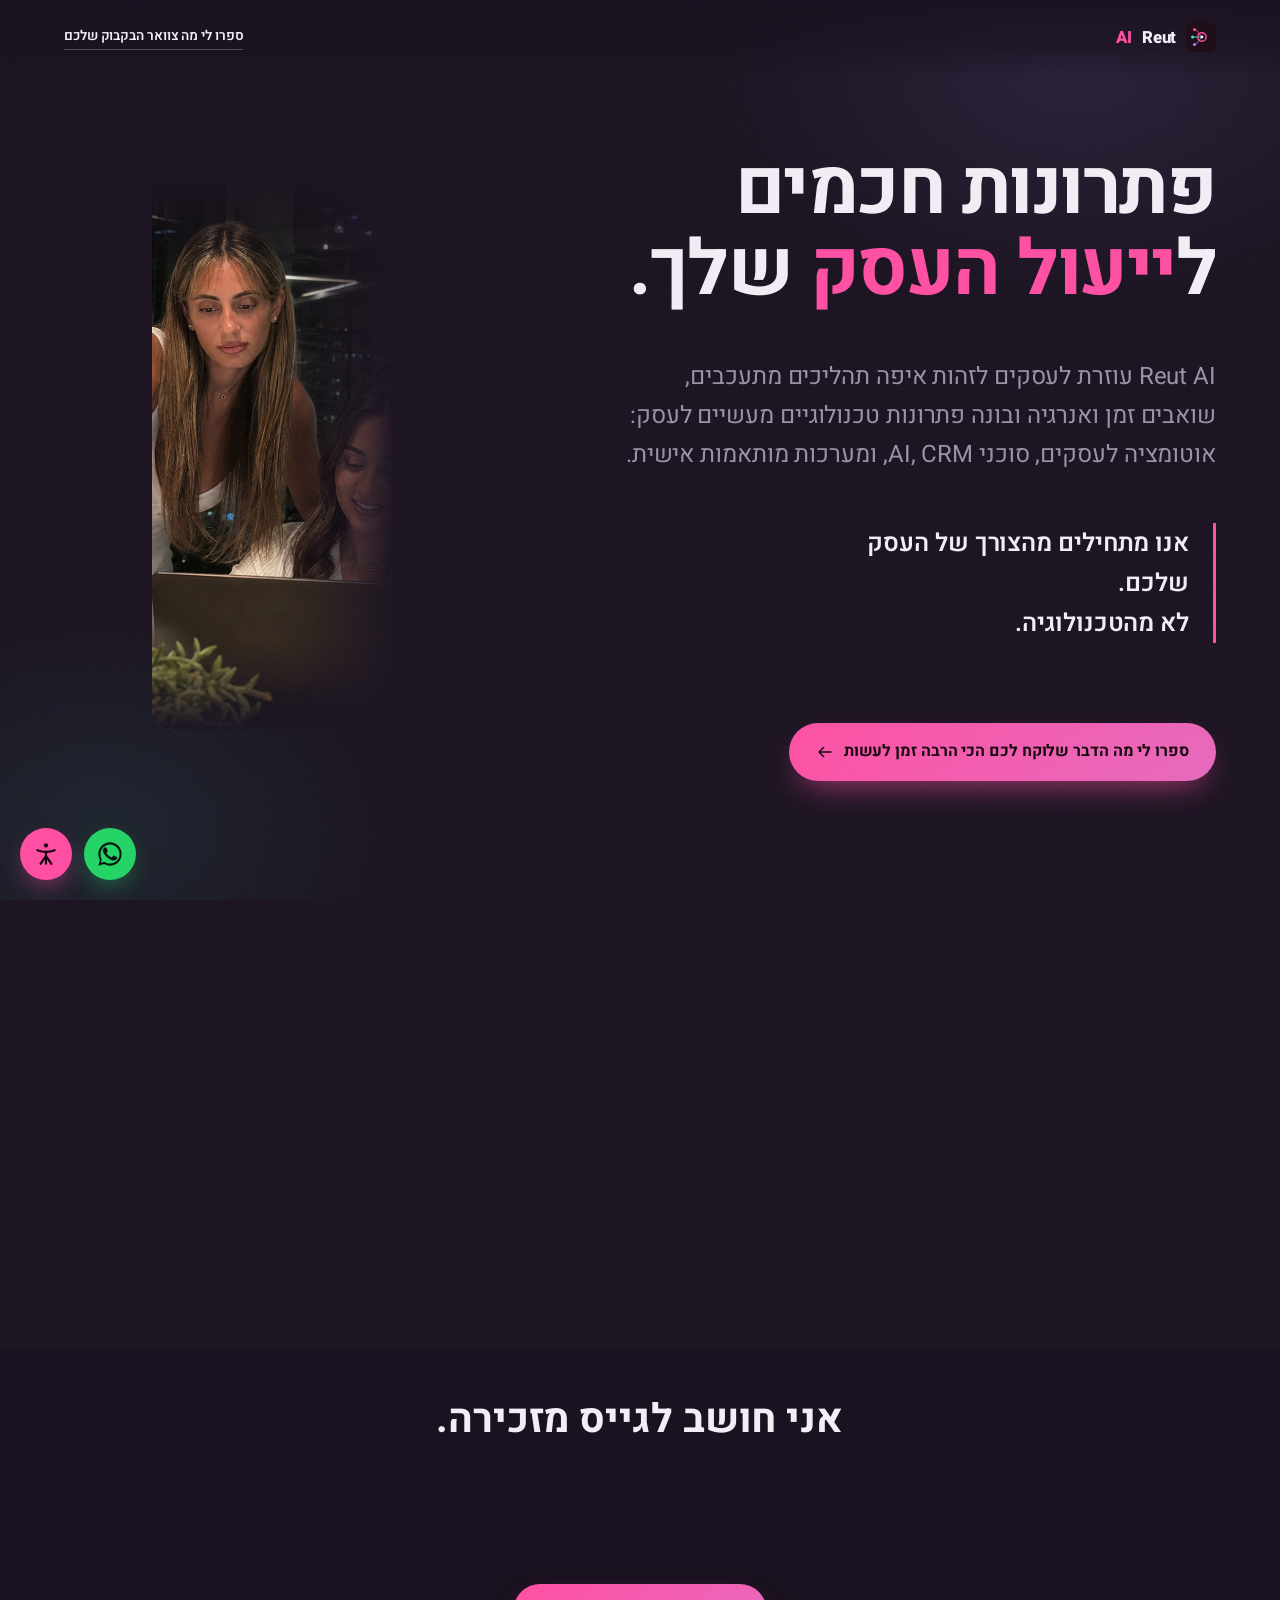
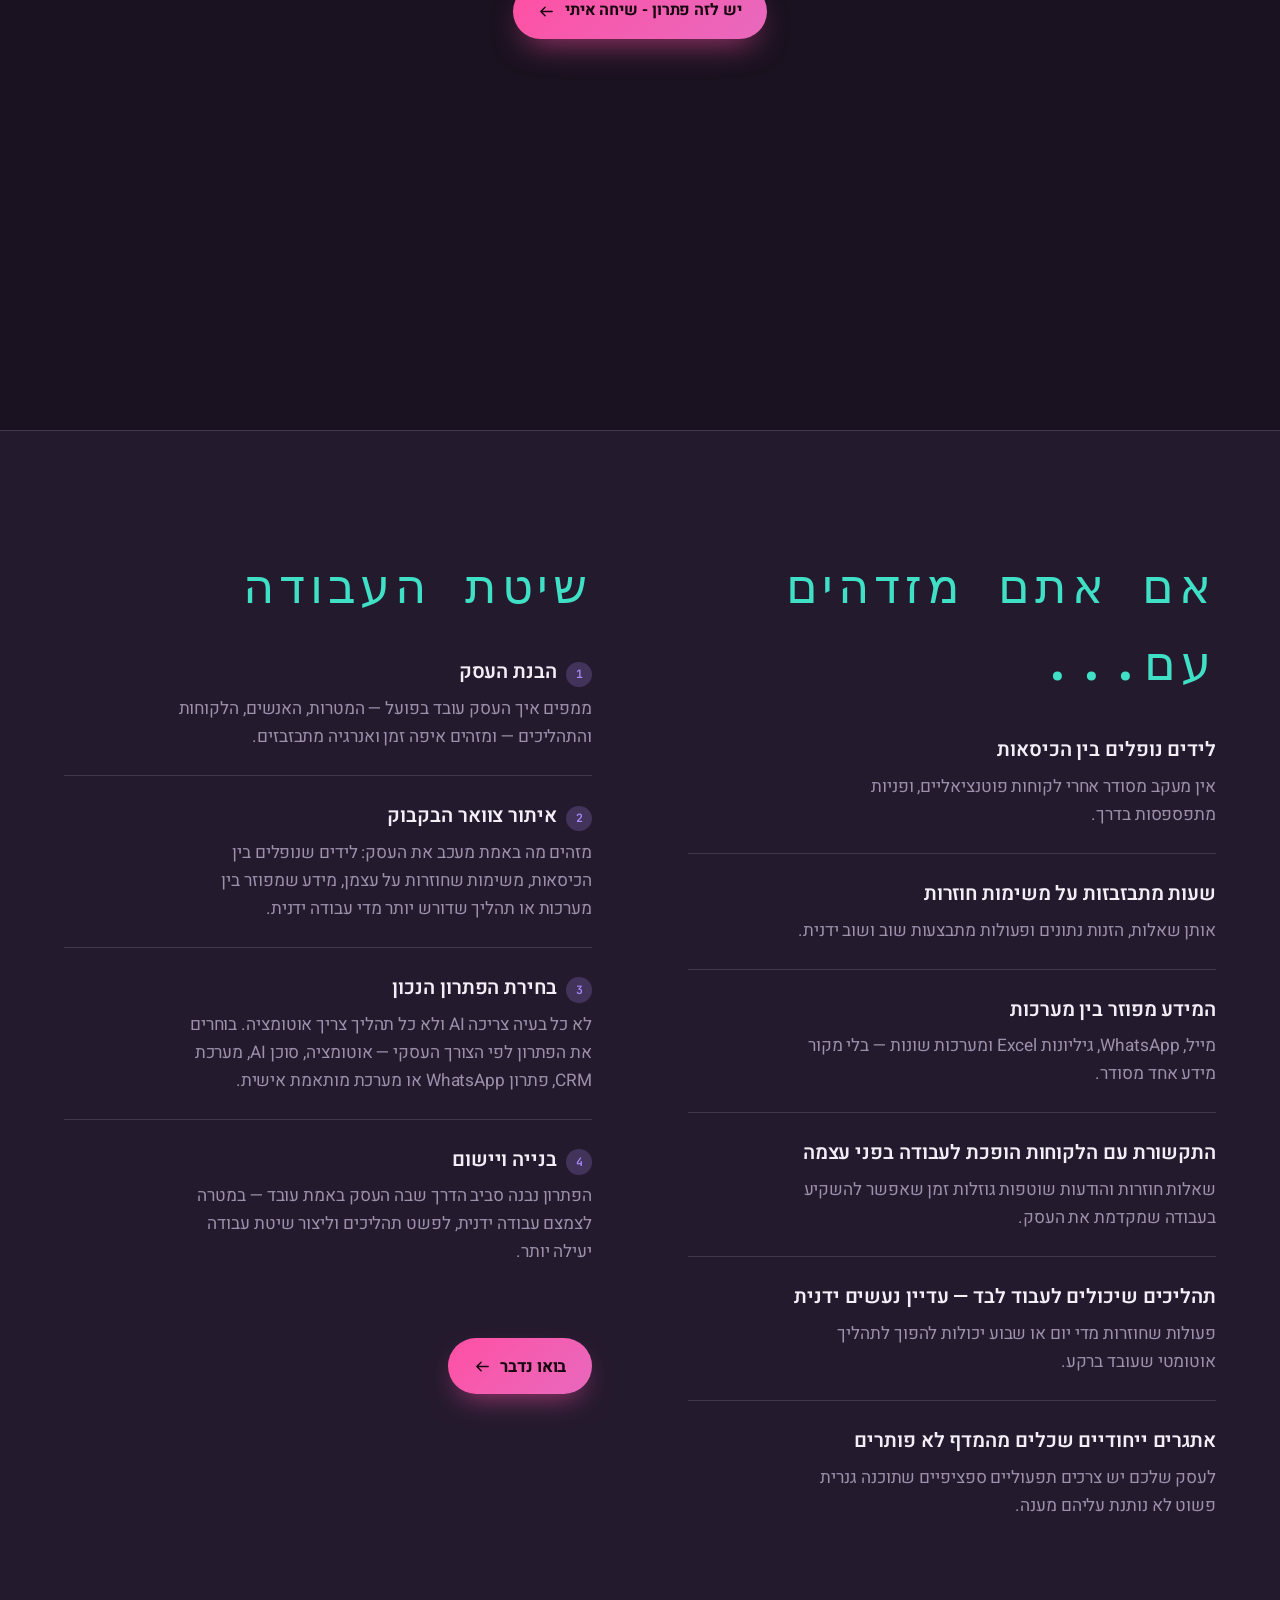
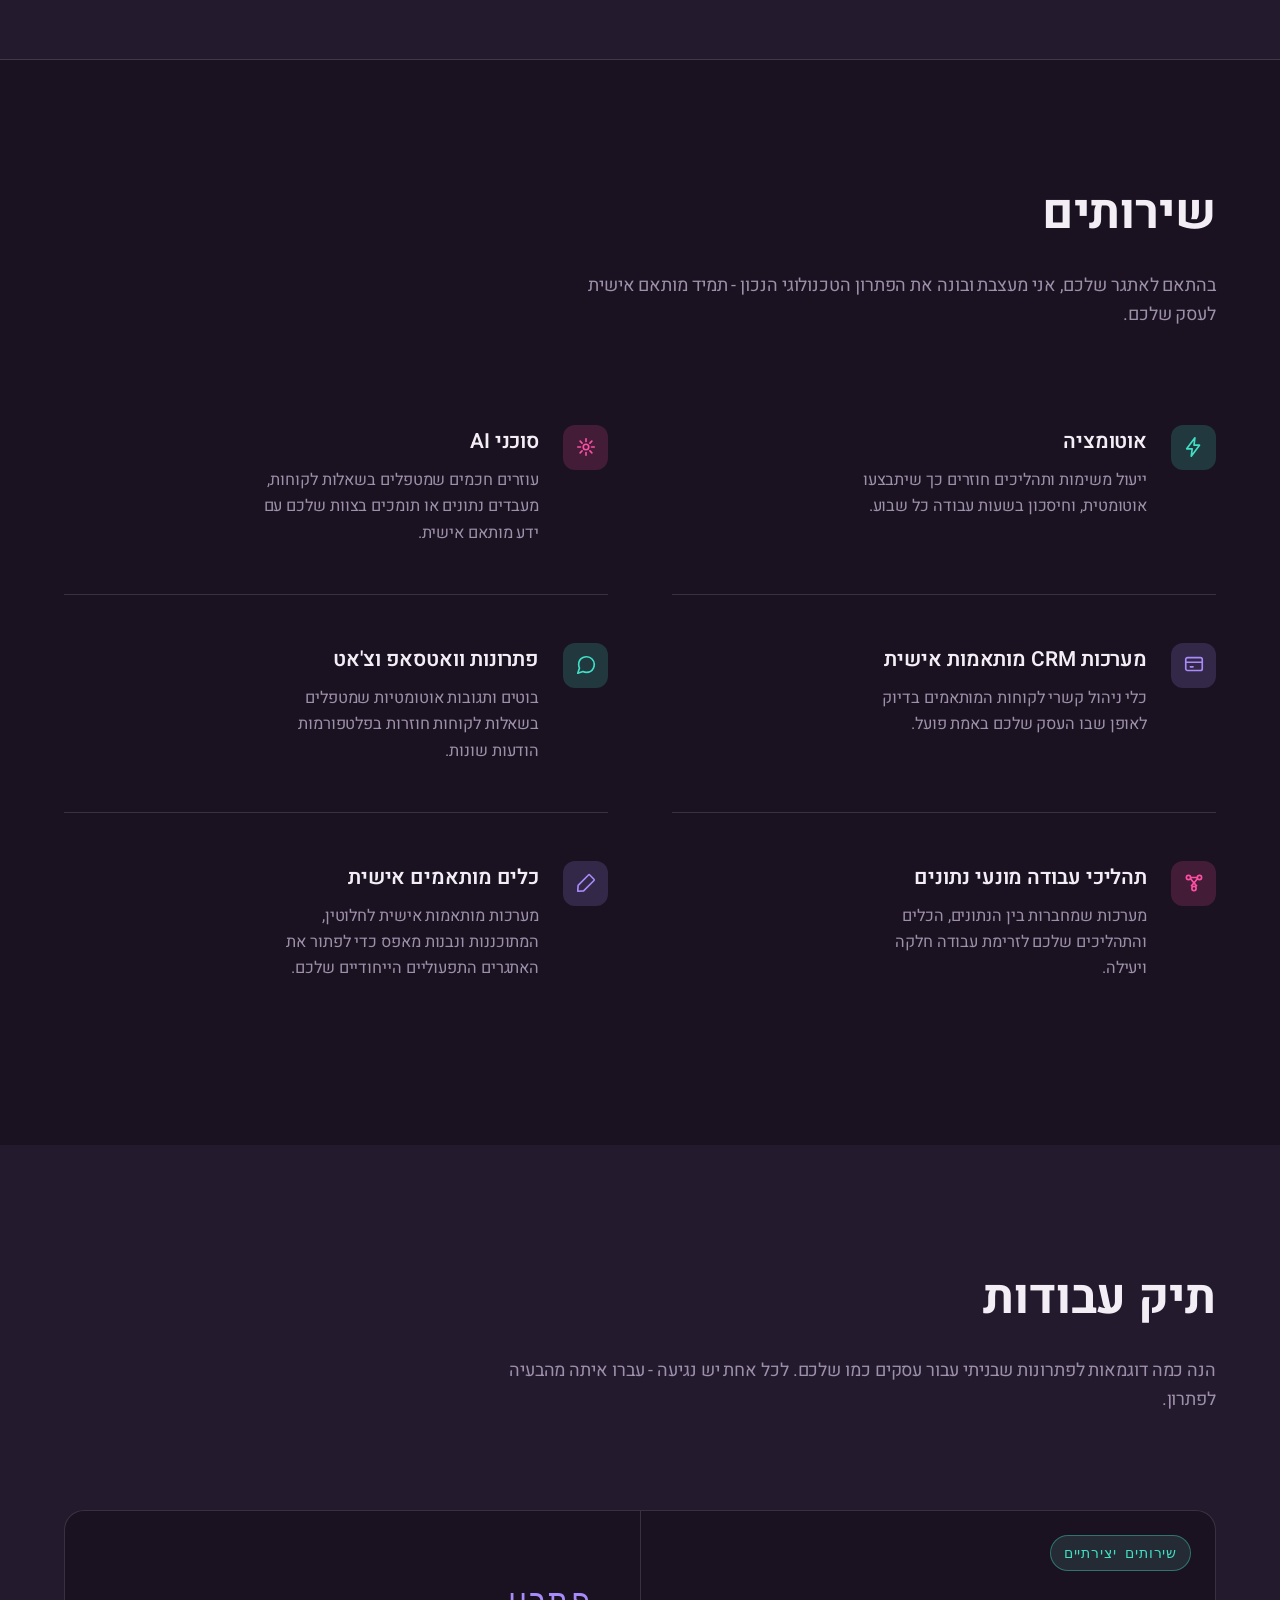
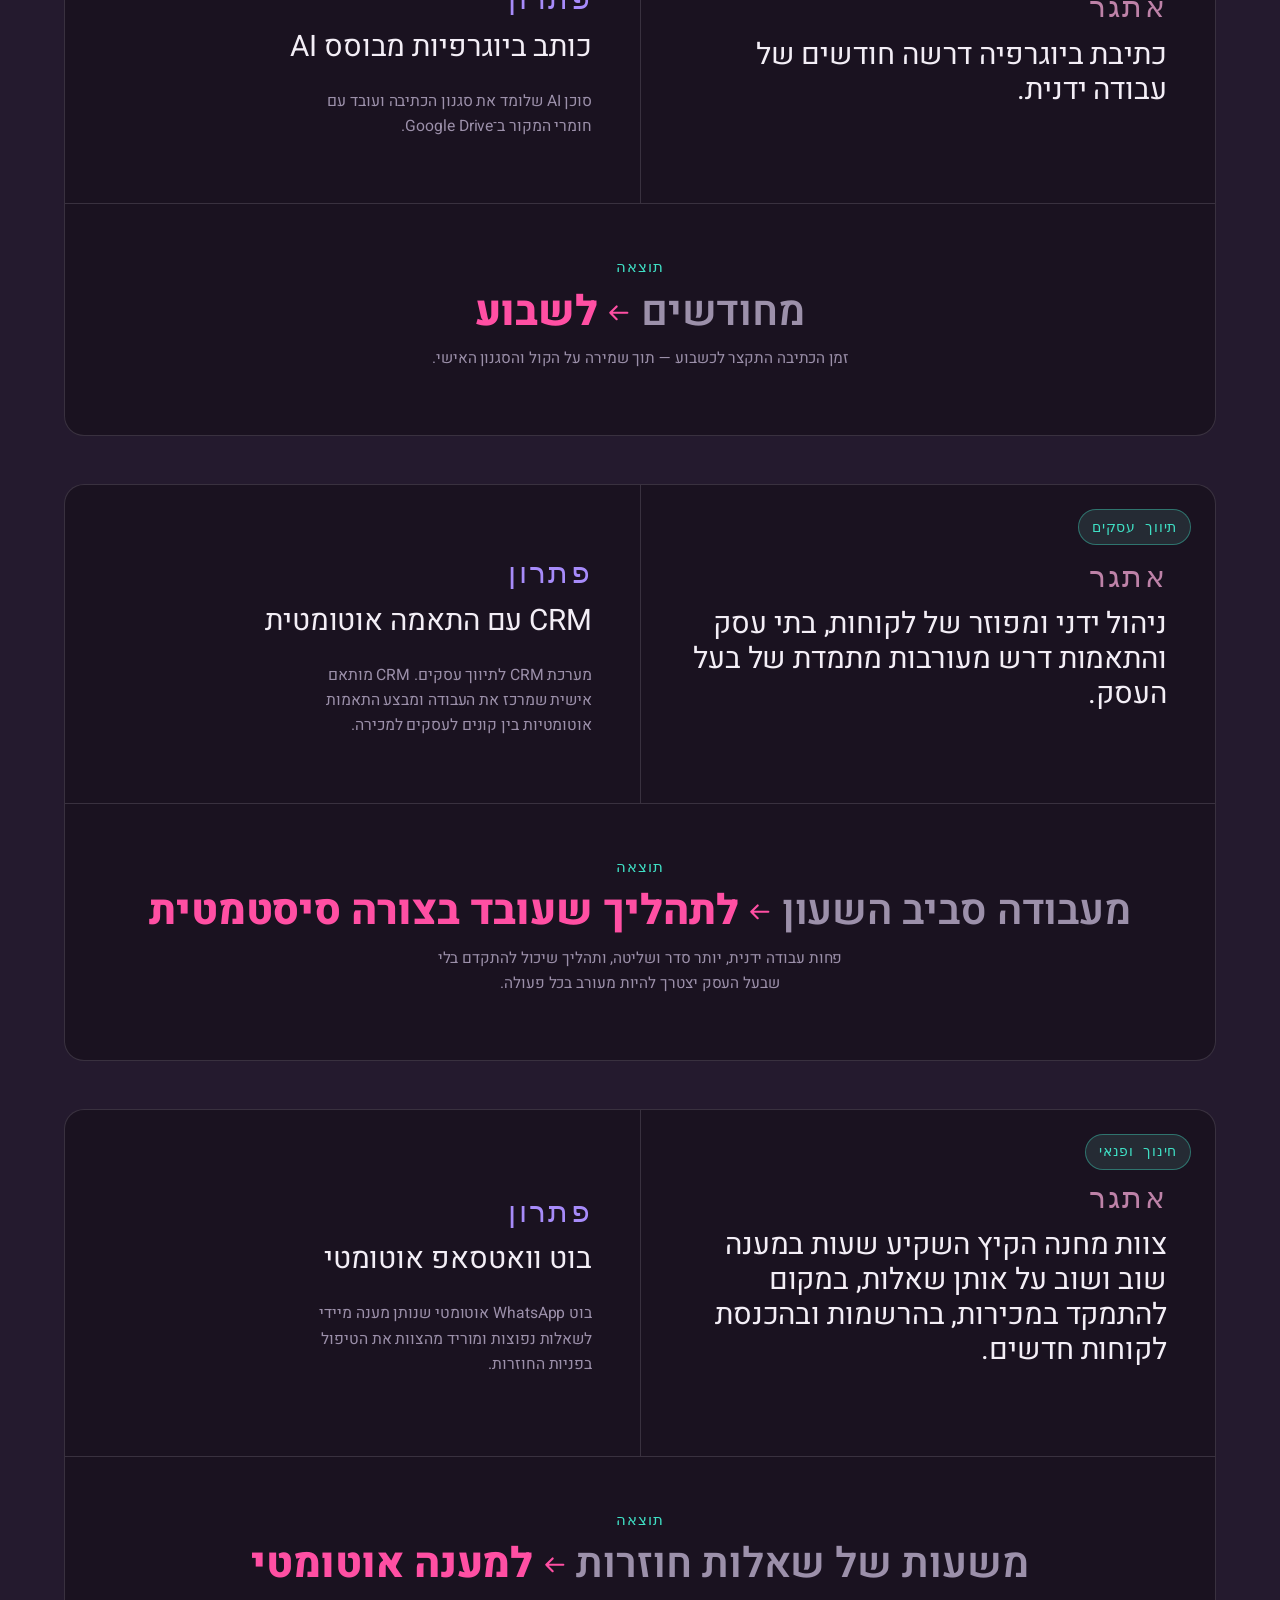
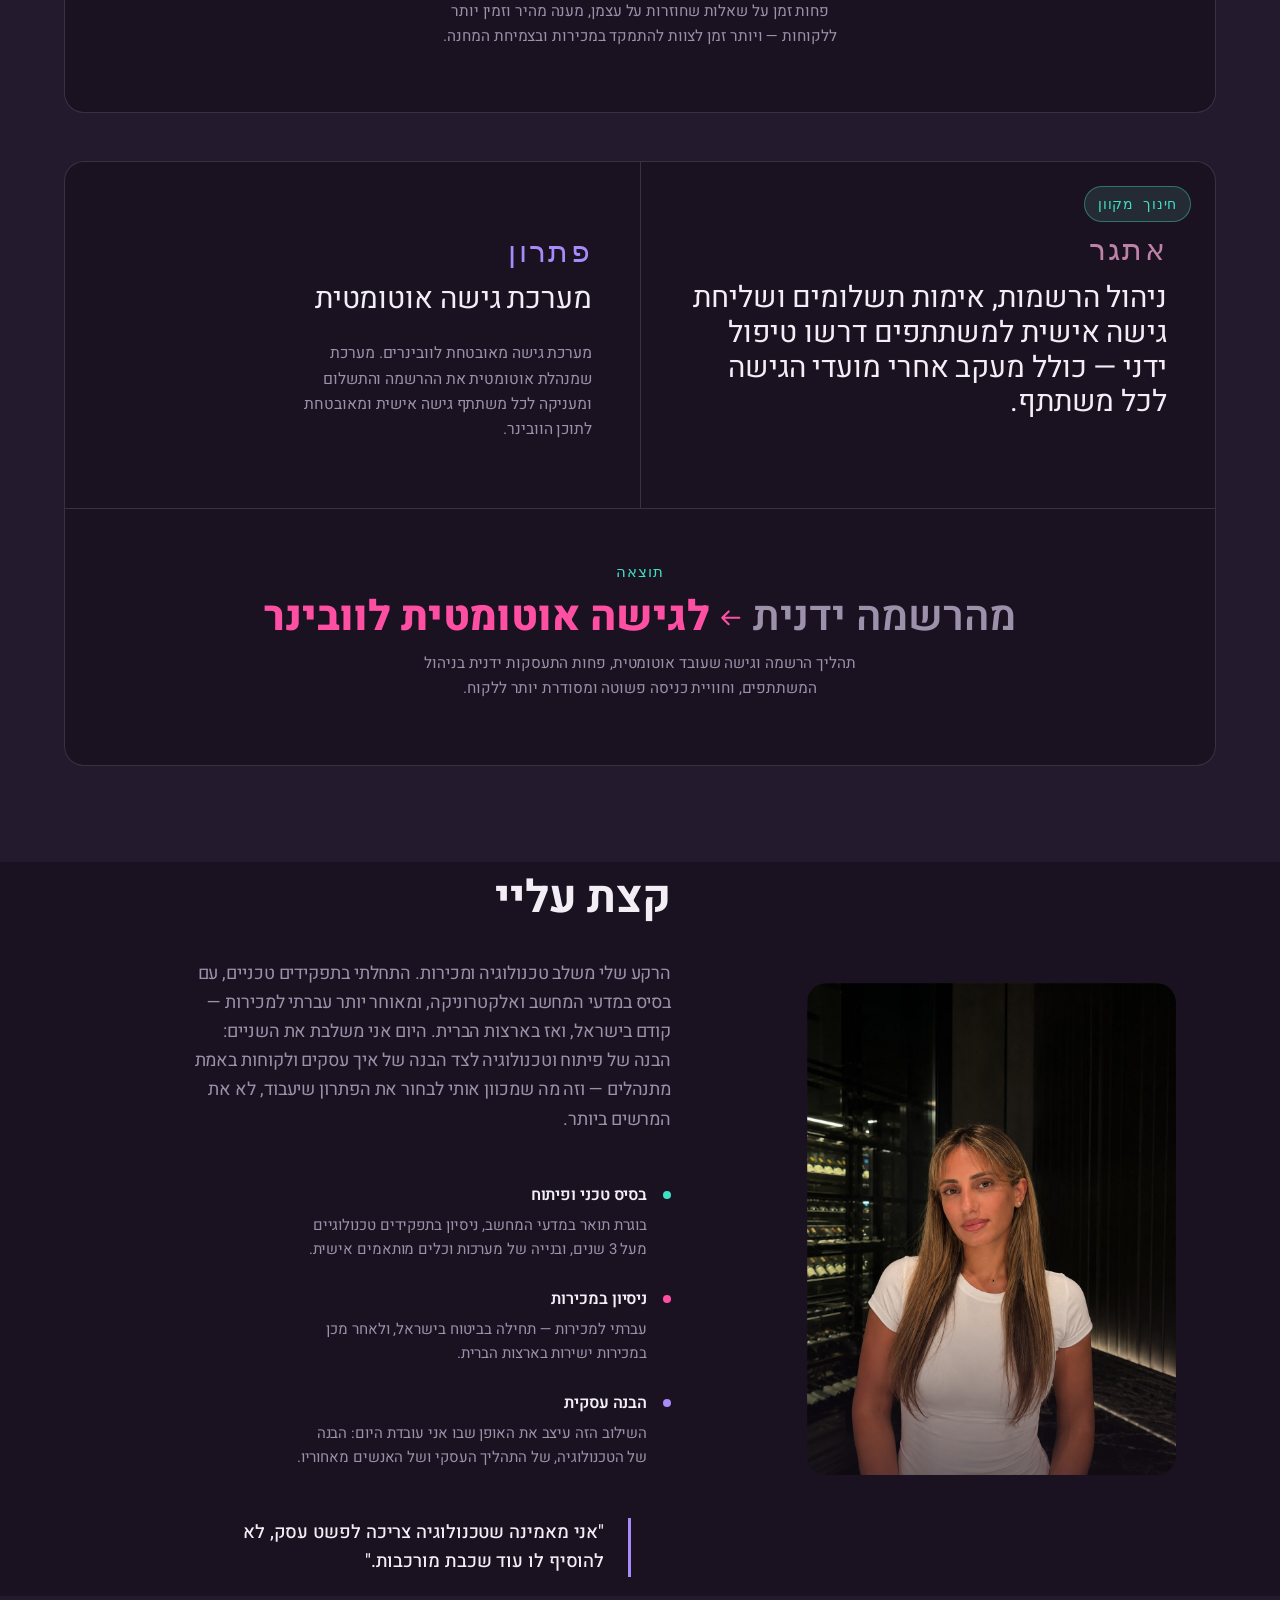
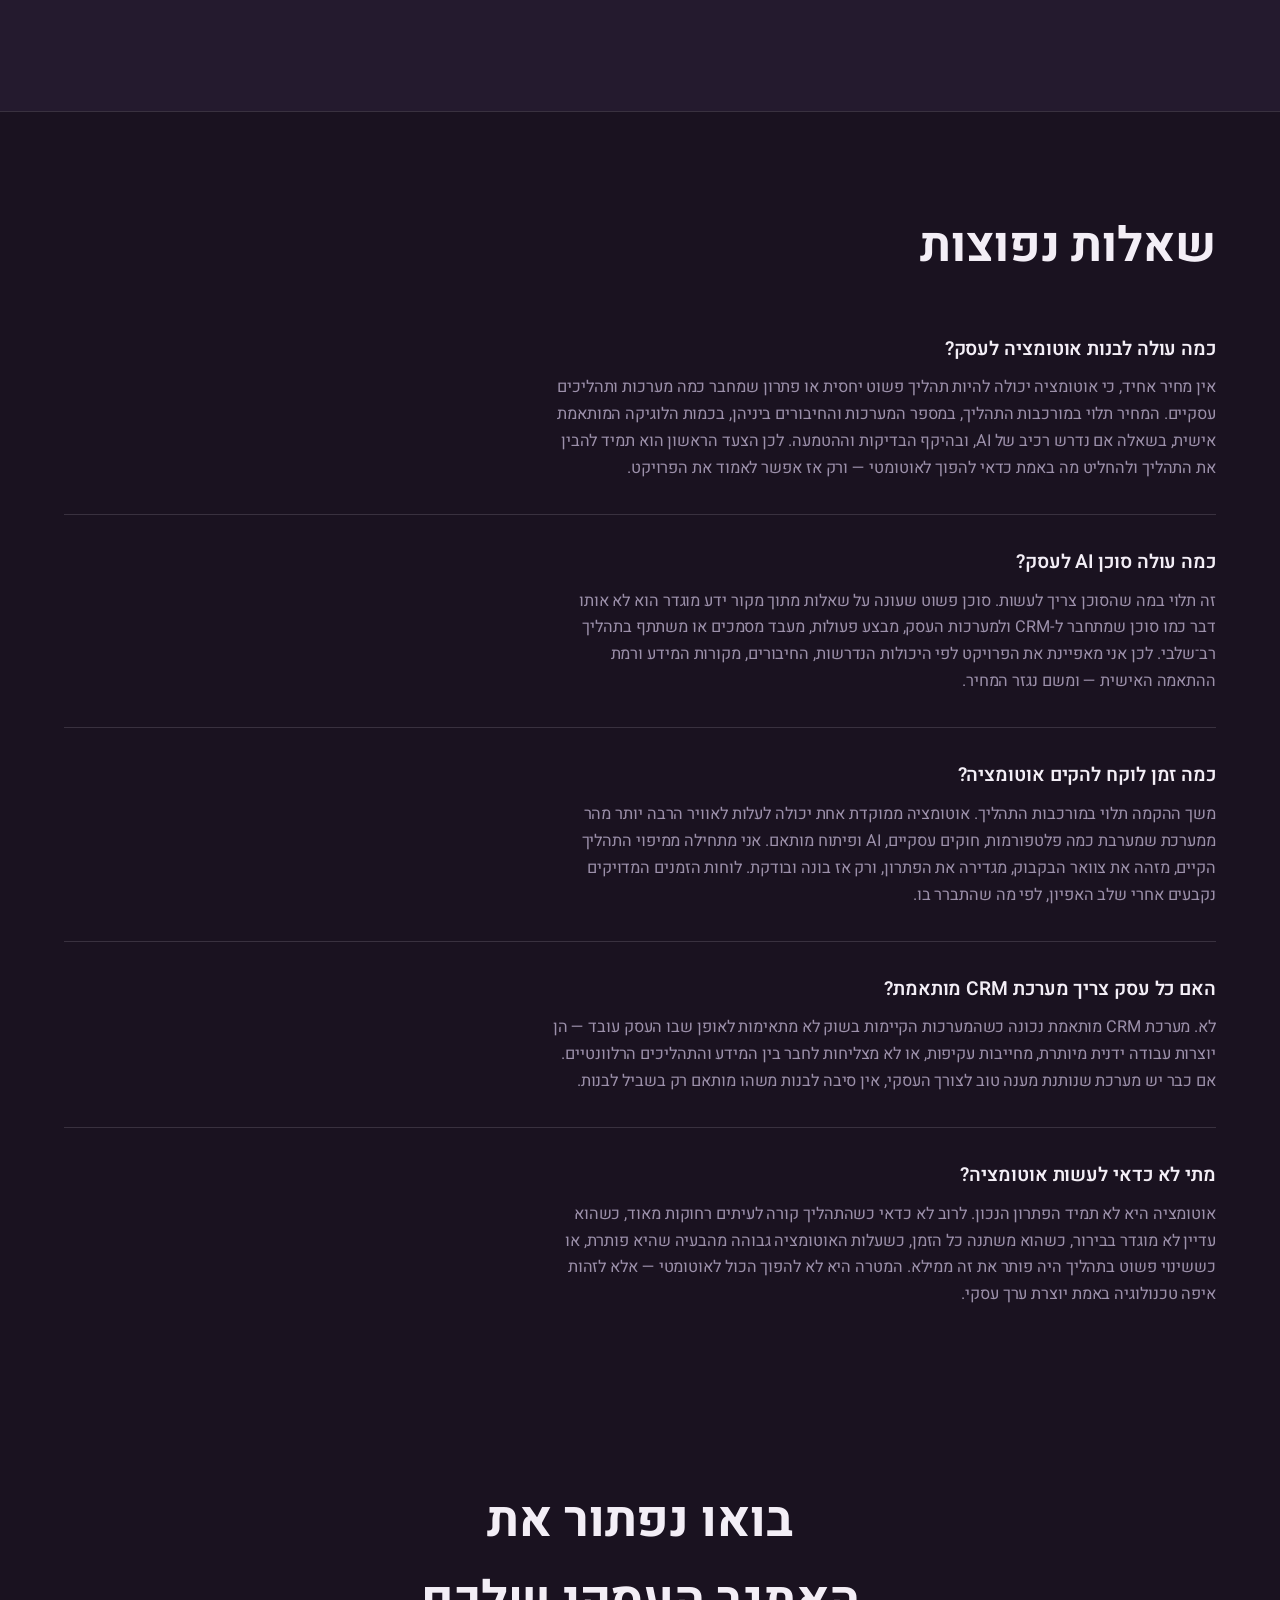
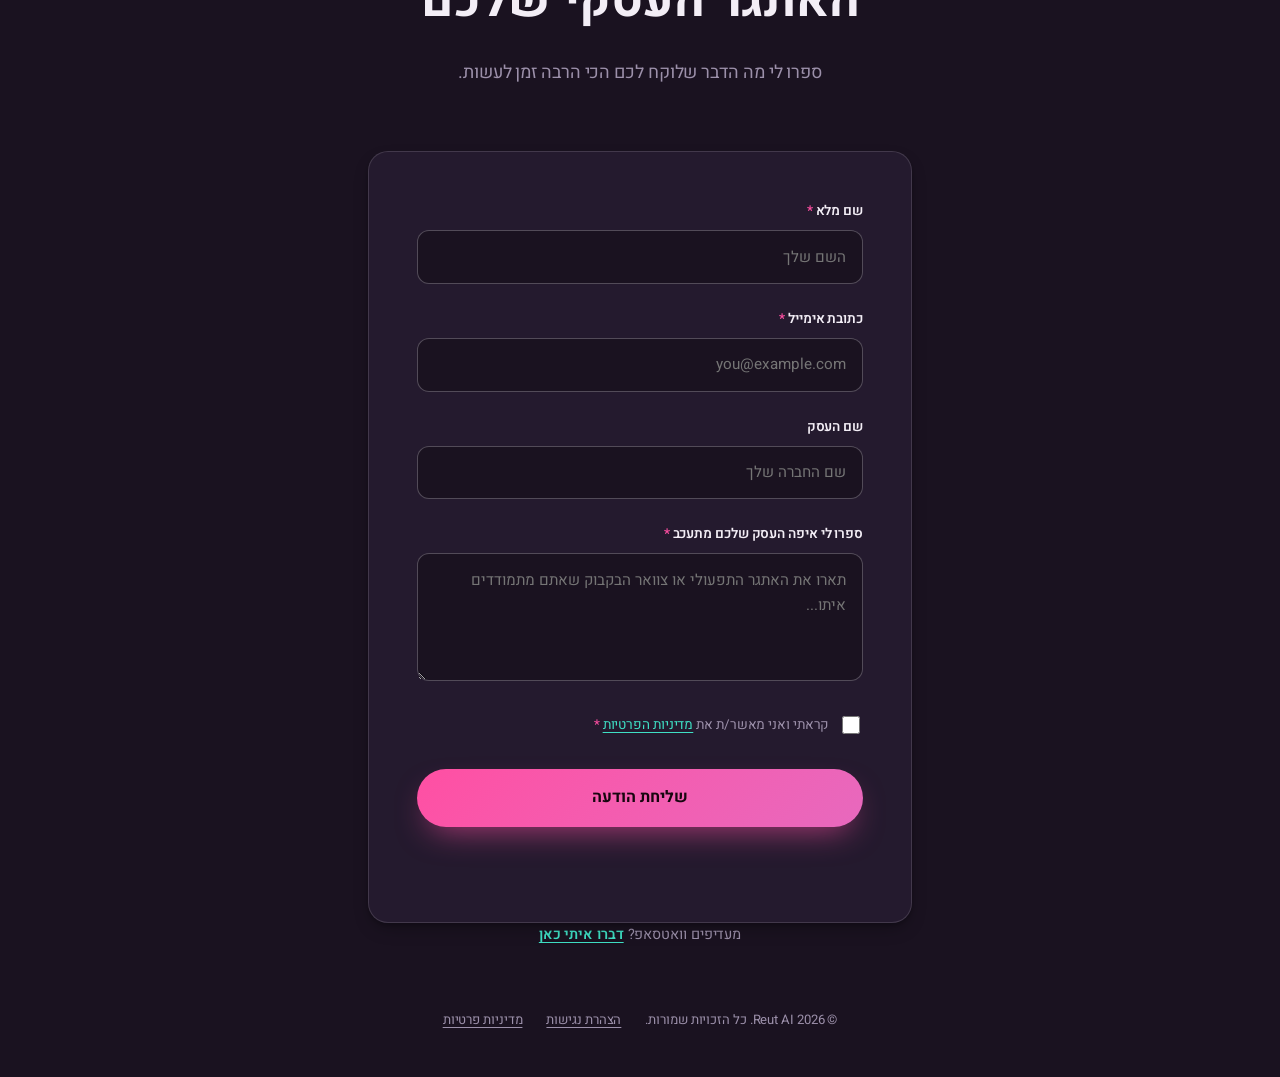
==== index.html @ 4bd415fb "Initial commit: Reut AI website with SEO + case-study redesign - Homepage semantic SEO structure: ti" ====
<!doctype html>
<html lang="he" dir="rtl">
<head>
<meta charset="utf-8">
<meta name="viewport" content="width=device-width, initial-scale=1, viewport-fit=cover">
<title>אוטומציה ו-AI לעסקים | Reut AI</title>
<meta name="description" content="אוטומציה, סוכני AI ומערכות CRM מותאמות לעסקים. איתור תהליכים שמעכבים את העסק ובונה פתרונות שחוסכים זמן ועבודה ידנית.">
<link rel="canonical" href="https://reutaisolutions.com/">
<meta name="robots" content="index, follow, max-image-preview:large, max-snippet:-1, max-video-preview:-1">
<meta name="author" content="רעות מאור">
<meta name="theme-color" content="#1A1220">

<!-- Open Graph (WhatsApp / LinkedIn / Facebook) -->
<meta property="og:type" content="website">
<meta property="og:site_name" content="Reut AI">
<meta property="og:locale" content="he_IL">
<meta property="og:title" content="אוטומציה ו-AI לעסקים | Reut AI">
<meta property="og:description" content="אוטומציה, סוכני AI ומערכות CRM מותאמות לעסקים. איתור תהליכים שמעכבים את העסק ובונה פתרונות שחוסכים זמן ועבודה ידנית.">
<meta property="og:url" content="https://reutaisolutions.com/">
<meta property="og:image" content="https://reutaisolutions.com/assets/hero-team.jpg">
<meta property="og:image:width" content="1448">
<meta property="og:image:height" content="1086">
<meta property="og:image:alt" content="רעות מאור, Reut AI — אוטומציה, סוכני AI ומערכות CRM מותאמות לעסקים">

<!-- Twitter / X -->
<meta name="twitter:card" content="summary_large_image">
<meta name="twitter:title" content="אוטומציה ו-AI לעסקים | Reut AI">
<meta name="twitter:description" content="אוטומציה, סוכני AI ומערכות CRM מותאמות לעסקים. איתור תהליכים שמעכבים את העסק ובונה פתרונות שחוסכים זמן ועבודה ידנית.">
<meta name="twitter:image" content="https://reutaisolutions.com/assets/hero-team.jpg">

<link rel="icon" href="data:image/svg+xml,<svg xmlns='http://www.w3.org/2000/svg' viewBox='0 0 32 32'><rect width='32' height='32' rx='8' fill='%23140A12'/><circle cx='16' cy='16' r='4' fill='%23FF4FA3'/></svg>">
<link rel="preconnect" href="https://fonts.googleapis.com">
<link rel="preconnect" href="https://fonts.gstatic.com" crossorigin>
<link href="https://fonts.googleapis.com/css2?family=Heebo:wght@300;400;500;600;700;800&family=JetBrains+Mono:wght@400;500&display=swap" rel="stylesheet">
<link rel="stylesheet" href="scrollcraft.css">
<style>
/* =====================================================================
   REUT AI — token layer. Six colours, one font family (Heebo carries both
   display and text; JetBrains Mono for the folio numerals/labels).
   ===================================================================== */
:root {
  --sc-canvas:      #1A1220;
  --sc-surface:     #241A2E;
  --sc-ink:         #F3EEF6;
  --sc-ink-soft:    #9C90AA;
  --sc-accent:      #FF4FA3;   /* pink — primary accent */
  --sc-accent-ink:  #17060F;

  --sc-font-display: "Heebo", system-ui, sans-serif;
  --sc-font-text:    "Heebo", system-ui, sans-serif;
  --sc-font-mono:    "JetBrains Mono", ui-monospace, monospace;

  /* brand trio beyond the single kit accent */
  --brand-pink:      #FF4FA3;
  --brand-turquoise: #3FE0C5;
  --brand-purple:    #A78BFA;

  --sc-hairline:        color-mix(in oklab, var(--sc-ink) 14%, transparent);
  --sc-hairline-strong: color-mix(in oklab, var(--sc-ink) 26%, transparent);
}

::selection { background: var(--brand-pink); color: #17060F; }

/* RTL correction: the kit's --lead/--trail anchors and corner scrims are
   authored physical-left/physical-right for LTR reading. Mirrored here so
   "lead" (where a Hebrew reader's eye starts) is the physical right. */
html[dir="rtl"] .sc-copy--lead  { left: auto; right: var(--sc-gutter); text-align: right; }
html[dir="rtl"] .sc-copy--trail { right: auto; left: var(--sc-gutter); text-align: left; }
html[dir="rtl"] .sc-scrim--lead {
  background: linear-gradient(to top left,
    color-mix(in oklab, var(--sc-canvas) 94%, transparent) 0%,
    color-mix(in oklab, var(--sc-canvas) 72%, transparent) 30%,
    color-mix(in oklab, var(--sc-canvas) 30%, transparent) 52%,
    transparent 72%);
}
html[dir="rtl"] .sc-scrim--trail {
  background: linear-gradient(to top right,
    color-mix(in oklab, var(--sc-canvas) 94%, transparent) 0%,
    color-mix(in oklab, var(--sc-canvas) 72%, transparent) 30%,
    color-mix(in oklab, var(--sc-canvas) 30%, transparent) 52%,
    transparent 72%);
}

body { overflow-x: clip; }

/* ---------------------------------------------------------------------
   Folio nav — chaptered-editorial chrome: wordmark, running chapter
   name, one contextual text-CTA. Not a boxed bar.
   --------------------------------------------------------------------- */
.folio {
  position: fixed; inset-inline: 0; top: 0; z-index: var(--sc-z-chrome);
  display: flex; align-items: center; justify-content: space-between;
  padding: clamp(0.9rem, 2vw, 1.4rem) var(--sc-gutter);
  pointer-events: none;
}
.folio::before {
  content: ""; position: absolute; inset: 0; z-index: -1;
  background: linear-gradient(to bottom,
    color-mix(in oklab, var(--sc-canvas) 88%, transparent) 0%,
    color-mix(in oklab, var(--sc-canvas) 60%, transparent) 60%,
    transparent 100%);
  backdrop-filter: blur(6px);
  -webkit-backdrop-filter: blur(6px);
}
.folio > * { pointer-events: auto; }
.folio__mark {
  display: flex; align-items: center; gap: 0.6rem;
  font-family: var(--sc-font-display); font-weight: 800; font-size: 1.05rem;
  color: var(--sc-ink); text-decoration: none;
}
.folio__mark svg { width: 30px; height: 30px; flex-shrink: 0; }
.folio__mark b { color: var(--brand-pink); font-weight: 800; }
.folio__cta {
  font-family: var(--sc-font-text); font-size: 0.85rem; font-weight: 600;
  color: var(--sc-ink); text-decoration: none;
  border-bottom: 1px solid var(--sc-hairline-strong);
  padding-bottom: 2px; white-space: nowrap;
  transition: border-color var(--sc-d-fast) var(--sc-ease-out), color var(--sc-d-fast) var(--sc-ease-out);
}
.folio__cta:hover { color: var(--brand-pink); border-color: var(--brand-pink); }

/* ---------------------------------------------------------------------
   Chapter 1 — title page. Calm. No media above the fold.
   --------------------------------------------------------------------- */
.ch-title {
  min-height: 100svh;
  display: flex; flex-direction: column; justify-content: center;
  padding: clamp(6rem, 14vh, 9rem) var(--sc-gutter) var(--sc-9);
  position: relative;
}
.ch-title__inner { max-width: var(--sc-maxw); margin-inline: auto; width: 100%; position: relative; z-index: 1; }
.ch-title__photo {
  position: absolute; left: clamp(2rem, 12vw, 7rem); top: 0; bottom: 0; margin-block: auto;
  width: clamp(11rem, 19vw, 18rem); height: min(62vh, 38rem);
  border-radius: var(--sc-r-lg); overflow: clip; z-index: 0; opacity: 0.92;
}
.ch-title__photo img { width: 100%; height: 100%; object-fit: cover; filter: saturate(0.92); }
.ch-title__photo::after {
  content: ""; position: absolute; inset: 0; pointer-events: none;
  background:
    linear-gradient(90deg, transparent 52%, var(--sc-canvas) 100%),
    linear-gradient(to bottom, var(--sc-canvas) 0%, transparent 16%, transparent 84%, var(--sc-canvas) 100%);
}
@media (max-width: 900px) { .ch-title__photo { display: none; } }
.ch-title h1 {
  font-family: var(--sc-font-display); font-weight: 700;
  font-size: clamp(2.3rem, 3.2rem + 2vw, 5.6rem);
  line-height: 1.05; letter-spacing: -0.02em; text-wrap: balance;
  margin: 0 0 var(--sc-7); max-width: 18ch;
}
.ch-title h1 em { font-style: normal; color: var(--brand-pink); }
.ch-title .lede { font-size: var(--sc-t-lg); color: var(--sc-ink-soft); max-width: 46ch; margin: 0 0 var(--sc-6); text-wrap: pretty; }
.ch-title .philosophy {
  font-size: clamp(1.15rem, 1rem + 0.9vw, 1.55rem);
  font-weight: 600; color: var(--sc-ink); max-width: 30ch;
  border-right: 3px solid var(--brand-pink); padding-right: var(--sc-5);
  margin: var(--sc-7) 0 var(--sc-8);
}
.ch-title__cta {
  display: inline-flex; align-items: center; gap: 0.6rem;
  font-weight: 700; font-size: 1rem; color: var(--sc-accent-ink);
  background: linear-gradient(135deg, var(--brand-pink), color-mix(in oklab, var(--brand-pink) 70%, var(--brand-purple)));
  padding: 1rem 1.7rem; border-radius: var(--sc-r-pill); text-decoration: none;
  box-shadow: 0 14px 32px -12px color-mix(in oklab, var(--brand-pink) 65%, transparent);
  transition: transform var(--sc-d-fast) var(--sc-ease-out), box-shadow var(--sc-d-fast) var(--sc-ease-out);
}
.ch-title__cta:hover { transform: translateY(-2px); box-shadow: 0 18px 40px -10px color-mix(in oklab, var(--brand-pink) 70%, transparent); }
.ch-title__cta svg { width: 18px; height: 18px; transform: scaleX(-1); }
.ch-title__mesh {
  position: absolute; inset: 0; z-index: -1; opacity: 0.55;
  background:
    radial-gradient(38rem 24rem at 84% 8%, color-mix(in oklab, var(--brand-purple) 20%, transparent), transparent 60%),
    radial-gradient(30rem 22rem at 8% 92%, color-mix(in oklab, var(--brand-turquoise) 16%, transparent), transparent 60%);
}

/* ---------------------------------------------------------------------
   Chapter 2 — the pain line. Real customer sentences, each one flying
   in from a random corner of the screen, scroll-scrubbed off --sc-p.
   Lands on the solution line with a sparkle burst + the CTA.
   --------------------------------------------------------------------- */
.ch-pains { background: var(--sc-canvas); }
.pains-stage {
  display: flex; flex-direction: column; align-items: center; justify-content: center;
  gap: clamp(1.5rem, 4svh, 2.5rem); padding-block: clamp(1rem, 4svh, 2rem);
  min-height: 100svh;
}
.pains-text {
  position: relative; width: 100%; min-height: clamp(10rem, 30svh, 16rem);
  display: flex; align-items: center; justify-content: center;
  padding-inline: var(--sc-gutter);
}
.pains-sentence {
  display: inline-block; text-align: center; max-width: 34ch;
  font-family: var(--sc-font-display); font-weight: 700;
  font-size: clamp(1.4rem, 1.05rem + 2vw, 2.5rem); line-height: 1.25; color: var(--sc-ink);
  opacity: 0; will-change: transform, opacity;
  transition: transform 0.55s cubic-bezier(.16,1,.3,1), opacity 0.5s ease;
}
.pains-sentence.is-final {
  max-width: 44ch; font-weight: 500; color: var(--sc-ink-soft);
  font-size: clamp(1.1rem, 0.95rem + 1vw, 1.6rem);
}
.pains-sparkle { position: absolute; inset: 0; pointer-events: none; }
.pains-sparkle span {
  position: absolute; width: 7px; height: 7px; border-radius: 50%; opacity: 0; transform: scale(0);
}
.pains-sparkle span:nth-child(1) { top: 22%; left: 12%; background: var(--brand-pink); box-shadow: 0 0 12px 2px var(--brand-pink); }
.pains-sparkle span:nth-child(2) { top: 72%; left: 20%; background: var(--brand-turquoise); box-shadow: 0 0 12px 2px var(--brand-turquoise); }
.pains-sparkle span:nth-child(3) { top: 14%; left: 82%; background: var(--brand-purple); box-shadow: 0 0 12px 2px var(--brand-purple); }
.pains-sparkle span:nth-child(4) { top: 78%; left: 76%; background: var(--brand-pink); box-shadow: 0 0 12px 2px var(--brand-pink); }
.pains-sparkle span:nth-child(5) { top: 48%; left: 4%; background: var(--brand-turquoise); box-shadow: 0 0 12px 2px var(--brand-turquoise); }
.pains-sparkle span:nth-child(6) { top: 46%; left: 94%; background: var(--brand-purple); box-shadow: 0 0 12px 2px var(--brand-purple); }
.pains-sparkle.burst span { animation: pains-sparkle-pop 900ms ease-out forwards; }
.pains-sparkle.burst span:nth-child(1) { animation-delay: 0ms; }
.pains-sparkle.burst span:nth-child(2) { animation-delay: 70ms; }
.pains-sparkle.burst span:nth-child(3) { animation-delay: 130ms; }
.pains-sparkle.burst span:nth-child(4) { animation-delay: 50ms; }
.pains-sparkle.burst span:nth-child(5) { animation-delay: 110ms; }
.pains-sparkle.burst span:nth-child(6) { animation-delay: 170ms; }
@keyframes pains-sparkle-pop {
  0% { opacity: 0; transform: scale(0); }
  35% { opacity: 1; transform: scale(1.5); }
  100% { opacity: 0; transform: scale(0.5); }
}
.pains-cta {
  display: inline-flex; align-items: center; gap: 0.6rem;
  font-weight: 700; font-size: 1rem; color: var(--sc-accent-ink);
  background: linear-gradient(135deg, var(--brand-pink), color-mix(in oklab, var(--brand-pink) 70%, var(--brand-purple)));
  padding: 0.9rem 1.6rem; border-radius: var(--sc-r-pill); text-decoration: none;
  box-shadow: 0 14px 32px -12px color-mix(in oklab, var(--brand-pink) 65%, transparent);
  transition: transform var(--sc-d-fast) var(--sc-ease-out), box-shadow var(--sc-d-fast) var(--sc-ease-out);
}
.pains-cta:hover { transform: translateY(-2px); box-shadow: 0 18px 40px -10px color-mix(in oklab, var(--brand-pink) 70%, transparent); }
.pains-cta svg { width: 17px; height: 17px; transform: scaleX(-1); }

/* the six patterns + four steps recap: real, always-legible text.
   this IS the "clarity" beat. */
.recap { background: var(--sc-surface); border-top: 1px solid var(--sc-hairline); border-bottom: 1px solid var(--sc-hairline); }
.recap__grid { display: grid; grid-template-columns: 1fr 1fr; gap: var(--sc-9); }
.recap h2 {
  font-family: var(--sc-font-mono); font-size: 0.92rem; letter-spacing: 0.1em;
  text-transform: uppercase; color: var(--brand-turquoise); margin: 0 0 var(--sc-6); font-weight: 500;
}
.recap h2.recap__lead { font-size: clamp(1.9rem, 1.5rem + 2vw, 3rem); font-weight: 700; }
.recap ol, .recap ul { list-style: none; margin: 0; padding: 0; }
.recap li { padding: var(--sc-5) 0; border-top: 1px solid var(--sc-hairline); }
.recap li:first-child { border-top: 0; padding-top: 0; }
.recap li h3 { font-family: var(--sc-font-display); font-size: 1.25rem; font-weight: 600; margin: 0 0 0.4rem; }
.recap li p { color: var(--sc-ink-soft); font-size: 1.08rem; margin: 0; max-width: 42ch; }
.recap .step-n {
  display: inline-flex; align-items: center; justify-content: center;
  width: 1.6rem; height: 1.6rem; border-radius: 50%; margin-left: 0.6rem;
  background: color-mix(in oklab, var(--brand-purple) 22%, transparent);
  color: var(--brand-purple); font-family: var(--sc-font-mono); font-size: 0.72rem; font-weight: 600;
}
.recap-cta {
  display: inline-flex; align-items: center; gap: 0.6rem; margin-top: var(--sc-7);
  font-weight: 700; font-size: 1.05rem; color: var(--sc-accent-ink);
  background: linear-gradient(135deg, var(--brand-pink), color-mix(in oklab, var(--brand-pink) 70%, var(--brand-purple)));
  padding: 0.9rem 1.6rem; border-radius: var(--sc-r-pill); text-decoration: none;
  box-shadow: 0 12px 28px -10px color-mix(in oklab, var(--brand-pink) 60%, transparent);
  transition: transform var(--sc-d-fast) var(--sc-ease-out), box-shadow var(--sc-d-fast) var(--sc-ease-out);
}
.recap-cta:hover { transform: translateY(-2px); box-shadow: 0 16px 34px -8px color-mix(in oklab, var(--brand-pink) 65%, transparent); }
.recap-cta svg { width: 17px; height: 17px; transform: scaleX(-1); }
@media (max-width: 860px) { .recap__grid { grid-template-columns: 1fr; gap: var(--sc-8); } }

/* ---------------------------------------------------------------------
   Chapter 3 — solutions, pan rail
   --------------------------------------------------------------------- */
.ch-solutions { background: var(--sc-canvas); }
.services-head { max-width: 40rem; margin-bottom: var(--sc-9); }
.services-head h2 { font-family: var(--sc-font-display); font-weight: 700; font-size: clamp(1.9rem, 1.5rem + 2vw, 3rem); margin: 0 0 var(--sc-4); }
.services-head p { color: var(--sc-ink-soft); }
.services-grid { display: grid; grid-template-columns: 1fr 1fr; column-gap: var(--sc-8); }
.service-item {
  display: flex; gap: var(--sc-5);
  padding: var(--sc-7) 0; border-top: 1px solid var(--sc-hairline);
}
.services-grid .service-item:nth-child(1),
.services-grid .service-item:nth-child(2) { border-top: 0; padding-top: 0; }
.service-item__mark { width: 2.8rem; height: 2.8rem; flex-shrink: 0; border-radius: var(--sc-r-md); display: flex; align-items: center; justify-content: center; }
.service-item__mark svg { width: 22px; height: 22px; }
.service-item h3 { font-family: var(--sc-font-display); font-size: 1.3rem; font-weight: 600; margin: 0 0 0.5rem; }
.service-item p { color: var(--sc-ink-soft); font-size: 1.02rem; margin: 0; max-width: 32ch; }
@media (max-width: 760px) {
  .services-grid { grid-template-columns: 1fr; }
  .services-grid .service-item:nth-child(2) { border-top: 1px solid var(--sc-hairline); padding-top: var(--sc-7); }
}

/* FAQ */
.ch-faq { background: var(--sc-canvas); padding-block: var(--sc-9); border-top: 1px solid var(--sc-hairline); }
.faq > h2 { font-family: var(--sc-font-display); font-weight: 700; font-size: clamp(1.9rem, 1.5rem + 2vw, 3rem); margin: 0 0 var(--sc-7); }
.faq-item { padding: var(--sc-6) 0; border-top: 1px solid var(--sc-hairline); }
.faq-item:first-of-type { border-top: 0; padding-top: 0; }
.faq-item h3 { font-family: var(--sc-font-display); font-size: 1.2rem; font-weight: 600; color: var(--sc-ink); margin: 0 0 0.6rem; }
.faq-item p { margin: 0; color: var(--sc-ink-soft); font-size: 1.02rem; line-height: 1.65; max-width: 74ch; }

/* ---------------------------------------------------------------------
   Chapter 4 — proof, reveal wipes
   --------------------------------------------------------------------- */
.ch-proof { background: var(--sc-surface); }
.proof-head { max-width: 46rem; margin-bottom: var(--sc-9); }
.proof-head h2 { font-family: var(--sc-font-display); font-weight: 700; font-size: clamp(1.9rem, 1.5rem + 2vw, 3rem); margin: 0 0 var(--sc-4); }
.proof-head p { color: var(--sc-ink-soft); }
.proof-list { display: flex; flex-direction: column; gap: var(--sc-7); }
.proof-case {
  position: relative; border-radius: var(--sc-r-lg); overflow: clip;
  border: 1px solid var(--sc-hairline); background: var(--sc-canvas);
}
/* The problem/solution row keeps the original two-panel layout and wipe
   reveal; the impact band below is a separate, unwiped row so the result
   metric is visible immediately — the strongest thing on the card. */
.proof-case__row { position: relative; display: grid; grid-template-columns: 1fr 1fr; min-height: 15rem; }
.proof-case__tag {
  position: absolute; top: var(--sc-5); right: var(--sc-5); z-index: 3;
  font-family: var(--sc-font-mono); font-size: 0.88rem; letter-spacing: 0.06em;
  text-transform: uppercase; color: var(--brand-turquoise);
  background: color-mix(in oklab, var(--brand-turquoise) 14%, var(--sc-canvas));
  border: 1px solid color-mix(in oklab, var(--brand-turquoise) 40%, transparent);
  padding: 0.35rem 0.8rem; border-radius: var(--sc-r-pill);
}
.proof-case__panel { padding: var(--sc-8) var(--sc-7); display: flex; flex-direction: column; justify-content: center; }
.proof-case__panel h3 {
  font-family: var(--sc-font-display); font-weight: 400; line-height: 1.18;
  font-size: clamp(1.4rem, 1.15rem + 1vw, 1.85rem); margin: 0 0 var(--sc-5);
}
.proof-case__label { font-family: var(--sc-font-mono); font-size: 0.92rem; letter-spacing: 0.08em; text-transform: uppercase; margin: 0 0 0.4rem; }
.proof-case__panel .proof-case__label { font-size: clamp(1.4rem, 1.15rem + 1vw, 1.85rem); font-weight: 700; }
.proof-case__label--impact { color: var(--brand-turquoise); }
.proof-case__panel--problem { border-left: 1px solid var(--sc-hairline); }
.proof-case__panel--problem .proof-case__label { color: color-mix(in oklab, var(--sc-ink-soft) 70%, var(--brand-pink)); }
.proof-case__panel--solution .proof-case__label { color: var(--brand-purple); }
.proof-case__panel p { color: var(--sc-ink-soft); font-size: 0.98rem; margin: 0 0 0.6rem; max-width: 34ch; }
.proof-case__panel p:last-child { margin-bottom: 0; }
/* Impact band — the strongest visual element on the card: one big
   transformation statement, always visible (not wipe-gated). */
.proof-case__impact { position: relative; border-top: 1px solid var(--sc-hairline); padding: var(--sc-7) var(--sc-7) var(--sc-8); text-align: center; }
.proof-case__impact-metric {
  display: flex; flex-wrap: wrap; align-items: center; justify-content: center; gap: 0.55rem;
  font-family: var(--sc-font-display); font-weight: 800; line-height: 1.1;
  font-size: clamp(1.5rem, 1.05rem + 2.2vw, 2.6rem);
  margin: 0.5rem 0 0.7rem;
}
.proof-case__impact-metric .is-before { color: var(--sc-ink-soft); font-weight: 600; }
.proof-case__impact-metric .is-after { color: var(--brand-pink); }
.proof-case__impact-arrow { width: clamp(18px, 2vw, 26px); height: clamp(18px, 2vw, 26px); color: var(--brand-pink); transform: scaleX(-1); flex-shrink: 0; }
.proof-case__impact-note { margin: 0 auto; max-width: 48ch; color: var(--sc-ink-soft); font-size: 0.96rem; }
/* The wipe covers only the solution half (physical left — the second grid
   column in this RTL layout) so the visitor reads the problem plainly, then
   watches the solution get uncovered as the case scrolls into view. It is a
   pure covering panel, canvas-coloured, no content of its own: the real
   solution text underneath is what gets revealed, once, not duplicated. */
.proof-case__wipe {
  position: absolute; inset-block: 0; left: 0; width: 50%; z-index: 2;
  background: var(--sc-canvas);
  clip-path: inset(0 0 0 0);
  transition: clip-path 900ms var(--sc-ease-drawer);
  border-inline-start: 1px solid var(--sc-hairline);
}
.proof-case.is-solved .proof-case__wipe { clip-path: inset(0 100% 0 0); }
@media (max-width: 760px) {
  .proof-case__row { grid-template-columns: 1fr; min-height: 0; }
  .proof-case__wipe { display: none; }
  .proof-case__panel--problem { border-left: 0; }
  .proof-case__impact { padding: var(--sc-6) var(--sc-6) var(--sc-7); }
}

/* ---------------------------------------------------------------------
   Chapter 5 — about. calm, intimate.
   --------------------------------------------------------------------- */
.ch-about { background: var(--sc-canvas); }
.about-grid { display: grid; grid-template-columns: 0.85fr 1.15fr; gap: var(--sc-9); align-items: center; }
.about-photo-wrap { position: relative; border-radius: var(--sc-r-lg); overflow: clip; aspect-ratio: 3/4; }
.about-photo-wrap img { width: 100%; height: 100%; object-fit: cover; }
.about-photo-wrap::after {
  content: ""; position: absolute; inset: 0; pointer-events: none;
  background: linear-gradient(180deg, transparent 60%, color-mix(in oklab, var(--sc-canvas) 55%, transparent) 100%);
}
.about-copy h2 { font-family: var(--sc-font-display); font-weight: 700; font-size: clamp(1.9rem, 1.5rem + 2vw, 2.8rem); margin: 0 0 var(--sc-5); }
.about-copy > p.lede { color: var(--sc-ink-soft); margin: 0 0 var(--sc-7); max-width: 48ch; }
.about-points { display: flex; flex-direction: column; gap: var(--sc-5); margin-bottom: var(--sc-7); }
.about-point { display: flex; gap: var(--sc-4); }
.about-point .dot { width: 8px; height: 8px; border-radius: 50%; margin-top: 0.5em; flex-shrink: 0; }
.about-point h3 { font-family: var(--sc-font-display); font-size: 1.02rem; font-weight: 600; margin: 0 0 0.3rem; }
.about-point p { color: var(--sc-ink-soft); font-size: 0.94rem; margin: 0; max-width: 44ch; }
.about-quote {
  font-size: 1.15rem; font-style: normal; font-weight: 500; color: var(--sc-ink);
  border-right: 3px solid var(--brand-purple); padding-right: var(--sc-5); max-width: 40ch;
}
@media (max-width: 860px) { .about-grid { grid-template-columns: 1fr; } .about-photo-wrap { max-width: 22rem; margin-inline: auto; } }

/* ---------------------------------------------------------------------
   Chapter 6 — commitment / contact. resolves and holds.
   --------------------------------------------------------------------- */
.close {
  overflow-y: auto; overflow-x: hidden;
  display: flex; flex-direction: column; justify-content: center;
  padding-block: clamp(1.5rem, 5svh, 3rem);
}
.close__inner { width: 100%; max-width: 42rem; margin-inline: auto; padding-inline: var(--sc-gutter); text-align: center; flex: 0 0 auto; }
.close h2 { font-family: var(--sc-font-display); font-weight: 700; font-size: clamp(1.9rem, 1.5rem + 2.2vw, 3.1rem); margin: 0 0 var(--sc-4); text-wrap: balance; }
.close > .close__inner > p { color: var(--sc-ink-soft); margin: 0 0 var(--sc-8); }
.cform { text-align: right; background: var(--sc-surface); border: 1px solid var(--sc-hairline); border-radius: var(--sc-r-lg); padding: var(--sc-7); box-shadow: var(--sc-e2); }
.cform .f-group { margin-bottom: var(--sc-5); }
.cform label { display: block; font-size: 0.85rem; font-weight: 600; margin-bottom: 0.5rem; color: var(--sc-ink); }
.cform .req { color: var(--brand-pink); }
.cform input, .cform textarea {
  width: 100%; padding: 0.85rem 1rem; border-radius: var(--sc-r-md);
  border: 1px solid var(--sc-hairline-strong); background: var(--sc-canvas); color: var(--sc-ink);
  font-family: var(--sc-font-text); font-size: 0.95rem; transition: border-color 160ms;
}
.cform input:focus, .cform textarea:focus { outline: none; border-color: var(--brand-pink); }
.cform textarea { resize: vertical; min-height: 6.5rem; }
.cform .f-check { display: flex; align-items: flex-start; gap: 0.6rem; margin-bottom: var(--sc-6); }
.cform .f-check input { width: 18px; height: 18px; margin-top: 2px; flex-shrink: 0; accent-color: var(--brand-pink); }
.cform .f-check label { margin: 0; font-weight: 400; font-size: 0.85rem; color: var(--sc-ink-soft); }
.cform .f-check a { color: var(--brand-turquoise); text-decoration: underline; }
.cform button {
  width: 100%; padding: 1rem; border: 0; border-radius: var(--sc-r-pill); cursor: pointer;
  font-family: var(--sc-font-text); font-weight: 700; font-size: 1rem; color: var(--sc-accent-ink);
  background: linear-gradient(135deg, var(--brand-pink), color-mix(in oklab, var(--brand-pink) 70%, var(--brand-purple)));
  box-shadow: 0 14px 32px -12px color-mix(in oklab, var(--brand-pink) 65%, transparent);
  transition: transform var(--sc-d-fast) var(--sc-ease-out);
}
.cform button:hover { transform: translateY(-2px); }
.cform button:active { transform: scale(0.98); }
.cform .status { margin-top: var(--sc-4); text-align: center; font-size: 0.88rem; color: var(--brand-turquoise); min-height: 1.2em; }
.close__wa { margin: var(--sc-5) 0 0; text-align: center; font-size: 0.9rem; color: var(--sc-ink-soft); }
.close__wa a { color: var(--brand-turquoise); text-decoration: underline; text-underline-offset: 3px; font-weight: 600; }
.close__wa a:hover { color: var(--sc-ink); }
.close .foot {
  margin-top: var(--sc-8); display: flex; flex-wrap: wrap; align-items: center; justify-content: center;
  gap: var(--sc-5); font-size: 0.82rem; color: var(--sc-ink-soft);
}
.close .foot a { color: var(--sc-ink-soft); text-decoration: underline; text-underline-offset: 3px; }
.close .foot a:hover { color: var(--sc-ink); }

/* ---------------------------------------------------------------------
   Accessibility widget (site-wide, not part of the scroll device kit)
   --------------------------------------------------------------------- */
.a11y-fab {
  position: fixed; bottom: 20px; left: 20px; z-index: 300;
  width: 52px; height: 52px; border-radius: 50%; border: none; cursor: pointer;
  background: var(--brand-pink); color: #17060F;
  display: flex; align-items: center; justify-content: center;
  box-shadow: 0 10px 26px -8px color-mix(in oklab, var(--brand-pink) 60%, transparent);
}
.a11y-fab svg { width: 26px; height: 26px; }
.wa-fab {
  position: fixed; bottom: 20px; left: 84px; z-index: 300;
  width: 52px; height: 52px; border-radius: 50%;
  background: #25D366; color: #04160D;
  display: flex; align-items: center; justify-content: center;
  box-shadow: 0 10px 26px -8px rgba(37, 211, 102, 0.55);
  transition: transform var(--sc-d-fast) var(--sc-ease-out);
}
.wa-fab:hover { transform: translateY(-2px); }
.wa-fab svg { width: 28px; height: 28px; }
.a11y-panel {
  position: fixed; bottom: 82px; left: 20px; z-index: 300; width: 260px;
  background: var(--sc-surface); border: 1px solid var(--sc-hairline-strong);
  border-radius: var(--sc-r-lg); padding: 1.1rem; box-shadow: var(--sc-e3);
  display: none; flex-direction: column; gap: 0.8rem;
}
.a11y-panel.open { display: flex; }
.a11y-panel h2 { font-size: 0.95rem; font-weight: 700; margin: 0 0 0.2rem; }
.a11y-row { display: flex; align-items: center; justify-content: space-between; gap: 10px; }
.a11y-row span { font-size: 0.85rem; color: var(--sc-ink-soft); }
.a11y-row .grp { display: flex; gap: 6px; }
.a11y-panel button {
  font-family: var(--sc-font-text); font-size: 0.8rem; background: var(--sc-canvas);
  color: var(--sc-ink); border: 1px solid var(--sc-hairline-strong); border-radius: var(--sc-r-sm);
  padding: 6px 10px; cursor: pointer;
}
.a11y-panel button[aria-pressed="true"] { background: var(--brand-pink); border-color: var(--brand-pink); color: #17060F; }
.a11y-reset { text-align: center; margin-top: 0.2rem; }

html.a11y-reduce-motion * { animation-duration: 0.001ms !important; transition-duration: 0.001ms !important; }
html.a11y-high-contrast {
  --sc-canvas: #000; --sc-surface: #000; --sc-ink: #fff; --sc-ink-soft: #fff;
  --sc-hairline: #fff; --sc-hairline-strong: #fff;
  --brand-pink: #ff7fc0; --brand-turquoise: #7ff2df; --brand-purple: #c9b8ff;
}
html { font-size: calc(100% * var(--a11y-scale, 1)); }
</style>
</head>
<body>

<span data-sc-progress></span>
<div class="sc-grain" aria-hidden="true"></div>

<nav class="folio" aria-label="ניווט ראשי">
  <a href="#top" class="folio__mark">
    <svg viewBox="0 0 64 64" xmlns="http://www.w3.org/2000/svg" aria-hidden="true" focusable="false">
      <rect width="64" height="64" rx="16" fill="#1E0F19"/>
      <circle cx="18" cy="16" r="3.2" fill="#FF4FA3"/>
      <circle cx="14" cy="32" r="3.2" fill="#3FE0C5"/>
      <circle cx="18" cy="48" r="3.2" fill="#A78BFA"/>
      <path d="M18 16C26 16 26 26 34 32" fill="none" stroke="#FF4FA3" stroke-width="2" stroke-linecap="round"/>
      <path d="M14 32H34" fill="none" stroke="#3FE0C5" stroke-width="2" stroke-linecap="round"/>
      <path d="M18 48C26 48 26 38 34 32" fill="none" stroke="#A78BFA" stroke-width="2" stroke-linecap="round"/>
      <circle cx="34" cy="32" r="9" fill="none" stroke="#FF4FA3" stroke-width="3"/>
      <circle cx="34" cy="32" r="3" fill="#fff"/>
    </svg>
    Reut <b>AI</b>
  </a>
  <a href="#contact" class="folio__cta">ספרו לי מה צוואר הבקבוק שלכם</a>
</nav>

<main id="top">

<!-- ============================================================ CH.1 -->
<section class="ch-title sc-section" data-sc-act="flow" data-chapter="I" data-chapter-name="ההתחלה" id="hero" data-sc-drift="#1A1220">
  <div class="ch-title__mesh" aria-hidden="true"></div>
  <figure class="ch-title__photo" data-sc-in aria-hidden="true">
    <img src="assets/hero-team.jpg" alt="" loading="eager">
  </figure>
  <div class="ch-title__inner sc-stack" data-sc-in data-sc-stagger="90">
    <h1 data-sc-kinetic="lines">פתרונות חכמים ל<em>ייעול העסק</em> שלך.</h1>
    <p class="lede">Reut AI עוזרת לעסקים לזהות איפה תהליכים מתעכבים, שואבים זמן ואנרגיה ובונה פתרונות טכנולוגיים מעשיים לעסק: אוטומציה לעסקים, סוכני AI, CRM, ומערכות מותאמות אישית.</p>
    <p class="philosophy">אנו מתחילים מהצורך של העסק שלכם.<br>לא מהטכנולוגיה.</p>
    <a href="#contact" class="ch-title__cta">
      ספרו לי מה הדבר שלוקח לכם הכי הרבה זמן לעשות
      <svg viewBox="0 0 24 24" fill="none" aria-hidden="true" focusable="false"><path d="M4 12H20M20 12L14 6M20 12L14 18" stroke="currentColor" stroke-width="2" stroke-linecap="round" stroke-linejoin="round"/></svg>
    </a>
  </div>
</section>

<!-- ============================================================ CH.2 : THE PAIN LINE -->
<section class="ch-pains sc-section" data-sc-act="flow" data-sc-drift="#1A1220" data-chapter="II" data-chapter-name="הבקבוק והצוואר">
  <div data-sc-stage class="pains-stage">
    <div class="pains-text">
      <span class="pains-sentence" id="painsSentence"></span>
      <div class="pains-sparkle" id="painsSparkle" aria-hidden="true">
        <span></span><span></span><span></span><span></span><span></span><span></span>
      </div>
    </div>
    <a href="#contact" class="pains-cta" id="painsCta">יש לזה פתרון - שיחה איתי
      <svg viewBox="0 0 24 24" fill="none" aria-hidden="true" focusable="false"><path d="M4 12H20M20 12L14 6M20 12L14 18" stroke="currentColor" stroke-width="2" stroke-linecap="round" stroke-linejoin="round"/></svg>
    </a>
  </div>
</section>

<!-- recap: real, always-legible text -->
<section class="recap sc-section" data-sc-act="flow" data-sc-drift="#241A2E">
  <div class="sc-wrap">
    <div class="recap__grid">
      <div>
        <h2 data-sc-in class="recap__lead">אם אתם מזדהים עם...</h2>
        <ul data-sc-in data-sc-stagger="90">
          <li><h3>לידים נופלים בין הכיסאות</h3><p>אין מעקב מסודר אחרי לקוחות פוטנציאליים, ופניות מתפספסות בדרך.</p></li>
          <li><h3>שעות מתבזבזות על משימות חוזרות</h3><p>אותן שאלות, הזנות נתונים ופעולות מתבצעות שוב ושוב ידנית.</p></li>
          <li><h3>המידע מפוזר בין מערכות</h3><p>מייל, WhatsApp, גיליונות Excel ומערכות שונות — בלי מקור מידע אחד מסודר.</p></li>
          <li><h3>התקשורת עם הלקוחות הופכת לעבודה בפני עצמה</h3><p>שאלות חוזרות והודעות שוטפות גוזלות זמן שאפשר להשקיע בעבודה שמקדמת את העסק.</p></li>
          <li><h3>תהליכים שיכולים לעבוד לבד — עדיין נעשים ידנית</h3><p>פעולות שחוזרות מדי יום או שבוע יכולות להפוך לתהליך אוטומטי שעובד ברקע.</p></li>
          <li><h3>אתגרים ייחודיים שכלים מהמדף לא פותרים</h3><p>לעסק שלכם יש צרכים תפעוליים ספציפיים שתוכנה גנרית פשוט לא נותנת עליהם מענה.</p></li>
        </ul>
      </div>
      <div>
        <h2 data-sc-in class="recap__lead">שיטת העבודה</h2>
        <ol data-sc-in data-sc-stagger="90">
          <li><h3><span class="step-n">1</span>הבנת העסק</h3><p>ממפים איך העסק עובד בפועל — המטרות, האנשים, הלקוחות והתהליכים — ומזהים איפה זמן ואנרגיה מתבזבזים.</p></li>
          <li><h3><span class="step-n">2</span>איתור צוואר הבקבוק</h3><p>מזהים מה באמת מעכב את העסק: לידים שנופלים בין הכיסאות, משימות שחוזרות על עצמן, מידע שמפוזר בין מערכות או תהליך שדורש יותר מדי עבודה ידנית.</p></li>
          <li><h3><span class="step-n">3</span>בחירת הפתרון הנכון</h3><p>לא כל בעיה צריכה AI ולא כל תהליך צריך אוטומציה. בוחרים את הפתרון לפי הצורך העסקי — אוטומציה, סוכן AI, מערכת CRM, פתרון WhatsApp או מערכת מותאמת אישית.</p></li>
          <li><h3><span class="step-n">4</span>בנייה ויישום</h3><p>הפתרון נבנה סביב הדרך שבה העסק באמת עובד — במטרה לצמצם עבודה ידנית, לפשט תהליכים וליצור שיטת עבודה יעילה יותר.</p></li>
        </ol>
        <a href="#contact" class="recap-cta" data-sc-in>בואו נדבר
          <svg viewBox="0 0 24 24" fill="none" aria-hidden="true" focusable="false"><path d="M4 12H20M20 12L14 6M20 12L14 18" stroke="currentColor" stroke-width="2" stroke-linecap="round" stroke-linejoin="round"/></svg>
        </a>
      </div>
    </div>
  </div>
</section>

<!-- ============================================================ CH.3 : SERVICES -->
<section class="ch-solutions sc-section" data-sc-act="flow" data-sc-drift="#1A1220" data-chapter="III" data-chapter-name="שירותים" id="solutions">
  <div class="sc-wrap">
    <div class="services-head" data-sc-in data-sc-stagger="60">
      <h2>שירותים</h2>
      <p>בהתאם לאתגר שלכם, אני מעצבת ובונה את הפתרון הטכנולוגי הנכון - תמיד מותאם אישית לעסק שלכם.</p>
    </div>
    <div class="services-grid" data-sc-in data-sc-stagger="70">
      <article class="service-item">
        <div class="service-item__mark" style="background:color-mix(in oklab, var(--brand-turquoise) 18%, transparent); color:var(--brand-turquoise);">
          <svg viewBox="0 0 24 24" fill="none"><path d="M13 2L4 14h6l-1 8 9-12h-6l1-8z" stroke="currentColor" stroke-width="1.8" stroke-linejoin="round"/></svg>
        </div>
        <div>
          <h3>אוטומציה</h3>
          <p>ייעול משימות ותהליכים חוזרים כך שיתבצעו אוטומטית, וחיסכון בשעות עבודה כל שבוע.</p>
        </div>
      </article>
      <article class="service-item">
        <div class="service-item__mark" style="background:color-mix(in oklab, var(--brand-pink) 18%, transparent); color:var(--brand-pink);">
          <svg viewBox="0 0 24 24" fill="none"><circle cx="12" cy="12" r="3" stroke="currentColor" stroke-width="1.8"/><path d="M12 3v3M12 18v3M3 12h3M18 12h3M5.6 5.6l2.1 2.1M16.3 16.3l2.1 2.1M5.6 18.4l2.1-2.1M16.3 7.7l2.1-2.1" stroke="currentColor" stroke-width="1.8" stroke-linecap="round"/></svg>
        </div>
        <div>
          <h3>סוכני AI</h3>
          <p>עוזרים חכמים שמטפלים בשאלות לקוחות, מעבדים נתונים או תומכים בצוות שלכם עם ידע מותאם אישית.</p>
        </div>
      </article>
      <article class="service-item">
        <div class="service-item__mark" style="background:color-mix(in oklab, var(--brand-purple) 18%, transparent); color:var(--brand-purple);">
          <svg viewBox="0 0 24 24" fill="none"><rect x="3" y="4" width="18" height="14" rx="2" stroke="currentColor" stroke-width="1.8"/><path d="M3 9h18M8 14h3" stroke="currentColor" stroke-width="1.8" stroke-linecap="round"/></svg>
        </div>
        <div>
          <h3>מערכות CRM מותאמות אישית</h3>
          <p>כלי ניהול קשרי לקוחות המותאמים בדיוק לאופן שבו העסק שלכם באמת פועל.</p>
        </div>
      </article>
      <article class="service-item">
        <div class="service-item__mark" style="background:color-mix(in oklab, var(--brand-turquoise) 18%, transparent); color:var(--brand-turquoise);">
          <svg viewBox="0 0 24 24" fill="none"><path d="M21 11.5a8.38 8.38 0 01-.9 3.8 8.5 8.5 0 01-7.6 4.7 8.38 8.38 0 01-3.8-.9L3 21l1.9-5.7a8.38 8.38 0 01-.9-3.8 8.5 8.5 0 014.7-7.6 8.38 8.38 0 013.8-.9h.5a8.48 8.48 0 018 8v.5z" stroke="currentColor" stroke-width="1.8" stroke-linejoin="round"/></svg>
        </div>
        <div>
          <h3>פתרונות וואטסאפ וצ'אט</h3>
          <p>בוטים ותגובות אוטומטיות שמטפלים בשאלות לקוחות חוזרות בפלטפורמות הודעות שונות.</p>
        </div>
      </article>
      <article class="service-item">
        <div class="service-item__mark" style="background:color-mix(in oklab, var(--brand-pink) 18%, transparent); color:var(--brand-pink);">
          <svg viewBox="0 0 24 24" fill="none"><circle cx="6" cy="6" r="2.3" stroke="currentColor" stroke-width="1.8"/><circle cx="18" cy="6" r="2.3" stroke="currentColor" stroke-width="1.8"/><circle cx="12" cy="18" r="2.3" stroke="currentColor" stroke-width="1.8"/><path d="M8 7l7.2 8.7M16 7L8.8 15.7M8.3 6h7.4" stroke="currentColor" stroke-width="1.8"/></svg>
        </div>
        <div>
          <h3>תהליכי עבודה מונעי נתונים</h3>
          <p>מערכות שמחברות בין הנתונים, הכלים והתהליכים שלכם לזרימת עבודה חלקה ויעילה.</p>
        </div>
      </article>
      <article class="service-item">
        <div class="service-item__mark" style="background:color-mix(in oklab, var(--brand-purple) 18%, transparent); color:var(--brand-purple);">
          <svg viewBox="0 0 24 24" fill="none"><path d="M14.7 3.3a1 1 0 011.4 0l4.6 4.6a1 1 0 010 1.4L9.4 20.6 3 21l.4-6.4L14.7 3.3z" stroke="currentColor" stroke-width="1.8" stroke-linejoin="round"/></svg>
        </div>
        <div>
          <h3>כלים מותאמים אישית</h3>
          <p>מערכות מותאמות אישית לחלוטין, המתוכננות ונבנות מאפס כדי לפתור את האתגרים התפעוליים הייחודיים שלכם.</p>
        </div>
      </article>
    </div>
  </div>
</section>

<!-- ============================================================ CH.4+5 : PROOF, then ABOUT. One flow act, two folio chapters. -->
<section class="ch-proof sc-section" data-sc-act="flow" data-sc-drift="#241A2E" id="case-studies">
  <div class="sc-wrap" data-chapter="IV" data-chapter-name="הוכחה">
    <div class="proof-head" data-sc-in data-sc-stagger="60">
      <h2>תיק עבודות</h2>
      <p>הנה כמה דוגמאות לפתרונות שבניתי עבור עסקים כמו שלכם. לכל אחת יש נגיעה - עברו איתה מהבעיה לפתרון.</p>
    </div>
    <div class="proof-list" data-sc-in data-sc-stagger="140">

      <article class="proof-case" data-case id="case-ai-bio">
        <span class="proof-case__tag">שירותים יצירתיים</span>
        <div class="proof-case__row">
          <div class="proof-case__panel proof-case__panel--problem">
            <span class="proof-case__label">אתגר</span>
            <h3>כתיבת ביוגרפיה דרשה חודשים של עבודה ידנית.</h3>
          </div>
          <div class="proof-case__panel proof-case__panel--solution">
            <span class="proof-case__label">פתרון</span>
            <h3>כותב ביוגרפיות מבוסס AI</h3>
            <p>סוכן AI שלומד את סגנון הכתיבה ועובד עם חומרי המקור ב־Google Drive.</p>
          </div>
          <div class="proof-case__wipe" data-wipe></div>
        </div>
        <div class="proof-case__impact">
          <span class="proof-case__label proof-case__label--impact">תוצאה</span>
          <p class="proof-case__impact-metric"><span class="is-before">מחודשים</span><svg class="proof-case__impact-arrow" viewBox="0 0 24 24" fill="none" aria-hidden="true"><path d="M4 12H20M20 12L14 6M20 12L14 18" stroke="currentColor" stroke-width="2" stroke-linecap="round" stroke-linejoin="round"/></svg><span class="is-after">לשבוע</span></p>
          <p class="proof-case__impact-note">זמן הכתיבה התקצר לכשבוע — תוך שמירה על הקול והסגנון האישי.</p>
        </div>
      </article>

      <article class="proof-case" data-case id="case-crm-brokerage">
        <span class="proof-case__tag">תיווך עסקים</span>
        <div class="proof-case__row">
          <div class="proof-case__panel proof-case__panel--problem">
            <span class="proof-case__label">אתגר</span>
            <h3>ניהול ידני ומפוזר של לקוחות, בתי עסק והתאמות דרש מעורבות מתמדת של בעל העסק.</h3>
          </div>
          <div class="proof-case__panel proof-case__panel--solution">
            <span class="proof-case__label">פתרון</span>
            <h3>CRM עם התאמה אוטומטית</h3>
            <p>מערכת CRM לתיווך עסקים. CRM מותאם אישית שמרכז את העבודה ומבצע התאמות אוטומטיות בין קונים לעסקים למכירה.</p>
          </div>
          <div class="proof-case__wipe" data-wipe></div>
        </div>
        <div class="proof-case__impact">
          <span class="proof-case__label proof-case__label--impact">תוצאה</span>
          <p class="proof-case__impact-metric"><span class="is-before">מעבודה סביב השעון</span><svg class="proof-case__impact-arrow" viewBox="0 0 24 24" fill="none" aria-hidden="true"><path d="M4 12H20M20 12L14 6M20 12L14 18" stroke="currentColor" stroke-width="2" stroke-linecap="round" stroke-linejoin="round"/></svg><span class="is-after">לתהליך שעובד בצורה סיסטמטית</span></p>
          <p class="proof-case__impact-note">פחות עבודה ידנית, יותר סדר ושליטה, ותהליך שיכול להתקדם בלי שבעל העסק יצטרך להיות מעורב בכל פעולה.</p>
        </div>
      </article>

      <article class="proof-case" data-case id="case-whatsapp-camp">
        <span class="proof-case__tag">חינוך ופנאי</span>
        <div class="proof-case__row">
          <div class="proof-case__panel proof-case__panel--problem">
            <span class="proof-case__label">אתגר</span>
            <h3>צוות מחנה הקיץ השקיע שעות במענה שוב ושוב על אותן שאלות, במקום להתמקד במכירות, בהרשמות ובהכנסת לקוחות חדשים.</h3>
          </div>
          <div class="proof-case__panel proof-case__panel--solution">
            <span class="proof-case__label">פתרון</span>
            <h3>בוט וואטסאפ אוטומטי</h3>
            <p>בוט WhatsApp אוטומטי שנותן מענה מיידי לשאלות נפוצות ומוריד מהצוות את הטיפול בפניות החוזרות.</p>
          </div>
          <div class="proof-case__wipe" data-wipe></div>
        </div>
        <div class="proof-case__impact">
          <span class="proof-case__label proof-case__label--impact">תוצאה</span>
          <p class="proof-case__impact-metric"><span class="is-before">משעות של שאלות חוזרות</span><svg class="proof-case__impact-arrow" viewBox="0 0 24 24" fill="none" aria-hidden="true"><path d="M4 12H20M20 12L14 6M20 12L14 18" stroke="currentColor" stroke-width="2" stroke-linecap="round" stroke-linejoin="round"/></svg><span class="is-after">למענה אוטומטי</span></p>
          <p class="proof-case__impact-note">פחות זמן על שאלות שחוזרות על עצמן, מענה מהיר וזמין יותר ללקוחות — ויותר זמן לצוות להתמקד במכירות ובצמיחת המחנה.</p>
        </div>
      </article>

      <article class="proof-case" data-case id="case-webinar-access">
        <span class="proof-case__tag">חינוך מקוון</span>
        <div class="proof-case__row">
          <div class="proof-case__panel proof-case__panel--problem">
            <span class="proof-case__label">אתגר</span>
            <h3>ניהול הרשמות, אימות תשלומים ושליחת גישה אישית למשתתפים דרשו טיפול ידני — כולל מעקב אחרי מועדי הגישה לכל משתתף.</h3>
          </div>
          <div class="proof-case__panel proof-case__panel--solution">
            <span class="proof-case__label">פתרון</span>
            <h3>מערכת גישה אוטומטית</h3>
            <p>מערכת גישה מאובטחת לוובינרים. מערכת שמנהלת אוטומטית את ההרשמה והתשלום ומעניקה לכל משתתף גישה אישית ומאובטחת לתוכן הוובינר.</p>
          </div>
          <div class="proof-case__wipe" data-wipe></div>
        </div>
        <div class="proof-case__impact">
          <span class="proof-case__label proof-case__label--impact">תוצאה</span>
          <p class="proof-case__impact-metric"><span class="is-before">מהרשמה ידנית</span><svg class="proof-case__impact-arrow" viewBox="0 0 24 24" fill="none" aria-hidden="true"><path d="M4 12H20M20 12L14 6M20 12L14 18" stroke="currentColor" stroke-width="2" stroke-linecap="round" stroke-linejoin="round"/></svg><span class="is-after">לגישה אוטומטית לוובינר</span></p>
          <p class="proof-case__impact-note">תהליך הרשמה וגישה שעובד אוטומטית, פחות התעסקות ידנית בניהול המשתתפים, וחוויית כניסה פשוטה ומסודרת יותר ללקוח.</p>
        </div>
      </article>

    </div>
  </div>

  <div class="sc-wrap about-grid ch-about" id="about" data-chapter="V" data-chapter-name="עליי" style="margin-top: var(--sc-9);">
    <figure class="about-photo-wrap" data-sc-reveal="up" data-sc-reveal-at="0.05 0.5">
      <img src="assets/about-photo.jpg" width="1086" height="1448" alt="תמונת פורטרט של רעות מאור, מייסדת Reut AI">
    </figure>
    <div class="about-copy" data-sc-in data-sc-stagger="70">
      <h2>קצת עליי</h2>
      <p class="lede">הרקע שלי משלב טכנולוגיה ומכירות. התחלתי בתפקידים טכניים, עם בסיס במדעי המחשב ואלקטרוניקה, ומאוחר יותר עברתי למכירות — קודם בישראל, ואז בארצות הברית. היום אני משלבת את השניים: הבנה של פיתוח וטכנולוגיה לצד הבנה של איך עסקים ולקוחות באמת מתנהלים — וזה מה שמכוון אותי לבחור את הפתרון שיעבוד, לא את המרשים ביותר.</p>
      <div class="about-points">
        <div class="about-point"><span class="dot" style="background:var(--brand-turquoise)"></span><div><h3>בסיס טכני ופיתוח</h3><p>בוגרת תואר במדעי המחשב, ניסיון בתפקידים טכנולוגיים מעל 3 שנים, ובנייה של מערכות וכלים מותאמים אישית.</p></div></div>
        <div class="about-point"><span class="dot" style="background:var(--brand-pink)"></span><div><h3>ניסיון במכירות</h3><p>עברתי למכירות — תחילה בביטוח בישראל, ולאחר מכן במכירות ישירות בארצות הברית.</p></div></div>
        <div class="about-point"><span class="dot" style="background:var(--brand-purple)"></span><div><h3>הבנה עסקית</h3><p>השילוב הזה עיצב את האופן שבו אני עובדת היום: הבנה של הטכנולוגיה, של התהליך העסקי ושל האנשים מאחוריו.</p></div></div>
      </div>
      <blockquote class="about-quote">"אני מאמינה שטכנולוגיה צריכה לפשט עסק, לא להוסיף לו עוד שכבת מורכבות."</blockquote>
    </div>
  </div>
</section>

<!-- ============================================================ FAQ : real questions from prospective clients (also emitted as FAQPage JSON-LD) -->
<section class="ch-faq" id="faq">
  <div class="sc-wrap faq">
    <h2>שאלות נפוצות</h2>

    <div class="faq-item">
      <h3>כמה עולה לבנות אוטומציה לעסק?</h3>
      <p>אין מחיר אחיד, כי אוטומציה יכולה להיות תהליך פשוט יחסית או פתרון שמחבר כמה מערכות ותהליכים עסקיים. המחיר תלוי במורכבות התהליך, במספר המערכות והחיבורים ביניהן, בכמות הלוגיקה המותאמת אישית, בשאלה אם נדרש רכיב של AI, ובהיקף הבדיקות וההטמעה. לכן הצעד הראשון הוא תמיד להבין את התהליך ולהחליט מה באמת כדאי להפוך לאוטומטי — ורק אז אפשר לאמוד את הפרויקט.</p>
    </div>

    <div class="faq-item">
      <h3>כמה עולה סוכן AI לעסק?</h3>
      <p>זה תלוי במה שהסוכן צריך לעשות. סוכן פשוט שעונה על שאלות מתוך מקור ידע מוגדר הוא לא אותו דבר כמו סוכן שמתחבר ל-CRM ולמערכות העסק, מבצע פעולות, מעבד מסמכים או משתתף בתהליך רב־שלבי. לכן אני מאפיינת את הפרויקט לפי היכולות הנדרשות, החיבורים, מקורות המידע ורמת ההתאמה האישית — ומשם נגזר המחיר.</p>
    </div>

    <div class="faq-item">
      <h3>כמה זמן לוקח להקים אוטומציה?</h3>
      <p>משך ההקמה תלוי במורכבות התהליך. אוטומציה ממוקדת אחת יכולה לעלות לאוויר הרבה יותר מהר ממערכת שמערבת כמה פלטפורמות, חוקים עסקיים, AI ופיתוח מותאם. אני מתחילה ממיפוי התהליך הקיים, מזהה את צוואר הבקבוק, מגדירה את הפתרון, ורק אז בונה ובודקת. לוחות הזמנים המדויקים נקבעים אחרי שלב האפיון, לפי מה שהתברר בו.</p>
    </div>

    <div class="faq-item">
      <h3>האם כל עסק צריך מערכת CRM מותאמת?</h3>
      <p>לא. מערכת CRM מותאמת נכונה כשהמערכות הקיימות בשוק לא מתאימות לאופן שבו העסק עובד — הן יוצרות עבודה ידנית מיותרת, מחייבות עקיפות, או לא מצליחות לחבר בין המידע והתהליכים הרלוונטיים. אם כבר יש מערכת שנותנת מענה טוב לצורך העסקי, אין סיבה לבנות משהו מותאם רק בשביל לבנות.</p>
    </div>

    <div class="faq-item">
      <h3>מתי לא כדאי לעשות אוטומציה?</h3>
      <p>אוטומציה היא לא תמיד הפתרון הנכון. לרוב לא כדאי כשהתהליך קורה לעיתים רחוקות מאוד, כשהוא עדיין לא מוגדר בבירור, כשהוא משתנה כל הזמן, כשעלות האוטומציה גבוהה מהבעיה שהיא פותרת, או כששינוי פשוט בתהליך היה פותר את זה ממילא. המטרה היא לא להפוך הכול לאוטומטי — אלא לזהות איפה טכנולוגיה באמת יוצרת ערך עסקי.</p>
    </div>

  </div>
</section>

<!-- ============================================================ CH.6 : COMMITMENT -->
<section id="contact" data-sc-act="flow" data-sc-drift="#1A1220" data-chapter="VI" data-chapter-name="הצעד הבא">
  <div data-sc-stage class="close" data-sc-spotlight>
    <div class="close__inner">
      <h2 data-sc-cue="0.05" data-sc-kinetic="lines">בואו נפתור את האתגר העסקי שלכם</h2>
      <p>ספרו לי מה הדבר שלוקח לכם הכי הרבה זמן לעשות.</p>

      <form class="cform" id="contactForm" novalidate data-sc-cue="0.05" data-sc-rise="0">
        <div class="f-group">
          <label for="fullName">שם מלא <span class="req">*</span></label>
          <input type="text" id="fullName" name="fullName" placeholder="השם שלך" required>
        </div>
        <div class="f-group">
          <label for="email">כתובת אימייל <span class="req">*</span></label>
          <input type="email" id="email" name="email" placeholder="you@example.com" required>
        </div>
        <div class="f-group">
          <label for="business">שם העסק</label>
          <input type="text" id="business" name="business" placeholder="שם החברה שלך">
        </div>
        <div class="f-group">
          <label for="message">ספרו לי איפה העסק שלכם מתעכב <span class="req">*</span></label>
          <textarea id="message" name="message" rows="4" placeholder="תארו את האתגר התפעולי או צוואר הבקבוק שאתם מתמודדים איתו..." required></textarea>
        </div>
        <div class="f-check">
          <input type="checkbox" id="privacyConsent" name="privacyConsent" required>
          <label for="privacyConsent">קראתי ואני מאשר/ת את <a href="privacy.html" target="_blank" rel="noopener">מדיניות הפרטיות</a> <span class="req">*</span></label>
        </div>
        <button type="submit">שליחת הודעה</button>
        <p class="status" id="formStatus" role="status" aria-live="polite"></p>
      </form>

      <p class="close__wa">מעדיפים וואטסאפ?
        <a href="https://katzr.net/c5e3a2" target="_blank" rel="noopener" data-wa data-wa-loc="contact_section">דברו איתי כאן</a>
      </p>

      <footer class="foot">
        <span>© <span id="year"></span> Reut AI. כל הזכויות שמורות.</span>
        <a href="accessibility-statement.html">הצהרת נגישות</a>
        <a href="privacy.html">מדיניות פרטיות</a>
      </footer>
    </div>
  </div>
</section>

</main>

<div class="a11y-panel" id="a11yPanel" role="dialog" aria-label="הגדרות נגישות">
  <h2>הגדרות נגישות</h2>
  <div class="a11y-row"><span>גודל טקסט</span><div class="grp"><button type="button" id="a11yFontDec" aria-label="הקטן טקסט">א-</button><button type="button" id="a11yFontInc" aria-label="הגדל טקסט">א+</button></div></div>
  <div class="a11y-row"><span>ניגודיות גבוהה</span><button type="button" id="a11yContrastToggle" aria-pressed="false">הפעלה</button></div>
  <div class="a11y-row"><span>עצירת אנימציות</span><button type="button" id="a11yMotionToggle" aria-pressed="false">הפעלה</button></div>
  <button type="button" class="a11y-reset" id="a11yReset">איפוס הגדרות</button>
</div>
<button type="button" class="a11y-fab" id="a11yToggle" aria-haspopup="dialog" aria-expanded="false" aria-controls="a11yPanel" aria-label="פתיחת תפריט נגישות">
  <svg viewBox="0 0 24 24" fill="none" aria-hidden="true" focusable="false">
    <circle cx="12" cy="4" r="2" fill="currentColor"/>
    <path d="M4 8.5C6.5 9.5 9 10 12 10C15 10 17.5 9.5 20 8.5" stroke="currentColor" stroke-width="2" stroke-linecap="round"/>
    <path d="M12 10V21" stroke="currentColor" stroke-width="2" stroke-linecap="round"/>
    <path d="M12 14L7 21" stroke="currentColor" stroke-width="2" stroke-linecap="round"/>
    <path d="M12 14L17 21" stroke="currentColor" stroke-width="2" stroke-linecap="round"/>
  </svg>
</button>
<a href="https://katzr.net/c5e3a2" target="_blank" rel="noopener" class="wa-fab" aria-label="פתיחת צ׳אט וואטסאפ">
  <svg viewBox="0 0 24 24" fill="currentColor" aria-hidden="true" focusable="false"><path d="M17.47 14.38c-.3-.15-1.77-.87-2.04-.97-.27-.1-.47-.15-.67.15-.2.3-.77.97-.94 1.17-.17.2-.35.22-.65.07-.3-.15-1.26-.46-2.4-1.48-.89-.79-1.48-1.77-1.66-2.07-.17-.3-.02-.46.13-.61.14-.14.3-.35.45-.52.15-.17.2-.3.3-.5.1-.2.05-.37-.02-.52-.08-.15-.67-1.62-.92-2.22-.24-.58-.49-.5-.67-.51-.17-.01-.37-.01-.57-.01-.2 0-.52.07-.79.37-.27.3-1.04 1.02-1.04 2.48 0 1.46 1.07 2.87 1.22 3.07.15.2 2.1 3.2 5.08 4.49.71.31 1.26.49 1.69.62.71.23 1.36.2 1.87.12.57-.08 1.77-.72 2.02-1.42.25-.7.25-1.29.17-1.42-.07-.12-.27-.2-.57-.35z"/><path d="M12.02 2C6.5 2 2.02 6.48 2.02 12c0 1.86.5 3.6 1.38 5.1L2 22l5.05-1.33A9.95 9.95 0 0 0 12.02 22c5.52 0 10-4.48 10-10S17.54 2 12.02 2zm0 18.15c-1.67 0-3.22-.48-4.53-1.31l-.33-.2-3 .79.8-2.92-.21-.3A8.13 8.13 0 0 1 3.85 12c0-4.5 3.67-8.15 8.17-8.15S20.2 7.5 20.2 12s-3.67 8.15-8.18 8.15z"/></svg>
</a>

<script type="application/ld+json">
{
  "@context": "https://schema.org",
  "@graph": [
    {
      "@type": "WebSite",
      "@id": "https://reutaisolutions.com/#website",
      "url": "https://reutaisolutions.com/",
      "name": "Reut AI",
      "inLanguage": "he-IL",
      "publisher": { "@id": "https://reutaisolutions.com/#organization" }
    },
    {
      "@type": ["Organization", "ProfessionalService"],
      "@id": "https://reutaisolutions.com/#organization",
      "name": "Reut AI",
      "url": "https://reutaisolutions.com/",
      "image": "https://reutaisolutions.com/assets/hero-team.jpg",
      "description": "אוטומציה, סוכני AI ומערכות CRM מותאמות לעסקים. איתור התהליכים שמעכבים את העסק ובניית פתרונות טכנולוגיים שחוסכים זמן ומצמצמים עבודה ידנית.",
      "founder": { "@id": "https://reutaisolutions.com/#reut-maor" },
      "areaServed": { "@type": "Country", "name": "Israel" },
      "knowsAbout": [
        "אוטומציה עסקית",
        "Business process automation",
        "סוכני AI לעסקים",
        "AI agents",
        "מערכות CRM מותאמות אישית",
        "Custom CRM development",
        "אוטומציה של וואטסאפ",
        "WhatsApp automation",
        "פיתוח כלים ואפליקציות לעסקים",
        "Software development",
        "ייעול תהליכים עסקיים"
      ],
      "hasOfferCatalog": {
        "@type": "OfferCatalog",
        "name": "שירותי Reut AI",
        "itemListElement": [
          { "@type": "Offer", "itemOffered": { "@type": "Service", "name": "אוטומציה לעסקים", "description": "ייעול תהליכים חוזרים ואוטומציה עסקית שמחברת בין מערכות וחוסכת עבודה ידנית." } },
          { "@type": "Offer", "itemOffered": { "@type": "Service", "name": "סוכני AI לעסקים", "description": "בניית סוכני AI ממוקדים שמחוברים לידע ולמערכות של העסק ומבצעים משימות בתוך תהליך העבודה." } },
          { "@type": "Offer", "itemOffered": { "@type": "Service", "name": "מערכות CRM מותאמות אישית", "description": "מערכות לניהול לקוחות ותהליכים שמתוכננות סביב זרימת העבודה האמיתית של העסק." } },
          { "@type": "Offer", "itemOffered": { "@type": "Service", "name": "אוטומציה של וואטסאפ וצ׳אט", "description": "מענה אוטומטי, איסוף פרטים וניתוב פניות בוואטסאפ ובצ׳אט, מחובר ל-CRM ולתהליכים העסקיים." } },
          { "@type": "Offer", "itemOffered": { "@type": "Service", "name": "תהליכי עבודה מונעי נתונים", "description": "חיבור בין הנתונים, הכלים והתהליכים של העסק לזרימת עבודה אחת ויעילה." } },
          { "@type": "Offer", "itemOffered": { "@type": "Service", "name": "כלים מותאמים אישית", "description": "תכנון ובנייה מאפס של כלים ומערכות לפתרון אתגרים תפעוליים ייחודיים." } }
        ]
      }
    },
    {
      "@type": "Person",
      "@id": "https://reutaisolutions.com/#reut-maor",
      "name": "רעות מאור",
      "alternateName": "Reut Maor",
      "jobTitle": "בונה אוטומציות ופתרונות AI לעסקים",
      "worksFor": { "@id": "https://reutaisolutions.com/#organization" },
      "knowsLanguage": ["he", "en"],
      "workLocation": { "@type": "Place", "address": { "@type": "PostalAddress", "addressCountry": "IL" } },
      "knowsAbout": [
        "אוטומציה עסקית",
        "סוכני AI",
        "מערכות CRM מותאמות אישית",
        "אוטומציה של וואטסאפ",
        "פיתוח תוכנה וכלים לעסקים",
        "ייעול תהליכים עסקיים"
      ],
      "description": "רעות מאור, מייסדת Reut AI. רקע שמשלב מדעי המחשב ותפקידים טכנולוגיים עם ניסיון במכירות בישראל ובארצות הברית. בונה אוטומציות, סוכני AI, מערכות CRM מותאמות וכלים ייעודיים לעסקים קטנים ובינוניים."
    },
    {
      "@type": "WebPage",
      "@id": "https://reutaisolutions.com/#webpage",
      "url": "https://reutaisolutions.com/",
      "name": "אוטומציה ו-AI לעסקים | Reut AI",
      "description": "אוטומציה, סוכני AI ומערכות CRM מותאמות לעסקים. איתור תהליכים שמעכבים את העסק ובונה פתרונות שחוסכים זמן ועבודה ידנית.",
      "inLanguage": "he-IL",
      "isPartOf": { "@id": "https://reutaisolutions.com/#website" },
      "about": { "@id": "https://reutaisolutions.com/#organization" },
      "primaryImageOfPage": "https://reutaisolutions.com/assets/hero-team.jpg"
    }
  ]
}
</script>
<script type="application/ld+json">
{
  "@context": "https://schema.org",
  "@type": "FAQPage",
  "mainEntity": [
    {
      "@type": "Question",
      "name": "כמה עולה לבנות אוטומציה לעסק?",
      "acceptedAnswer": {
        "@type": "Answer",
        "text": "אין מחיר אחיד, כי אוטומציה יכולה להיות תהליך פשוט יחסית או פתרון שמחבר כמה מערכות ותהליכים עסקיים. המחיר תלוי במורכבות התהליך, במספר המערכות והחיבורים ביניהן, בכמות הלוגיקה המותאמת אישית, בשאלה אם נדרש רכיב של AI, ובהיקף הבדיקות וההטמעה. לכן הצעד הראשון הוא תמיד להבין את התהליך ולהחליט מה באמת כדאי להפוך לאוטומטי — ורק אז אפשר לאמוד את הפרויקט."
      }
    },
    {
      "@type": "Question",
      "name": "כמה עולה סוכן AI לעסק?",
      "acceptedAnswer": {
        "@type": "Answer",
        "text": "זה תלוי במה שהסוכן צריך לעשות. סוכן פשוט שעונה על שאלות מתוך מקור ידע מוגדר הוא לא אותו דבר כמו סוכן שמתחבר ל-CRM ולמערכות העסק, מבצע פעולות, מעבד מסמכים או משתתף בתהליך רב־שלבי. לכן אני מאפיינת את הפרויקט לפי היכולות הנדרשות, החיבורים, מקורות המידע ורמת ההתאמה האישית — ומשם נגזר המחיר."
      }
    },
    {
      "@type": "Question",
      "name": "כמה זמן לוקח להקים אוטומציה?",
      "acceptedAnswer": {
        "@type": "Answer",
        "text": "משך ההקמה תלוי במורכבות התהליך. אוטומציה ממוקדת אחת יכולה לעלות לאוויר הרבה יותר מהר ממערכת שמערבת כמה פלטפורמות, חוקים עסקיים, AI ופיתוח מותאם. אני מתחילה ממיפוי התהליך הקיים, מזהה את צוואר הבקבוק, מגדירה את הפתרון, ורק אז בונה ובודקת. לוחות הזמנים המדויקים נקבעים אחרי שלב האפיון, לפי מה שהתברר בו."
      }
    },
    {
      "@type": "Question",
      "name": "האם כל עסק צריך מערכת CRM מותאמת?",
      "acceptedAnswer": {
        "@type": "Answer",
        "text": "לא. מערכת CRM מותאמת נכונה כשהמערכות הקיימות בשוק לא מתאימות לאופן שבו העסק עובד — הן יוצרות עבודה ידנית מיותרת, מחייבות עקיפות, או לא מצליחות לחבר בין המידע והתהליכים הרלוונטיים. אם כבר יש מערכת שנותנת מענה טוב לצורך העסקי, אין סיבה לבנות משהו מותאם רק בשביל לבנות."
      }
    },
    {
      "@type": "Question",
      "name": "מתי לא כדאי לעשות אוטומציה?",
      "acceptedAnswer": {
        "@type": "Answer",
        "text": "אוטומציה היא לא תמיד הפתרון הנכון. לרוב לא כדאי כשהתהליך קורה לעיתים רחוקות מאוד, כשהוא עדיין לא מוגדר בבירור, כשהוא משתנה כל הזמן, כשעלות האוטומציה גבוהה מהבעיה שהיא פותרת, או כששינוי פשוט בתהליך היה פותר את זה ממילא. המטרה היא לא להפוך הכול לאוטומטי — אלא לזהות איפה טכנולוגיה באמת יוצרת ערך עסקי."
      }
    }
  ]
}
</script>

<script src="scrollcraft.js"></script>
<script src="page.js"></script>
</body>
</html>
---- scrollcraft.css ----
/* ============================================================================
   scrollcraft.css: the taste floor
   ----------------------------------------------------------------------------
   Two layers, and the split matters:

     TOKENS   what you override per brand. Colour roles, the type ramp, the
              spacing scale, elevation, motion. A brand is ~12 values.
     DEVICES  what the engine drives. Do not restyle these to taste; they are
              the mechanism. Style your own markup instead.

   Nothing here draws a "component". There are no card, badge, or pill classes,
   because a stylesheet that ships those is how every page built on it ends up
   with the same shapes. You get a floor and a vocabulary; the composition is
   yours.
   ========================================================================== */

/* ---------------------------------------------------------------- tokens -- */
:root {
  /* --- colour roles. Override these six and the page is rebranded. -------- */
  --sc-canvas:      #08090b;   /* the page ground. Drift interpolates this.   */
  --sc-surface:     #101217;   /* anything raised off the ground             */
  --sc-ink:         #f4f2ef;   /* primary text                               */
  --sc-ink-soft:    #9a9ba1;   /* secondary text. Tinted, never flat gray.   */
  --sc-accent:      #d8ff3e;   /* ONE accent. It owns a region, not confetti. */
  --sc-accent-ink:  #08090b;   /* text that sits on the accent               */

  --sc-hairline:    color-mix(in oklab, var(--sc-ink) 12%, transparent);
  --sc-hairline-strong: color-mix(in oklab, var(--sc-ink) 22%, transparent);

  /* --- type. Two families max. Display carries voice, text carries prose. - */
  --sc-font-display: "Instrument Sans", "Geist", system-ui, sans-serif;
  --sc-font-text:    "Geist", system-ui, sans-serif;
  --sc-font-mono:    "Geist Mono", ui-monospace, monospace;

  /* Fluid ramp. Tracking tightens as size grows because a face set at 6rem
     with 0 tracking reads loose; this is optical correction, not decoration. */
  --sc-t-xs:   clamp(0.75rem, 0.72rem + 0.15vw, 0.82rem);
  --sc-t-sm:   clamp(0.875rem, 0.84rem + 0.18vw, 0.95rem);
  --sc-t-base: clamp(1rem, 0.96rem + 0.22vw, 1.125rem);
  --sc-t-lg:   clamp(1.2rem, 1.1rem + 0.5vw, 1.5rem);
  --sc-t-xl:   clamp(1.6rem, 1.35rem + 1.2vw, 2.25rem);
  --sc-t-2xl:  clamp(2.1rem, 1.6rem + 2.4vw, 3.4rem);
  --sc-t-3xl:  clamp(2.8rem, 1.9rem + 4.2vw, 5rem);
  --sc-t-4xl:  clamp(3.4rem, 1.9rem + 6.6vw, 7.5rem);

  --sc-track-tight:  -0.035em;
  --sc-track-snug:   -0.02em;
  --sc-track-normal: -0.005em;
  --sc-track-wide:    0.08em;

  --sc-leading-none: 0.94;
  --sc-leading-tight: 1.06;
  --sc-leading-body: 1.62;

  --sc-measure: 62ch;

  /* --- space. 4px base: the useful middle steps an 8-only scale misses. --- */
  --sc-1: 0.25rem;  --sc-2: 0.5rem;   --sc-3: 0.75rem;  --sc-4: 1rem;
  --sc-5: 1.5rem;   --sc-6: 2rem;     --sc-7: 3rem;     --sc-8: 4rem;
  --sc-9: 6rem;     --sc-10: 8rem;    --sc-11: 12rem;

  /* Section rhythm is fluid so a phone doesn't inherit desktop air. */
  --sc-section: clamp(4.5rem, 9vw, 11rem);
  --sc-gutter:  clamp(1.25rem, 5vw, 5.5rem);
  --sc-maxw:    82rem;

  /* --- radius. Pick one scale for the page and hold it. ------------------- */
  --sc-r-sm: 6px;  --sc-r-md: 12px;  --sc-r-lg: 20px;  --sc-r-pill: 999px;

  /* --- elevation. Every shadow has an offset AND a soft blur, and is tinted
         to the canvas hue. A zero-offset coloured halo is decoration, not
         depth, so there isn't one here. ---------------------------------- */
  --sc-shadow-color: 220 40% 2%;
  --sc-e1: 0 1px 2px hsl(var(--sc-shadow-color) / 0.28),
           0 2px 6px -1px hsl(var(--sc-shadow-color) / 0.20);
  --sc-e2: 0 2px 4px hsl(var(--sc-shadow-color) / 0.24),
           0 8px 18px -4px hsl(var(--sc-shadow-color) / 0.30);
  --sc-e3: 0 4px 8px hsl(var(--sc-shadow-color) / 0.22),
           0 18px 40px -8px hsl(var(--sc-shadow-color) / 0.38),
           0 48px 90px -24px hsl(var(--sc-shadow-color) / 0.30);

  /* Edge light: a 1px top highlight sells a raised surface better than any
     amount of blur, because real raised things catch light on their lip. */
  --sc-edge: inset 0 1px 0 color-mix(in oklab, var(--sc-ink) 10%, transparent);

  /* --- motion. Built-in CSS easings are too weak for UI. ------------------ */
  --sc-ease-out:    cubic-bezier(0.23, 1, 0.32, 1);
  --sc-ease-in-out: cubic-bezier(0.77, 0, 0.175, 1);
  --sc-ease-drawer: cubic-bezier(0.32, 0.72, 0, 1);
  --sc-d-fast: 160ms;  --sc-d-base: 240ms;  --sc-d-slow: 420ms;

  --sc-z-stage: 1; --sc-z-copy: 20; --sc-z-chrome: 60;
}

/* --------------------------------------------------------------- reset -- */
*, *::before, *::after { box-sizing: border-box; }
html { -webkit-text-size-adjust: 100%; scroll-behavior: smooth; }
@media (prefers-reduced-motion: reduce) { html { scroll-behavior: auto; } }

body {
  margin: 0;
  background: var(--sc-canvas);
  color: var(--sc-ink);
  font-family: var(--sc-font-text);
  font-size: var(--sc-t-base);
  line-height: var(--sc-leading-body);
  letter-spacing: var(--sc-track-normal);
  -webkit-font-smoothing: antialiased;
  text-rendering: optimizeLegibility;
  font-synthesis-weight: none;
  overflow-x: clip;
}
img, video, canvas, svg { display: block; max-width: 100%; }
button, input, select, textarea { font: inherit; color: inherit; }

/* ------------------------------------------------- the browser surfaces --
   The parts you did not draw still carry the design. Selection, caret, focus
   ring, scrollbar and tabular numerals all ship with defaults that belong to no
   design system. Theming them is the cheapest signal that a page was built
   rather than assembled, and it is the step that gets skipped most reliably. */
::selection { background: var(--sc-accent); color: var(--sc-accent-ink); }
:root { caret-color: var(--sc-accent); accent-color: var(--sc-accent); }
:focus-visible {
  outline: 2px solid var(--sc-accent);
  outline-offset: 3px;
  border-radius: var(--sc-r-sm);
}
:where(a) { color: inherit; text-decoration-thickness: 1px; text-underline-offset: 0.22em; }
@supports (scrollbar-color: auto) {
  html { scrollbar-color: color-mix(in oklab, var(--sc-ink) 26%, transparent) transparent; scrollbar-width: thin; }
}
:where(table, .sc-nums, [data-sc-count]) { font-variant-numeric: tabular-nums; }

/* ----------------------------------------------------------- typography -- */
.sc-display {
  font-family: var(--sc-font-display);
  font-weight: 500;
  line-height: var(--sc-leading-none);
  letter-spacing: var(--sc-track-tight);
  text-wrap: balance;
  margin: 0;
}
.sc-display--xl { font-size: var(--sc-t-4xl); }
.sc-display--lg { font-size: var(--sc-t-3xl); }
.sc-display--md { font-size: var(--sc-t-2xl); letter-spacing: var(--sc-track-snug); }
.sc-lede {
  font-size: var(--sc-t-lg);
  line-height: 1.44;
  letter-spacing: var(--sc-track-snug);
  color: var(--sc-ink);
  max-width: 46ch;
  text-wrap: pretty;
  margin: 0;
}
.sc-body { max-width: var(--sc-measure); color: var(--sc-ink-soft); text-wrap: pretty; margin: 0; }
.sc-label {
  font-family: var(--sc-font-mono);
  font-size: var(--sc-t-xs);
  letter-spacing: var(--sc-track-wide);
  text-transform: uppercase;
  color: var(--sc-ink-soft);
}

/* ---------------------------------------------------------------- layout -- */
.sc-wrap { width: 100%; max-width: var(--sc-maxw); margin-inline: auto; padding-inline: var(--sc-gutter); }
.sc-section { padding-block: var(--sc-section); }
/* More space above a heading than below it: the gap belongs to the boundary,
   not to the pair. */
.sc-stack > * + * { margin-top: var(--sc-4); }
.sc-stack > :is(h1,h2,h3) { margin-top: var(--sc-7); }
.sc-stack > :is(h1,h2,h3):first-child { margin-top: 0; }
.sc-rule { height: 1px; border: 0; background: var(--sc-hairline); margin: 0; }

/* =============================================================== DEVICES ==
   Driven by the engine. Restyle your own markup, not these.                */

.sc-act--pinned { position: relative; }
.sc-stage {
  position: sticky; top: 0;
  height: 100vh; height: 100svh;
  overflow: clip;
  z-index: var(--sc-z-stage);
}

/* scrub / sequence media */
.sc-stage :is(video[data-sc-scrub], canvas[data-sc-sequence], .sc-stage__poster) {
  position: absolute; inset: 0;
  width: 100%; height: 100%;
  object-fit: cover;
}
video[data-sc-scrub] { opacity: 0; transition: opacity 380ms var(--sc-ease-out); }
.sc-has-clip video[data-sc-scrub] { opacity: 1; }
/* The poster is a live frame-holder, not a placeholder: it stays up until a
   real video frame has painted, which is what stops the blank-stage flash. */
.sc-stage__poster { z-index: 0; transition: opacity 380ms var(--sc-ease-out); }
.sc-has-clip .sc-stage__poster { opacity: 0; }

/* A scrim only where text sits. A full-frame darkening layer flattens the
   image everywhere to fix contrast in one corner. */
.sc-scrim {
  position: absolute; inset: 0; pointer-events: none; z-index: 1;
  background: linear-gradient(
    var(--sc-scrim-angle, 180deg),
    color-mix(in oklab, var(--sc-canvas) var(--sc-scrim-a, 78%), transparent) 0%,
    color-mix(in oklab, var(--sc-canvas) 30%, transparent) 42%,
    transparent 68%);
}
/* Point the scrim at the copy. A scrim gradient that darkens the top while the
   copy sits at the bottom fixes contrast nowhere and flattens the image
   everywhere, which is the most common way text-over-video goes wrong. */
.sc-scrim--bottom { --sc-scrim-angle: 0deg; }
.sc-scrim--left   { --sc-scrim-angle: 90deg; }
.sc-scrim--right  { --sc-scrim-angle: 270deg; }

/* Corner scrims, for copy anchored to a corner. An edge gradient has to darken
   a whole band across the frame to cover one corner; a corner gradient puts the
   density where the text is and leaves the rest of the image alone. Pair with
   .sc-copy--lead / .sc-copy--trail. */
.sc-scrim--lead {
  background: linear-gradient(to top right,
    color-mix(in oklab, var(--sc-canvas) 94%, transparent) 0%,
    color-mix(in oklab, var(--sc-canvas) 72%, transparent) 30%,
    color-mix(in oklab, var(--sc-canvas) 30%, transparent) 52%,
    transparent 72%);
}
.sc-scrim--trail {
  background: linear-gradient(to top left,
    color-mix(in oklab, var(--sc-canvas) 94%, transparent) 0%,
    color-mix(in oklab, var(--sc-canvas) 72%, transparent) 30%,
    color-mix(in oklab, var(--sc-canvas) 30%, transparent) 52%,
    transparent 72%);
}
/* A band across the bottom, for copy that spans the full width of the frame.
   That is what both corner anchors become below 860px, and it is also the right
   shape whenever the copy block is wider than a corner. */
.sc-scrim--band {
  background: linear-gradient(to top,
    color-mix(in oklab, var(--sc-canvas) 94%, transparent) 0%,
    color-mix(in oklab, var(--sc-canvas) 74%, transparent) 22%,
    color-mix(in oklab, var(--sc-canvas) 30%, transparent) 42%,
    transparent 58%);
}
.sc-scrim--vignette {
  background: radial-gradient(120% 90% at 50% 45%, transparent 40%,
              color-mix(in oklab, var(--sc-canvas) 70%, transparent) 100%);
}

/* copy over a stage.
   max-width is in rem, never ch. A `ch` on this container resolves against the
   CONTAINER's font-size (body size), not the display size of the heading inside
   it, so `max-width: 20ch` here silently produces a ~180px column and wraps a
   hero headline to six lines. Set a ch measure on the text element itself. */
.sc-copy {
  position: absolute; z-index: var(--sc-z-copy);
  inset-inline: var(--sc-gutter);
  max-width: min(46rem, 76vw);
  will-change: opacity, transform;
}
.sc-copy--lead   { left: var(--sc-gutter); bottom: clamp(3rem, 12vh, 9rem); }
/* inset-inline FIRST. It is the shorthand for left+right, so declaring it after
   `left: 50%` resets left to auto and the block drifts off the left edge. */
.sc-copy--center { inset-inline: auto; left: 50%; top: 50%; translate: -50% -50%; text-align: center; }
.sc-copy--trail  { inset-inline: auto; right: var(--sc-gutter); bottom: clamp(3rem, 12vh, 9rem); text-align: right; }

/* cue defaults: the engine writes opacity/transform inline, these are the
   pre-paint state so nothing flashes before the first read() */
[data-sc-cue] { opacity: 0; will-change: opacity, transform; }
.sc-ready [data-sc-cue] { transition: none; }

/* kinetic split */
.sc-split { display: inline-block; overflow: hidden; vertical-align: top; }
/* Descenders live below the baseline; a line mask clipped to the line box eats
   the tails off g, y, p, j. The padding buys them room back. */
.sc-split--line { display: block; padding-bottom: 0.14em; margin-bottom: -0.14em; }
.sc-split__i { display: inline-block; will-change: transform, opacity; }
.sc-is-split { opacity: 1 !important; }

/* horizontal rail */
[data-sc-pan] { display: flex; will-change: transform; }

/* reveal + parallax */
[data-sc-reveal] { will-change: clip-path; }
[data-sc-parallax] { will-change: transform; }

/* flow reveal (fires once) */
[data-sc-in], [data-sc-stagger] > * {
  opacity: 0;
  transform: translate3d(0, 14px, 0);
  transition: opacity 620ms var(--sc-ease-out), transform 620ms var(--sc-ease-out);
}
[data-sc-in].sc-in, [data-sc-stagger] > .sc-in { opacity: 1; transform: none; }

/* pointer devices */
[data-sc-tilt] { transform-style: preserve-3d; will-change: transform; }
[data-sc-magnet] { will-change: transform; }
/* isolation always; position only if nothing more specific already set it.
   Written with :where() (zero specificity) on purpose: a plain `position:
   relative` here has the same weight as `.sc-stage` and, being later in the
   file, silently wins. A stage carrying both attributes then stops being
   sticky and the whole act scrolls away instead of pinning. */
[data-sc-spotlight] { isolation: isolate; }
:where([data-sc-spotlight]) { position: relative; }
[data-sc-spotlight]::after {
  content: ""; position: absolute; inset: 0; pointer-events: none; z-index: 2;
  background: radial-gradient(
    28rem 28rem at calc(var(--sc-mx, 0.5) * 100%) calc(var(--sc-my, 0.5) * 100%),
    color-mix(in oklab, var(--sc-accent) 16%, transparent), transparent 70%);
  opacity: 0; transition: opacity var(--sc-d-slow) var(--sc-ease-out);
}
[data-sc-spotlight]:hover::after { opacity: 1; }

/* =========================================================== WORLDFLIGHT ==
   One fixed stage for the whole page. The only thing in document flow is the
   spacer, and it is empty. If you find yourself adding a section here, you want
   act mode instead: the moment a real block scrolls past the fixed stage, the
   page has a seam again and the whole point is gone.                        */

[data-sc-mode="worldflight"] { position: relative; }

.sc-world {
  position: fixed; inset: 0;
  overflow: clip;
  z-index: var(--sc-z-stage);
  background: var(--sc-canvas);
}

/* Every leg is mounted for the life of the page and stacked in the same box.
   The engine owns opacity, visibility and z-index here; do not set them. */
.sc-world__seg {
  position: absolute; inset: 0;
  opacity: 0;
  will-change: opacity;
}
.sc-world__seg > :is(video, img, canvas) {
  position: absolute; inset: 0;
  width: 100%; height: 100%;
  object-fit: cover;
}
/* The poster is the frame-holder AND the first camera move: the engine pushes
   it in slowly until a real decoded frame is available to replace it. */
.sc-world__poster {
  z-index: 0;
  transform-origin: 50% 50%;
  transition: opacity 420ms var(--sc-ease-out);
}
.sc-world__seg > video { z-index: 1; }
.sc-world__seg.sc-has-clip .sc-world__poster { opacity: 0; }
/* The act stylesheet lights a clip through its ancestor act. A worldflight leg
   has no act, so match the class the engine also writes on the clip itself. */
video[data-sc-scrub].sc-has-clip { opacity: 1; }

/* The copy layer is fixed too, and inert by default: the engine hands
   pointer-events back to a block only while it is actually legible. */
.sc-world__copy {
  position: fixed; inset: 0;
  z-index: var(--sc-z-copy);
  pointer-events: none;
}
.sc-world__scrim { position: absolute; inset: 0; pointer-events: none; z-index: 0; }
[data-sc-copy] {
  opacity: 0;
  pointer-events: none;
  will-change: opacity, transform;
}
.sc-ready [data-sc-copy] { transition: none; }

/* The track. Empty on purpose. */
.sc-world__spacer { pointer-events: none; }

/* scroll progress */
[data-sc-progress] {
  position: fixed; inset: 0 0 auto 0; height: 2px; z-index: var(--sc-z-chrome);
  background: var(--sc-accent); transform-origin: 0 50%; transform: scaleX(0);
  will-change: transform;
}

/* ----------------------------------------------------------- atmosphere --
   Depth is not only shadow. Grain keeps a flat dark ground from banding, and
   it is the difference between "a dark page" and "a lit room". */
.sc-grain { position: fixed; inset: 0; pointer-events: none; z-index: 3; opacity: 0.045; }
.sc-grain::before {
  content: ""; position: absolute; inset: -50%;
  background-image: url("data:image/svg+xml;utf8,<svg xmlns='http://www.w3.org/2000/svg' width='140' height='140'><filter id='n'><feTurbulence type='fractalNoise' baseFrequency='0.85' numOctaves='3'/></filter><rect width='140' height='140' filter='url(%23n)'/></svg>");
}

/* -------------------------------------------------------- reduced motion -- */
@media (prefers-reduced-motion: reduce) {
  /* Fewer and gentler, not zero. Opacity still carries the reveal so the page
     is comprehensible; every position change is dropped. */
  [data-sc-in], [data-sc-stagger] > * { transform: none; transition-duration: 220ms; }
  [data-sc-parallax], [data-sc-pan], .sc-split__i { transform: none !important; }
  /* A wipe is a position change too. Show reveal content settled. */
  [data-sc-reveal] { clip-path: none !important; }
  /* A rail's transform IS its navigation, not decoration. Zeroing it the way
     parallax and kinetic type are zeroed parks the act on its first screenful
     and makes everything past the fold unreachable: a device degrading into
     missing content. Hand the travel back to the reader as an ordinary scroll
     region instead, so the same items are all still gettable without motion.
     A build that would rather re-lay the rail out as a grid can still do that;
     this is the floor, not the ceiling. */
  [data-sc-act="pan"] .sc-stage,
  [data-sc-act="pan"] [data-sc-stage] {
    overflow-x: auto; overflow-y: hidden;
    overscroll-behavior-x: contain;
    scroll-snap-type: x proximity;
  }
  [data-sc-pan] > * { scroll-snap-align: center; }
  [data-sc-spotlight]::after { display: none; }
  /* A worldflight keeps its whole story here. No clip is ever fetched, so the
     posters are the film, and they cross-dissolve through exactly the same
     seams at exactly the same scroll positions. The push-in and the copy drift
     are the only things that go. */
  .sc-world__poster, [data-sc-copy] { transform: none !important; }
}

/* --------------------------------------------------------------- mobile -- */
@media (max-width: 860px) {
  .sc-copy { inset-inline: var(--sc-gutter); max-width: none; }
  .sc-copy--trail { text-align: left; }
  .sc-stage { height: 100svh; }
  /* .sc-copy--trail re-anchors to the left and spans the full width here, so a
     bottom-RIGHT corner gradient darkens the one corner the copy just left and
     guarantees a contrast failure over any bright clip. Point the density at
     the copy: the same band .sc-scrim--band paints. */
  .sc-scrim--trail {
    background: linear-gradient(to top,
      color-mix(in oklab, var(--sc-canvas) 94%, transparent) 0%,
      color-mix(in oklab, var(--sc-canvas) 74%, transparent) 22%,
      color-mix(in oklab, var(--sc-canvas) 30%, transparent) 42%,
      transparent 58%);
  }
}
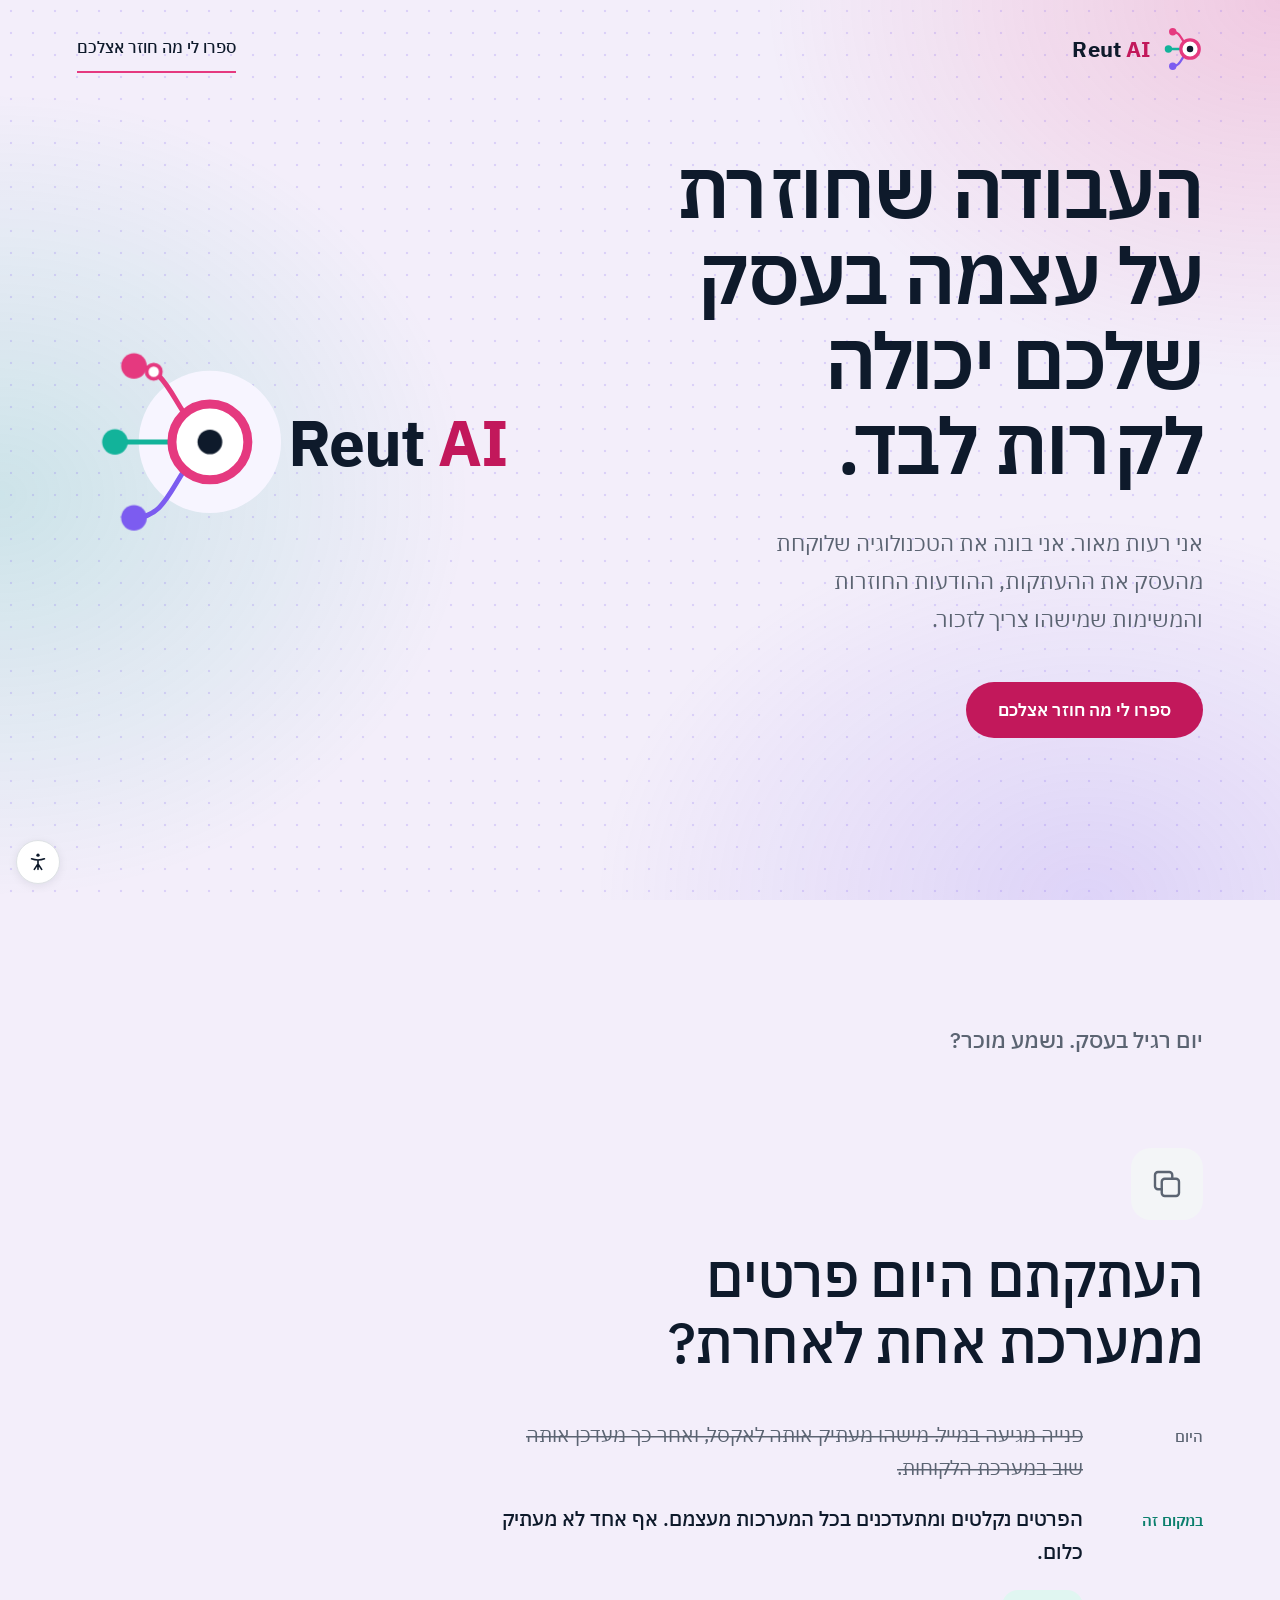
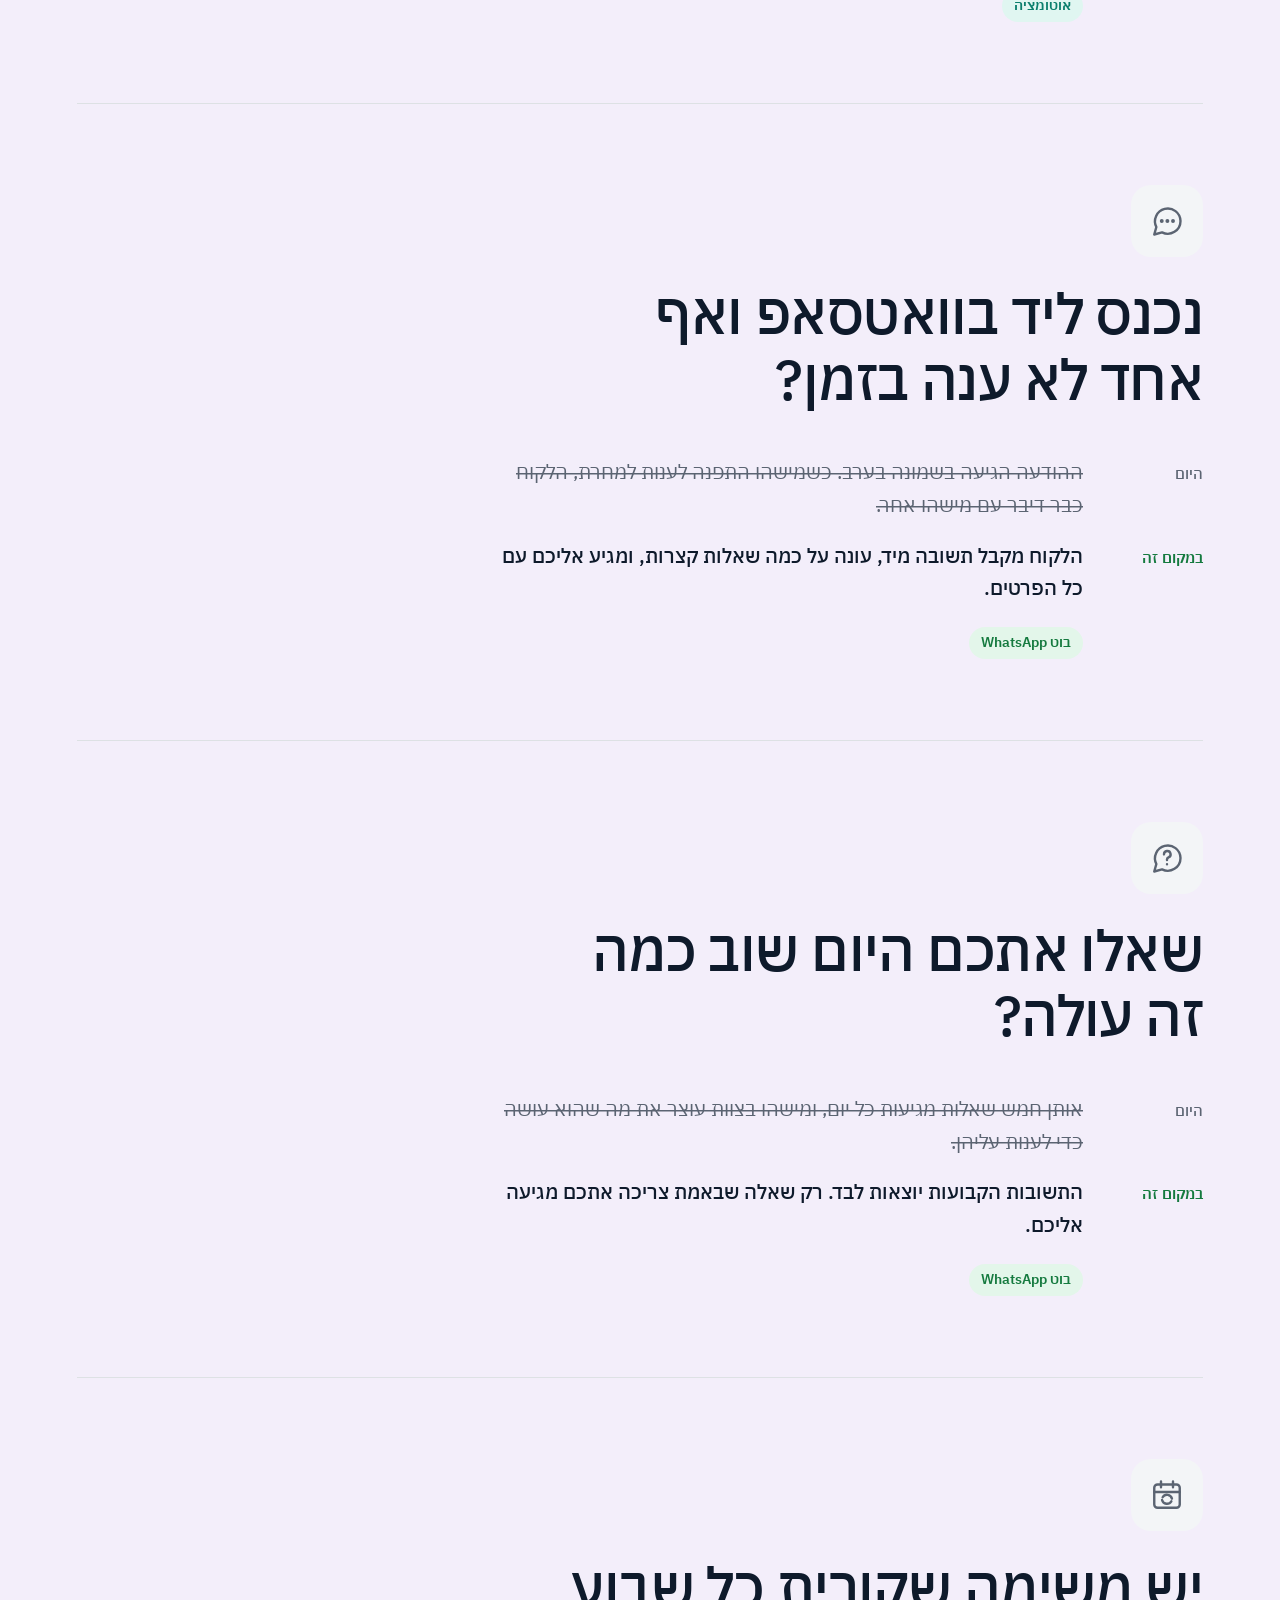
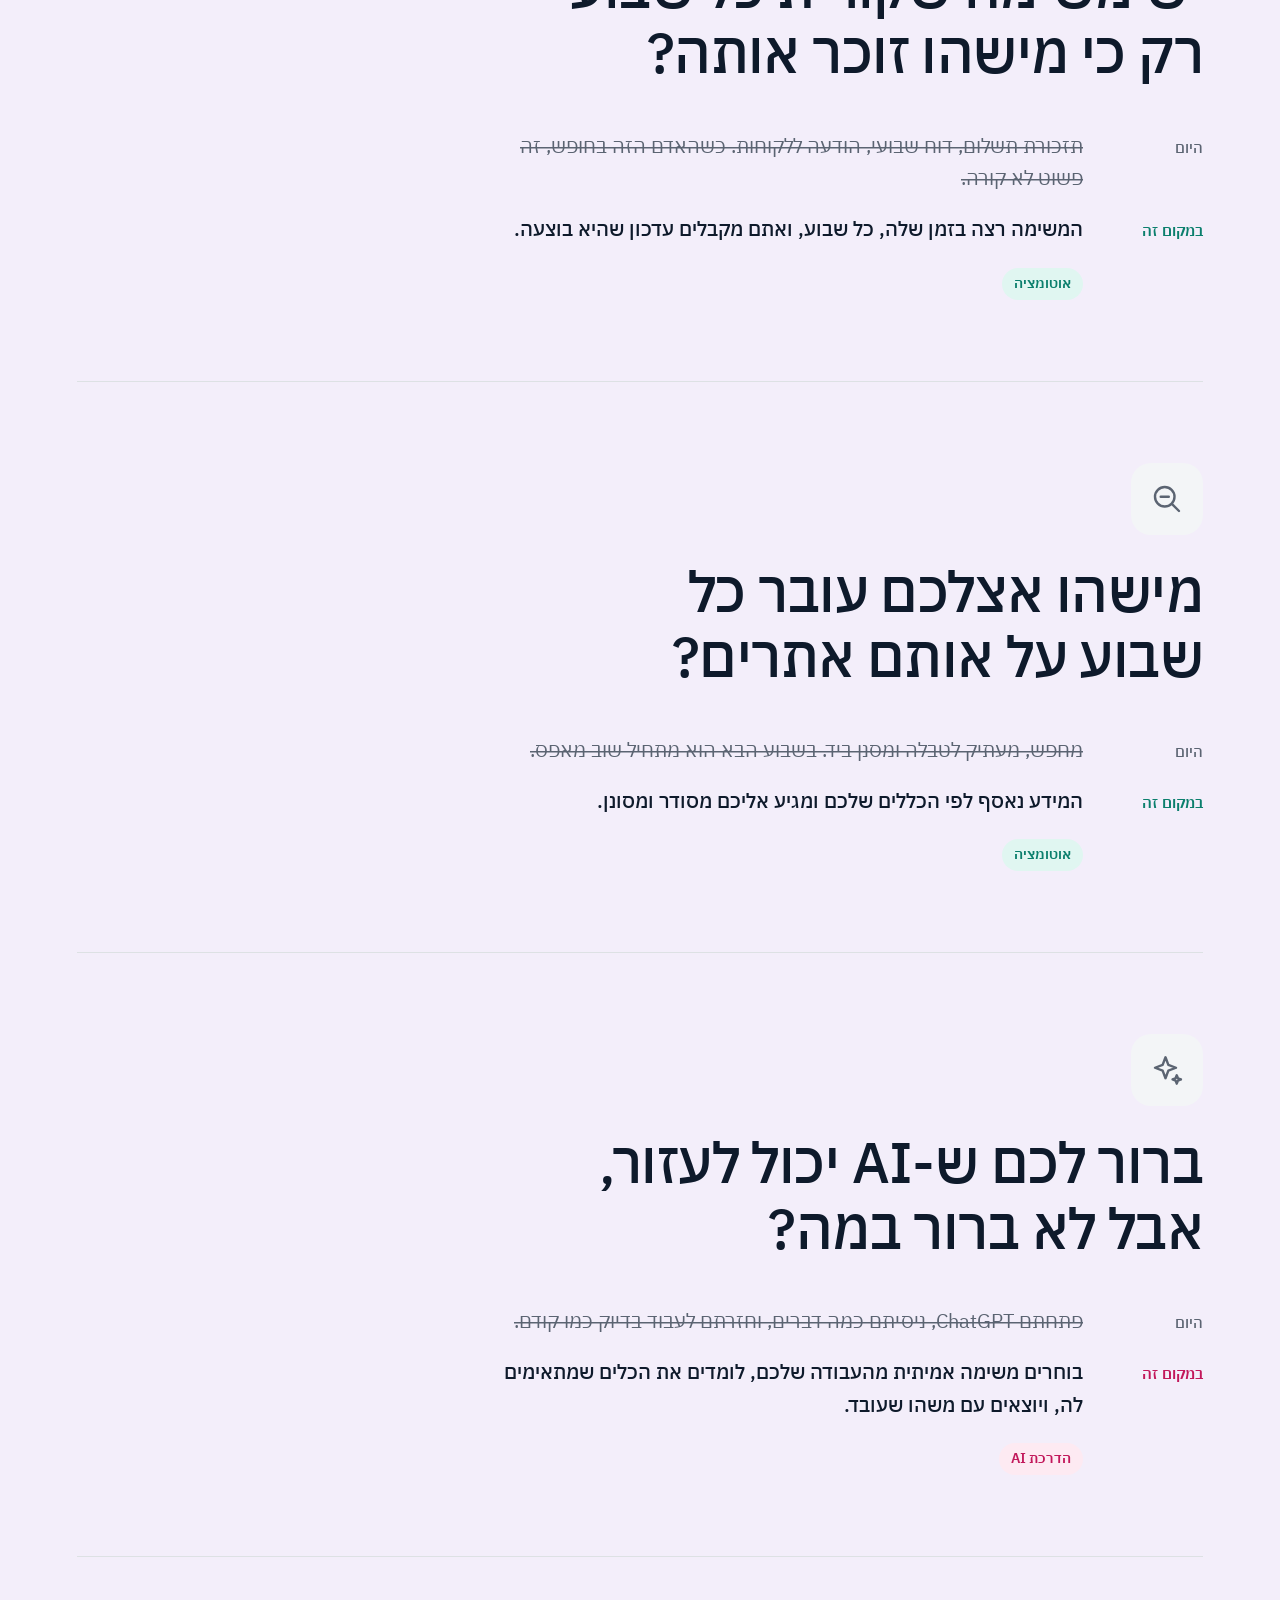
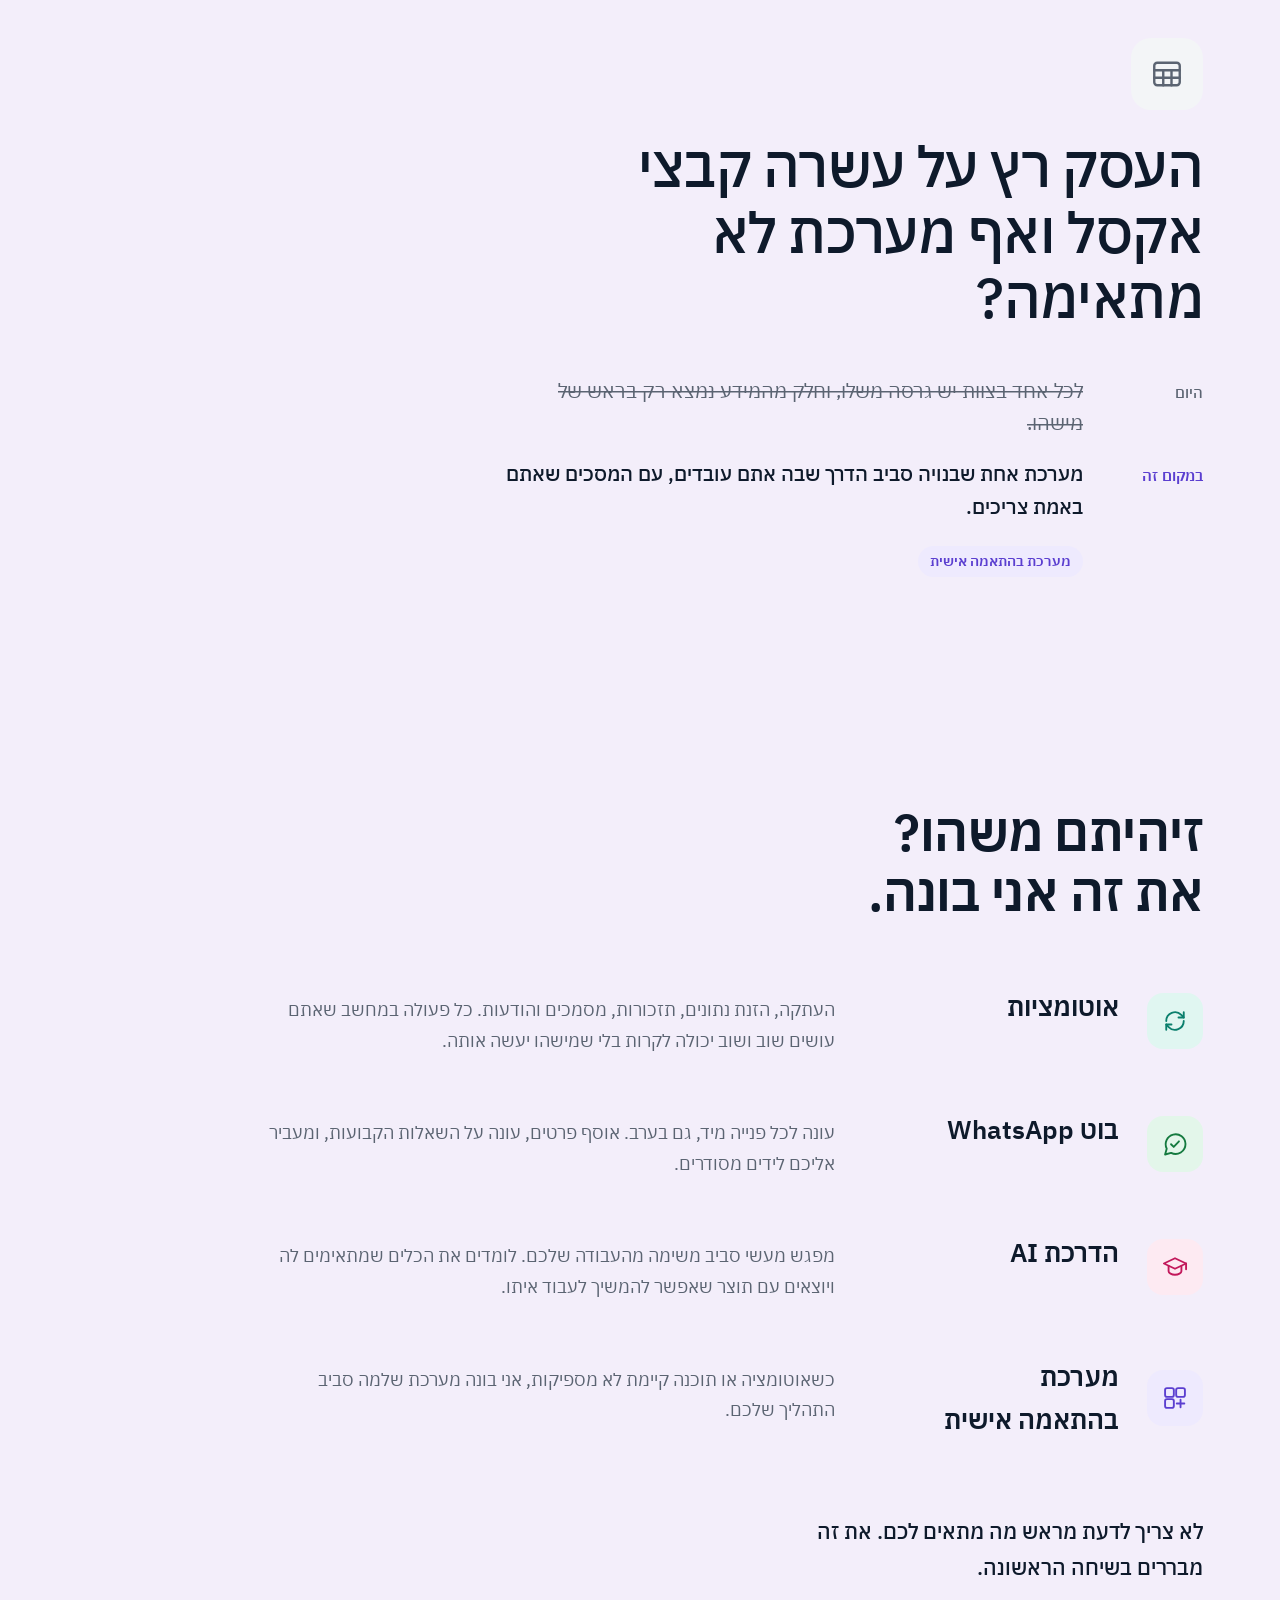
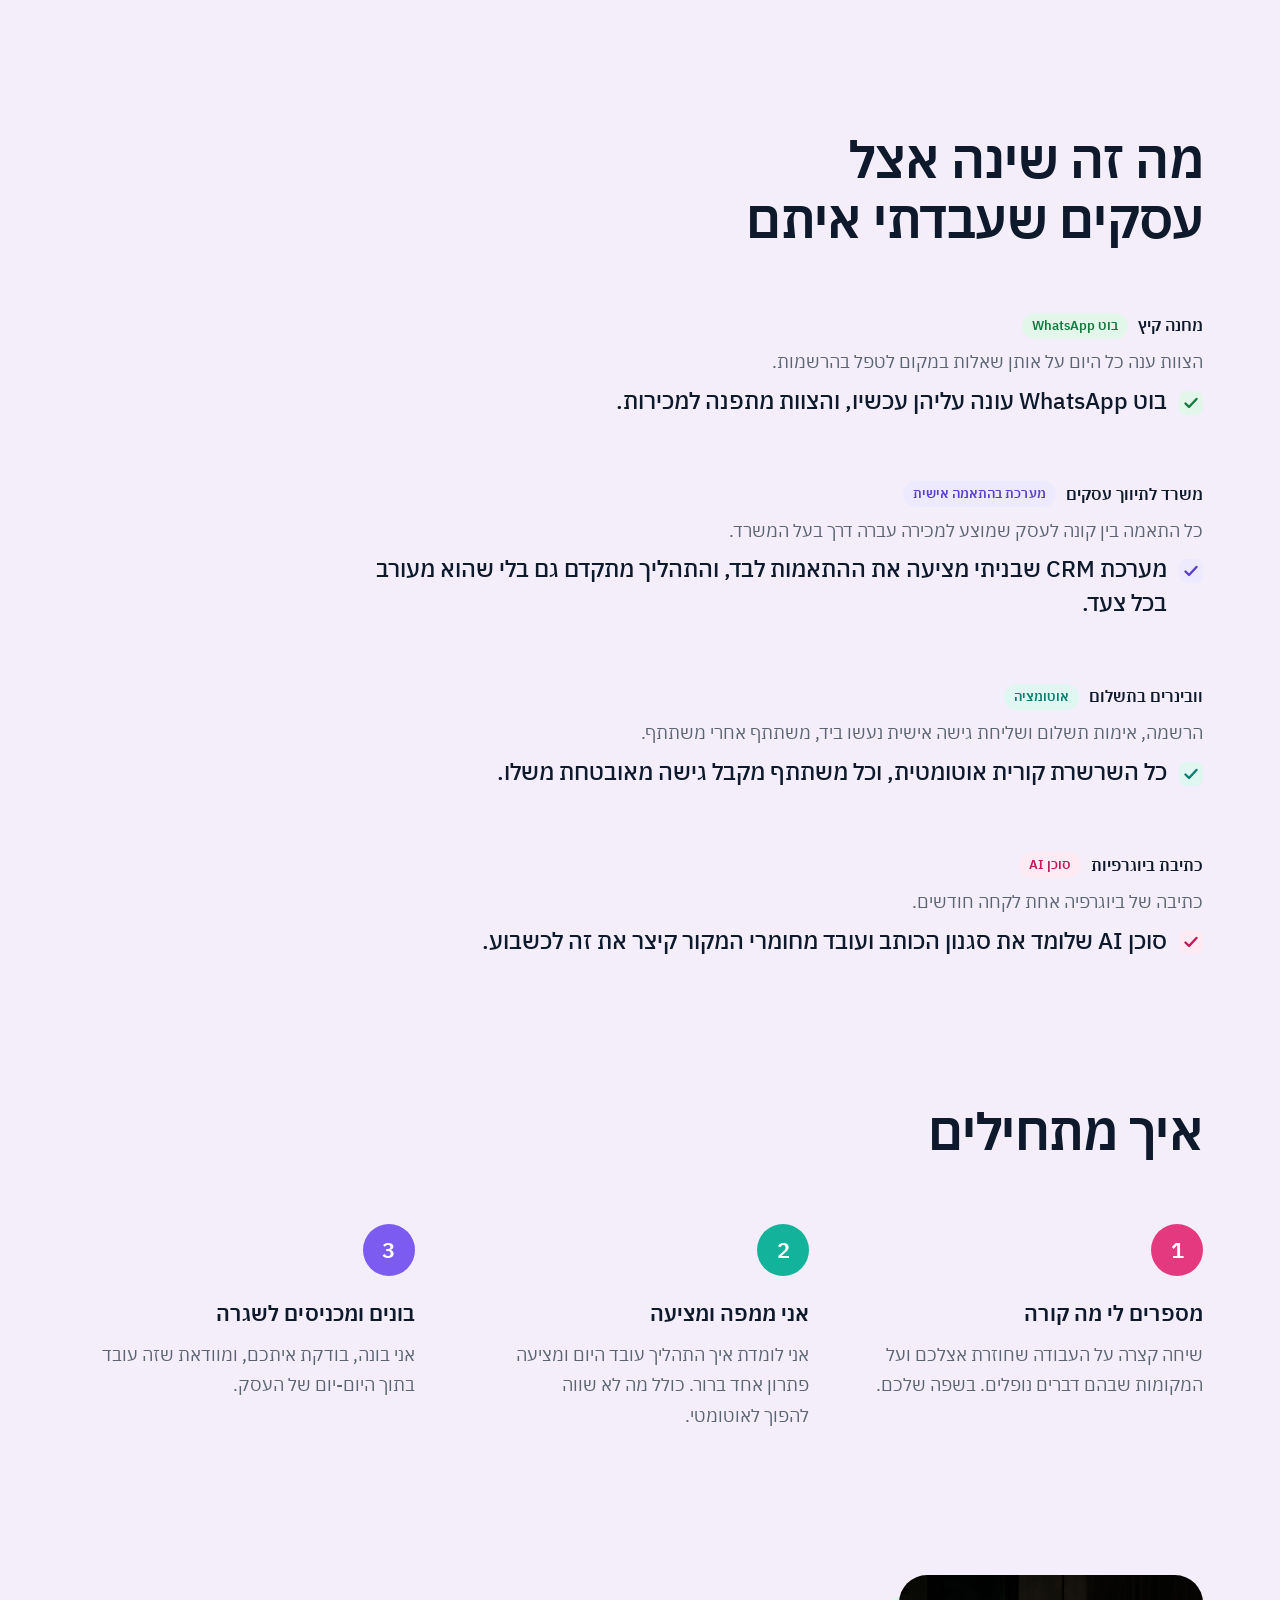
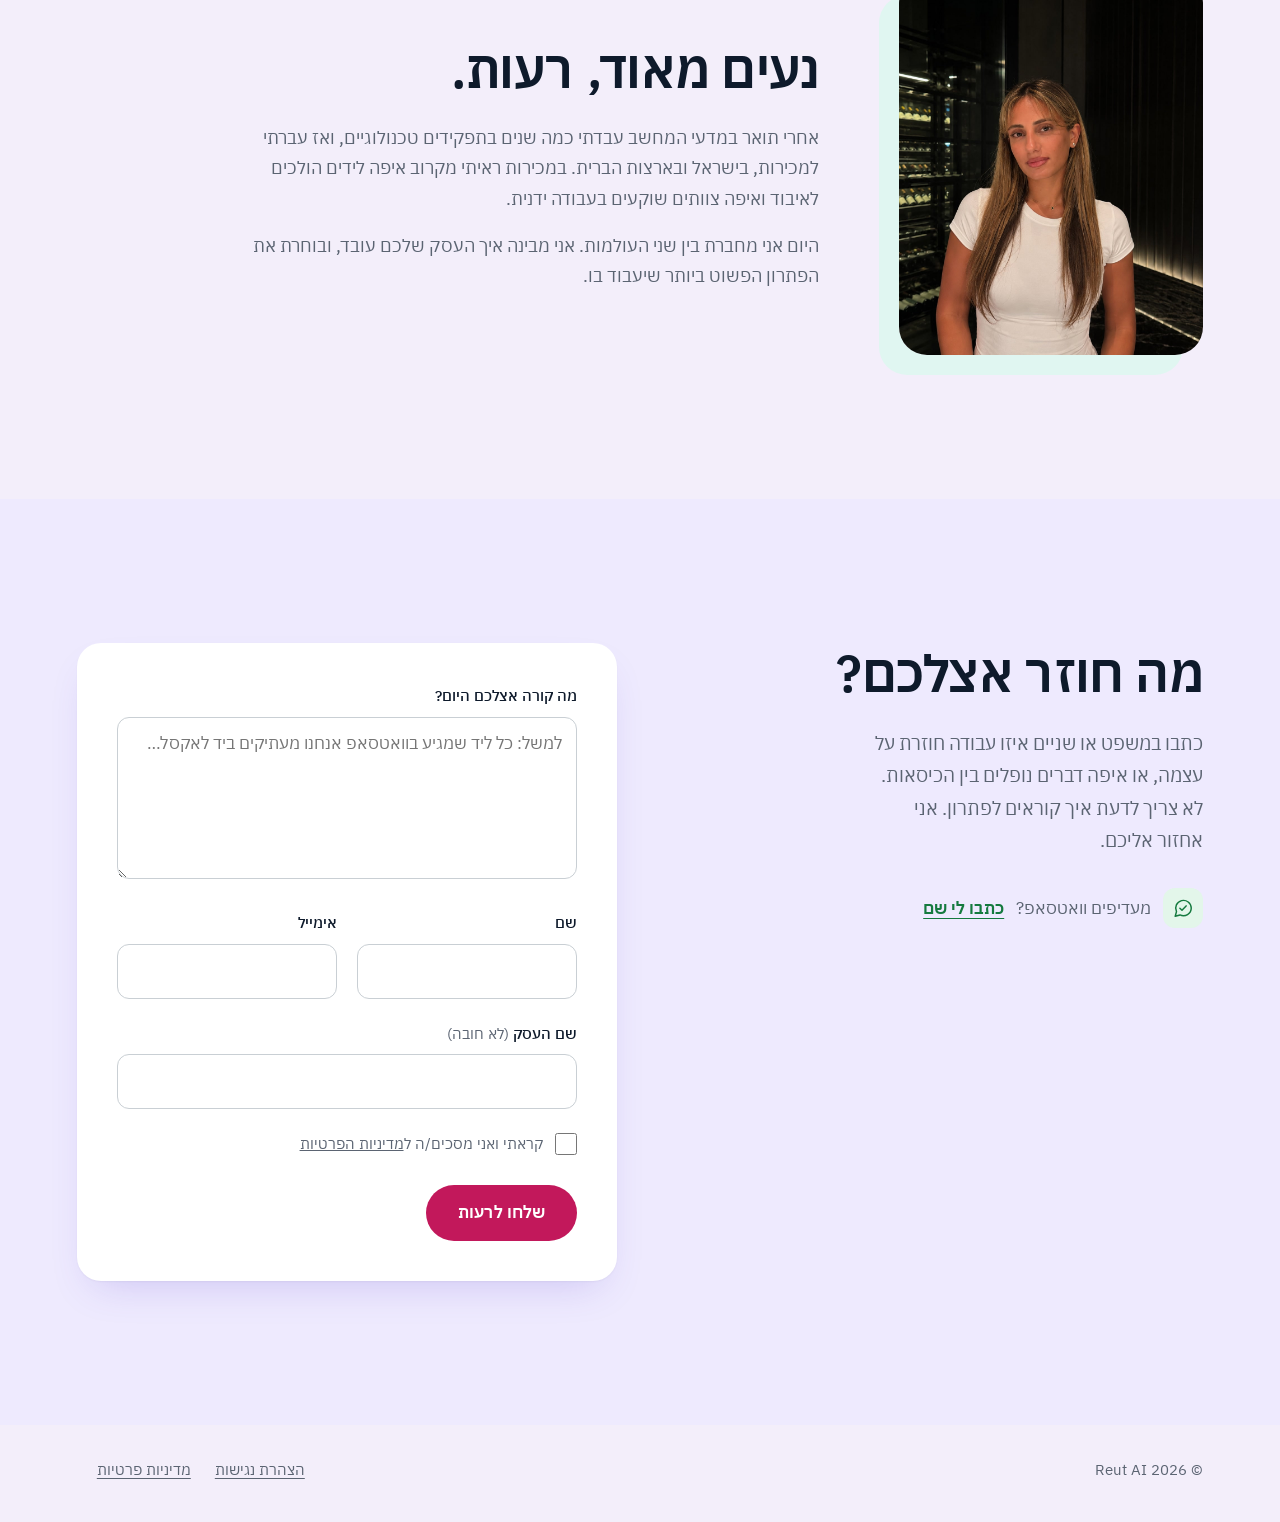
==== commit eddd99ba: "Make the redesign the homepage Promotes the /redesign page to the site root, replacing the previous " ====
--- a/index.html
+++ b/index.html
@@ -3,985 +3,321 @@
 <head>
 <meta charset="utf-8">
 <meta name="viewport" content="width=device-width, initial-scale=1, viewport-fit=cover">
-<title>אוטומציה ו-AI לעסקים | Reut AI</title>
-<meta name="description" content="אוטומציה, סוכני AI ומערכות CRM מותאמות לעסקים. איתור תהליכים שמעכבים את העסק ובונה פתרונות שחוסכים זמן ועבודה ידנית.">
-<link rel="canonical" href="https://reutaisolutions.com/">
-<meta name="robots" content="index, follow, max-image-preview:large, max-snippet:-1, max-video-preview:-1">
-<meta name="author" content="רעות מאור">
-<meta name="theme-color" content="#1A1220">
-
-<!-- Open Graph (WhatsApp / LinkedIn / Facebook) -->
-<meta property="og:type" content="website">
-<meta property="og:site_name" content="Reut AI">
-<meta property="og:locale" content="he_IL">
-<meta property="og:title" content="אוטומציה ו-AI לעסקים | Reut AI">
-<meta property="og:description" content="אוטומציה, סוכני AI ומערכות CRM מותאמות לעסקים. איתור תהליכים שמעכבים את העסק ובונה פתרונות שחוסכים זמן ועבודה ידנית.">
-<meta property="og:url" content="https://reutaisolutions.com/">
-<meta property="og:image" content="https://reutaisolutions.com/assets/hero-team.jpg">
-<meta property="og:image:width" content="1448">
-<meta property="og:image:height" content="1086">
-<meta property="og:image:alt" content="רעות מאור, Reut AI — אוטומציה, סוכני AI ומערכות CRM מותאמות לעסקים">
-
-<!-- Twitter / X -->
-<meta name="twitter:card" content="summary_large_image">
-<meta name="twitter:title" content="אוטומציה ו-AI לעסקים | Reut AI">
-<meta name="twitter:description" content="אוטומציה, סוכני AI ומערכות CRM מותאמות לעסקים. איתור תהליכים שמעכבים את העסק ובונה פתרונות שחוסכים זמן ועבודה ידנית.">
-<meta name="twitter:image" content="https://reutaisolutions.com/assets/hero-team.jpg">
-
-<link rel="icon" href="data:image/svg+xml,<svg xmlns='http://www.w3.org/2000/svg' viewBox='0 0 32 32'><rect width='32' height='32' rx='8' fill='%23140A12'/><circle cx='16' cy='16' r='4' fill='%23FF4FA3'/></svg>">
+<meta name="robots" content="noindex,nofollow">
+<title>Reut AI | העבודה שחוזרת על עצמה בעסק יכולה לקרות לבד</title>
+<meta name="description" content="רעות מאור בונה אוטומציות, בוטים לוואטסאפ, הדרכות AI מעשיות ומערכות בהתאמה אישית לעסקים שמבזבזים זמן על עבודה ידנית שחוזרת על עצמה.">
+<meta name="theme-color" content="#FFFFFF">
+<link rel="icon" href="data:image/svg+xml,<svg xmlns='http://www.w3.org/2000/svg' viewBox='9 10 37 44'><path d='M18 16C26 16 26 26 34 32M14 32H34M18 48C26 48 26 38 34 32' fill='none' stroke='%237C5CF0' stroke-width='2.6' stroke-linecap='round'/><circle cx='18' cy='16' r='3.6' fill='%23E5397F'/><circle cx='14' cy='32' r='3.6' fill='%2312B39A'/><circle cx='18' cy='48' r='3.6' fill='%237C5CF0'/><circle cx='34' cy='32' r='8.5' fill='white' stroke='%23E5397F' stroke-width='3.4'/><circle cx='34' cy='32' r='3.2' fill='%230E1A2B'/></svg>">
 <link rel="preconnect" href="https://fonts.googleapis.com">
 <link rel="preconnect" href="https://fonts.gstatic.com" crossorigin>
-<link href="https://fonts.googleapis.com/css2?family=Heebo:wght@300;400;500;600;700;800&family=JetBrains+Mono:wght@400;500&display=swap" rel="stylesheet">
-<link rel="stylesheet" href="scrollcraft.css">
-<style>
-/* =====================================================================
-   REUT AI — token layer. Six colours, one font family (Heebo carries both
-   display and text; JetBrains Mono for the folio numerals/labels).
-   ===================================================================== */
-:root {
-  --sc-canvas:      #1A1220;
-  --sc-surface:     #241A2E;
-  --sc-ink:         #F3EEF6;
-  --sc-ink-soft:    #9C90AA;
-  --sc-accent:      #FF4FA3;   /* pink — primary accent */
-  --sc-accent-ink:  #17060F;
-
-  --sc-font-display: "Heebo", system-ui, sans-serif;
-  --sc-font-text:    "Heebo", system-ui, sans-serif;
-  --sc-font-mono:    "JetBrains Mono", ui-monospace, monospace;
-
-  /* brand trio beyond the single kit accent */
-  --brand-pink:      #FF4FA3;
-  --brand-turquoise: #3FE0C5;
-  --brand-purple:    #A78BFA;
-
-  --sc-hairline:        color-mix(in oklab, var(--sc-ink) 14%, transparent);
-  --sc-hairline-strong: color-mix(in oklab, var(--sc-ink) 26%, transparent);
-}
-
-::selection { background: var(--brand-pink); color: #17060F; }
-
-/* RTL correction: the kit's --lead/--trail anchors and corner scrims are
-   authored physical-left/physical-right for LTR reading. Mirrored here so
-   "lead" (where a Hebrew reader's eye starts) is the physical right. */
-html[dir="rtl"] .sc-copy--lead  { left: auto; right: var(--sc-gutter); text-align: right; }
-html[dir="rtl"] .sc-copy--trail { right: auto; left: var(--sc-gutter); text-align: left; }
-html[dir="rtl"] .sc-scrim--lead {
-  background: linear-gradient(to top left,
-    color-mix(in oklab, var(--sc-canvas) 94%, transparent) 0%,
-    color-mix(in oklab, var(--sc-canvas) 72%, transparent) 30%,
-    color-mix(in oklab, var(--sc-canvas) 30%, transparent) 52%,
-    transparent 72%);
-}
-html[dir="rtl"] .sc-scrim--trail {
-  background: linear-gradient(to top right,
-    color-mix(in oklab, var(--sc-canvas) 94%, transparent) 0%,
-    color-mix(in oklab, var(--sc-canvas) 72%, transparent) 30%,
-    color-mix(in oklab, var(--sc-canvas) 30%, transparent) 52%,
-    transparent 72%);
-}
-
-body { overflow-x: clip; }
-
-/* ---------------------------------------------------------------------
-   Folio nav — chaptered-editorial chrome: wordmark, running chapter
-   name, one contextual text-CTA. Not a boxed bar.
-   --------------------------------------------------------------------- */
-.folio {
-  position: fixed; inset-inline: 0; top: 0; z-index: var(--sc-z-chrome);
-  display: flex; align-items: center; justify-content: space-between;
-  padding: clamp(0.9rem, 2vw, 1.4rem) var(--sc-gutter);
-  pointer-events: none;
-}
-.folio::before {
-  content: ""; position: absolute; inset: 0; z-index: -1;
-  background: linear-gradient(to bottom,
-    color-mix(in oklab, var(--sc-canvas) 88%, transparent) 0%,
-    color-mix(in oklab, var(--sc-canvas) 60%, transparent) 60%,
-    transparent 100%);
-  backdrop-filter: blur(6px);
-  -webkit-backdrop-filter: blur(6px);
-}
-.folio > * { pointer-events: auto; }
-.folio__mark {
-  display: flex; align-items: center; gap: 0.6rem;
-  font-family: var(--sc-font-display); font-weight: 800; font-size: 1.05rem;
-  color: var(--sc-ink); text-decoration: none;
-}
-.folio__mark svg { width: 30px; height: 30px; flex-shrink: 0; }
-.folio__mark b { color: var(--brand-pink); font-weight: 800; }
-.folio__cta {
-  font-family: var(--sc-font-text); font-size: 0.85rem; font-weight: 600;
-  color: var(--sc-ink); text-decoration: none;
-  border-bottom: 1px solid var(--sc-hairline-strong);
-  padding-bottom: 2px; white-space: nowrap;
-  transition: border-color var(--sc-d-fast) var(--sc-ease-out), color var(--sc-d-fast) var(--sc-ease-out);
-}
-.folio__cta:hover { color: var(--brand-pink); border-color: var(--brand-pink); }
-
-/* ---------------------------------------------------------------------
-   Chapter 1 — title page. Calm. No media above the fold.
-   --------------------------------------------------------------------- */
-.ch-title {
-  min-height: 100svh;
-  display: flex; flex-direction: column; justify-content: center;
-  padding: clamp(6rem, 14vh, 9rem) var(--sc-gutter) var(--sc-9);
-  position: relative;
-}
-.ch-title__inner { max-width: var(--sc-maxw); margin-inline: auto; width: 100%; position: relative; z-index: 1; }
-.ch-title__photo {
-  position: absolute; left: clamp(2rem, 12vw, 7rem); top: 0; bottom: 0; margin-block: auto;
-  width: clamp(11rem, 19vw, 18rem); height: min(62vh, 38rem);
-  border-radius: var(--sc-r-lg); overflow: clip; z-index: 0; opacity: 0.92;
-}
-.ch-title__photo img { width: 100%; height: 100%; object-fit: cover; filter: saturate(0.92); }
-.ch-title__photo::after {
-  content: ""; position: absolute; inset: 0; pointer-events: none;
-  background:
-    linear-gradient(90deg, transparent 52%, var(--sc-canvas) 100%),
-    linear-gradient(to bottom, var(--sc-canvas) 0%, transparent 16%, transparent 84%, var(--sc-canvas) 100%);
-}
-@media (max-width: 900px) { .ch-title__photo { display: none; } }
-.ch-title h1 {
-  font-family: var(--sc-font-display); font-weight: 700;
-  font-size: clamp(2.3rem, 3.2rem + 2vw, 5.6rem);
-  line-height: 1.05; letter-spacing: -0.02em; text-wrap: balance;
-  margin: 0 0 var(--sc-7); max-width: 18ch;
-}
-.ch-title h1 em { font-style: normal; color: var(--brand-pink); }
-.ch-title .lede { font-size: var(--sc-t-lg); color: var(--sc-ink-soft); max-width: 46ch; margin: 0 0 var(--sc-6); text-wrap: pretty; }
-.ch-title .philosophy {
-  font-size: clamp(1.15rem, 1rem + 0.9vw, 1.55rem);
-  font-weight: 600; color: var(--sc-ink); max-width: 30ch;
-  border-right: 3px solid var(--brand-pink); padding-right: var(--sc-5);
-  margin: var(--sc-7) 0 var(--sc-8);
-}
-.ch-title__cta {
-  display: inline-flex; align-items: center; gap: 0.6rem;
-  font-weight: 700; font-size: 1rem; color: var(--sc-accent-ink);
-  background: linear-gradient(135deg, var(--brand-pink), color-mix(in oklab, var(--brand-pink) 70%, var(--brand-purple)));
-  padding: 1rem 1.7rem; border-radius: var(--sc-r-pill); text-decoration: none;
-  box-shadow: 0 14px 32px -12px color-mix(in oklab, var(--brand-pink) 65%, transparent);
-  transition: transform var(--sc-d-fast) var(--sc-ease-out), box-shadow var(--sc-d-fast) var(--sc-ease-out);
-}
-.ch-title__cta:hover { transform: translateY(-2px); box-shadow: 0 18px 40px -10px color-mix(in oklab, var(--brand-pink) 70%, transparent); }
-.ch-title__cta svg { width: 18px; height: 18px; transform: scaleX(-1); }
-.ch-title__mesh {
-  position: absolute; inset: 0; z-index: -1; opacity: 0.55;
-  background:
-    radial-gradient(38rem 24rem at 84% 8%, color-mix(in oklab, var(--brand-purple) 20%, transparent), transparent 60%),
-    radial-gradient(30rem 22rem at 8% 92%, color-mix(in oklab, var(--brand-turquoise) 16%, transparent), transparent 60%);
-}
-
-/* ---------------------------------------------------------------------
-   Chapter 2 — the pain line. Real customer sentences, each one flying
-   in from a random corner of the screen, scroll-scrubbed off --sc-p.
-   Lands on the solution line with a sparkle burst + the CTA.
-   --------------------------------------------------------------------- */
-.ch-pains { background: var(--sc-canvas); }
-.pains-stage {
-  display: flex; flex-direction: column; align-items: center; justify-content: center;
-  gap: clamp(1.5rem, 4svh, 2.5rem); padding-block: clamp(1rem, 4svh, 2rem);
-  min-height: 100svh;
-}
-.pains-text {
-  position: relative; width: 100%; min-height: clamp(10rem, 30svh, 16rem);
-  display: flex; align-items: center; justify-content: center;
-  padding-inline: var(--sc-gutter);
-}
-.pains-sentence {
-  display: inline-block; text-align: center; max-width: 34ch;
-  font-family: var(--sc-font-display); font-weight: 700;
-  font-size: clamp(1.4rem, 1.05rem + 2vw, 2.5rem); line-height: 1.25; color: var(--sc-ink);
-  opacity: 0; will-change: transform, opacity;
-  transition: transform 0.55s cubic-bezier(.16,1,.3,1), opacity 0.5s ease;
-}
-.pains-sentence.is-final {
-  max-width: 44ch; font-weight: 500; color: var(--sc-ink-soft);
-  font-size: clamp(1.1rem, 0.95rem + 1vw, 1.6rem);
-}
-.pains-sparkle { position: absolute; inset: 0; pointer-events: none; }
-.pains-sparkle span {
-  position: absolute; width: 7px; height: 7px; border-radius: 50%; opacity: 0; transform: scale(0);
-}
-.pains-sparkle span:nth-child(1) { top: 22%; left: 12%; background: var(--brand-pink); box-shadow: 0 0 12px 2px var(--brand-pink); }
-.pains-sparkle span:nth-child(2) { top: 72%; left: 20%; background: var(--brand-turquoise); box-shadow: 0 0 12px 2px var(--brand-turquoise); }
-.pains-sparkle span:nth-child(3) { top: 14%; left: 82%; background: var(--brand-purple); box-shadow: 0 0 12px 2px var(--brand-purple); }
-.pains-sparkle span:nth-child(4) { top: 78%; left: 76%; background: var(--brand-pink); box-shadow: 0 0 12px 2px var(--brand-pink); }
-.pains-sparkle span:nth-child(5) { top: 48%; left: 4%; background: var(--brand-turquoise); box-shadow: 0 0 12px 2px var(--brand-turquoise); }
-.pains-sparkle span:nth-child(6) { top: 46%; left: 94%; background: var(--brand-purple); box-shadow: 0 0 12px 2px var(--brand-purple); }
-.pains-sparkle.burst span { animation: pains-sparkle-pop 900ms ease-out forwards; }
-.pains-sparkle.burst span:nth-child(1) { animation-delay: 0ms; }
-.pains-sparkle.burst span:nth-child(2) { animation-delay: 70ms; }
-.pains-sparkle.burst span:nth-child(3) { animation-delay: 130ms; }
-.pains-sparkle.burst span:nth-child(4) { animation-delay: 50ms; }
-.pains-sparkle.burst span:nth-child(5) { animation-delay: 110ms; }
-.pains-sparkle.burst span:nth-child(6) { animation-delay: 170ms; }
-@keyframes pains-sparkle-pop {
-  0% { opacity: 0; transform: scale(0); }
-  35% { opacity: 1; transform: scale(1.5); }
-  100% { opacity: 0; transform: scale(0.5); }
-}
-.pains-cta {
-  display: inline-flex; align-items: center; gap: 0.6rem;
-  font-weight: 700; font-size: 1rem; color: var(--sc-accent-ink);
-  background: linear-gradient(135deg, var(--brand-pink), color-mix(in oklab, var(--brand-pink) 70%, var(--brand-purple)));
-  padding: 0.9rem 1.6rem; border-radius: var(--sc-r-pill); text-decoration: none;
-  box-shadow: 0 14px 32px -12px color-mix(in oklab, var(--brand-pink) 65%, transparent);
-  transition: transform var(--sc-d-fast) var(--sc-ease-out), box-shadow var(--sc-d-fast) var(--sc-ease-out);
-}
-.pains-cta:hover { transform: translateY(-2px); box-shadow: 0 18px 40px -10px color-mix(in oklab, var(--brand-pink) 70%, transparent); }
-.pains-cta svg { width: 17px; height: 17px; transform: scaleX(-1); }
-
-/* the six patterns + four steps recap: real, always-legible text.
-   this IS the "clarity" beat. */
-.recap { background: var(--sc-surface); border-top: 1px solid var(--sc-hairline); border-bottom: 1px solid var(--sc-hairline); }
-.recap__grid { display: grid; grid-template-columns: 1fr 1fr; gap: var(--sc-9); }
-.recap h2 {
-  font-family: var(--sc-font-mono); font-size: 0.92rem; letter-spacing: 0.1em;
-  text-transform: uppercase; color: var(--brand-turquoise); margin: 0 0 var(--sc-6); font-weight: 500;
-}
-.recap h2.recap__lead { font-size: clamp(1.9rem, 1.5rem + 2vw, 3rem); font-weight: 700; }
-.recap ol, .recap ul { list-style: none; margin: 0; padding: 0; }
-.recap li { padding: var(--sc-5) 0; border-top: 1px solid var(--sc-hairline); }
-.recap li:first-child { border-top: 0; padding-top: 0; }
-.recap li h3 { font-family: var(--sc-font-display); font-size: 1.25rem; font-weight: 600; margin: 0 0 0.4rem; }
-.recap li p { color: var(--sc-ink-soft); font-size: 1.08rem; margin: 0; max-width: 42ch; }
-.recap .step-n {
-  display: inline-flex; align-items: center; justify-content: center;
-  width: 1.6rem; height: 1.6rem; border-radius: 50%; margin-left: 0.6rem;
-  background: color-mix(in oklab, var(--brand-purple) 22%, transparent);
-  color: var(--brand-purple); font-family: var(--sc-font-mono); font-size: 0.72rem; font-weight: 600;
-}
-.recap-cta {
-  display: inline-flex; align-items: center; gap: 0.6rem; margin-top: var(--sc-7);
-  font-weight: 700; font-size: 1.05rem; color: var(--sc-accent-ink);
-  background: linear-gradient(135deg, var(--brand-pink), color-mix(in oklab, var(--brand-pink) 70%, var(--brand-purple)));
-  padding: 0.9rem 1.6rem; border-radius: var(--sc-r-pill); text-decoration: none;
-  box-shadow: 0 12px 28px -10px color-mix(in oklab, var(--brand-pink) 60%, transparent);
-  transition: transform var(--sc-d-fast) var(--sc-ease-out), box-shadow var(--sc-d-fast) var(--sc-ease-out);
-}
-.recap-cta:hover { transform: translateY(-2px); box-shadow: 0 16px 34px -8px color-mix(in oklab, var(--brand-pink) 65%, transparent); }
-.recap-cta svg { width: 17px; height: 17px; transform: scaleX(-1); }
-@media (max-width: 860px) { .recap__grid { grid-template-columns: 1fr; gap: var(--sc-8); } }
-
-/* ---------------------------------------------------------------------
-   Chapter 3 — solutions, pan rail
-   --------------------------------------------------------------------- */
-.ch-solutions { background: var(--sc-canvas); }
-.services-head { max-width: 40rem; margin-bottom: var(--sc-9); }
-.services-head h2 { font-family: var(--sc-font-display); font-weight: 700; font-size: clamp(1.9rem, 1.5rem + 2vw, 3rem); margin: 0 0 var(--sc-4); }
-.services-head p { color: var(--sc-ink-soft); }
-.services-grid { display: grid; grid-template-columns: 1fr 1fr; column-gap: var(--sc-8); }
-.service-item {
-  display: flex; gap: var(--sc-5);
-  padding: var(--sc-7) 0; border-top: 1px solid var(--sc-hairline);
-}
-.services-grid .service-item:nth-child(1),
-.services-grid .service-item:nth-child(2) { border-top: 0; padding-top: 0; }
-.service-item__mark { width: 2.8rem; height: 2.8rem; flex-shrink: 0; border-radius: var(--sc-r-md); display: flex; align-items: center; justify-content: center; }
-.service-item__mark svg { width: 22px; height: 22px; }
-.service-item h3 { font-family: var(--sc-font-display); font-size: 1.3rem; font-weight: 600; margin: 0 0 0.5rem; }
-.service-item p { color: var(--sc-ink-soft); font-size: 1.02rem; margin: 0; max-width: 32ch; }
-@media (max-width: 760px) {
-  .services-grid { grid-template-columns: 1fr; }
-  .services-grid .service-item:nth-child(2) { border-top: 1px solid var(--sc-hairline); padding-top: var(--sc-7); }
-}
-
-/* FAQ */
-.ch-faq { background: var(--sc-canvas); padding-block: var(--sc-9); border-top: 1px solid var(--sc-hairline); }
-.faq > h2 { font-family: var(--sc-font-display); font-weight: 700; font-size: clamp(1.9rem, 1.5rem + 2vw, 3rem); margin: 0 0 var(--sc-7); }
-.faq-item { padding: var(--sc-6) 0; border-top: 1px solid var(--sc-hairline); }
-.faq-item:first-of-type { border-top: 0; padding-top: 0; }
-.faq-item h3 { font-family: var(--sc-font-display); font-size: 1.2rem; font-weight: 600; color: var(--sc-ink); margin: 0 0 0.6rem; }
-.faq-item p { margin: 0; color: var(--sc-ink-soft); font-size: 1.02rem; line-height: 1.65; max-width: 74ch; }
-
-/* ---------------------------------------------------------------------
-   Chapter 4 — proof, reveal wipes
-   --------------------------------------------------------------------- */
-.ch-proof { background: var(--sc-surface); }
-.proof-head { max-width: 46rem; margin-bottom: var(--sc-9); }
-.proof-head h2 { font-family: var(--sc-font-display); font-weight: 700; font-size: clamp(1.9rem, 1.5rem + 2vw, 3rem); margin: 0 0 var(--sc-4); }
-.proof-head p { color: var(--sc-ink-soft); }
-.proof-list { display: flex; flex-direction: column; gap: var(--sc-7); }
-.proof-case {
-  position: relative; border-radius: var(--sc-r-lg); overflow: clip;
-  border: 1px solid var(--sc-hairline); background: var(--sc-canvas);
-}
-/* The problem/solution row keeps the original two-panel layout and wipe
-   reveal; the impact band below is a separate, unwiped row so the result
-   metric is visible immediately — the strongest thing on the card. */
-.proof-case__row { position: relative; display: grid; grid-template-columns: 1fr 1fr; min-height: 15rem; }
-.proof-case__tag {
-  position: absolute; top: var(--sc-5); right: var(--sc-5); z-index: 3;
-  font-family: var(--sc-font-mono); font-size: 0.88rem; letter-spacing: 0.06em;
-  text-transform: uppercase; color: var(--brand-turquoise);
-  background: color-mix(in oklab, var(--brand-turquoise) 14%, var(--sc-canvas));
-  border: 1px solid color-mix(in oklab, var(--brand-turquoise) 40%, transparent);
-  padding: 0.35rem 0.8rem; border-radius: var(--sc-r-pill);
-}
-.proof-case__panel { padding: var(--sc-8) var(--sc-7); display: flex; flex-direction: column; justify-content: center; }
-.proof-case__panel h3 {
-  font-family: var(--sc-font-display); font-weight: 400; line-height: 1.18;
-  font-size: clamp(1.4rem, 1.15rem + 1vw, 1.85rem); margin: 0 0 var(--sc-5);
-}
-.proof-case__label { font-family: var(--sc-font-mono); font-size: 0.92rem; letter-spacing: 0.08em; text-transform: uppercase; margin: 0 0 0.4rem; }
-.proof-case__panel .proof-case__label { font-size: clamp(1.4rem, 1.15rem + 1vw, 1.85rem); font-weight: 700; }
-.proof-case__label--impact { color: var(--brand-turquoise); }
-.proof-case__panel--problem { border-left: 1px solid var(--sc-hairline); }
-.proof-case__panel--problem .proof-case__label { color: color-mix(in oklab, var(--sc-ink-soft) 70%, var(--brand-pink)); }
-.proof-case__panel--solution .proof-case__label { color: var(--brand-purple); }
-.proof-case__panel p { color: var(--sc-ink-soft); font-size: 0.98rem; margin: 0 0 0.6rem; max-width: 34ch; }
-.proof-case__panel p:last-child { margin-bottom: 0; }
-/* Impact band — the strongest visual element on the card: one big
-   transformation statement, always visible (not wipe-gated). */
-.proof-case__impact { position: relative; border-top: 1px solid var(--sc-hairline); padding: var(--sc-7) var(--sc-7) var(--sc-8); text-align: center; }
-.proof-case__impact-metric {
-  display: flex; flex-wrap: wrap; align-items: center; justify-content: center; gap: 0.55rem;
-  font-family: var(--sc-font-display); font-weight: 800; line-height: 1.1;
-  font-size: clamp(1.5rem, 1.05rem + 2.2vw, 2.6rem);
-  margin: 0.5rem 0 0.7rem;
-}
-.proof-case__impact-metric .is-before { color: var(--sc-ink-soft); font-weight: 600; }
-.proof-case__impact-metric .is-after { color: var(--brand-pink); }
-.proof-case__impact-arrow { width: clamp(18px, 2vw, 26px); height: clamp(18px, 2vw, 26px); color: var(--brand-pink); transform: scaleX(-1); flex-shrink: 0; }
-.proof-case__impact-note { margin: 0 auto; max-width: 48ch; color: var(--sc-ink-soft); font-size: 0.96rem; }
-/* The wipe covers only the solution half (physical left — the second grid
-   column in this RTL layout) so the visitor reads the problem plainly, then
-   watches the solution get uncovered as the case scrolls into view. It is a
-   pure covering panel, canvas-coloured, no content of its own: the real
-   solution text underneath is what gets revealed, once, not duplicated. */
-.proof-case__wipe {
-  position: absolute; inset-block: 0; left: 0; width: 50%; z-index: 2;
-  background: var(--sc-canvas);
-  clip-path: inset(0 0 0 0);
-  transition: clip-path 900ms var(--sc-ease-drawer);
-  border-inline-start: 1px solid var(--sc-hairline);
-}
-.proof-case.is-solved .proof-case__wipe { clip-path: inset(0 100% 0 0); }
-@media (max-width: 760px) {
-  .proof-case__row { grid-template-columns: 1fr; min-height: 0; }
-  .proof-case__wipe { display: none; }
-  .proof-case__panel--problem { border-left: 0; }
-  .proof-case__impact { padding: var(--sc-6) var(--sc-6) var(--sc-7); }
-}
-
-/* ---------------------------------------------------------------------
-   Chapter 5 — about. calm, intimate.
-   --------------------------------------------------------------------- */
-.ch-about { background: var(--sc-canvas); }
-.about-grid { display: grid; grid-template-columns: 0.85fr 1.15fr; gap: var(--sc-9); align-items: center; }
-.about-photo-wrap { position: relative; border-radius: var(--sc-r-lg); overflow: clip; aspect-ratio: 3/4; }
-.about-photo-wrap img { width: 100%; height: 100%; object-fit: cover; }
-.about-photo-wrap::after {
-  content: ""; position: absolute; inset: 0; pointer-events: none;
-  background: linear-gradient(180deg, transparent 60%, color-mix(in oklab, var(--sc-canvas) 55%, transparent) 100%);
-}
-.about-copy h2 { font-family: var(--sc-font-display); font-weight: 700; font-size: clamp(1.9rem, 1.5rem + 2vw, 2.8rem); margin: 0 0 var(--sc-5); }
-.about-copy > p.lede { color: var(--sc-ink-soft); margin: 0 0 var(--sc-7); max-width: 48ch; }
-.about-points { display: flex; flex-direction: column; gap: var(--sc-5); margin-bottom: var(--sc-7); }
-.about-point { display: flex; gap: var(--sc-4); }
-.about-point .dot { width: 8px; height: 8px; border-radius: 50%; margin-top: 0.5em; flex-shrink: 0; }
-.about-point h3 { font-family: var(--sc-font-display); font-size: 1.02rem; font-weight: 600; margin: 0 0 0.3rem; }
-.about-point p { color: var(--sc-ink-soft); font-size: 0.94rem; margin: 0; max-width: 44ch; }
-.about-quote {
-  font-size: 1.15rem; font-style: normal; font-weight: 500; color: var(--sc-ink);
-  border-right: 3px solid var(--brand-purple); padding-right: var(--sc-5); max-width: 40ch;
-}
-@media (max-width: 860px) { .about-grid { grid-template-columns: 1fr; } .about-photo-wrap { max-width: 22rem; margin-inline: auto; } }
-
-/* ---------------------------------------------------------------------
-   Chapter 6 — commitment / contact. resolves and holds.
-   --------------------------------------------------------------------- */
-.close {
-  overflow-y: auto; overflow-x: hidden;
-  display: flex; flex-direction: column; justify-content: center;
-  padding-block: clamp(1.5rem, 5svh, 3rem);
-}
-.close__inner { width: 100%; max-width: 42rem; margin-inline: auto; padding-inline: var(--sc-gutter); text-align: center; flex: 0 0 auto; }
-.close h2 { font-family: var(--sc-font-display); font-weight: 700; font-size: clamp(1.9rem, 1.5rem + 2.2vw, 3.1rem); margin: 0 0 var(--sc-4); text-wrap: balance; }
-.close > .close__inner > p { color: var(--sc-ink-soft); margin: 0 0 var(--sc-8); }
-.cform { text-align: right; background: var(--sc-surface); border: 1px solid var(--sc-hairline); border-radius: var(--sc-r-lg); padding: var(--sc-7); box-shadow: var(--sc-e2); }
-.cform .f-group { margin-bottom: var(--sc-5); }
-.cform label { display: block; font-size: 0.85rem; font-weight: 600; margin-bottom: 0.5rem; color: var(--sc-ink); }
-.cform .req { color: var(--brand-pink); }
-.cform input, .cform textarea {
-  width: 100%; padding: 0.85rem 1rem; border-radius: var(--sc-r-md);
-  border: 1px solid var(--sc-hairline-strong); background: var(--sc-canvas); color: var(--sc-ink);
-  font-family: var(--sc-font-text); font-size: 0.95rem; transition: border-color 160ms;
-}
-.cform input:focus, .cform textarea:focus { outline: none; border-color: var(--brand-pink); }
-.cform textarea { resize: vertical; min-height: 6.5rem; }
-.cform .f-check { display: flex; align-items: flex-start; gap: 0.6rem; margin-bottom: var(--sc-6); }
-.cform .f-check input { width: 18px; height: 18px; margin-top: 2px; flex-shrink: 0; accent-color: var(--brand-pink); }
-.cform .f-check label { margin: 0; font-weight: 400; font-size: 0.85rem; color: var(--sc-ink-soft); }
-.cform .f-check a { color: var(--brand-turquoise); text-decoration: underline; }
-.cform button {
-  width: 100%; padding: 1rem; border: 0; border-radius: var(--sc-r-pill); cursor: pointer;
-  font-family: var(--sc-font-text); font-weight: 700; font-size: 1rem; color: var(--sc-accent-ink);
-  background: linear-gradient(135deg, var(--brand-pink), color-mix(in oklab, var(--brand-pink) 70%, var(--brand-purple)));
-  box-shadow: 0 14px 32px -12px color-mix(in oklab, var(--brand-pink) 65%, transparent);
-  transition: transform var(--sc-d-fast) var(--sc-ease-out);
-}
-.cform button:hover { transform: translateY(-2px); }
-.cform button:active { transform: scale(0.98); }
-.cform .status { margin-top: var(--sc-4); text-align: center; font-size: 0.88rem; color: var(--brand-turquoise); min-height: 1.2em; }
-.close__wa { margin: var(--sc-5) 0 0; text-align: center; font-size: 0.9rem; color: var(--sc-ink-soft); }
-.close__wa a { color: var(--brand-turquoise); text-decoration: underline; text-underline-offset: 3px; font-weight: 600; }
-.close__wa a:hover { color: var(--sc-ink); }
-.close .foot {
-  margin-top: var(--sc-8); display: flex; flex-wrap: wrap; align-items: center; justify-content: center;
-  gap: var(--sc-5); font-size: 0.82rem; color: var(--sc-ink-soft);
-}
-.close .foot a { color: var(--sc-ink-soft); text-decoration: underline; text-underline-offset: 3px; }
-.close .foot a:hover { color: var(--sc-ink); }
-
-/* ---------------------------------------------------------------------
-   Accessibility widget (site-wide, not part of the scroll device kit)
-   --------------------------------------------------------------------- */
-.a11y-fab {
-  position: fixed; bottom: 20px; left: 20px; z-index: 300;
-  width: 52px; height: 52px; border-radius: 50%; border: none; cursor: pointer;
-  background: var(--brand-pink); color: #17060F;
-  display: flex; align-items: center; justify-content: center;
-  box-shadow: 0 10px 26px -8px color-mix(in oklab, var(--brand-pink) 60%, transparent);
-}
-.a11y-fab svg { width: 26px; height: 26px; }
-.wa-fab {
-  position: fixed; bottom: 20px; left: 84px; z-index: 300;
-  width: 52px; height: 52px; border-radius: 50%;
-  background: #25D366; color: #04160D;
-  display: flex; align-items: center; justify-content: center;
-  box-shadow: 0 10px 26px -8px rgba(37, 211, 102, 0.55);
-  transition: transform var(--sc-d-fast) var(--sc-ease-out);
-}
-.wa-fab:hover { transform: translateY(-2px); }
-.wa-fab svg { width: 28px; height: 28px; }
-.a11y-panel {
-  position: fixed; bottom: 82px; left: 20px; z-index: 300; width: 260px;
-  background: var(--sc-surface); border: 1px solid var(--sc-hairline-strong);
-  border-radius: var(--sc-r-lg); padding: 1.1rem; box-shadow: var(--sc-e3);
-  display: none; flex-direction: column; gap: 0.8rem;
-}
-.a11y-panel.open { display: flex; }
-.a11y-panel h2 { font-size: 0.95rem; font-weight: 700; margin: 0 0 0.2rem; }
-.a11y-row { display: flex; align-items: center; justify-content: space-between; gap: 10px; }
-.a11y-row span { font-size: 0.85rem; color: var(--sc-ink-soft); }
-.a11y-row .grp { display: flex; gap: 6px; }
-.a11y-panel button {
-  font-family: var(--sc-font-text); font-size: 0.8rem; background: var(--sc-canvas);
-  color: var(--sc-ink); border: 1px solid var(--sc-hairline-strong); border-radius: var(--sc-r-sm);
-  padding: 6px 10px; cursor: pointer;
-}
-.a11y-panel button[aria-pressed="true"] { background: var(--brand-pink); border-color: var(--brand-pink); color: #17060F; }
-.a11y-reset { text-align: center; margin-top: 0.2rem; }
-
-html.a11y-reduce-motion * { animation-duration: 0.001ms !important; transition-duration: 0.001ms !important; }
-html.a11y-high-contrast {
-  --sc-canvas: #000; --sc-surface: #000; --sc-ink: #fff; --sc-ink-soft: #fff;
-  --sc-hairline: #fff; --sc-hairline-strong: #fff;
-  --brand-pink: #ff7fc0; --brand-turquoise: #7ff2df; --brand-purple: #c9b8ff;
-}
-html { font-size: calc(100% * var(--a11y-scale, 1)); }
-</style>
+<link href="https://fonts.googleapis.com/css2?family=IBM+Plex+Sans+Hebrew:wght@300;400;500;600;700&display=swap" rel="stylesheet">
+<link rel="stylesheet" href="styles.css">
 </head>
 <body>
 
-<span data-sc-progress></span>
-<div class="sc-grain" aria-hidden="true"></div>
-
-<nav class="folio" aria-label="ניווט ראשי">
-  <a href="#top" class="folio__mark">
-    <svg viewBox="0 0 64 64" xmlns="http://www.w3.org/2000/svg" aria-hidden="true" focusable="false">
-      <rect width="64" height="64" rx="16" fill="#1E0F19"/>
-      <circle cx="18" cy="16" r="3.2" fill="#FF4FA3"/>
-      <circle cx="14" cy="32" r="3.2" fill="#3FE0C5"/>
-      <circle cx="18" cy="48" r="3.2" fill="#A78BFA"/>
-      <path d="M18 16C26 16 26 26 34 32" fill="none" stroke="#FF4FA3" stroke-width="2" stroke-linecap="round"/>
-      <path d="M14 32H34" fill="none" stroke="#3FE0C5" stroke-width="2" stroke-linecap="round"/>
-      <path d="M18 48C26 48 26 38 34 32" fill="none" stroke="#A78BFA" stroke-width="2" stroke-linecap="round"/>
-      <circle cx="34" cy="32" r="9" fill="none" stroke="#FF4FA3" stroke-width="3"/>
-      <circle cx="34" cy="32" r="3" fill="#fff"/>
+<!-- Icon set: one symbol per situation and per capability -->
+<svg width="0" height="0" style="position:absolute" aria-hidden="true" focusable="false">
+  <defs>
+    <symbol id="i-copy" viewBox="0 0 24 24"><rect x="8.5" y="8.5" width="11.5" height="11.5" rx="2"/><path d="M15.5 8.5V6a2 2 0 0 0-2-2H6a2 2 0 0 0-2 2v7.5a2 2 0 0 0 2 2h2.5"/></symbol>
+    <symbol id="i-wait" viewBox="0 0 24 24"><path d="M21 12a8.5 8.5 0 0 1-12.3 7.6L3.5 21l1.4-5A8.5 8.5 0 1 1 21 12z"/><path d="M8.5 12h.01M12.25 12h.01M16 12h.01" stroke-width="2.6"/></symbol>
+    <symbol id="i-ask" viewBox="0 0 24 24"><path d="M21 12a8.5 8.5 0 0 1-12.3 7.6L3.5 21l1.4-5A8.5 8.5 0 1 1 21 12z"/><path d="M10 9.6a2.2 2.2 0 1 1 3 2c-.6.3-1 .8-1 1.4v.4M12 16.2h.01"/></symbol>
+    <symbol id="i-week" viewBox="0 0 24 24"><rect x="3.5" y="5" width="17" height="15.5" rx="2.2"/><path d="M3.5 10h17M8 3v3.8M16 3v3.8"/><path d="M8.7 15.3a3.4 3.4 0 0 0 6.2.9M15.3 14.4a3.4 3.4 0 0 0-6.2-.9"/></symbol>
+    <symbol id="i-search" viewBox="0 0 24 24"><circle cx="10.5" cy="10.5" r="6.5"/><path d="M20 20l-4.6-4.6M7.8 10.5h5.4"/></symbol>
+    <symbol id="i-spark" viewBox="0 0 24 24"><path d="M11 3.5l1.9 5.1 5.1 1.9-5.1 1.9L11 17.5l-1.9-5.1L4 10.5l5.1-1.9L11 3.5z"/><path d="M18.5 15.5l.8 2 2 .8-2 .8-.8 2-.8-2-2-.8 2-.8.8-2z"/></symbol>
+    <symbol id="i-sheets" viewBox="0 0 24 24"><rect x="3.5" y="4.5" width="17" height="15" rx="2"/><path d="M3.5 9.5h17M3.5 14.5h17M9.5 9.5v10M15 9.5v10"/></symbol>
+
+    <symbol id="i-auto" viewBox="0 0 24 24"><path d="M4.5 12a7.5 7.5 0 0 1 12.9-5.2L19.5 9"/><path d="M19.5 4.5V9H15"/><path d="M19.5 12a7.5 7.5 0 0 1-12.9 5.2L4.5 15"/><path d="M4.5 19.5V15H9"/></symbol>
+    <symbol id="i-bot" viewBox="0 0 24 24"><path d="M21 12a8.5 8.5 0 0 1-12.3 7.6L3.5 21l1.4-5A8.5 8.5 0 1 1 21 12z"/><path d="M8.6 12.2l2.3 2.3 4.5-4.8"/></symbol>
+    <symbol id="i-learn" viewBox="0 0 24 24"><path d="M2.5 9L12 4.5 21.5 9 12 13.5 2.5 9z"/><path d="M6.5 11v4.6c0 1.5 2.5 3 5.5 3s5.5-1.5 5.5-3V11M21.5 9v5"/></symbol>
+    <symbol id="i-system" viewBox="0 0 24 24"><rect x="3.5" y="3.5" width="7.5" height="7.5" rx="1.6"/><rect x="13" y="3.5" width="7.5" height="7.5" rx="1.6"/><rect x="3.5" y="13" width="7.5" height="7.5" rx="1.6"/><path d="M16.75 13.5v6.5M13.5 16.75H20"/></symbol>
+  </defs>
+</svg>
+
+<a class="skip" href="#contact">דילוג לטופס יצירת הקשר</a>
+
+<header class="top">
+  <a class="logo" href="#" aria-label="Reut AI, לראש העמוד">
+    <svg viewBox="9 10 37 44" aria-hidden="true" focusable="false">
+      <path d="M18 16C26 16 26 26 34 32" fill="none" stroke="var(--pink)" stroke-width="2.2" stroke-linecap="round"/>
+      <path d="M14 32H34" fill="none" stroke="var(--teal)" stroke-width="2.2" stroke-linecap="round"/>
+      <path d="M18 48C26 48 26 38 34 32" fill="none" stroke="var(--violet)" stroke-width="2.2" stroke-linecap="round"/>
+      <circle cx="18" cy="16" r="3.4" fill="var(--pink)"/>
+      <circle cx="14" cy="32" r="3.4" fill="var(--teal)"/>
+      <circle cx="18" cy="48" r="3.4" fill="var(--violet)"/>
+      <circle cx="34" cy="32" r="8.5" fill="var(--paper)" stroke="var(--pink)" stroke-width="3"/>
+      <circle cx="34" cy="32" r="3" fill="var(--ink)"/>
     </svg>
-    Reut <b>AI</b>
+    <span translate="no">Reut <b>AI</b></span>
   </a>
-  <a href="#contact" class="folio__cta">ספרו לי מה צוואר הבקבוק שלכם</a>
-</nav>
-
-<main id="top">
-
-<!-- ============================================================ CH.1 -->
-<section class="ch-title sc-section" data-sc-act="flow" data-chapter="I" data-chapter-name="ההתחלה" id="hero" data-sc-drift="#1A1220">
-  <div class="ch-title__mesh" aria-hidden="true"></div>
-  <figure class="ch-title__photo" data-sc-in aria-hidden="true">
-    <img src="assets/hero-team.jpg" alt="" loading="eager">
-  </figure>
-  <div class="ch-title__inner sc-stack" data-sc-in data-sc-stagger="90">
-    <h1 data-sc-kinetic="lines">פתרונות חכמים ל<em>ייעול העסק</em> שלך.</h1>
-    <p class="lede">Reut AI עוזרת לעסקים לזהות איפה תהליכים מתעכבים, שואבים זמן ואנרגיה ובונה פתרונות טכנולוגיים מעשיים לעסק: אוטומציה לעסקים, סוכני AI, CRM, ומערכות מותאמות אישית.</p>
-    <p class="philosophy">אנו מתחילים מהצורך של העסק שלכם.<br>לא מהטכנולוגיה.</p>
-    <a href="#contact" class="ch-title__cta">
-      ספרו לי מה הדבר שלוקח לכם הכי הרבה זמן לעשות
-      <svg viewBox="0 0 24 24" fill="none" aria-hidden="true" focusable="false"><path d="M4 12H20M20 12L14 6M20 12L14 18" stroke="currentColor" stroke-width="2" stroke-linecap="round" stroke-linejoin="round"/></svg>
-    </a>
-  </div>
-</section>
-
-<!-- ============================================================ CH.2 : THE PAIN LINE -->
-<section class="ch-pains sc-section" data-sc-act="flow" data-sc-drift="#1A1220" data-chapter="II" data-chapter-name="הבקבוק והצוואר">
-  <div data-sc-stage class="pains-stage">
-    <div class="pains-text">
-      <span class="pains-sentence" id="painsSentence"></span>
-      <div class="pains-sparkle" id="painsSparkle" aria-hidden="true">
-        <span></span><span></span><span></span><span></span><span></span><span></span>
+  <a class="top__cta" href="#contact"><span class="hide-sm">ספרו לי מה חוזר אצלכם</span><span class="show-sm">בואו נדבר</span></a>
+</header>
+
+<main>
+
+<!-- 1. Promise -->
+<section class="hero">
+  <div class="hero__text">
+    <h1>העבודה שחוזרת על עצמה בעסק שלכם יכולה לקרות לבד.</h1>
+    <p class="hero__sub">אני רעות מאור. אני בונה את הטכנולוגיה שלוקחת מהעסק את ההעתקות, ההודעות החוזרות והמשימות שמישהו צריך לזכור.</p>
+    <a class="button" href="#contact">ספרו לי מה חוזר אצלכם</a>
+  </div>
+  <!-- The logo lock-up, large: three sources draw into one ring, the name emerges from it, then the sources keep flowing in. -->
+  <div class="hero__mark" aria-hidden="true">
+    <svg class="hmark" viewBox="6 8 94 48">
+      <circle class="hmark__halo" cx="34" cy="32" r="15"/>
+      <path id="hm-p1" class="hmark__line hmark__line--1" pathLength="1" d="M18 16C26 16 26 26 34 32"/>
+      <path id="hm-p2" class="hmark__line hmark__line--2" pathLength="1" d="M14 32H34"/>
+      <path id="hm-p3" class="hmark__line hmark__line--3" pathLength="1" d="M18 48C26 48 26 38 34 32"/>
+
+      <circle class="hmark__pulse hmark__pulse--1" r="1.5"><animateMotion dur="2.6s" begin="2.2s" repeatCount="indefinite" keyPoints="0;1" keyTimes="0;1" calcMode="spline" keySplines=".45 0 .55 1"><mpath href="#hm-p1"/></animateMotion></circle>
+      <circle class="hmark__pulse hmark__pulse--2" r="1.5"><animateMotion dur="2.6s" begin="3.07s" repeatCount="indefinite" keyPoints="0;1" keyTimes="0;1" calcMode="spline" keySplines=".45 0 .55 1"><mpath href="#hm-p2"/></animateMotion></circle>
+      <circle class="hmark__pulse hmark__pulse--3" r="1.5"><animateMotion dur="2.6s" begin="3.93s" repeatCount="indefinite" keyPoints="0;1" keyTimes="0;1" calcMode="spline" keySplines=".45 0 .55 1"><mpath href="#hm-p3"/></animateMotion></circle>
+
+      <circle class="hmark__dot hmark__dot--1" cx="18" cy="16" r="2.7"/>
+      <circle class="hmark__dot hmark__dot--2" cx="14" cy="32" r="2.7"/>
+      <circle class="hmark__dot hmark__dot--3" cx="18" cy="48" r="2.7"/>
+      <circle class="hmark__ring" pathLength="1" cx="34" cy="32" r="8"/>
+      <circle class="hmark__core" cx="34" cy="32" r="2.6"/>
+      <text class="hmark__word" x="50.5" y="32" direction="ltr" dominant-baseline="central" translate="no">Reut<tspan class="hmark__ai" dx="2.6">AI</tspan></text>
+    </svg>
+  </div>
+</section>
+
+<!-- 2. Recognition: one situation at a time, today → instead -->
+<section class="day" id="day" aria-labelledby="dayTitle">
+  <div class="day__track" id="dayTrack">
+    <div class="day__stage">
+      <div class="day__head">
+        <h2 class="day__intro" id="dayTitle">יום רגיל בעסק. נשמע מוכר?</h2>
+        <p class="day__count" aria-hidden="true"><span id="dayIndex">1</span> מתוך <span id="dayTotal">7</span></p>
       </div>
-    </div>
-    <a href="#contact" class="pains-cta" id="painsCta">יש לזה פתרון - שיחה איתי
-      <svg viewBox="0 0 24 24" fill="none" aria-hidden="true" focusable="false"><path d="M4 12H20M20 12L14 6M20 12L14 18" stroke="currentColor" stroke-width="2" stroke-linecap="round" stroke-linejoin="round"/></svg>
-    </a>
-  </div>
-</section>
-
-<!-- recap: real, always-legible text -->
-<section class="recap sc-section" data-sc-act="flow" data-sc-drift="#241A2E">
-  <div class="sc-wrap">
-    <div class="recap__grid">
-      <div>
-        <h2 data-sc-in class="recap__lead">אם אתם מזדהים עם...</h2>
-        <ul data-sc-in data-sc-stagger="90">
-          <li><h3>לידים נופלים בין הכיסאות</h3><p>אין מעקב מסודר אחרי לקוחות פוטנציאליים, ופניות מתפספסות בדרך.</p></li>
-          <li><h3>שעות מתבזבזות על משימות חוזרות</h3><p>אותן שאלות, הזנות נתונים ופעולות מתבצעות שוב ושוב ידנית.</p></li>
-          <li><h3>המידע מפוזר בין מערכות</h3><p>מייל, WhatsApp, גיליונות Excel ומערכות שונות — בלי מקור מידע אחד מסודר.</p></li>
-          <li><h3>התקשורת עם הלקוחות הופכת לעבודה בפני עצמה</h3><p>שאלות חוזרות והודעות שוטפות גוזלות זמן שאפשר להשקיע בעבודה שמקדמת את העסק.</p></li>
-          <li><h3>תהליכים שיכולים לעבוד לבד — עדיין נעשים ידנית</h3><p>פעולות שחוזרות מדי יום או שבוע יכולות להפוך לתהליך אוטומטי שעובד ברקע.</p></li>
-          <li><h3>אתגרים ייחודיים שכלים מהמדף לא פותרים</h3><p>לעסק שלכם יש צרכים תפעוליים ספציפיים שתוכנה גנרית פשוט לא נותנת עליהם מענה.</p></li>
-        </ul>
-      </div>
-      <div>
-        <h2 data-sc-in class="recap__lead">שיטת העבודה</h2>
-        <ol data-sc-in data-sc-stagger="90">
-          <li><h3><span class="step-n">1</span>הבנת העסק</h3><p>ממפים איך העסק עובד בפועל — המטרות, האנשים, הלקוחות והתהליכים — ומזהים איפה זמן ואנרגיה מתבזבזים.</p></li>
-          <li><h3><span class="step-n">2</span>איתור צוואר הבקבוק</h3><p>מזהים מה באמת מעכב את העסק: לידים שנופלים בין הכיסאות, משימות שחוזרות על עצמן, מידע שמפוזר בין מערכות או תהליך שדורש יותר מדי עבודה ידנית.</p></li>
-          <li><h3><span class="step-n">3</span>בחירת הפתרון הנכון</h3><p>לא כל בעיה צריכה AI ולא כל תהליך צריך אוטומציה. בוחרים את הפתרון לפי הצורך העסקי — אוטומציה, סוכן AI, מערכת CRM, פתרון WhatsApp או מערכת מותאמת אישית.</p></li>
-          <li><h3><span class="step-n">4</span>בנייה ויישום</h3><p>הפתרון נבנה סביב הדרך שבה העסק באמת עובד — במטרה לצמצם עבודה ידנית, לפשט תהליכים וליצור שיטת עבודה יעילה יותר.</p></li>
-        </ol>
-        <a href="#contact" class="recap-cta" data-sc-in>בואו נדבר
-          <svg viewBox="0 0 24 24" fill="none" aria-hidden="true" focusable="false"><path d="M4 12H20M20 12L14 6M20 12L14 18" stroke="currentColor" stroke-width="2" stroke-linecap="round" stroke-linejoin="round"/></svg>
-        </a>
-      </div>
-    </div>
-  </div>
-</section>
-
-<!-- ============================================================ CH.3 : SERVICES -->
-<section class="ch-solutions sc-section" data-sc-act="flow" data-sc-drift="#1A1220" data-chapter="III" data-chapter-name="שירותים" id="solutions">
-  <div class="sc-wrap">
-    <div class="services-head" data-sc-in data-sc-stagger="60">
-      <h2>שירותים</h2>
-      <p>בהתאם לאתגר שלכם, אני מעצבת ובונה את הפתרון הטכנולוגי הנכון - תמיד מותאם אישית לעסק שלכם.</p>
-    </div>
-    <div class="services-grid" data-sc-in data-sc-stagger="70">
-      <article class="service-item">
-        <div class="service-item__mark" style="background:color-mix(in oklab, var(--brand-turquoise) 18%, transparent); color:var(--brand-turquoise);">
-          <svg viewBox="0 0 24 24" fill="none"><path d="M13 2L4 14h6l-1 8 9-12h-6l1-8z" stroke="currentColor" stroke-width="1.8" stroke-linejoin="round"/></svg>
-        </div>
-        <div>
-          <h3>אוטומציה</h3>
-          <p>ייעול משימות ותהליכים חוזרים כך שיתבצעו אוטומטית, וחיסכון בשעות עבודה כל שבוע.</p>
-        </div>
-      </article>
-      <article class="service-item">
-        <div class="service-item__mark" style="background:color-mix(in oklab, var(--brand-pink) 18%, transparent); color:var(--brand-pink);">
-          <svg viewBox="0 0 24 24" fill="none"><circle cx="12" cy="12" r="3" stroke="currentColor" stroke-width="1.8"/><path d="M12 3v3M12 18v3M3 12h3M18 12h3M5.6 5.6l2.1 2.1M16.3 16.3l2.1 2.1M5.6 18.4l2.1-2.1M16.3 7.7l2.1-2.1" stroke="currentColor" stroke-width="1.8" stroke-linecap="round"/></svg>
-        </div>
-        <div>
-          <h3>סוכני AI</h3>
-          <p>עוזרים חכמים שמטפלים בשאלות לקוחות, מעבדים נתונים או תומכים בצוות שלכם עם ידע מותאם אישית.</p>
-        </div>
-      </article>
-      <article class="service-item">
-        <div class="service-item__mark" style="background:color-mix(in oklab, var(--brand-purple) 18%, transparent); color:var(--brand-purple);">
-          <svg viewBox="0 0 24 24" fill="none"><rect x="3" y="4" width="18" height="14" rx="2" stroke="currentColor" stroke-width="1.8"/><path d="M3 9h18M8 14h3" stroke="currentColor" stroke-width="1.8" stroke-linecap="round"/></svg>
-        </div>
-        <div>
-          <h3>מערכות CRM מותאמות אישית</h3>
-          <p>כלי ניהול קשרי לקוחות המותאמים בדיוק לאופן שבו העסק שלכם באמת פועל.</p>
-        </div>
-      </article>
-      <article class="service-item">
-        <div class="service-item__mark" style="background:color-mix(in oklab, var(--brand-turquoise) 18%, transparent); color:var(--brand-turquoise);">
-          <svg viewBox="0 0 24 24" fill="none"><path d="M21 11.5a8.38 8.38 0 01-.9 3.8 8.5 8.5 0 01-7.6 4.7 8.38 8.38 0 01-3.8-.9L3 21l1.9-5.7a8.38 8.38 0 01-.9-3.8 8.5 8.5 0 014.7-7.6 8.38 8.38 0 013.8-.9h.5a8.48 8.48 0 018 8v.5z" stroke="currentColor" stroke-width="1.8" stroke-linejoin="round"/></svg>
-        </div>
-        <div>
-          <h3>פתרונות וואטסאפ וצ'אט</h3>
-          <p>בוטים ותגובות אוטומטיות שמטפלים בשאלות לקוחות חוזרות בפלטפורמות הודעות שונות.</p>
-        </div>
-      </article>
-      <article class="service-item">
-        <div class="service-item__mark" style="background:color-mix(in oklab, var(--brand-pink) 18%, transparent); color:var(--brand-pink);">
-          <svg viewBox="0 0 24 24" fill="none"><circle cx="6" cy="6" r="2.3" stroke="currentColor" stroke-width="1.8"/><circle cx="18" cy="6" r="2.3" stroke="currentColor" stroke-width="1.8"/><circle cx="12" cy="18" r="2.3" stroke="currentColor" stroke-width="1.8"/><path d="M8 7l7.2 8.7M16 7L8.8 15.7M8.3 6h7.4" stroke="currentColor" stroke-width="1.8"/></svg>
-        </div>
-        <div>
-          <h3>תהליכי עבודה מונעי נתונים</h3>
-          <p>מערכות שמחברות בין הנתונים, הכלים והתהליכים שלכם לזרימת עבודה חלקה ויעילה.</p>
-        </div>
-      </article>
-      <article class="service-item">
-        <div class="service-item__mark" style="background:color-mix(in oklab, var(--brand-purple) 18%, transparent); color:var(--brand-purple);">
-          <svg viewBox="0 0 24 24" fill="none"><path d="M14.7 3.3a1 1 0 011.4 0l4.6 4.6a1 1 0 010 1.4L9.4 20.6 3 21l.4-6.4L14.7 3.3z" stroke="currentColor" stroke-width="1.8" stroke-linejoin="round"/></svg>
-        </div>
-        <div>
-          <h3>כלים מותאמים אישית</h3>
-          <p>מערכות מותאמות אישית לחלוטין, המתוכננות ונבנות מאפס כדי לפתור את האתגרים התפעוליים הייחודיים שלכם.</p>
-        </div>
-      </article>
-    </div>
-  </div>
-</section>
-
-<!-- ============================================================ CH.4+5 : PROOF, then ABOUT. One flow act, two folio chapters. -->
-<section class="ch-proof sc-section" data-sc-act="flow" data-sc-drift="#241A2E" id="case-studies">
-  <div class="sc-wrap" data-chapter="IV" data-chapter-name="הוכחה">
-    <div class="proof-head" data-sc-in data-sc-stagger="60">
-      <h2>תיק עבודות</h2>
-      <p>הנה כמה דוגמאות לפתרונות שבניתי עבור עסקים כמו שלכם. לכל אחת יש נגיעה - עברו איתה מהבעיה לפתרון.</p>
-    </div>
-    <div class="proof-list" data-sc-in data-sc-stagger="140">
-
-      <article class="proof-case" data-case id="case-ai-bio">
-        <span class="proof-case__tag">שירותים יצירתיים</span>
-        <div class="proof-case__row">
-          <div class="proof-case__panel proof-case__panel--problem">
-            <span class="proof-case__label">אתגר</span>
-            <h3>כתיבת ביוגרפיה דרשה חודשים של עבודה ידנית.</h3>
-          </div>
-          <div class="proof-case__panel proof-case__panel--solution">
-            <span class="proof-case__label">פתרון</span>
-            <h3>כותב ביוגרפיות מבוסס AI</h3>
-            <p>סוכן AI שלומד את סגנון הכתיבה ועובד עם חומרי המקור ב־Google Drive.</p>
-          </div>
-          <div class="proof-case__wipe" data-wipe></div>
-        </div>
-        <div class="proof-case__impact">
-          <span class="proof-case__label proof-case__label--impact">תוצאה</span>
-          <p class="proof-case__impact-metric"><span class="is-before">מחודשים</span><svg class="proof-case__impact-arrow" viewBox="0 0 24 24" fill="none" aria-hidden="true"><path d="M4 12H20M20 12L14 6M20 12L14 18" stroke="currentColor" stroke-width="2" stroke-linecap="round" stroke-linejoin="round"/></svg><span class="is-after">לשבוע</span></p>
-          <p class="proof-case__impact-note">זמן הכתיבה התקצר לכשבוע — תוך שמירה על הקול והסגנון האישי.</p>
-        </div>
-      </article>
-
-      <article class="proof-case" data-case id="case-crm-brokerage">
-        <span class="proof-case__tag">תיווך עסקים</span>
-        <div class="proof-case__row">
-          <div class="proof-case__panel proof-case__panel--problem">
-            <span class="proof-case__label">אתגר</span>
-            <h3>ניהול ידני ומפוזר של לקוחות, בתי עסק והתאמות דרש מעורבות מתמדת של בעל העסק.</h3>
-          </div>
-          <div class="proof-case__panel proof-case__panel--solution">
-            <span class="proof-case__label">פתרון</span>
-            <h3>CRM עם התאמה אוטומטית</h3>
-            <p>מערכת CRM לתיווך עסקים. CRM מותאם אישית שמרכז את העבודה ומבצע התאמות אוטומטיות בין קונים לעסקים למכירה.</p>
-          </div>
-          <div class="proof-case__wipe" data-wipe></div>
-        </div>
-        <div class="proof-case__impact">
-          <span class="proof-case__label proof-case__label--impact">תוצאה</span>
-          <p class="proof-case__impact-metric"><span class="is-before">מעבודה סביב השעון</span><svg class="proof-case__impact-arrow" viewBox="0 0 24 24" fill="none" aria-hidden="true"><path d="M4 12H20M20 12L14 6M20 12L14 18" stroke="currentColor" stroke-width="2" stroke-linecap="round" stroke-linejoin="round"/></svg><span class="is-after">לתהליך שעובד בצורה סיסטמטית</span></p>
-          <p class="proof-case__impact-note">פחות עבודה ידנית, יותר סדר ושליטה, ותהליך שיכול להתקדם בלי שבעל העסק יצטרך להיות מעורב בכל פעולה.</p>
-        </div>
-      </article>
-
-      <article class="proof-case" data-case id="case-whatsapp-camp">
-        <span class="proof-case__tag">חינוך ופנאי</span>
-        <div class="proof-case__row">
-          <div class="proof-case__panel proof-case__panel--problem">
-            <span class="proof-case__label">אתגר</span>
-            <h3>צוות מחנה הקיץ השקיע שעות במענה שוב ושוב על אותן שאלות, במקום להתמקד במכירות, בהרשמות ובהכנסת לקוחות חדשים.</h3>
-          </div>
-          <div class="proof-case__panel proof-case__panel--solution">
-            <span class="proof-case__label">פתרון</span>
-            <h3>בוט וואטסאפ אוטומטי</h3>
-            <p>בוט WhatsApp אוטומטי שנותן מענה מיידי לשאלות נפוצות ומוריד מהצוות את הטיפול בפניות החוזרות.</p>
-          </div>
-          <div class="proof-case__wipe" data-wipe></div>
-        </div>
-        <div class="proof-case__impact">
-          <span class="proof-case__label proof-case__label--impact">תוצאה</span>
-          <p class="proof-case__impact-metric"><span class="is-before">משעות של שאלות חוזרות</span><svg class="proof-case__impact-arrow" viewBox="0 0 24 24" fill="none" aria-hidden="true"><path d="M4 12H20M20 12L14 6M20 12L14 18" stroke="currentColor" stroke-width="2" stroke-linecap="round" stroke-linejoin="round"/></svg><span class="is-after">למענה אוטומטי</span></p>
-          <p class="proof-case__impact-note">פחות זמן על שאלות שחוזרות על עצמן, מענה מהיר וזמין יותר ללקוחות — ויותר זמן לצוות להתמקד במכירות ובצמיחת המחנה.</p>
-        </div>
-      </article>
-
-      <article class="proof-case" data-case id="case-webinar-access">
-        <span class="proof-case__tag">חינוך מקוון</span>
-        <div class="proof-case__row">
-          <div class="proof-case__panel proof-case__panel--problem">
-            <span class="proof-case__label">אתגר</span>
-            <h3>ניהול הרשמות, אימות תשלומים ושליחת גישה אישית למשתתפים דרשו טיפול ידני — כולל מעקב אחרי מועדי הגישה לכל משתתף.</h3>
-          </div>
-          <div class="proof-case__panel proof-case__panel--solution">
-            <span class="proof-case__label">פתרון</span>
-            <h3>מערכת גישה אוטומטית</h3>
-            <p>מערכת גישה מאובטחת לוובינרים. מערכת שמנהלת אוטומטית את ההרשמה והתשלום ומעניקה לכל משתתף גישה אישית ומאובטחת לתוכן הוובינר.</p>
-          </div>
-          <div class="proof-case__wipe" data-wipe></div>
-        </div>
-        <div class="proof-case__impact">
-          <span class="proof-case__label proof-case__label--impact">תוצאה</span>
-          <p class="proof-case__impact-metric"><span class="is-before">מהרשמה ידנית</span><svg class="proof-case__impact-arrow" viewBox="0 0 24 24" fill="none" aria-hidden="true"><path d="M4 12H20M20 12L14 6M20 12L14 18" stroke="currentColor" stroke-width="2" stroke-linecap="round" stroke-linejoin="round"/></svg><span class="is-after">לגישה אוטומטית לוובינר</span></p>
-          <p class="proof-case__impact-note">תהליך הרשמה וגישה שעובד אוטומטית, פחות התעסקות ידנית בניהול המשתתפים, וחוויית כניסה פשוטה ומסודרת יותר ללקוח.</p>
-        </div>
-      </article>
-
-    </div>
-  </div>
-
-  <div class="sc-wrap about-grid ch-about" id="about" data-chapter="V" data-chapter-name="עליי" style="margin-top: var(--sc-9);">
-    <figure class="about-photo-wrap" data-sc-reveal="up" data-sc-reveal-at="0.05 0.5">
-      <img src="assets/about-photo.jpg" width="1086" height="1448" alt="תמונת פורטרט של רעות מאור, מייסדת Reut AI">
-    </figure>
-    <div class="about-copy" data-sc-in data-sc-stagger="70">
-      <h2>קצת עליי</h2>
-      <p class="lede">הרקע שלי משלב טכנולוגיה ומכירות. התחלתי בתפקידים טכניים, עם בסיס במדעי המחשב ואלקטרוניקה, ומאוחר יותר עברתי למכירות — קודם בישראל, ואז בארצות הברית. היום אני משלבת את השניים: הבנה של פיתוח וטכנולוגיה לצד הבנה של איך עסקים ולקוחות באמת מתנהלים — וזה מה שמכוון אותי לבחור את הפתרון שיעבוד, לא את המרשים ביותר.</p>
-      <div class="about-points">
-        <div class="about-point"><span class="dot" style="background:var(--brand-turquoise)"></span><div><h3>בסיס טכני ופיתוח</h3><p>בוגרת תואר במדעי המחשב, ניסיון בתפקידים טכנולוגיים מעל 3 שנים, ובנייה של מערכות וכלים מותאמים אישית.</p></div></div>
-        <div class="about-point"><span class="dot" style="background:var(--brand-pink)"></span><div><h3>ניסיון במכירות</h3><p>עברתי למכירות — תחילה בביטוח בישראל, ולאחר מכן במכירות ישירות בארצות הברית.</p></div></div>
-        <div class="about-point"><span class="dot" style="background:var(--brand-purple)"></span><div><h3>הבנה עסקית</h3><p>השילוב הזה עיצב את האופן שבו אני עובדת היום: הבנה של הטכנולוגיה, של התהליך העסקי ושל האנשים מאחוריו.</p></div></div>
-      </div>
-      <blockquote class="about-quote">"אני מאמינה שטכנולוגיה צריכה לפשט עסק, לא להוסיף לו עוד שכבת מורכבות."</blockquote>
-    </div>
-  </div>
-</section>
-
-<!-- ============================================================ FAQ : real questions from prospective clients (also emitted as FAQPage JSON-LD) -->
-<section class="ch-faq" id="faq">
-  <div class="sc-wrap faq">
-    <h2>שאלות נפוצות</h2>
-
-    <div class="faq-item">
-      <h3>כמה עולה לבנות אוטומציה לעסק?</h3>
-      <p>אין מחיר אחיד, כי אוטומציה יכולה להיות תהליך פשוט יחסית או פתרון שמחבר כמה מערכות ותהליכים עסקיים. המחיר תלוי במורכבות התהליך, במספר המערכות והחיבורים ביניהן, בכמות הלוגיקה המותאמת אישית, בשאלה אם נדרש רכיב של AI, ובהיקף הבדיקות וההטמעה. לכן הצעד הראשון הוא תמיד להבין את התהליך ולהחליט מה באמת כדאי להפוך לאוטומטי — ורק אז אפשר לאמוד את הפרויקט.</p>
-    </div>
-
-    <div class="faq-item">
-      <h3>כמה עולה סוכן AI לעסק?</h3>
-      <p>זה תלוי במה שהסוכן צריך לעשות. סוכן פשוט שעונה על שאלות מתוך מקור ידע מוגדר הוא לא אותו דבר כמו סוכן שמתחבר ל-CRM ולמערכות העסק, מבצע פעולות, מעבד מסמכים או משתתף בתהליך רב־שלבי. לכן אני מאפיינת את הפרויקט לפי היכולות הנדרשות, החיבורים, מקורות המידע ורמת ההתאמה האישית — ומשם נגזר המחיר.</p>
-    </div>
-
-    <div class="faq-item">
-      <h3>כמה זמן לוקח להקים אוטומציה?</h3>
-      <p>משך ההקמה תלוי במורכבות התהליך. אוטומציה ממוקדת אחת יכולה לעלות לאוויר הרבה יותר מהר ממערכת שמערבת כמה פלטפורמות, חוקים עסקיים, AI ופיתוח מותאם. אני מתחילה ממיפוי התהליך הקיים, מזהה את צוואר הבקבוק, מגדירה את הפתרון, ורק אז בונה ובודקת. לוחות הזמנים המדויקים נקבעים אחרי שלב האפיון, לפי מה שהתברר בו.</p>
-    </div>
-
-    <div class="faq-item">
-      <h3>האם כל עסק צריך מערכת CRM מותאמת?</h3>
-      <p>לא. מערכת CRM מותאמת נכונה כשהמערכות הקיימות בשוק לא מתאימות לאופן שבו העסק עובד — הן יוצרות עבודה ידנית מיותרת, מחייבות עקיפות, או לא מצליחות לחבר בין המידע והתהליכים הרלוונטיים. אם כבר יש מערכת שנותנת מענה טוב לצורך העסקי, אין סיבה לבנות משהו מותאם רק בשביל לבנות.</p>
-    </div>
-
-    <div class="faq-item">
-      <h3>מתי לא כדאי לעשות אוטומציה?</h3>
-      <p>אוטומציה היא לא תמיד הפתרון הנכון. לרוב לא כדאי כשהתהליך קורה לעיתים רחוקות מאוד, כשהוא עדיין לא מוגדר בבירור, כשהוא משתנה כל הזמן, כשעלות האוטומציה גבוהה מהבעיה שהיא פותרת, או כששינוי פשוט בתהליך היה פותר את זה ממילא. המטרה היא לא להפוך הכול לאוטומטי — אלא לזהות איפה טכנולוגיה באמת יוצרת ערך עסקי.</p>
-    </div>
-
-  </div>
-</section>
-
-<!-- ============================================================ CH.6 : COMMITMENT -->
-<section id="contact" data-sc-act="flow" data-sc-drift="#1A1220" data-chapter="VI" data-chapter-name="הצעד הבא">
-  <div data-sc-stage class="close" data-sc-spotlight>
-    <div class="close__inner">
-      <h2 data-sc-cue="0.05" data-sc-kinetic="lines">בואו נפתור את האתגר העסקי שלכם</h2>
-      <p>ספרו לי מה הדבר שלוקח לכם הכי הרבה זמן לעשות.</p>
-
-      <form class="cform" id="contactForm" novalidate data-sc-cue="0.05" data-sc-rise="0">
-        <div class="f-group">
-          <label for="fullName">שם מלא <span class="req">*</span></label>
-          <input type="text" id="fullName" name="fullName" placeholder="השם שלך" required>
-        </div>
-        <div class="f-group">
-          <label for="email">כתובת אימייל <span class="req">*</span></label>
-          <input type="email" id="email" name="email" placeholder="you@example.com" required>
-        </div>
-        <div class="f-group">
-          <label for="business">שם העסק</label>
-          <input type="text" id="business" name="business" placeholder="שם החברה שלך">
-        </div>
-        <div class="f-group">
-          <label for="message">ספרו לי איפה העסק שלכם מתעכב <span class="req">*</span></label>
-          <textarea id="message" name="message" rows="4" placeholder="תארו את האתגר התפעולי או צוואר הבקבוק שאתם מתמודדים איתו..." required></textarea>
-        </div>
-        <div class="f-check">
-          <input type="checkbox" id="privacyConsent" name="privacyConsent" required>
-          <label for="privacyConsent">קראתי ואני מאשר/ת את <a href="privacy.html" target="_blank" rel="noopener">מדיניות הפרטיות</a> <span class="req">*</span></label>
-        </div>
-        <button type="submit">שליחת הודעה</button>
-        <p class="status" id="formStatus" role="status" aria-live="polite"></p>
-      </form>
-
-      <p class="close__wa">מעדיפים וואטסאפ?
-        <a href="https://katzr.net/c5e3a2" target="_blank" rel="noopener" data-wa data-wa-loc="contact_section">דברו איתי כאן</a>
-      </p>
-
-      <footer class="foot">
-        <span>© <span id="year"></span> Reut AI. כל הזכויות שמורות.</span>
-        <a href="accessibility-statement.html">הצהרת נגישות</a>
-        <a href="privacy.html">מדיניות פרטיות</a>
-      </footer>
-    </div>
-  </div>
+
+      <ol class="day__list" id="dayList">
+        <li class="sit" data-kind="automation">
+          <div class="sit__art" aria-hidden="true"><svg><use href="#i-copy"/></svg><span class="sit__badge"><svg><use href="#i-auto"/></svg></span></div>
+          <div class="sit__body">
+            <p class="sit__q">העתקתם היום פרטים ממערכת אחת לאחרת?</p>
+            <dl class="sit__pair">
+              <div class="sit__row sit__row--today"><dt>היום</dt><dd><span class="strike">פנייה מגיעה במייל. מישהו מעתיק אותה לאקסל, ואחר כך מעדכן אותה שוב במערכת הלקוחות.</span></dd></div>
+              <div class="sit__row sit__row--instead"><dt>במקום זה</dt><dd>הפרטים נקלטים ומתעדכנים בכל המערכות מעצמם. אף אחד לא מעתיק כלום.</dd></div>
+            </dl>
+            <p class="sit__kind">אוטומציה</p>
+          </div>
+        </li>
+
+        <li class="sit" data-kind="whatsapp">
+          <div class="sit__art" aria-hidden="true"><svg><use href="#i-wait"/></svg><span class="sit__badge"><svg><use href="#i-bot"/></svg></span></div>
+          <div class="sit__body">
+            <p class="sit__q">נכנס ליד בוואטסאפ ואף אחד לא ענה בזמן?</p>
+            <dl class="sit__pair">
+              <div class="sit__row sit__row--today"><dt>היום</dt><dd><span class="strike">ההודעה הגיעה בשמונה בערב. כשמישהו התפנה לענות למחרת, הלקוח כבר דיבר עם מישהו אחר.</span></dd></div>
+              <div class="sit__row sit__row--instead"><dt>במקום זה</dt><dd>הלקוח מקבל תשובה מיד, עונה על כמה שאלות קצרות, ומגיע אליכם עם כל הפרטים.</dd></div>
+            </dl>
+            <p class="sit__kind">בוט WhatsApp</p>
+          </div>
+        </li>
+
+        <li class="sit" data-kind="whatsapp">
+          <div class="sit__art" aria-hidden="true"><svg><use href="#i-ask"/></svg><span class="sit__badge"><svg><use href="#i-bot"/></svg></span></div>
+          <div class="sit__body">
+            <p class="sit__q">שאלו אתכם היום שוב כמה זה עולה?</p>
+            <dl class="sit__pair">
+              <div class="sit__row sit__row--today"><dt>היום</dt><dd><span class="strike">אותן חמש שאלות מגיעות כל יום, ומישהו בצוות עוצר את מה שהוא עושה כדי לענות עליהן.</span></dd></div>
+              <div class="sit__row sit__row--instead"><dt>במקום זה</dt><dd>התשובות הקבועות יוצאות לבד. רק שאלה שבאמת צריכה אתכם מגיעה אליכם.</dd></div>
+            </dl>
+            <p class="sit__kind">בוט WhatsApp</p>
+          </div>
+        </li>
+
+        <li class="sit" data-kind="automation">
+          <div class="sit__art" aria-hidden="true"><svg><use href="#i-week"/></svg><span class="sit__badge"><svg><use href="#i-auto"/></svg></span></div>
+          <div class="sit__body">
+            <p class="sit__q">יש משימה שקורית כל שבוע רק כי מישהו זוכר אותה?</p>
+            <dl class="sit__pair">
+              <div class="sit__row sit__row--today"><dt>היום</dt><dd><span class="strike">תזכורת תשלום, דוח שבועי, הודעה ללקוחות. כשהאדם הזה בחופש, זה פשוט לא קורה.</span></dd></div>
+              <div class="sit__row sit__row--instead"><dt>במקום זה</dt><dd>המשימה רצה בזמן שלה, כל שבוע, ואתם מקבלים עדכון שהיא בוצעה.</dd></div>
+            </dl>
+            <p class="sit__kind">אוטומציה</p>
+          </div>
+        </li>
+
+        <li class="sit" data-kind="automation">
+          <div class="sit__art" aria-hidden="true"><svg><use href="#i-search"/></svg><span class="sit__badge"><svg><use href="#i-auto"/></svg></span></div>
+          <div class="sit__body">
+            <p class="sit__q">מישהו אצלכם עובר כל שבוע על אותם אתרים?</p>
+            <dl class="sit__pair">
+              <div class="sit__row sit__row--today"><dt>היום</dt><dd><span class="strike">מחפש, מעתיק לטבלה ומסנן ביד. בשבוע הבא הוא מתחיל שוב מאפס.</span></dd></div>
+              <div class="sit__row sit__row--instead"><dt>במקום זה</dt><dd>המידע נאסף לפי הכללים שלכם ומגיע אליכם מסודר ומסונן.</dd></div>
+            </dl>
+            <p class="sit__kind">אוטומציה</p>
+          </div>
+        </li>
+
+        <li class="sit" data-kind="training">
+          <div class="sit__art" aria-hidden="true"><svg><use href="#i-spark"/></svg><span class="sit__badge"><svg><use href="#i-learn"/></svg></span></div>
+          <div class="sit__body">
+            <p class="sit__q">ברור לכם ש-AI יכול לעזור, אבל לא ברור במה?</p>
+            <dl class="sit__pair">
+              <div class="sit__row sit__row--today"><dt>היום</dt><dd><span class="strike">פתחתם ChatGPT, ניסיתם כמה דברים, וחזרתם לעבוד בדיוק כמו קודם.</span></dd></div>
+              <div class="sit__row sit__row--instead"><dt>במקום זה</dt><dd>בוחרים משימה אמיתית מהעבודה שלכם, לומדים את הכלים שמתאימים לה, ויוצאים עם משהו שעובד.</dd></div>
+            </dl>
+            <p class="sit__kind">הדרכת AI</p>
+          </div>
+        </li>
+
+        <li class="sit" data-kind="custom">
+          <div class="sit__art" aria-hidden="true"><svg><use href="#i-sheets"/></svg><span class="sit__badge"><svg><use href="#i-system"/></svg></span></div>
+          <div class="sit__body">
+            <p class="sit__q">העסק רץ על עשרה קבצי אקסל ואף מערכת לא מתאימה?</p>
+            <dl class="sit__pair">
+              <div class="sit__row sit__row--today"><dt>היום</dt><dd><span class="strike">לכל אחד בצוות יש גרסה משלו, וחלק מהמידע נמצא רק בראש של מישהו.</span></dd></div>
+              <div class="sit__row sit__row--instead"><dt>במקום זה</dt><dd>מערכת אחת שבנויה סביב הדרך שבה אתם עובדים, עם המסכים שאתם באמת צריכים.</dd></div>
+            </dl>
+            <p class="sit__kind">מערכת בהתאמה אישית</p>
+          </div>
+        </li>
+      </ol>
+    </div>
+  </div>
+</section>
+
+<!-- 3. What I build -->
+<section class="build" aria-labelledby="buildTitle">
+  <h2 id="buildTitle">זיהיתם משהו? את זה אני בונה.</h2>
+  <ul class="build__list">
+    <li data-kind="automation">
+      <span class="tile" aria-hidden="true"><svg><use href="#i-auto"/></svg></span>
+      <h3>אוטומציות</h3>
+      <p>העתקה, הזנת נתונים, תזכורות, מסמכים והודעות. כל פעולה במחשב שאתם עושים שוב ושוב יכולה לקרות בלי שמישהו יעשה אותה.</p>
+    </li>
+    <li data-kind="whatsapp">
+      <span class="tile" aria-hidden="true"><svg><use href="#i-bot"/></svg></span>
+      <h3>בוט WhatsApp</h3>
+      <p>עונה לכל פנייה מיד, גם בערב. אוסף פרטים, עונה על השאלות הקבועות, ומעביר אליכם לידים מסודרים.</p>
+    </li>
+    <li data-kind="training">
+      <span class="tile" aria-hidden="true"><svg><use href="#i-learn"/></svg></span>
+      <h3>הדרכת AI</h3>
+      <p>מפגש מעשי סביב משימה מהעבודה שלכם. לומדים את הכלים שמתאימים לה ויוצאים עם תוצר שאפשר להמשיך לעבוד איתו.</p>
+    </li>
+    <li data-kind="custom">
+      <span class="tile" aria-hidden="true"><svg><use href="#i-system"/></svg></span>
+      <h3>מערכת בהתאמה אישית</h3>
+      <p>כשאוטומציה או תוכנה קיימת לא מספיקות, אני בונה מערכת שלמה סביב התהליך שלכם.</p>
+    </li>
+  </ul>
+  <p class="build__note">לא צריך לדעת מראש מה מתאים לכם. את זה מבררים בשיחה הראשונה.</p>
+</section>
+
+<!-- 4. Proof -->
+<section class="proof" aria-labelledby="proofTitle">
+  <h2 id="proofTitle">מה זה שינה אצל עסקים שעבדתי איתם</h2>
+  <ul class="proof__list">
+    <li data-kind="whatsapp">
+      <p class="proof__who">מחנה קיץ <span class="proof__tag">בוט WhatsApp</span></p>
+      <p class="proof__was">הצוות ענה כל היום על אותן שאלות במקום לטפל בהרשמות.</p>
+      <p class="proof__now">בוט WhatsApp עונה עליהן עכשיו, והצוות מתפנה למכירות.</p>
+    </li>
+    <li data-kind="custom">
+      <p class="proof__who">משרד לתיווך עסקים <span class="proof__tag">מערכת בהתאמה אישית</span></p>
+      <p class="proof__was">כל התאמה בין קונה לעסק שמוצע למכירה עברה דרך בעל המשרד.</p>
+      <p class="proof__now">מערכת CRM שבניתי מציעה את ההתאמות לבד, והתהליך מתקדם גם בלי שהוא מעורב בכל צעד.</p>
+    </li>
+    <li data-kind="automation">
+      <p class="proof__who">וובינרים בתשלום <span class="proof__tag">אוטומציה</span></p>
+      <p class="proof__was">הרשמה, אימות תשלום ושליחת גישה אישית נעשו ביד, משתתף אחרי משתתף.</p>
+      <p class="proof__now">כל השרשרת קורית אוטומטית, וכל משתתף מקבל גישה מאובטחת משלו.</p>
+    </li>
+    <li data-kind="training">
+      <p class="proof__who">כתיבת ביוגרפיות <span class="proof__tag">סוכן AI</span></p>
+      <p class="proof__was">כתיבה של ביוגרפיה אחת לקחה חודשים.</p>
+      <p class="proof__now">סוכן AI שלומד את סגנון הכותב ועובד מחומרי המקור קיצר את זה לכשבוע.</p>
+    </li>
+  </ul>
+</section>
+
+<!-- 5. How it starts -->
+<section class="start" aria-labelledby="startTitle">
+  <h2 id="startTitle">איך מתחילים</h2>
+  <ol class="start__steps">
+    <li>
+      <h3>מספרים לי מה קורה</h3>
+      <p>שיחה קצרה על העבודה שחוזרת אצלכם ועל המקומות שבהם דברים נופלים. בשפה שלכם.</p>
+    </li>
+    <li>
+      <h3>אני ממפה ומציעה</h3>
+      <p>אני לומדת איך התהליך עובד היום ומציעה פתרון אחד ברור. כולל מה לא שווה להפוך לאוטומטי.</p>
+    </li>
+    <li>
+      <h3>בונים ומכניסים לשגרה</h3>
+      <p>אני בונה, בודקת איתכם, ומוודאת שזה עובד בתוך היום-יום של העסק.</p>
+    </li>
+  </ol>
+</section>
+
+<!-- 6. About -->
+<section class="about" aria-labelledby="aboutTitle">
+  <img class="about__photo" src="../assets/about-photo.jpg" width="1086" height="1448" alt="רעות מאור" loading="lazy">
+  <div class="about__text">
+    <h2 id="aboutTitle">נעים מאוד, רעות.</h2>
+    <p>אחרי תואר במדעי המחשב עבדתי כמה שנים בתפקידים טכנולוגיים, ואז עברתי למכירות, בישראל ובארצות הברית. במכירות ראיתי מקרוב איפה לידים הולכים לאיבוד ואיפה צוותים שוקעים בעבודה ידנית.</p>
+    <p>היום אני מחברת בין שני העולמות. אני מבינה איך העסק שלכם עובד, ובוחרת את הפתרון הפשוט ביותר שיעבוד בו.</p>
+  </div>
+</section>
+
+<!-- 7. Contact -->
+<section class="contact" id="contact" aria-labelledby="contactTitle">
+  <div class="contact__intro">
+    <h2 id="contactTitle">מה חוזר אצלכם?</h2>
+    <p>כתבו במשפט או שניים איזו עבודה חוזרת על עצמה, או איפה דברים נופלים בין הכיסאות. לא צריך לדעת איך קוראים לפתרון. אני אחזור אליכם.</p>
+    <p class="contact__wa"><span class="contact__wa-icon" aria-hidden="true"><svg><use href="#i-bot"/></svg></span>מעדיפים וואטסאפ? <a href="https://katzr.net/c5e3a2" target="_blank" rel="noopener" data-wa data-wa-loc="contact_section">כתבו לי שם</a></p>
+  </div>
+
+  <form class="form" id="contactForm" novalidate>
+    <div class="field field--wide">
+      <label for="message">מה קורה אצלכם היום?</label>
+      <textarea id="message" name="message" rows="5" required placeholder="למשל: כל ליד שמגיע בוואטסאפ אנחנו מעתיקים ביד לאקסל…"></textarea>
+    </div>
+    <div class="field">
+      <label for="fullName">שם</label>
+      <input id="fullName" name="fullName" type="text" autocomplete="name" required>
+    </div>
+    <div class="field">
+      <label for="email">אימייל</label>
+      <input id="email" name="email" type="email" autocomplete="email" inputmode="email" spellcheck="false" dir="ltr" required>
+    </div>
+    <div class="field field--wide">
+      <label for="business">שם העסק <span class="optional">(לא חובה)</span></label>
+      <input id="business" name="business" type="text" autocomplete="organization">
+    </div>
+    <div class="consent field--wide">
+      <input id="privacyConsent" name="privacyConsent" type="checkbox" required>
+      <label for="privacyConsent">קראתי ואני מסכים/ה ל<a href="../privacy.html" target="_blank" rel="noopener">מדיניות הפרטיות</a></label>
+    </div>
+    <div class="form__end field--wide">
+      <button class="button" type="submit">שלחו לרעות</button>
+      <p class="form__status" id="formStatus" role="status" aria-live="polite"></p>
+    </div>
+  </form>
 </section>
 
 </main>
 
-<div class="a11y-panel" id="a11yPanel" role="dialog" aria-label="הגדרות נגישות">
-  <h2>הגדרות נגישות</h2>
-  <div class="a11y-row"><span>גודל טקסט</span><div class="grp"><button type="button" id="a11yFontDec" aria-label="הקטן טקסט">א-</button><button type="button" id="a11yFontInc" aria-label="הגדל טקסט">א+</button></div></div>
-  <div class="a11y-row"><span>ניגודיות גבוהה</span><button type="button" id="a11yContrastToggle" aria-pressed="false">הפעלה</button></div>
-  <div class="a11y-row"><span>עצירת אנימציות</span><button type="button" id="a11yMotionToggle" aria-pressed="false">הפעלה</button></div>
-  <button type="button" class="a11y-reset" id="a11yReset">איפוס הגדרות</button>
+<footer class="foot">
+  <p>© <span id="year"></span> <span translate="no">Reut AI</span></p>
+  <p><a href="../accessibility-statement.html">הצהרת נגישות</a> <a href="../privacy.html">מדיניות פרטיות</a></p>
+</footer>
+
+<button type="button" class="a11y" id="a11yToggle" aria-haspopup="dialog" aria-expanded="false" aria-controls="a11yPanel" aria-label="הגדרות נגישות">
+  <svg viewBox="0 0 24 24" aria-hidden="true" focusable="false"><circle cx="12" cy="4.5" r="1.8" fill="currentColor"/><path d="M5 8.5c2.3.9 4.6 1.3 7 1.3s4.7-.4 7-1.3M12 10v10M12 14l-4 6M12 14l4 6" fill="none" stroke="currentColor" stroke-width="1.8" stroke-linecap="round"/></svg>
+</button>
+<div class="a11y-panel" id="a11yPanel" role="dialog" aria-label="הגדרות נגישות" hidden>
+  <div class="a11y-row"><span>גודל טקסט</span><span><button type="button" id="a11yFontDec" aria-label="הקטנת טקסט">א-</button><button type="button" id="a11yFontInc" aria-label="הגדלת טקסט">א+</button></span></div>
+  <div class="a11y-row"><span>ניגודיות גבוהה</span><button type="button" id="a11yContrast" aria-pressed="false">הפעלה</button></div>
+  <div class="a11y-row"><span>עצירת אנימציות</span><button type="button" id="a11yMotion" aria-pressed="false">הפעלה</button></div>
+  <button type="button" class="a11y-reset" id="a11yReset">איפוס</button>
 </div>
-<button type="button" class="a11y-fab" id="a11yToggle" aria-haspopup="dialog" aria-expanded="false" aria-controls="a11yPanel" aria-label="פתיחת תפריט נגישות">
-  <svg viewBox="0 0 24 24" fill="none" aria-hidden="true" focusable="false">
-    <circle cx="12" cy="4" r="2" fill="currentColor"/>
-    <path d="M4 8.5C6.5 9.5 9 10 12 10C15 10 17.5 9.5 20 8.5" stroke="currentColor" stroke-width="2" stroke-linecap="round"/>
-    <path d="M12 10V21" stroke="currentColor" stroke-width="2" stroke-linecap="round"/>
-    <path d="M12 14L7 21" stroke="currentColor" stroke-width="2" stroke-linecap="round"/>
-    <path d="M12 14L17 21" stroke="currentColor" stroke-width="2" stroke-linecap="round"/>
-  </svg>
-</button>
-<a href="https://katzr.net/c5e3a2" target="_blank" rel="noopener" class="wa-fab" aria-label="פתיחת צ׳אט וואטסאפ">
-  <svg viewBox="0 0 24 24" fill="currentColor" aria-hidden="true" focusable="false"><path d="M17.47 14.38c-.3-.15-1.77-.87-2.04-.97-.27-.1-.47-.15-.67.15-.2.3-.77.97-.94 1.17-.17.2-.35.22-.65.07-.3-.15-1.26-.46-2.4-1.48-.89-.79-1.48-1.77-1.66-2.07-.17-.3-.02-.46.13-.61.14-.14.3-.35.45-.52.15-.17.2-.3.3-.5.1-.2.05-.37-.02-.52-.08-.15-.67-1.62-.92-2.22-.24-.58-.49-.5-.67-.51-.17-.01-.37-.01-.57-.01-.2 0-.52.07-.79.37-.27.3-1.04 1.02-1.04 2.48 0 1.46 1.07 2.87 1.22 3.07.15.2 2.1 3.2 5.08 4.49.71.31 1.26.49 1.69.62.71.23 1.36.2 1.87.12.57-.08 1.77-.72 2.02-1.42.25-.7.25-1.29.17-1.42-.07-.12-.27-.2-.57-.35z"/><path d="M12.02 2C6.5 2 2.02 6.48 2.02 12c0 1.86.5 3.6 1.38 5.1L2 22l5.05-1.33A9.95 9.95 0 0 0 12.02 22c5.52 0 10-4.48 10-10S17.54 2 12.02 2zm0 18.15c-1.67 0-3.22-.48-4.53-1.31l-.33-.2-3 .79.8-2.92-.21-.3A8.13 8.13 0 0 1 3.85 12c0-4.5 3.67-8.15 8.17-8.15S20.2 7.5 20.2 12s-3.67 8.15-8.18 8.15z"/></svg>
-</a>
-
-<script type="application/ld+json">
-{
-  "@context": "https://schema.org",
-  "@graph": [
-    {
-      "@type": "WebSite",
-      "@id": "https://reutaisolutions.com/#website",
-      "url": "https://reutaisolutions.com/",
-      "name": "Reut AI",
-      "inLanguage": "he-IL",
-      "publisher": { "@id": "https://reutaisolutions.com/#organization" }
-    },
-    {
-      "@type": ["Organization", "ProfessionalService"],
-      "@id": "https://reutaisolutions.com/#organization",
-      "name": "Reut AI",
-      "url": "https://reutaisolutions.com/",
-      "image": "https://reutaisolutions.com/assets/hero-team.jpg",
-      "description": "אוטומציה, סוכני AI ומערכות CRM מותאמות לעסקים. איתור התהליכים שמעכבים את העסק ובניית פתרונות טכנולוגיים שחוסכים זמן ומצמצמים עבודה ידנית.",
-      "founder": { "@id": "https://reutaisolutions.com/#reut-maor" },
-      "areaServed": { "@type": "Country", "name": "Israel" },
-      "knowsAbout": [
-        "אוטומציה עסקית",
-        "Business process automation",
-        "סוכני AI לעסקים",
-        "AI agents",
-        "מערכות CRM מותאמות אישית",
-        "Custom CRM development",
-        "אוטומציה של וואטסאפ",
-        "WhatsApp automation",
-        "פיתוח כלים ואפליקציות לעסקים",
-        "Software development",
-        "ייעול תהליכים עסקיים"
-      ],
-      "hasOfferCatalog": {
-        "@type": "OfferCatalog",
-        "name": "שירותי Reut AI",
-        "itemListElement": [
-          { "@type": "Offer", "itemOffered": { "@type": "Service", "name": "אוטומציה לעסקים", "description": "ייעול תהליכים חוזרים ואוטומציה עסקית שמחברת בין מערכות וחוסכת עבודה ידנית." } },
-          { "@type": "Offer", "itemOffered": { "@type": "Service", "name": "סוכני AI לעסקים", "description": "בניית סוכני AI ממוקדים שמחוברים לידע ולמערכות של העסק ומבצעים משימות בתוך תהליך העבודה." } },
-          { "@type": "Offer", "itemOffered": { "@type": "Service", "name": "מערכות CRM מותאמות אישית", "description": "מערכות לניהול לקוחות ותהליכים שמתוכננות סביב זרימת העבודה האמיתית של העסק." } },
-          { "@type": "Offer", "itemOffered": { "@type": "Service", "name": "אוטומציה של וואטסאפ וצ׳אט", "description": "מענה אוטומטי, איסוף פרטים וניתוב פניות בוואטסאפ ובצ׳אט, מחובר ל-CRM ולתהליכים העסקיים." } },
-          { "@type": "Offer", "itemOffered": { "@type": "Service", "name": "תהליכי עבודה מונעי נתונים", "description": "חיבור בין הנתונים, הכלים והתהליכים של העסק לזרימת עבודה אחת ויעילה." } },
-          { "@type": "Offer", "itemOffered": { "@type": "Service", "name": "כלים מותאמים אישית", "description": "תכנון ובנייה מאפס של כלים ומערכות לפתרון אתגרים תפעוליים ייחודיים." } }
-        ]
-      }
-    },
-    {
-      "@type": "Person",
-      "@id": "https://reutaisolutions.com/#reut-maor",
-      "name": "רעות מאור",
-      "alternateName": "Reut Maor",
-      "jobTitle": "בונה אוטומציות ופתרונות AI לעסקים",
-      "worksFor": { "@id": "https://reutaisolutions.com/#organization" },
-      "knowsLanguage": ["he", "en"],
-      "workLocation": { "@type": "Place", "address": { "@type": "PostalAddress", "addressCountry": "IL" } },
-      "knowsAbout": [
-        "אוטומציה עסקית",
-        "סוכני AI",
-        "מערכות CRM מותאמות אישית",
-        "אוטומציה של וואטסאפ",
-        "פיתוח תוכנה וכלים לעסקים",
-        "ייעול תהליכים עסקיים"
-      ],
-      "description": "רעות מאור, מייסדת Reut AI. רקע שמשלב מדעי המחשב ותפקידים טכנולוגיים עם ניסיון במכירות בישראל ובארצות הברית. בונה אוטומציות, סוכני AI, מערכות CRM מותאמות וכלים ייעודיים לעסקים קטנים ובינוניים."
-    },
-    {
-      "@type": "WebPage",
-      "@id": "https://reutaisolutions.com/#webpage",
-      "url": "https://reutaisolutions.com/",
-      "name": "אוטומציה ו-AI לעסקים | Reut AI",
-      "description": "אוטומציה, סוכני AI ומערכות CRM מותאמות לעסקים. איתור תהליכים שמעכבים את העסק ובונה פתרונות שחוסכים זמן ועבודה ידנית.",
-      "inLanguage": "he-IL",
-      "isPartOf": { "@id": "https://reutaisolutions.com/#website" },
-      "about": { "@id": "https://reutaisolutions.com/#organization" },
-      "primaryImageOfPage": "https://reutaisolutions.com/assets/hero-team.jpg"
-    }
-  ]
-}
-</script>
-<script type="application/ld+json">
-{
-  "@context": "https://schema.org",
-  "@type": "FAQPage",
-  "mainEntity": [
-    {
-      "@type": "Question",
-      "name": "כמה עולה לבנות אוטומציה לעסק?",
-      "acceptedAnswer": {
-        "@type": "Answer",
-        "text": "אין מחיר אחיד, כי אוטומציה יכולה להיות תהליך פשוט יחסית או פתרון שמחבר כמה מערכות ותהליכים עסקיים. המחיר תלוי במורכבות התהליך, במספר המערכות והחיבורים ביניהן, בכמות הלוגיקה המותאמת אישית, בשאלה אם נדרש רכיב של AI, ובהיקף הבדיקות וההטמעה. לכן הצעד הראשון הוא תמיד להבין את התהליך ולהחליט מה באמת כדאי להפוך לאוטומטי — ורק אז אפשר לאמוד את הפרויקט."
-      }
-    },
-    {
-      "@type": "Question",
-      "name": "כמה עולה סוכן AI לעסק?",
-      "acceptedAnswer": {
-        "@type": "Answer",
-        "text": "זה תלוי במה שהסוכן צריך לעשות. סוכן פשוט שעונה על שאלות מתוך מקור ידע מוגדר הוא לא אותו דבר כמו סוכן שמתחבר ל-CRM ולמערכות העסק, מבצע פעולות, מעבד מסמכים או משתתף בתהליך רב־שלבי. לכן אני מאפיינת את הפרויקט לפי היכולות הנדרשות, החיבורים, מקורות המידע ורמת ההתאמה האישית — ומשם נגזר המחיר."
-      }
-    },
-    {
-      "@type": "Question",
-      "name": "כמה זמן לוקח להקים אוטומציה?",
-      "acceptedAnswer": {
-        "@type": "Answer",
-        "text": "משך ההקמה תלוי במורכבות התהליך. אוטומציה ממוקדת אחת יכולה לעלות לאוויר הרבה יותר מהר ממערכת שמערבת כמה פלטפורמות, חוקים עסקיים, AI ופיתוח מותאם. אני מתחילה ממיפוי התהליך הקיים, מזהה את צוואר הבקבוק, מגדירה את הפתרון, ורק אז בונה ובודקת. לוחות הזמנים המדויקים נקבעים אחרי שלב האפיון, לפי מה שהתברר בו."
-      }
-    },
-    {
-      "@type": "Question",
-      "name": "האם כל עסק צריך מערכת CRM מותאמת?",
-      "acceptedAnswer": {
-        "@type": "Answer",
-        "text": "לא. מערכת CRM מותאמת נכונה כשהמערכות הקיימות בשוק לא מתאימות לאופן שבו העסק עובד — הן יוצרות עבודה ידנית מיותרת, מחייבות עקיפות, או לא מצליחות לחבר בין המידע והתהליכים הרלוונטיים. אם כבר יש מערכת שנותנת מענה טוב לצורך העסקי, אין סיבה לבנות משהו מותאם רק בשביל לבנות."
-      }
-    },
-    {
-      "@type": "Question",
-      "name": "מתי לא כדאי לעשות אוטומציה?",
-      "acceptedAnswer": {
-        "@type": "Answer",
-        "text": "אוטומציה היא לא תמיד הפתרון הנכון. לרוב לא כדאי כשהתהליך קורה לעיתים רחוקות מאוד, כשהוא עדיין לא מוגדר בבירור, כשהוא משתנה כל הזמן, כשעלות האוטומציה גבוהה מהבעיה שהיא פותרת, או כששינוי פשוט בתהליך היה פותר את זה ממילא. המטרה היא לא להפוך הכול לאוטומטי — אלא לזהות איפה טכנולוגיה באמת יוצרת ערך עסקי."
-      }
-    }
-  ]
-}
-</script>
-
-<script src="scrollcraft.js"></script>
-<script src="page.js"></script>
+
+<script src="app.js"></script>
 </body>
 </html>
--- a/styles.css
+++ b/styles.css
@@ -0,0 +1,355 @@
+/* =====================================================================
+   Reut AI, redesign mock (direction 2, colour pass).
+   White paper and ink-navy type. Colour comes from the logo's trio and
+   is given a job: each capability owns one hue, and that hue follows it
+   through the situations, the capability list and the proof.
+     automation → teal   whatsapp → green   training/AI → pink   custom → violet
+   ===================================================================== */
+:root {
+  --paper:    #FFFFFF;
+  --bg:       #F3EEFA;
+  --mist:     #F3F5F7;
+  --ink:      #0E1A2B;
+  --graphite: #5B6472;
+  --rule:     #DDE1E4;
+
+  --pink:   #E5397F;  --pink-ink:   #C2185B;  --pink-wash:   #FDEAF2;
+  --teal:   #12B39A;  --teal-ink:   #0B7F6D;  --teal-wash:   #E0F6F1;
+  --violet: #7C5CF0;  --violet-ink: #5B3FD0;  --violet-wash: #EEEAFE;
+  --green:  #22B35E;  --green-ink:  #157A3F;  --green-wash:  #E3F6EA;
+  --lilac:  #F7F5FF;
+
+  --font: "IBM Plex Sans Hebrew", system-ui, "Segoe UI", Arial, sans-serif;
+  --gutter: clamp(20px, 6vw, 96px);
+  --space:  clamp(96px, 16vh, 200px);
+  --measure: 36rem;
+  --ease: cubic-bezier(.25,.8,.25,1);
+}
+
+/* capability colour roles */
+[data-kind="automation"] { --c: var(--teal-ink);   --c2: var(--teal);   --w: var(--teal-wash); }
+[data-kind="whatsapp"]   { --c: var(--green-ink);  --c2: var(--green);  --w: var(--green-wash); }
+[data-kind="training"]   { --c: var(--pink-ink);   --c2: var(--pink);   --w: var(--pink-wash); }
+[data-kind="custom"]     { --c: var(--violet-ink); --c2: var(--violet); --w: var(--violet-wash); }
+
+*, *::before, *::after { box-sizing: border-box; }
+html { font-size: calc(100% * var(--a11y-scale, 1)); -webkit-text-size-adjust: 100%; scroll-behavior: smooth; }
+body {
+  margin: 0; color: var(--ink); background: var(--bg);
+  font-family: var(--font); font-size: 1.125rem; line-height: 1.7;
+  -webkit-font-smoothing: antialiased; overflow-x: clip;
+}
+/* soft brand backdrop: colour glows from the logo trio + a fine dot print */
+body::before {
+  content: ""; position: fixed; inset: 0; z-index: -1; pointer-events: none;
+  background:
+    radial-gradient(circle, rgba(124,92,240,.20) 1.1px, transparent 1.6px) 0 0 / 22px 22px,
+    radial-gradient(46rem 34rem at 100% 0%,  rgba(229,57,127,.20), transparent 70%),
+    radial-gradient(42rem 36rem at 0% 55%,   rgba(18,179,154,.17), transparent 70%),
+    radial-gradient(44rem 34rem at 85% 100%, rgba(124,92,240,.18), transparent 70%);
+}
+h1, h2, h3, p, figure { margin: 0; }
+h1, h2, h3 { text-wrap: balance; }
+p { text-wrap: pretty; }
+a { color: inherit; }
+a, button, input, textarea { touch-action: manipulation; -webkit-tap-highlight-color: rgba(14,26,43,.08); }
+img { display: block; max-width: 100%; height: auto; }
+:focus-visible { outline: 2px solid var(--violet-ink); outline-offset: 4px; border-radius: 4px; }
+/* line icons drawn from the sprite */
+svg use { fill: none; }
+.sit__art svg, .tile svg, .contact__wa-icon svg {
+  fill: none; stroke: currentColor; stroke-width: 1.6; stroke-linecap: round; stroke-linejoin: round;
+}
+
+.skip { position: absolute; inset-inline-start: 12px; top: -60px; background: var(--ink); color: #fff; padding: 10px 16px; border-radius: 6px; z-index: 100; text-decoration: none; }
+.skip:focus { top: 12px; }
+.mocknote { background: var(--mist); color: var(--graphite); font-size: .8125rem; text-align: center; padding: 6px var(--gutter); }
+
+/* ---------------------------------------------------------------- top -- */
+.top { display: flex; align-items: center; justify-content: space-between; padding: 24px var(--gutter); }
+.logo { display: inline-flex; align-items: center; gap: 12px; text-decoration: none; font-weight: 700; font-size: 1.4rem; letter-spacing: .005em; }
+.logo svg { width: 40px; height: 48px; }
+@media (max-width: 600px) { .logo { font-size: 1.25rem; } .logo svg { width: 34px; height: 41px; } }
+.logo b { color: var(--pink-ink); font-weight: 700; }
+.top__cta { font-size: 1rem; font-weight: 500; text-decoration: none; padding: 10px 0; border-bottom: 2px solid var(--pink); }
+.top__cta:hover { color: var(--pink-ink); }
+.show-sm { display: none; }
+@media (max-width: 600px) { .hide-sm { display: none; } .show-sm { display: inline; } }
+
+/* -------------------------------------------------------------- button -- */
+.button {
+  display: inline-flex; align-items: center; justify-content: center;
+  min-height: 56px; padding: 0 32px; border: 0; border-radius: 999px;
+  background: var(--pink-ink); color: #fff; font: inherit; font-size: 1.0625rem; font-weight: 600;
+  text-decoration: none; cursor: pointer; transition: background-color .2s var(--ease), transform .2s var(--ease);
+}
+.button:hover { background: #A3134B; transform: translateY(-1px); }
+
+/* --------------------------------------------------------------- hero -- */
+.hero {
+  min-height: calc(100svh - 120px);
+  display: grid; align-items: center; gap: clamp(40px, 6vw, 96px);
+  padding: 0 var(--gutter) clamp(64px, 10vh, 120px);
+}
+@media (min-width: 960px) { .hero { grid-template-columns: 1.15fr .85fr; } }
+.hero h1 {
+  font-size: clamp(2.5rem, 1.1rem + 4.8vw, 5.2rem);
+  font-weight: 600; line-height: 1.08; letter-spacing: -.015em;
+  max-width: 14ch; margin-bottom: clamp(24px, 4vh, 36px);
+}
+.hero__sub { font-size: clamp(1.15rem, 1rem + .5vw, 1.4rem); color: var(--graphite); max-width: 34ch; margin-bottom: clamp(32px, 5vh, 44px); }
+/* The logo, large. One orchestrated load sequence (dots → lines → ring),
+   then a quiet loop: a pulse travels each line into the ring. */
+.hero__mark { justify-self: center; width: min(100%, 640px); }
+.hmark { display: block; width: 100%; height: auto; overflow: hidden; }
+.hmark__halo { fill: var(--lilac); }
+.hmark__line { fill: none; stroke-width: 1.05; stroke-linecap: round; stroke-dasharray: 1.05 3; stroke-dashoffset: 1.05; animation: hm-draw 1s cubic-bezier(.6,0,.3,1) forwards; }
+.hmark__line--1 { stroke: var(--pink);   animation-delay: .45s; }
+.hmark__line--2 { stroke: var(--teal);   animation-delay: .6s; }
+.hmark__line--3 { stroke: var(--violet); animation-delay: .75s; }
+.hmark__dot { transform-box: fill-box; transform-origin: center; transform: scale(0); animation: hm-pop .5s cubic-bezier(.3,1.5,.5,1) forwards; }
+.hmark__dot--1 { fill: var(--pink);   animation-delay: .05s; }
+.hmark__dot--2 { fill: var(--teal);   animation-delay: .18s; }
+.hmark__dot--3 { fill: var(--violet); animation-delay: .31s; }
+.hmark__ring { fill: var(--paper); fill-opacity: 0; stroke-opacity: 0; stroke: var(--pink); stroke-width: 1.9; stroke-dasharray: 1.05 3; stroke-dashoffset: 1.05; transform-box: fill-box; transform-origin: center; transform: rotate(-90deg); animation: hm-ring .8s cubic-bezier(.6,0,.3,1) 1.35s forwards; }
+.hmark__core { fill: var(--ink); transform-box: fill-box; transform-origin: center; transform: scale(0); animation: hm-pop .45s cubic-bezier(.3,1.5,.5,1) 2s forwards, hm-beat 2.6s ease-in-out 3.6s infinite; }
+.hmark__pulse { opacity: 0; fill: var(--paper); stroke-width: .8; animation: hm-fade .2s ease forwards; }
+/* each pulse stays hidden until its own motion begins (matches the SMIL begin times) */
+.hmark__pulse--1 { stroke: var(--pink);   animation-delay: 2.2s; }
+.hmark__pulse--2 { stroke: var(--teal);   animation-delay: 3.07s; }
+.hmark__pulse--3 { stroke: var(--violet); animation-delay: 3.93s; }
+/* the name emerges out of the ring, left to right, once the ring has closed */
+.hmark__word {
+  font-family: var(--font); font-size: 13.5px; font-weight: 700; letter-spacing: -.2px; fill: var(--ink);
+  unicode-bidi: plaintext; clip-path: inset(0 100% 0 0); transform: translateX(-3px);
+  animation: hm-word .9s cubic-bezier(.6,0,.3,1) 2.05s forwards;
+}
+.hmark__ai { fill: var(--pink-ink); }
+@keyframes hm-word { to { clip-path: inset(0 0 0 0); transform: none; } }
+@keyframes hm-draw { to { stroke-dashoffset: 0; } }
+@keyframes hm-ring { 0% { stroke-opacity: 1; } 100% { stroke-opacity: 1; stroke-dashoffset: 0; fill-opacity: 1; } }
+@keyframes hm-pop  { to { transform: scale(1); } }
+@keyframes hm-fade { to { opacity: 1; } }
+@keyframes hm-beat { 0%, 70%, 100% { transform: scale(1); } 80% { transform: scale(1.3); } }
+
+@media (max-width: 959px) {
+  .hero__mark { order: -1; justify-self: start; width: clamp(220px, 62vw, 380px); margin-bottom: -8px; }
+}
+@media (max-width: 600px) {
+  .hero { min-height: 0; padding-top: 6vh; }
+  .hero .button { width: 100%; }
+}
+/* Reduced motion: the finished logo, still. */
+@media (prefers-reduced-motion: reduce) {
+  .hmark__line, .hmark__ring { animation: none; stroke-dashoffset: 0; fill-opacity: 1; stroke-opacity: 1; }
+  .hmark__dot, .hmark__core { animation: none; transform: none; }
+  .hmark__pulse { display: none; }
+  .hmark__word { animation: none; clip-path: none; transform: none; }
+}
+html.a11y-reduce-motion .hmark__pulse { display: none; }
+html.a11y-reduce-motion .hmark__core { animation: none; transform: none; }
+
+/* ------------------------------------------------------- section rhythm -- */
+.build, .proof, .start, .about { padding: var(--space) var(--gutter) 0; }
+.build h2, .proof h2, .start h2, .about h2, .contact h2 {
+  font-size: clamp(1.9rem, 1.2rem + 2.6vw, 3.25rem); font-weight: 600; line-height: 1.15; letter-spacing: -.01em;
+  max-width: 20ch; margin-bottom: clamp(40px, 7vh, 72px);
+}
+
+/* --------------------------------------------- the day: situations -- */
+.day { padding: var(--space) var(--gutter) 0; }
+.day__head { margin-bottom: 8px; }
+.day__intro { font-size: clamp(1.15rem, 1rem + .5vw, 1.4rem); font-weight: 500; color: var(--graphite); }
+.day__count { display: none; }
+
+/* Base (no JS / reduced motion / phones): a calm stacked list. */
+.day__list { list-style: none; margin: 0; padding: 0; }
+.sit { padding-block: clamp(48px, 9vh, 88px); border-bottom: 1px solid var(--rule); }
+.sit:last-child { border-bottom: 0; }
+
+.sit__art {
+  position: relative; width: 72px; height: 72px; border-radius: 20px; margin-bottom: 24px;
+  display: grid; place-items: center; background: var(--mist); color: var(--graphite);
+  transition: background-color .6s var(--ease), color .6s var(--ease);
+}
+.sit__art > svg { width: 50%; height: 50%; }
+.sit__badge {
+  position: absolute; inset-inline-end: -10px; bottom: -10px; width: 34px; height: 34px; border-radius: 50%;
+  display: grid; place-items: center; background: var(--c2); color: #fff; border: 3px solid var(--bg);
+  opacity: 0; transform: scale(.6); transition: opacity .4s var(--ease) .3s, transform .4s var(--ease) .3s;
+}
+.sit__badge svg { width: 58%; height: 58%; stroke-width: 2; }
+.sit.is-instead .sit__art { background: var(--w); color: var(--c); }
+.sit.is-instead .sit__badge { opacity: 1; transform: none; }
+
+.sit__q {
+  font-size: clamp(1.75rem, 1rem + 3.2vw, 3.6rem); font-weight: 500; line-height: 1.15; letter-spacing: -.01em;
+  max-width: 19ch; margin-bottom: clamp(28px, 5vh, 44px);
+}
+.sit__pair { margin: 0; display: grid; gap: 18px; max-width: 44rem; }
+.sit__row { display: grid; grid-template-columns: 6.5rem 1fr; gap: 16px; align-items: baseline; }
+.sit__row dt { font-size: .9375rem; font-weight: 500; color: var(--graphite); }
+.sit__row dd { margin: 0; font-size: clamp(1.1rem, 1rem + .35vw, 1.3rem); line-height: 1.6; }
+.sit__row--today dd { color: var(--graphite); }
+.sit__row--instead dt { color: var(--c); font-weight: 600; }
+.sit__row--instead dd { color: var(--ink); font-weight: 500; }
+.sit__kind {
+  display: inline-block; margin-top: 22px; margin-inline-start: calc(6.5rem + 16px);
+  font-size: .875rem; font-weight: 600; color: var(--c); background: var(--w);
+  padding: 4px 12px; border-radius: 999px;
+}
+@media (max-width: 600px) {
+  .sit__row { grid-template-columns: 1fr; gap: 4px; }
+  .sit__kind { margin-inline-start: 0; }
+  .sit__art { width: 60px; height: 60px; border-radius: 16px; }
+}
+
+/* the strike: one line drawn through what happens today */
+.strike {
+  background-image: linear-gradient(var(--graphite), var(--graphite));
+  background-repeat: no-repeat; background-position: right 58%; background-size: 100% 1.5px;
+  -webkit-box-decoration-break: clone; box-decoration-break: clone;
+}
+
+/* JS-driven states */
+.day.is-live .strike { background-size: 0% 1.5px; transition: background-size .7s var(--ease); }
+.day.is-live .sit__row--instead,
+.day.is-live .sit__kind { opacity: 0; transform: translateY(6px); transition: opacity .5s var(--ease) .25s, transform .5s var(--ease) .25s; }
+.day.is-live .sit.is-instead .strike { background-size: 100% 1.5px; }
+.day.is-live .sit.is-instead .sit__row--instead,
+.day.is-live .sit.is-instead .sit__kind { opacity: 1; transform: none; }
+
+/* Desktop stage: pinned, one situation at a time; text beside a large icon tile. */
+.day.is-stage { padding-top: 0; }
+.day.is-stage .day__track { position: relative; height: calc(var(--n, 7) * 115svh); }
+.day.is-stage .day__stage { position: sticky; top: 0; height: 100svh; display: flex; flex-direction: column; justify-content: center; }
+.day.is-stage .day__head { display: flex; align-items: baseline; gap: 20px; margin-bottom: clamp(36px, 6vh, 64px); }
+.day.is-stage .day__count { display: block; font-size: .9375rem; color: var(--graphite); font-variant-numeric: tabular-nums; }
+.day.is-stage .day__list { display: grid; }
+.day.is-stage .sit {
+  grid-area: 1 / 1; padding: 0; border: 0;
+  display: grid; grid-template-columns: minmax(0, 1fr) clamp(200px, 22vw, 300px); gap: clamp(32px, 5vw, 80px); align-items: center;
+  opacity: 0; transform: translateY(14px); pointer-events: none;
+  transition: opacity .5s var(--ease), transform .5s var(--ease);
+}
+.day.is-stage .sit.is-active { opacity: 1; transform: none; pointer-events: auto; }
+.day.is-stage .sit__body { grid-column: 1; grid-row: 1; }
+.day.is-stage .sit__art { grid-column: 2; grid-row: 1; width: 100%; height: auto; aspect-ratio: 1; border-radius: 40px; margin: 0; }
+.day.is-stage .sit__art > svg { width: 38%; height: 38%; stroke-width: 1.3; }
+.day.is-stage .sit__badge { width: 76px; height: 76px; inset-inline-end: -18px; bottom: -18px; border-width: 6px; }
+
+/* --------------------------------------------------------- what I build -- */
+.build__list { list-style: none; margin: 0; padding: 0; display: grid; gap: clamp(36px, 6vh, 52px); max-width: 68rem; }
+.build__list li { display: grid; grid-template-columns: 56px 1fr; column-gap: 20px; row-gap: 6px; align-items: start; }
+.build__list .tile { grid-row: span 2; }
+@media (min-width: 900px) { .build__list li { grid-template-columns: 56px 16rem 1fr; column-gap: 28px; align-items: baseline; } .build__list .tile { grid-row: auto; align-self: center; } }
+.tile { width: 56px; height: 56px; border-radius: 16px; display: grid; place-items: center; background: var(--w); color: var(--c); }
+.tile svg { width: 28px; height: 28px; }
+.build__list h3 { font-size: clamp(1.35rem, 1.15rem + .6vw, 1.6rem); font-weight: 600; }
+.build__list p { color: var(--graphite); max-width: var(--measure); }
+.build__note { margin-top: clamp(48px, 8vh, 80px); font-size: clamp(1.15rem, 1rem + .4vw, 1.35rem); font-weight: 500; max-width: 30ch; }
+
+/* ---------------------------------------------------------------- proof -- */
+.proof__list { list-style: none; margin: 0; padding: 0; display: grid; gap: clamp(40px, 7vh, 64px); max-width: 52rem; }
+.proof__who { display: flex; flex-wrap: wrap; align-items: center; gap: 10px; font-size: 1rem; font-weight: 600; margin-bottom: 8px; }
+.proof__tag { font-size: .8125rem; font-weight: 600; color: var(--c); background: var(--w); padding: 2px 10px; border-radius: 999px; }
+.proof__was { color: var(--graphite); font-size: 1.125rem; margin-bottom: 6px; }
+.proof__now { font-size: clamp(1.2rem, 1.05rem + .45vw, 1.45rem); font-weight: 500; line-height: 1.5; padding-inline-start: 36px; position: relative; }
+.proof__now::before, .proof__now::after { content: ""; position: absolute; inset-inline-start: 0; top: .3em; width: 24px; height: 24px; border-radius: 7px; }
+.proof__now::before { background: var(--w); }
+.proof__now::after {
+  background: var(--c);
+  -webkit-mask: url("data:image/svg+xml,%3Csvg xmlns='http://www.w3.org/2000/svg' viewBox='0 0 24 24'%3E%3Cpath d='M6.5 12.5l3.5 3.5 7.5-8' fill='none' stroke='black' stroke-width='2.4' stroke-linecap='round' stroke-linejoin='round'/%3E%3C/svg%3E") center / contain no-repeat;
+          mask: url("data:image/svg+xml,%3Csvg xmlns='http://www.w3.org/2000/svg' viewBox='0 0 24 24'%3E%3Cpath d='M6.5 12.5l3.5 3.5 7.5-8' fill='none' stroke='black' stroke-width='2.4' stroke-linecap='round' stroke-linejoin='round'/%3E%3C/svg%3E") center / contain no-repeat;
+}
+
+/* ----------------------------------------------------------- how it starts -- */
+.start__steps { list-style: none; margin: 0; padding: 0; display: grid; gap: 40px; counter-reset: step; max-width: 72rem; }
+@media (min-width: 900px) { .start__steps { grid-template-columns: repeat(3, 1fr); gap: 56px; } }
+.start__steps li { counter-increment: step; }
+.start__steps li::before {
+  content: counter(step); display: grid; place-items: center; width: 52px; height: 52px; border-radius: 50%;
+  font-size: 1.35rem; font-weight: 600; margin-bottom: 20px; color: #fff; background: var(--pink);
+}
+.start__steps li:nth-child(2)::before { background: var(--teal); }
+.start__steps li:nth-child(3)::before { background: var(--violet); }
+.start__steps h3 { font-size: 1.3rem; font-weight: 600; margin-bottom: 8px; }
+.start__steps p { color: var(--graphite); max-width: 30ch; }
+
+/* ---------------------------------------------------------------- about -- */
+.about { display: grid; gap: 48px; align-items: center; max-width: 72rem; }
+@media (min-width: 800px) { .about { grid-template-columns: 19rem 1fr; gap: 80px; } }
+.about__photo { width: 100%; max-width: 19rem; aspect-ratio: 4 / 5; object-fit: cover; border-radius: 28px; box-shadow: -20px 20px 0 var(--teal-wash); }
+.about h2 { margin-bottom: 24px; }
+.about__text p { color: var(--graphite); max-width: var(--measure); }
+.about__text p + p { margin-top: 16px; }
+
+/* -------------------------------------------------------------- contact -- */
+.contact {
+  margin-top: var(--space); background: var(--violet-wash);
+  padding: var(--space) var(--gutter);
+  display: grid; gap: 48px; align-items: start;
+}
+@media (min-width: 960px) { .contact { grid-template-columns: 1fr 1.1fr; gap: 96px; } }
+.contact h2 { margin-bottom: 24px; }
+.contact__intro p { color: var(--graphite); max-width: 32ch; font-size: 1.1875rem; }
+.contact__wa { display: flex; align-items: center; gap: 12px; margin-top: 32px; font-size: 1.0625rem !important; }
+.contact__wa-icon { width: 40px; height: 40px; border-radius: 12px; display: grid; place-items: center; background: var(--green-wash); color: var(--green-ink); flex-shrink: 0; }
+.contact__wa-icon svg { width: 22px; height: 22px; }
+.contact__wa a { color: var(--green-ink); font-weight: 600; text-underline-offset: 4px; }
+
+.form {
+  display: grid; grid-template-columns: 1fr 1fr; gap: 22px 20px; max-width: 40rem;
+  background: var(--paper); border-radius: 24px; padding: clamp(24px, 3.5vw, 40px);
+  box-shadow: 0 1px 2px rgba(14,26,43,.04), 0 18px 40px -18px rgba(91,63,208,.25);
+}
+.field--wide { grid-column: 1 / -1; }
+@media (max-width: 600px) { .form { grid-template-columns: 1fr; } }
+.field label { display: block; font-size: .9375rem; font-weight: 500; margin-bottom: 8px; }
+.optional { color: var(--graphite); font-weight: 400; }
+.field input, .field textarea {
+  width: 100%; min-height: 52px; padding: 12px 14px; border-radius: 12px;
+  border: 1px solid #C9CFD4; background: var(--paper); color: var(--ink);
+  font: inherit; font-size: 1.0625rem; transition: border-color .15s, box-shadow .15s;
+}
+.field input[dir="ltr"] { text-align: right; }
+.field textarea { min-height: 150px; resize: vertical; line-height: 1.6; }
+.field input:focus, .field textarea:focus { outline: none; border-color: var(--violet-ink); box-shadow: 0 0 0 3px var(--violet-wash); }
+.consent { display: flex; align-items: flex-start; gap: 12px; font-size: .9375rem; color: var(--graphite); }
+.consent input { width: 22px; height: 22px; margin: 2px 0 0; flex-shrink: 0; accent-color: var(--pink-ink); }
+.form__end { display: flex; flex-wrap: wrap; align-items: center; gap: 16px 24px; margin-top: 6px; }
+@media (max-width: 600px) { .form__end .button { width: 100%; } }
+.form__status { font-size: .9375rem; color: var(--teal-ink); font-weight: 500; }
+.form__status.is-error { color: #A4262C; }
+
+/* --------------------------------------------------------------- footer -- */
+.foot { display: flex; flex-wrap: wrap; justify-content: space-between; gap: 12px 24px; padding: 32px var(--gutter) 40px; font-size: .9375rem; color: var(--graphite); }
+.foot a { margin-inline-end: 20px; text-underline-offset: 3px; }
+@media (max-width: 600px) { .foot { padding-bottom: 88px; } }
+
+/* --------------------------------------------------- accessibility widget -- */
+.a11y {
+  position: fixed; bottom: 16px; left: 16px; z-index: 40; width: 44px; height: 44px; border-radius: 50%; cursor: pointer;
+  background: var(--paper); color: var(--ink); border: 1px solid var(--rule);
+  display: grid; place-items: center; box-shadow: 0 2px 10px rgba(14,26,43,.08);
+}
+.a11y svg { width: 22px; height: 22px; }
+.a11y-panel {
+  position: fixed; bottom: 72px; left: 16px; z-index: 41; width: min(272px, calc(100vw - 32px));
+  background: var(--paper); border: 1px solid var(--rule); border-radius: 12px; padding: 16px;
+  box-shadow: 0 12px 32px rgba(14,26,43,.12); display: grid; gap: 12px; font-size: .9375rem;
+}
+.a11y-panel[hidden] { display: none; }
+.a11y-row { display: flex; align-items: center; justify-content: space-between; gap: 12px; }
+.a11y-panel button { min-height: 40px; min-width: 44px; padding: 0 12px; margin-inline-start: 6px; border: 1px solid var(--rule); border-radius: 8px; background: var(--paper); color: var(--ink); font: inherit; font-size: .875rem; cursor: pointer; }
+.a11y-panel button[aria-pressed="true"] { background: var(--ink); border-color: var(--ink); color: #fff; }
+.a11y-reset { margin-inline-start: 0 !important; }
+
+html.a11y-high-contrast {
+  --graphite: #000; --ink: #000; --rule: #000; --mist: #fff; --lilac: #fff; --bg: #fff;
+  --teal-ink: #00513D; --green-ink: #0B4D26; --pink-ink: #8E0E40; --violet-ink: #3A1FA0;
+}
+html.a11y-high-contrast body::before { display: none; }
+html.a11y-high-contrast .contact { background: #fff; }
+html.a11y-reduce-motion *, html.a11y-reduce-motion *::before, html.a11y-reduce-motion *::after { transition-duration: .001ms !important; animation-duration: .001ms !important; scroll-behavior: auto !important; }
+@media (prefers-reduced-motion: reduce) { html { scroll-behavior: auto; } }
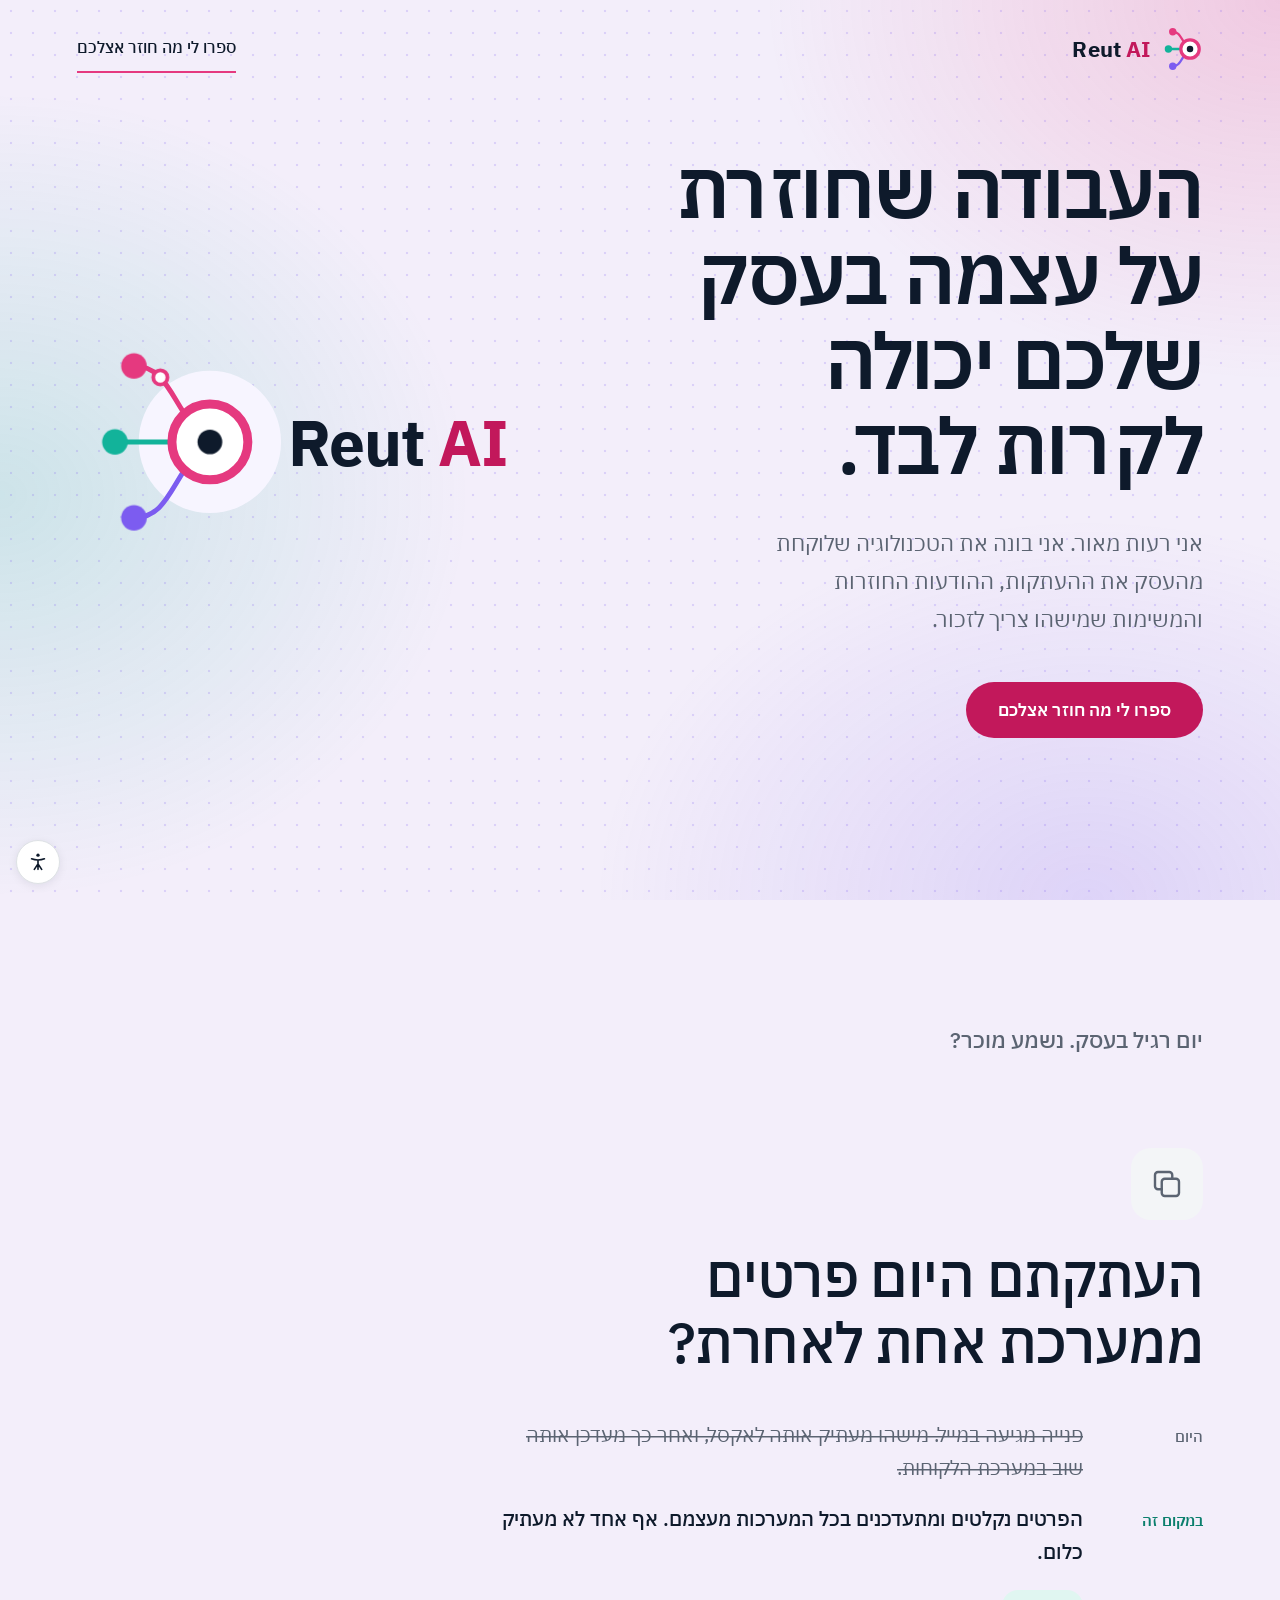
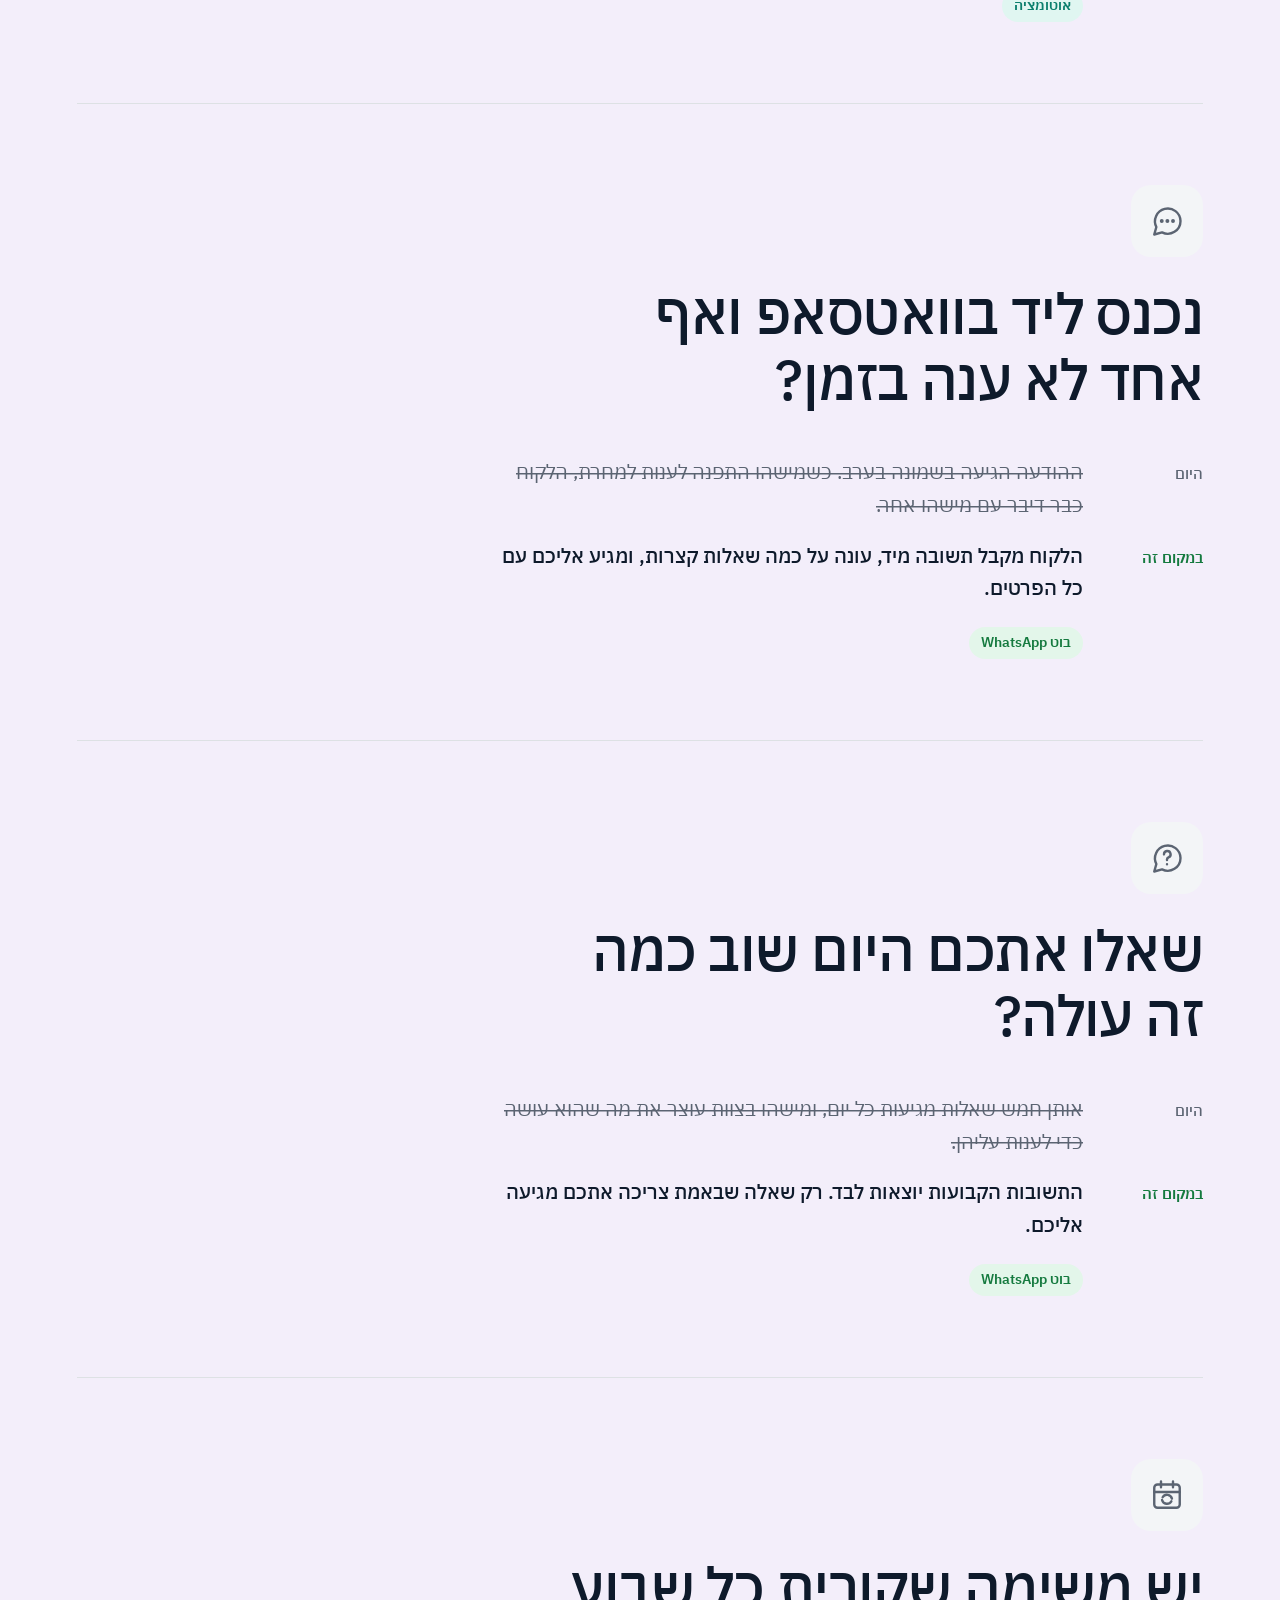
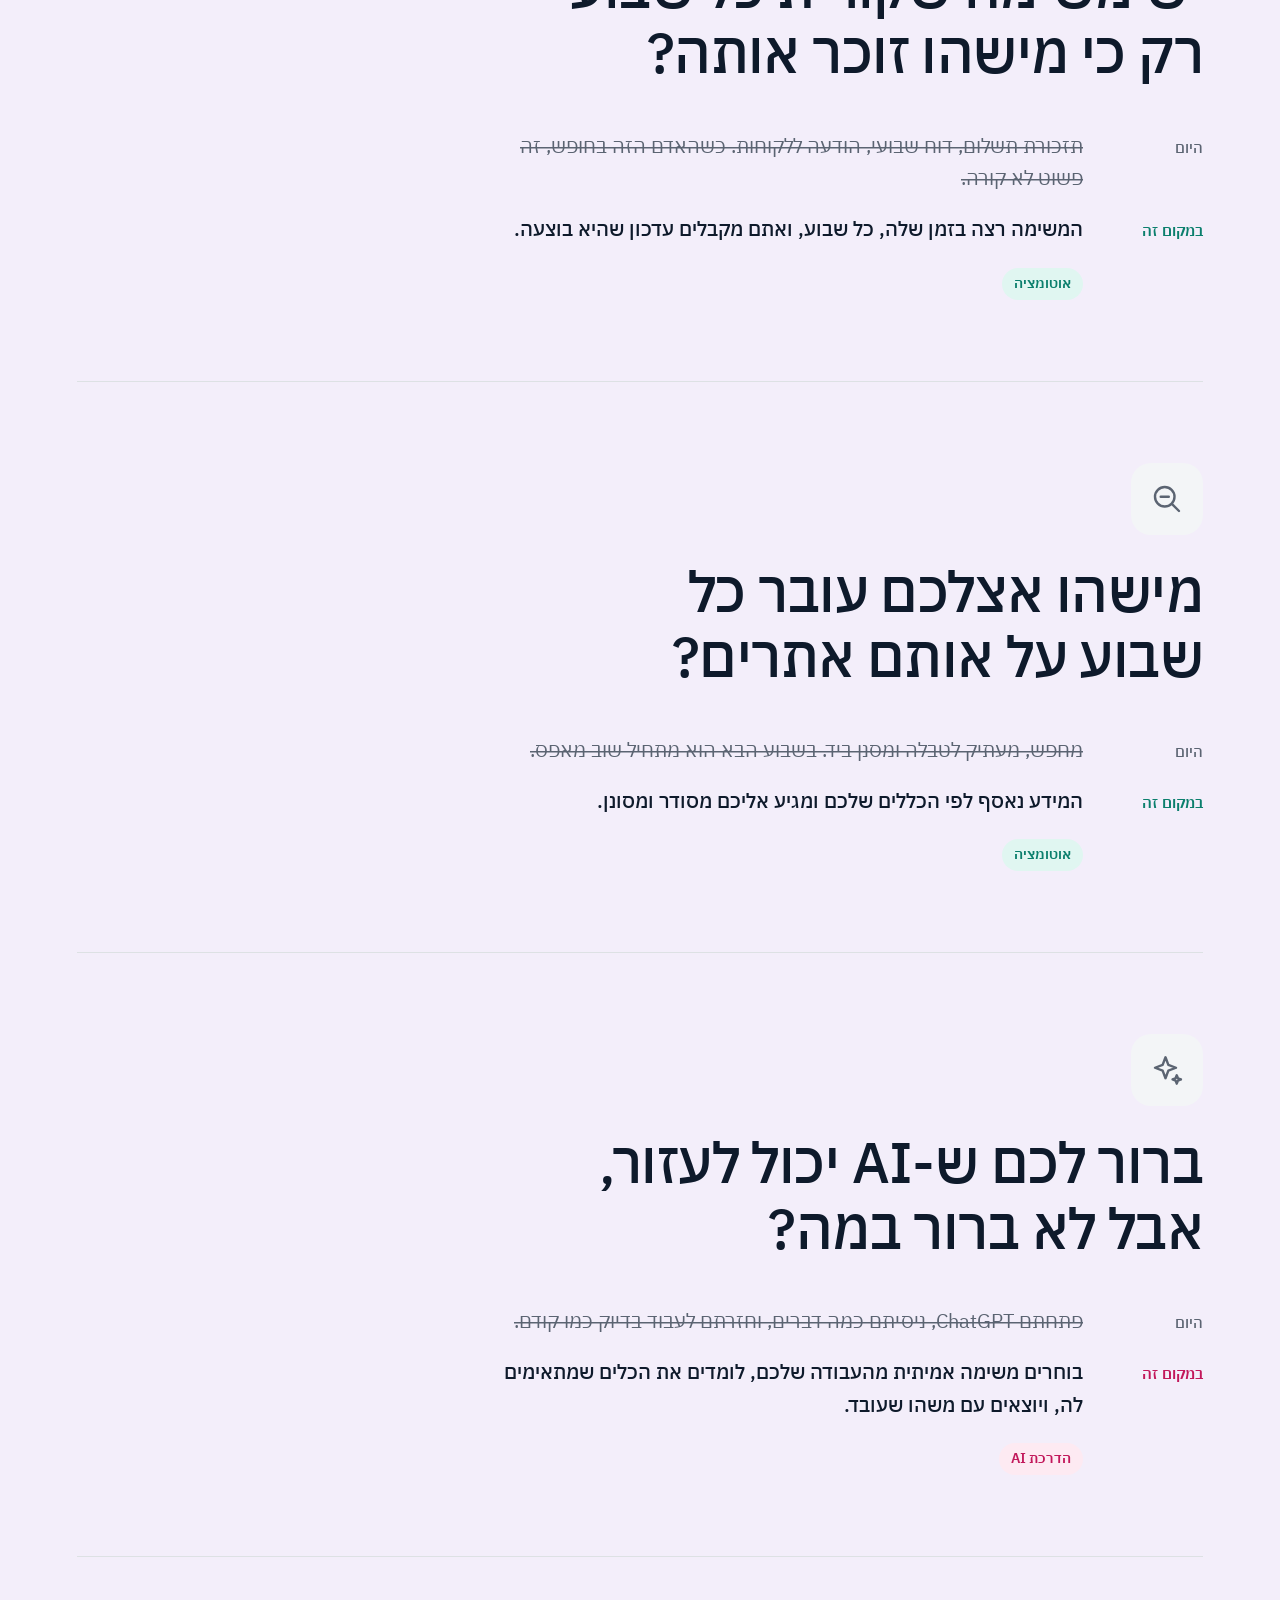
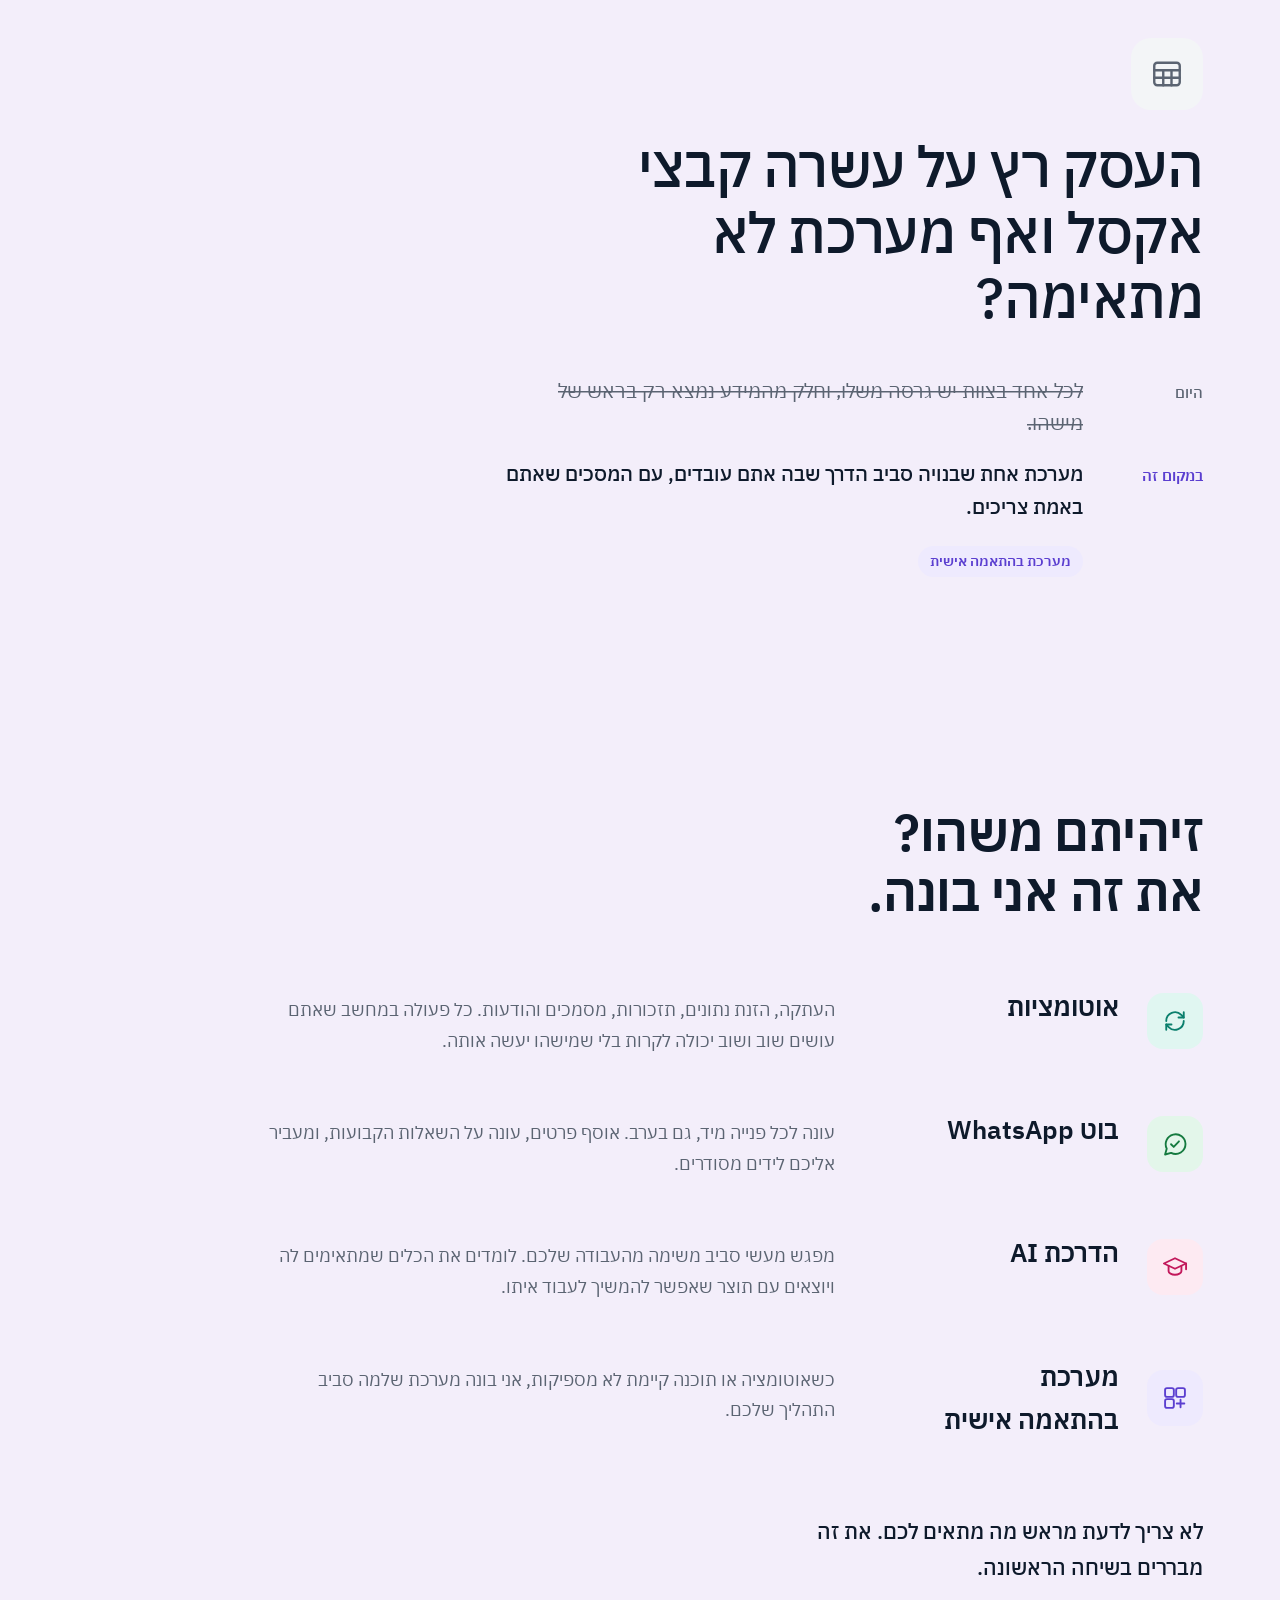
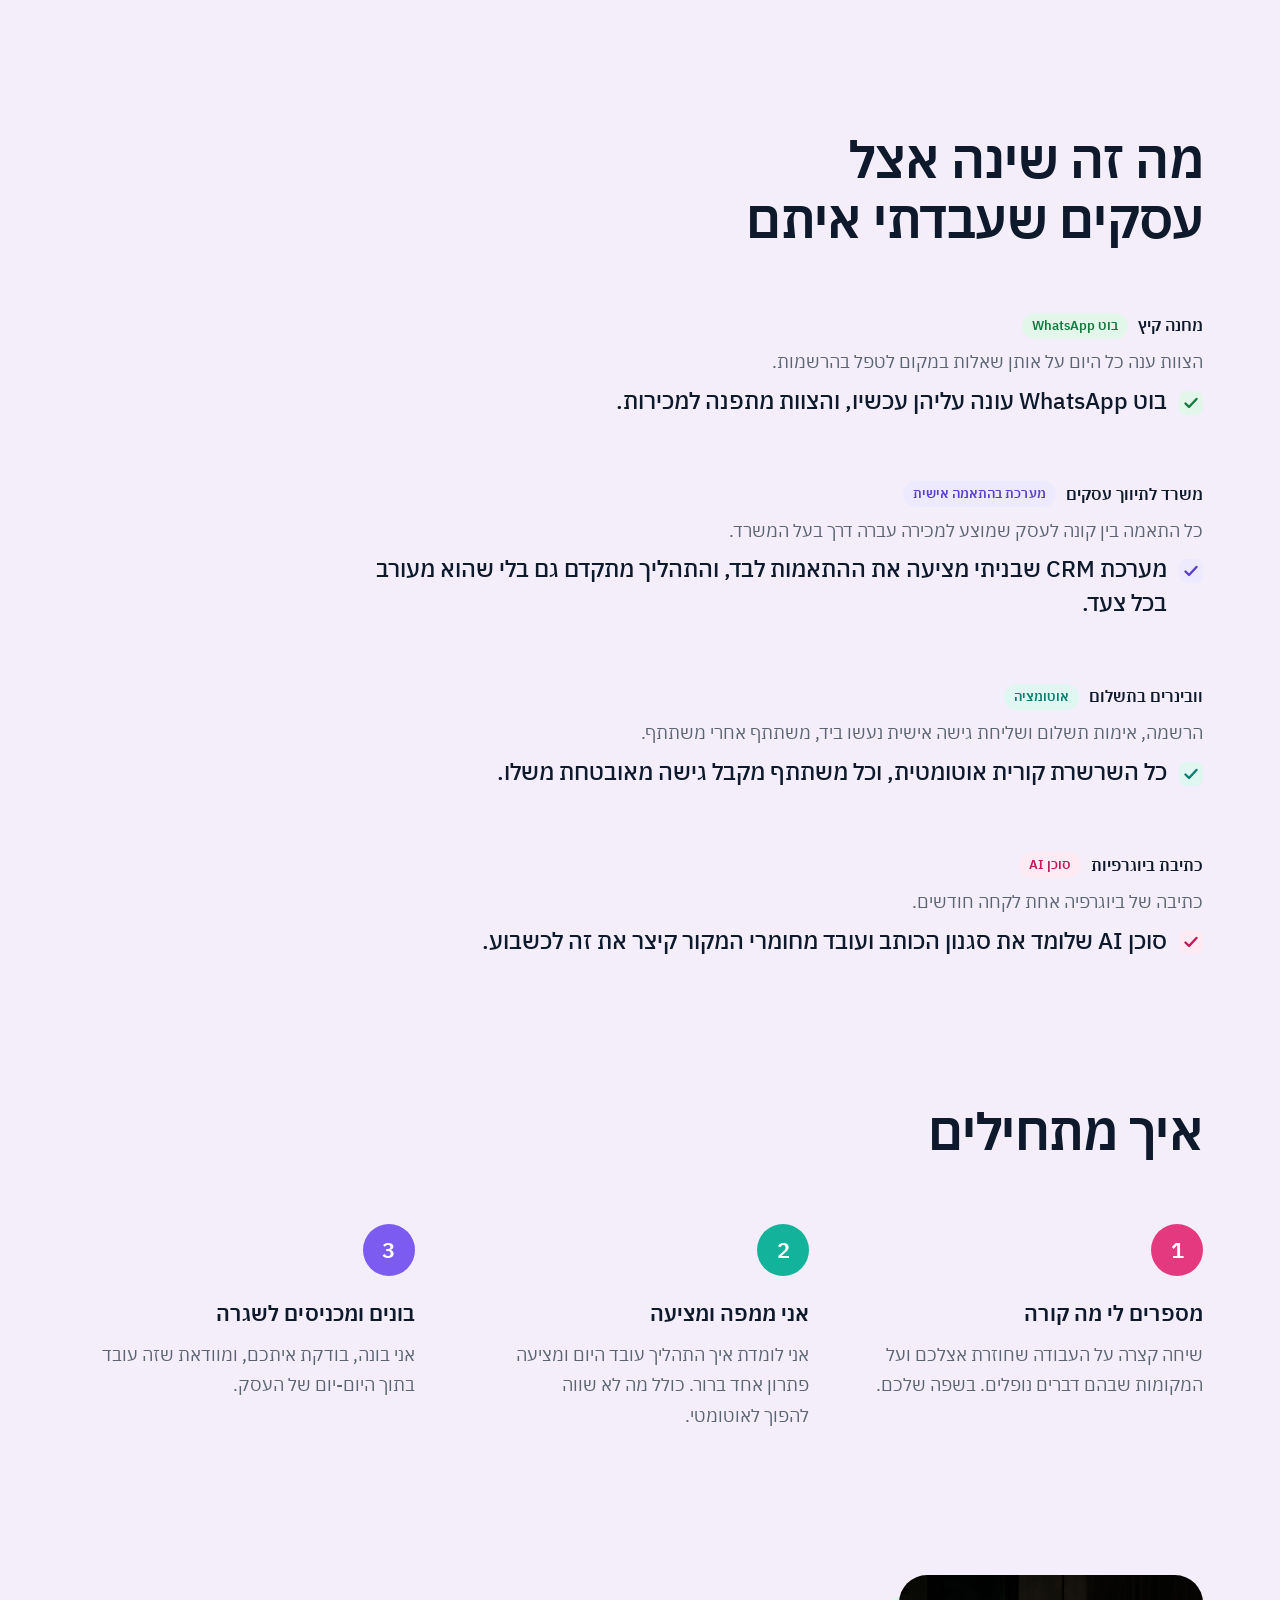
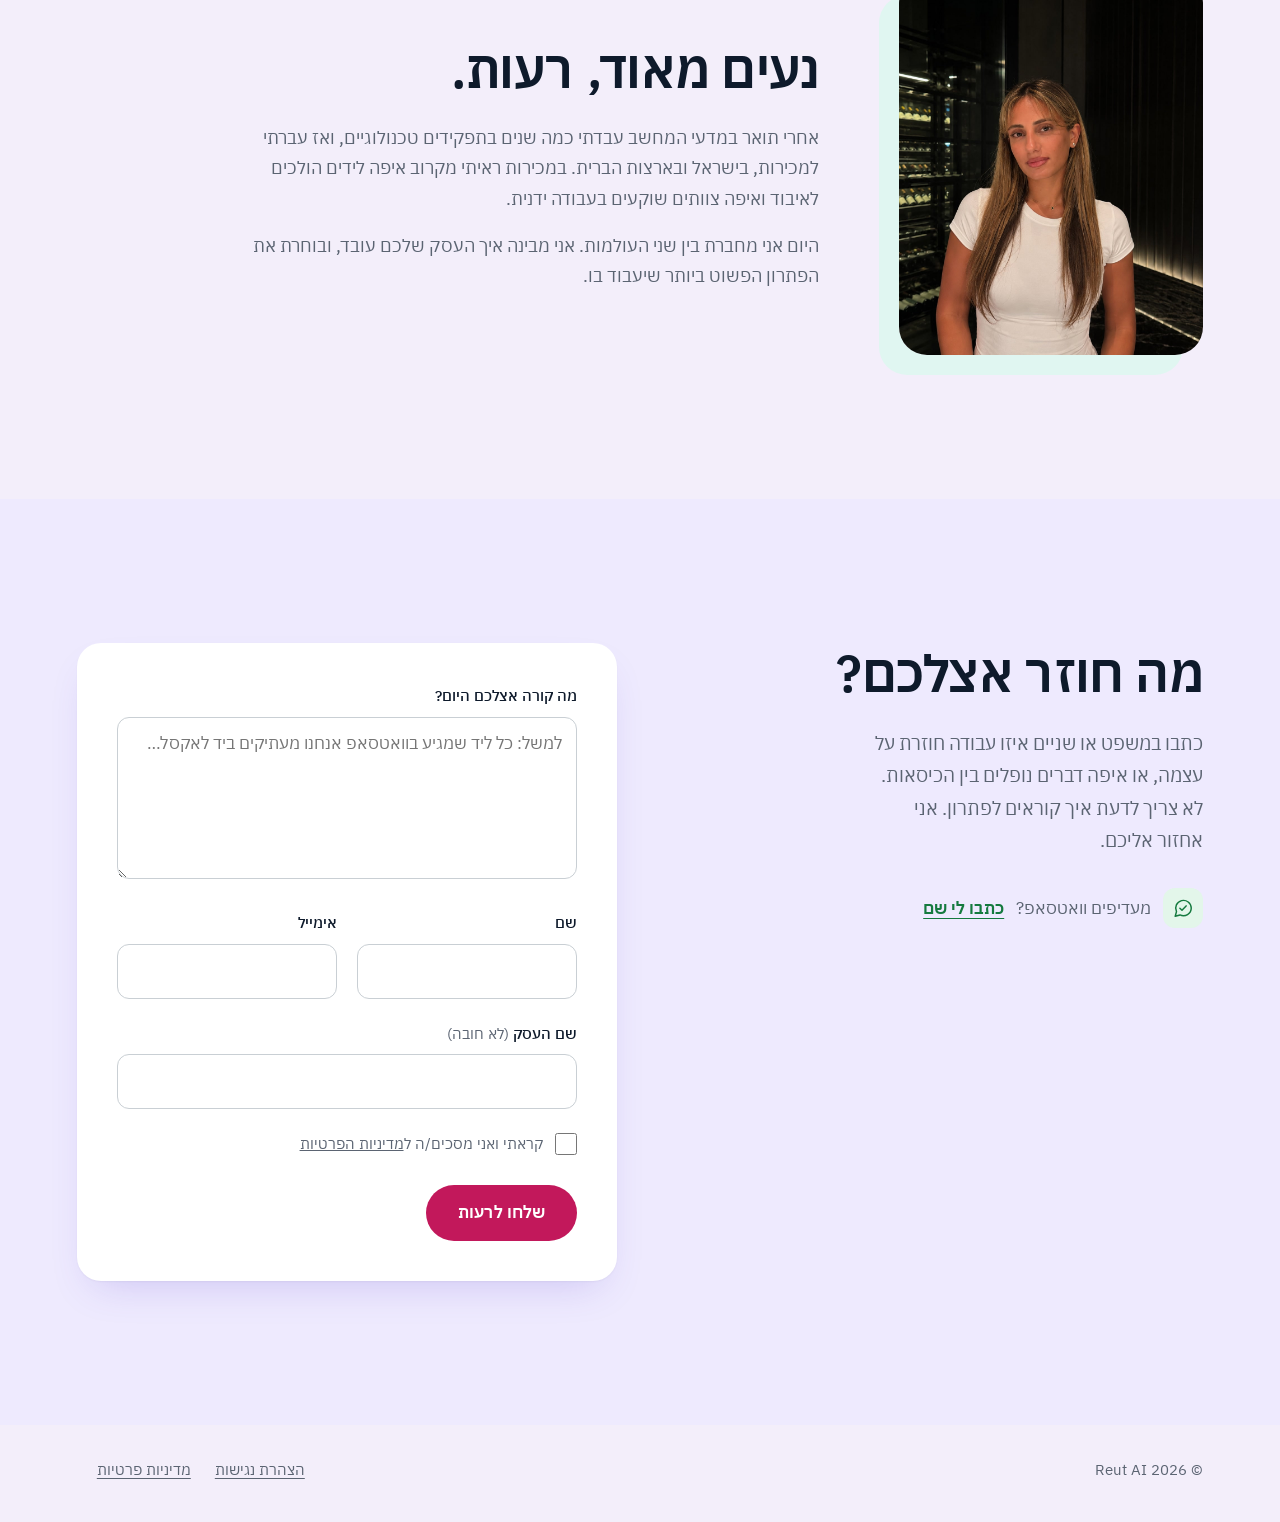
==== commit 7fbc4a3f: "Add SEO head to the new homepage Fixes the previous commit, which shipped the page with noindex and " ====
--- a/index.html
+++ b/index.html
@@ -3,10 +3,28 @@
 <head>
 <meta charset="utf-8">
 <meta name="viewport" content="width=device-width, initial-scale=1, viewport-fit=cover">
-<meta name="robots" content="noindex,nofollow">
 <title>Reut AI | העבודה שחוזרת על עצמה בעסק יכולה לקרות לבד</title>
 <meta name="description" content="רעות מאור בונה אוטומציות, בוטים לוואטסאפ, הדרכות AI מעשיות ומערכות בהתאמה אישית לעסקים שמבזבזים זמן על עבודה ידנית שחוזרת על עצמה.">
 <meta name="theme-color" content="#FFFFFF">
+<link rel="canonical" href="https://reutaisolutions.com/">
+<meta name="robots" content="index, follow, max-image-preview:large, max-snippet:-1, max-video-preview:-1">
+<meta name="author" content="רעות מאור">
+<!-- Open Graph (WhatsApp / LinkedIn / Facebook) -->
+<meta property="og:type" content="website">
+<meta property="og:site_name" content="Reut AI">
+<meta property="og:locale" content="he_IL">
+<meta property="og:title" content="Reut AI | העבודה שחוזרת על עצמה בעסק יכולה לקרות לבד">
+<meta property="og:description" content="רעות מאור בונה אוטומציות, בוטים לוואטסאפ, הדרכות AI מעשיות ומערכות בהתאמה אישית לעסקים שמבזבזים זמן על עבודה ידנית שחוזרת על עצמה.">
+<meta property="og:url" content="https://reutaisolutions.com/">
+<meta property="og:image" content="https://reutaisolutions.com/assets/hero-team.jpg">
+<meta property="og:image:width" content="1448">
+<meta property="og:image:height" content="1086">
+<meta property="og:image:alt" content="רעות מאור, Reut AI: אוטומציות, בוטים לוואטסאפ, הדרכות AI ומערכות בהתאמה אישית לעסקים">
+<!-- Twitter / X -->
+<meta name="twitter:card" content="summary_large_image">
+<meta name="twitter:title" content="Reut AI | העבודה שחוזרת על עצמה בעסק יכולה לקרות לבד">
+<meta name="twitter:description" content="רעות מאור בונה אוטומציות, בוטים לוואטסאפ, הדרכות AI מעשיות ומערכות בהתאמה אישית לעסקים שמבזבזים זמן על עבודה ידנית שחוזרת על עצמה.">
+<meta name="twitter:image" content="https://reutaisolutions.com/assets/hero-team.jpg">
 <link rel="icon" href="data:image/svg+xml,<svg xmlns='http://www.w3.org/2000/svg' viewBox='9 10 37 44'><path d='M18 16C26 16 26 26 34 32M14 32H34M18 48C26 48 26 38 34 32' fill='none' stroke='%237C5CF0' stroke-width='2.6' stroke-linecap='round'/><circle cx='18' cy='16' r='3.6' fill='%23E5397F'/><circle cx='14' cy='32' r='3.6' fill='%2312B39A'/><circle cx='18' cy='48' r='3.6' fill='%237C5CF0'/><circle cx='34' cy='32' r='8.5' fill='white' stroke='%23E5397F' stroke-width='3.4'/><circle cx='34' cy='32' r='3.2' fill='%230E1A2B'/></svg>">
 <link rel="preconnect" href="https://fonts.googleapis.com">
 <link rel="preconnect" href="https://fonts.gstatic.com" crossorigin>
@@ -257,7 +275,7 @@
 
 <!-- 6. About -->
 <section class="about" aria-labelledby="aboutTitle">
-  <img class="about__photo" src="../assets/about-photo.jpg" width="1086" height="1448" alt="רעות מאור" loading="lazy">
+  <img class="about__photo" src="assets/about-photo.jpg" width="1086" height="1448" alt="רעות מאור" loading="lazy">
   <div class="about__text">
     <h2 id="aboutTitle">נעים מאוד, רעות.</h2>
     <p>אחרי תואר במדעי המחשב עבדתי כמה שנים בתפקידים טכנולוגיים, ואז עברתי למכירות, בישראל ובארצות הברית. במכירות ראיתי מקרוב איפה לידים הולכים לאיבוד ואיפה צוותים שוקעים בעבודה ידנית.</p>
@@ -292,7 +310,7 @@
     </div>
     <div class="consent field--wide">
       <input id="privacyConsent" name="privacyConsent" type="checkbox" required>
-      <label for="privacyConsent">קראתי ואני מסכים/ה ל<a href="../privacy.html" target="_blank" rel="noopener">מדיניות הפרטיות</a></label>
+      <label for="privacyConsent">קראתי ואני מסכים/ה ל<a href="privacy.html" target="_blank" rel="noopener">מדיניות הפרטיות</a></label>
     </div>
     <div class="form__end field--wide">
       <button class="button" type="submit">שלחו לרעות</button>
@@ -305,7 +323,7 @@
 
 <footer class="foot">
   <p>© <span id="year"></span> <span translate="no">Reut AI</span></p>
-  <p><a href="../accessibility-statement.html">הצהרת נגישות</a> <a href="../privacy.html">מדיניות פרטיות</a></p>
+  <p><a href="accessibility-statement.html">הצהרת נגישות</a> <a href="privacy.html">מדיניות פרטיות</a></p>
 </footer>
 
 <button type="button" class="a11y" id="a11yToggle" aria-haspopup="dialog" aria-expanded="false" aria-controls="a11yPanel" aria-label="הגדרות נגישות">
@@ -318,6 +336,86 @@
   <button type="button" class="a11y-reset" id="a11yReset">איפוס</button>
 </div>
 
+<script type="application/ld+json">
+{
+  "@context": "https://schema.org",
+  "@graph": [
+    {
+      "@type": "WebSite",
+      "@id": "https://reutaisolutions.com/#website",
+      "url": "https://reutaisolutions.com/",
+      "name": "Reut AI",
+      "inLanguage": "he-IL",
+      "publisher": { "@id": "https://reutaisolutions.com/#organization" }
+    },
+    {
+      "@type": ["Organization", "ProfessionalService"],
+      "@id": "https://reutaisolutions.com/#organization",
+      "name": "Reut AI",
+      "url": "https://reutaisolutions.com/",
+      "image": "https://reutaisolutions.com/assets/hero-team.jpg",
+      "description": "אוטומציה, סוכני AI ומערכות CRM מותאמות לעסקים. איתור התהליכים שמעכבים את העסק ובניית פתרונות טכנולוגיים שחוסכים זמן ומצמצמים עבודה ידנית.",
+      "founder": { "@id": "https://reutaisolutions.com/#reut-maor" },
+      "areaServed": { "@type": "Country", "name": "Israel" },
+      "knowsAbout": [
+        "אוטומציה עסקית",
+        "Business process automation",
+        "סוכני AI לעסקים",
+        "AI agents",
+        "מערכות CRM מותאמות אישית",
+        "Custom CRM development",
+        "אוטומציה של וואטסאפ",
+        "WhatsApp automation",
+        "פיתוח כלים ואפליקציות לעסקים",
+        "Software development",
+        "ייעול תהליכים עסקיים"
+      ],
+      "hasOfferCatalog": {
+        "@type": "OfferCatalog",
+        "name": "שירותי Reut AI",
+        "itemListElement": [
+          { "@type": "Offer", "itemOffered": { "@type": "Service", "name": "אוטומציה לעסקים", "description": "ייעול תהליכים חוזרים ואוטומציה עסקית שמחברת בין מערכות וחוסכת עבודה ידנית." } },
+          { "@type": "Offer", "itemOffered": { "@type": "Service", "name": "סוכני AI לעסקים", "description": "בניית סוכני AI ממוקדים שמחוברים לידע ולמערכות של העסק ומבצעים משימות בתוך תהליך העבודה." } },
+          { "@type": "Offer", "itemOffered": { "@type": "Service", "name": "מערכות CRM מותאמות אישית", "description": "מערכות לניהול לקוחות ותהליכים שמתוכננות סביב זרימת העבודה האמיתית של העסק." } },
+          { "@type": "Offer", "itemOffered": { "@type": "Service", "name": "אוטומציה של וואטסאפ וצ׳אט", "description": "מענה אוטומטי, איסוף פרטים וניתוב פניות בוואטסאפ ובצ׳אט, מחובר ל-CRM ולתהליכים העסקיים." } },
+          { "@type": "Offer", "itemOffered": { "@type": "Service", "name": "תהליכי עבודה מונעי נתונים", "description": "חיבור בין הנתונים, הכלים והתהליכים של העסק לזרימת עבודה אחת ויעילה." } },
+          { "@type": "Offer", "itemOffered": { "@type": "Service", "name": "כלים מותאמים אישית", "description": "תכנון ובנייה מאפס של כלים ומערכות לפתרון אתגרים תפעוליים ייחודיים." } }
+        ]
+      }
+    },
+    {
+      "@type": "Person",
+      "@id": "https://reutaisolutions.com/#reut-maor",
+      "name": "רעות מאור",
+      "alternateName": "Reut Maor",
+      "jobTitle": "בונה אוטומציות ופתרונות AI לעסקים",
+      "worksFor": { "@id": "https://reutaisolutions.com/#organization" },
+      "knowsLanguage": ["he", "en"],
+      "workLocation": { "@type": "Place", "address": { "@type": "PostalAddress", "addressCountry": "IL" } },
+      "knowsAbout": [
+        "אוטומציה עסקית",
+        "סוכני AI",
+        "מערכות CRM מותאמות אישית",
+        "אוטומציה של וואטסאפ",
+        "פיתוח תוכנה וכלים לעסקים",
+        "ייעול תהליכים עסקיים"
+      ],
+      "description": "רעות מאור, מייסדת Reut AI. רקע שמשלב מדעי המחשב ותפקידים טכנולוגיים עם ניסיון במכירות בישראל ובארצות הברית. בונה אוטומציות, סוכני AI, מערכות CRM מותאמות וכלים ייעודיים לעסקים קטנים ובינוניים."
+    },
+    {
+      "@type": "WebPage",
+      "@id": "https://reutaisolutions.com/#webpage",
+      "url": "https://reutaisolutions.com/",
+      "name": "Reut AI | העבודה שחוזרת על עצמה בעסק יכולה לקרות לבד",
+      "description": "רעות מאור בונה אוטומציות, בוטים לוואטסאפ, הדרכות AI מעשיות ומערכות בהתאמה אישית לעסקים שמבזבזים זמן על עבודה ידנית שחוזרת על עצמה.",
+      "inLanguage": "he-IL",
+      "isPartOf": { "@id": "https://reutaisolutions.com/#website" },
+      "about": { "@id": "https://reutaisolutions.com/#organization" },
+      "primaryImageOfPage": "https://reutaisolutions.com/assets/hero-team.jpg"
+    }
+  ]
+}
+</script>
 <script src="app.js"></script>
 </body>
 </html>
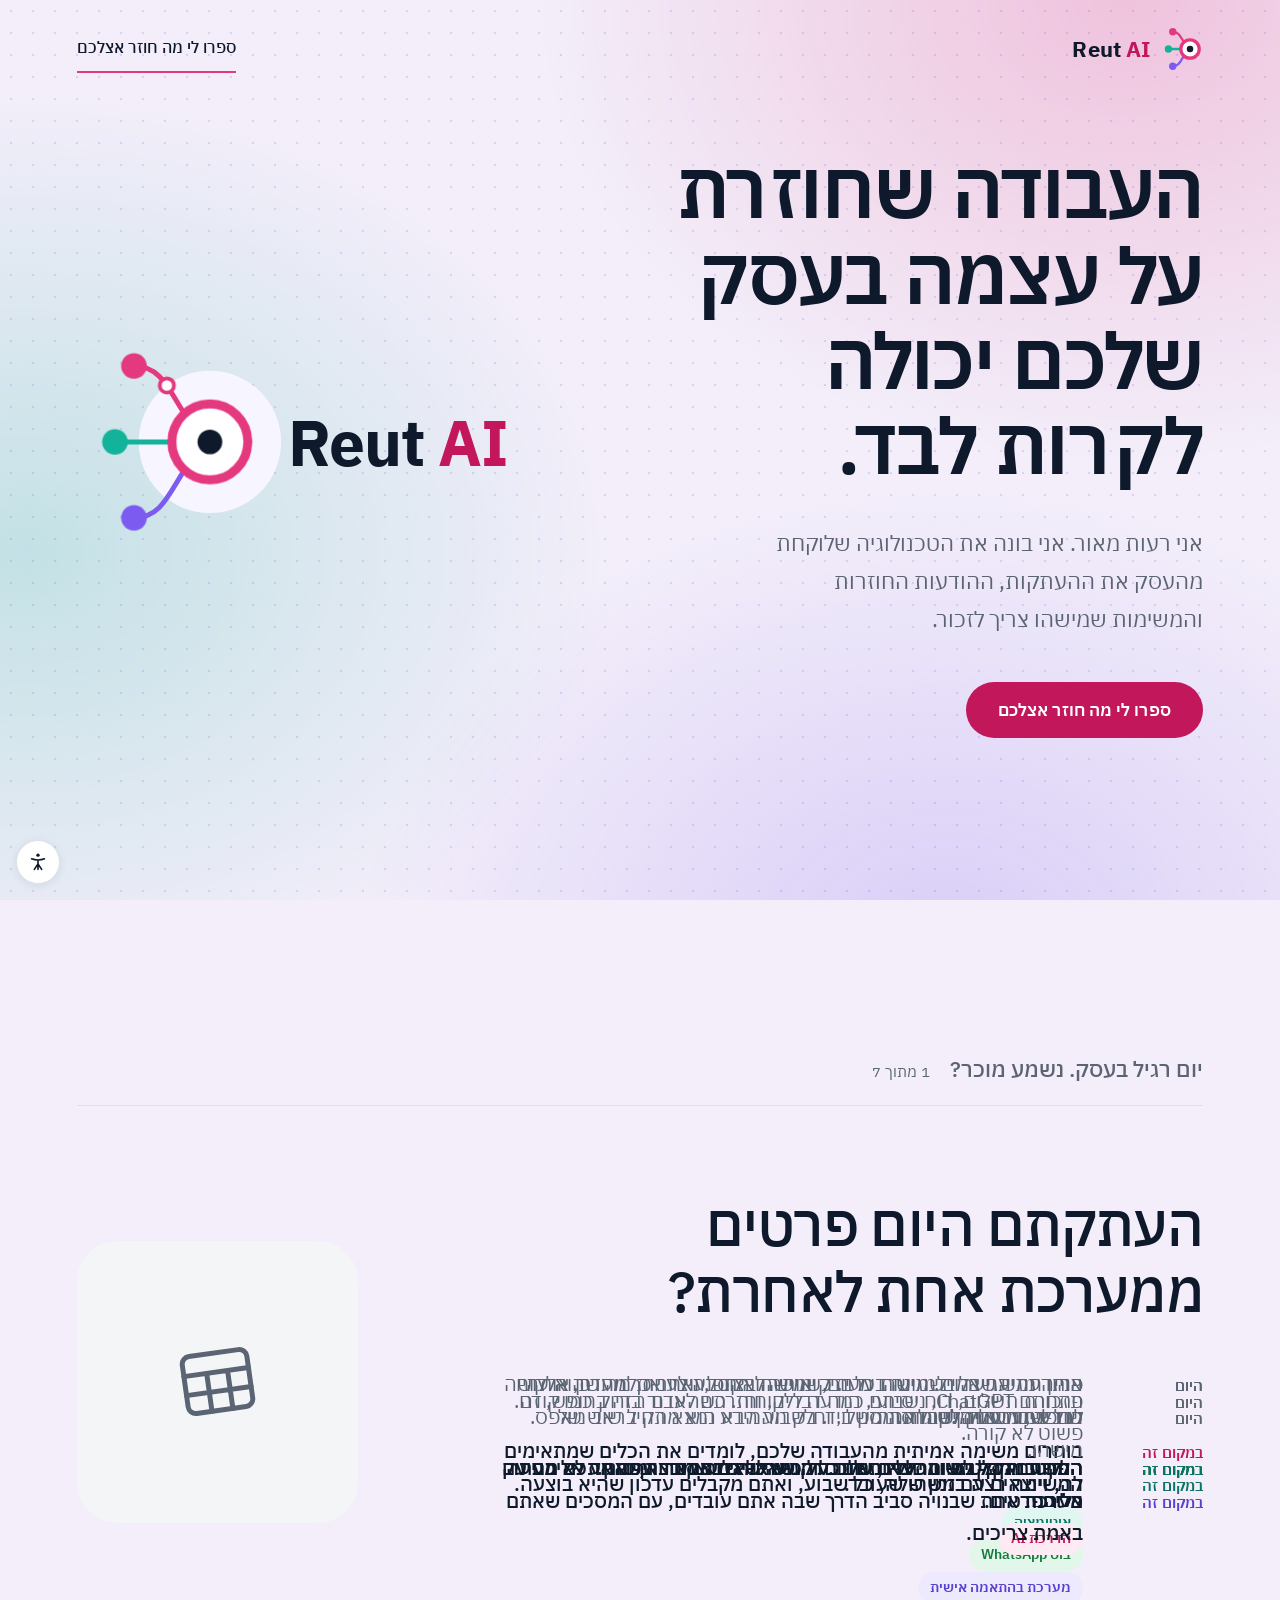
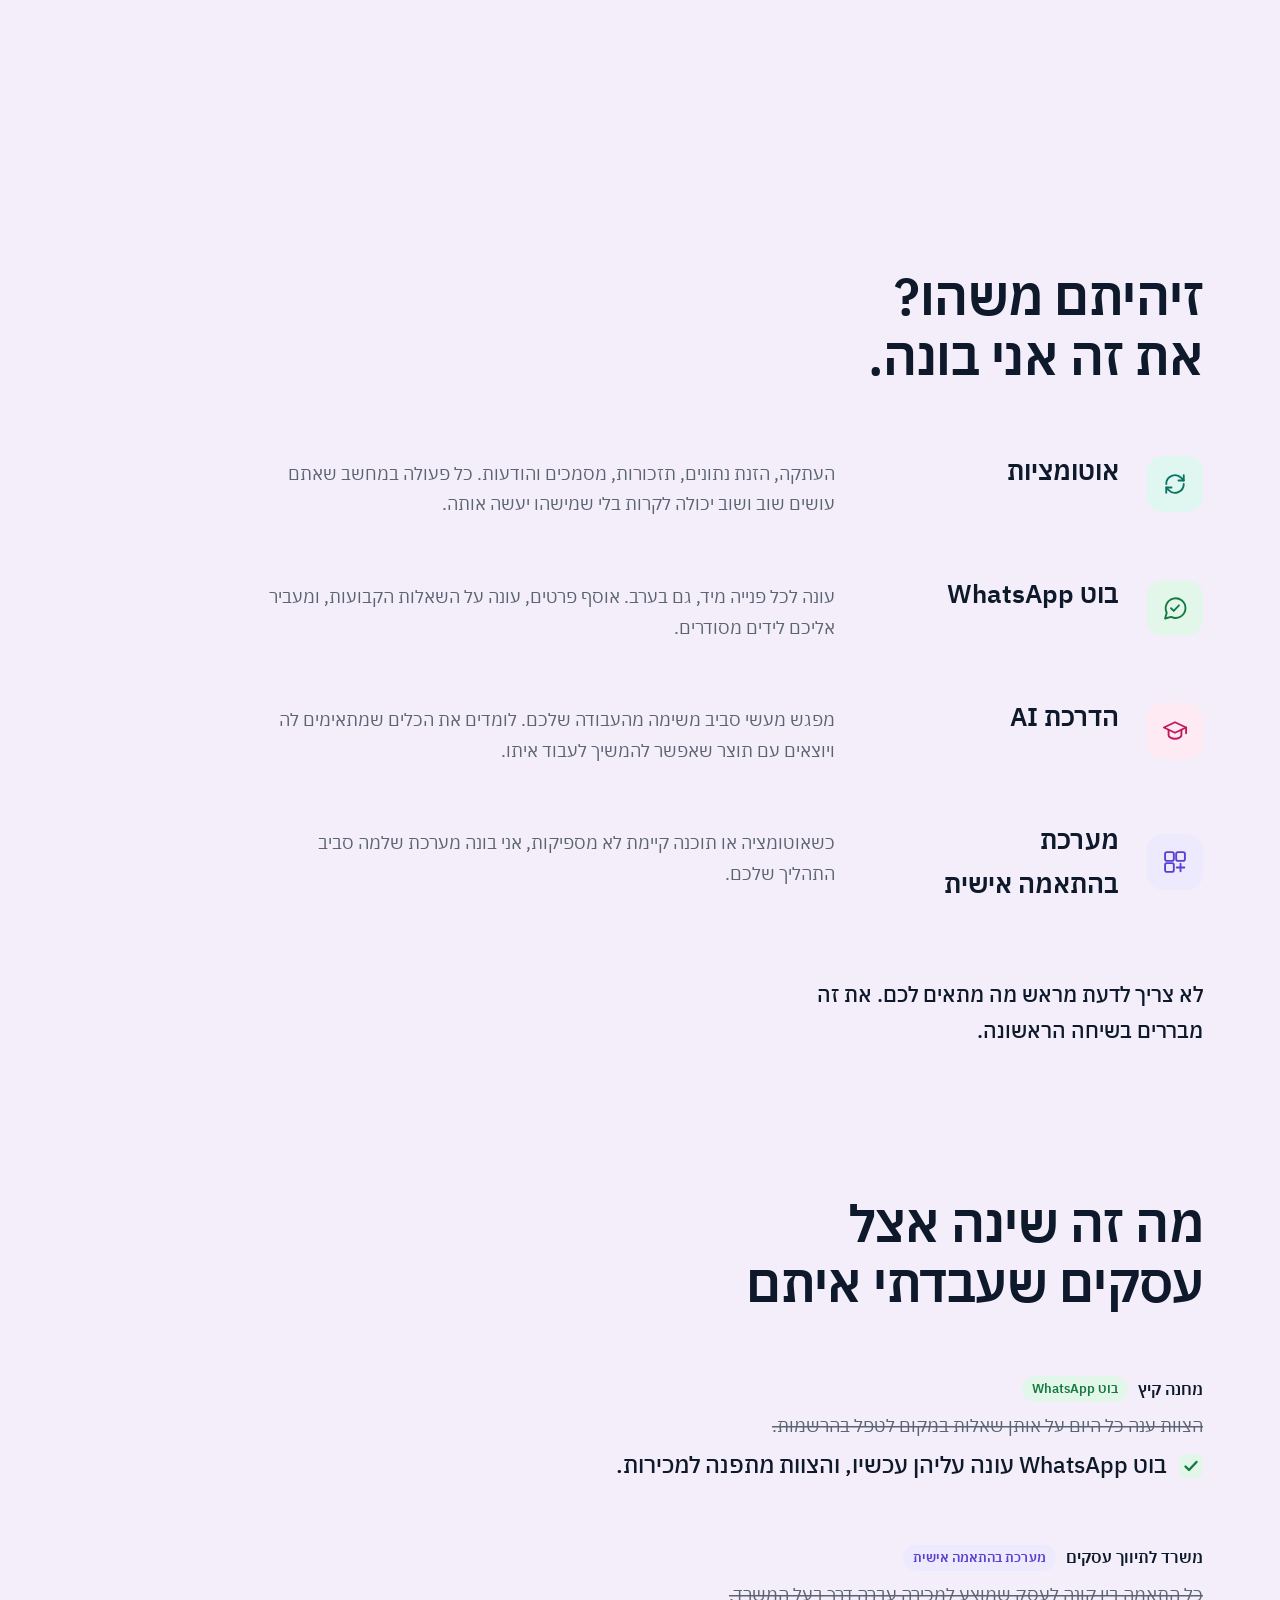
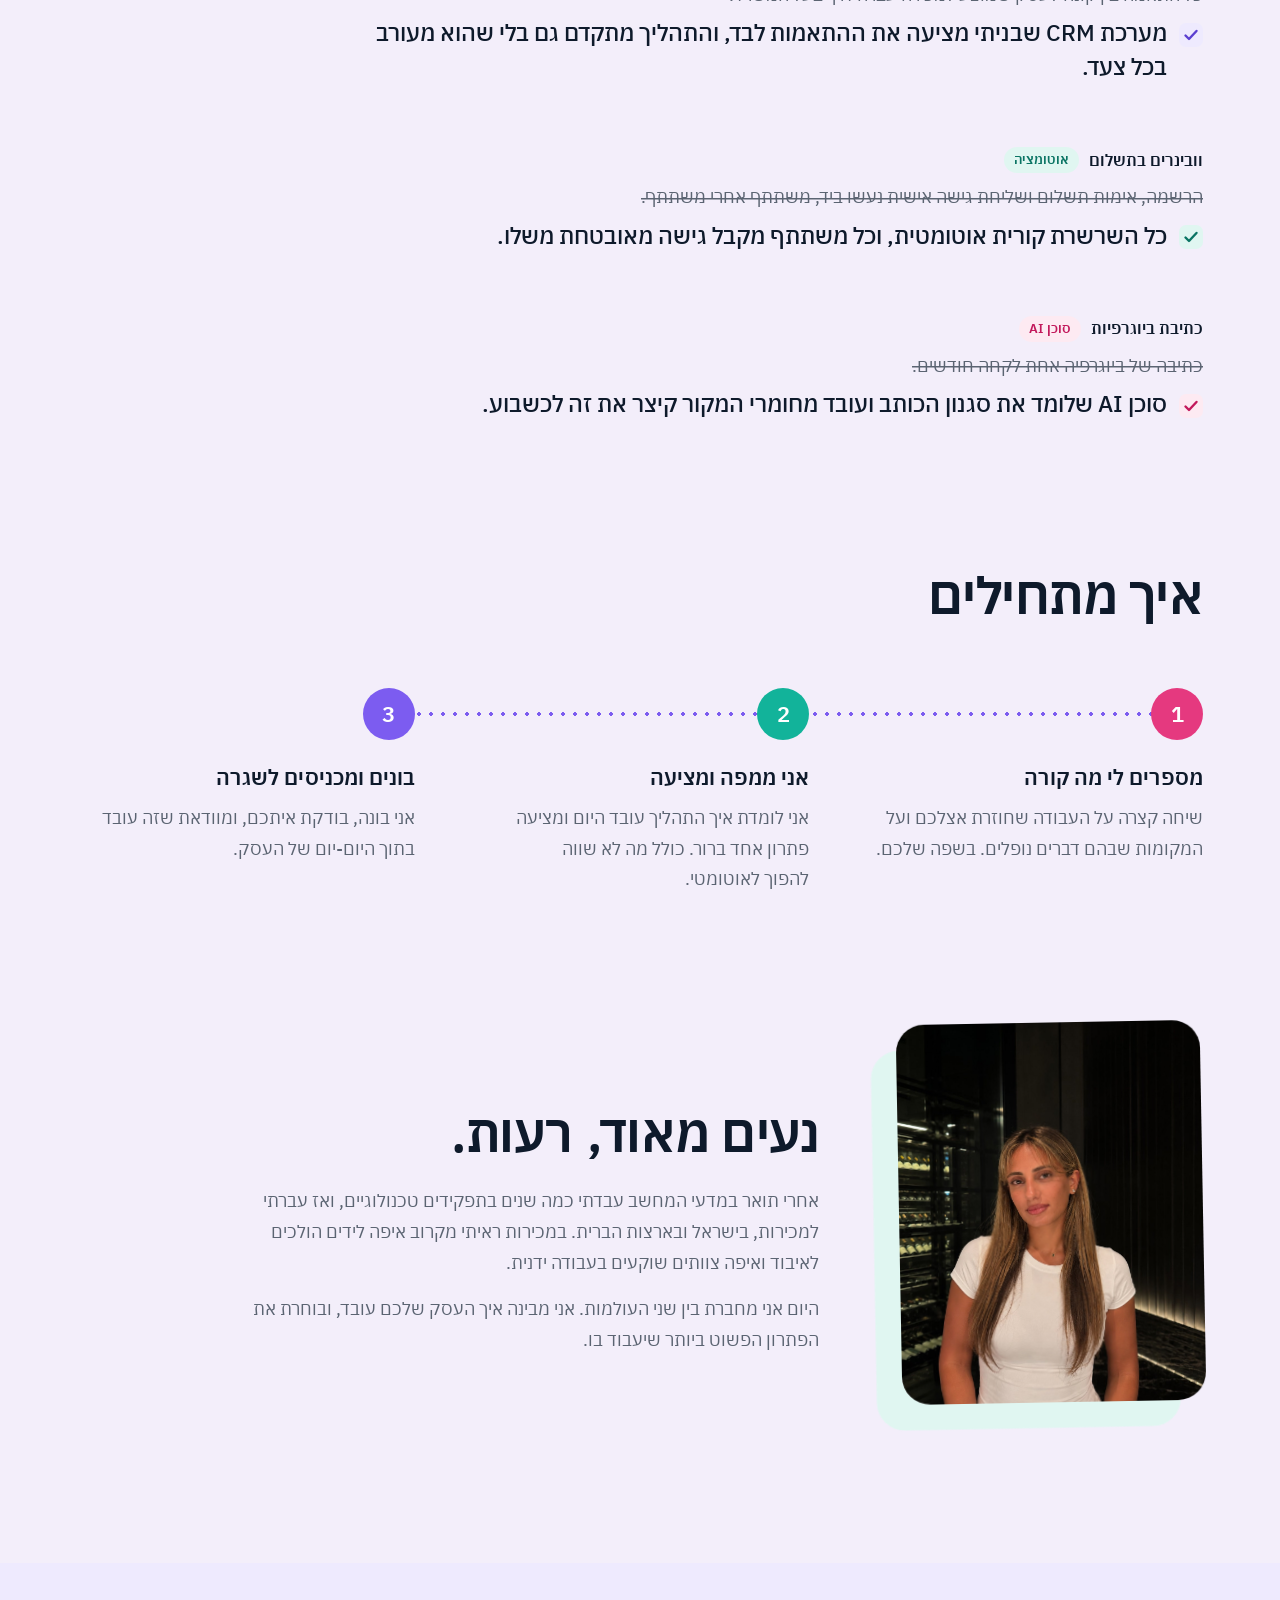
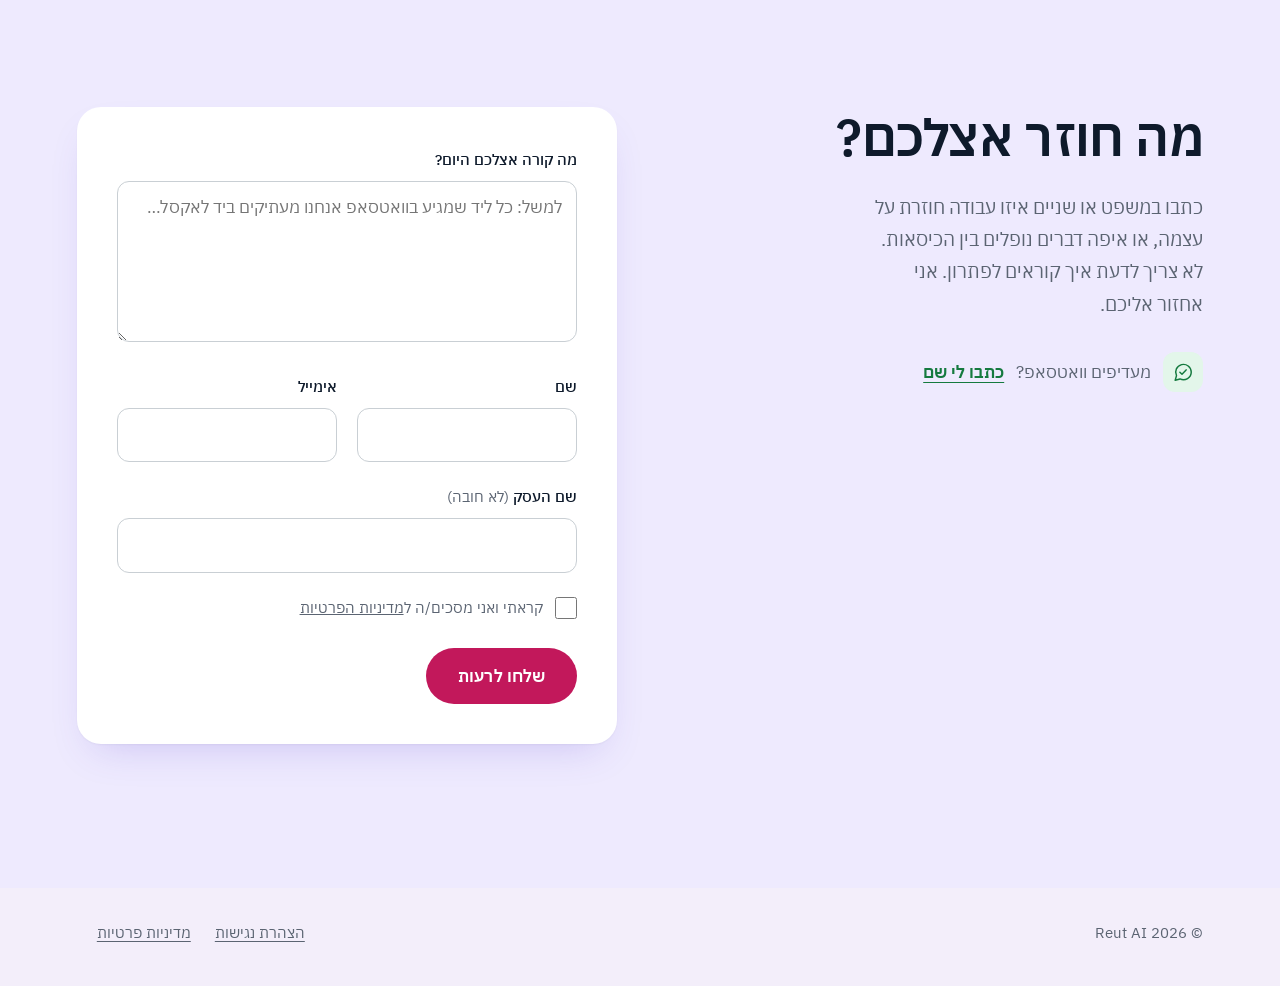
==== commit 745dbd49: "Add scroll motion to the homepage; fix analytics name clash Scroll-linked: brand colour glows drift " ====
--- a/index.html
+++ b/index.html
@@ -32,6 +32,7 @@
 <link rel="stylesheet" href="styles.css">
 </head>
 <body>
+<div class="backdrop" aria-hidden="true"><span class="backdrop__glow backdrop__glow--pink"></span><span class="backdrop__glow backdrop__glow--teal"></span><span class="backdrop__glow backdrop__glow--violet"></span></div>
 
 <!-- Icon set: one symbol per situation and per capability -->
 <svg width="0" height="0" style="position:absolute" aria-hidden="true" focusable="false">
@@ -233,22 +234,22 @@
   <ul class="proof__list">
     <li data-kind="whatsapp">
       <p class="proof__who">מחנה קיץ <span class="proof__tag">בוט WhatsApp</span></p>
-      <p class="proof__was">הצוות ענה כל היום על אותן שאלות במקום לטפל בהרשמות.</p>
+      <p class="proof__was"><span class="strike">הצוות ענה כל היום על אותן שאלות במקום לטפל בהרשמות.</span></p>
       <p class="proof__now">בוט WhatsApp עונה עליהן עכשיו, והצוות מתפנה למכירות.</p>
     </li>
     <li data-kind="custom">
       <p class="proof__who">משרד לתיווך עסקים <span class="proof__tag">מערכת בהתאמה אישית</span></p>
-      <p class="proof__was">כל התאמה בין קונה לעסק שמוצע למכירה עברה דרך בעל המשרד.</p>
+      <p class="proof__was"><span class="strike">כל התאמה בין קונה לעסק שמוצע למכירה עברה דרך בעל המשרד.</span></p>
       <p class="proof__now">מערכת CRM שבניתי מציעה את ההתאמות לבד, והתהליך מתקדם גם בלי שהוא מעורב בכל צעד.</p>
     </li>
     <li data-kind="automation">
       <p class="proof__who">וובינרים בתשלום <span class="proof__tag">אוטומציה</span></p>
-      <p class="proof__was">הרשמה, אימות תשלום ושליחת גישה אישית נעשו ביד, משתתף אחרי משתתף.</p>
+      <p class="proof__was"><span class="strike">הרשמה, אימות תשלום ושליחת גישה אישית נעשו ביד, משתתף אחרי משתתף.</span></p>
       <p class="proof__now">כל השרשרת קורית אוטומטית, וכל משתתף מקבל גישה מאובטחת משלו.</p>
     </li>
     <li data-kind="training">
       <p class="proof__who">כתיבת ביוגרפיות <span class="proof__tag">סוכן AI</span></p>
-      <p class="proof__was">כתיבה של ביוגרפיה אחת לקחה חודשים.</p>
+      <p class="proof__was"><span class="strike">כתיבה של ביוגרפיה אחת לקחה חודשים.</span></p>
       <p class="proof__now">סוכן AI שלומד את סגנון הכותב ועובד מחומרי המקור קיצר את זה לכשבוע.</p>
     </li>
   </ul>
--- a/styles.css
+++ b/styles.css
@@ -14,7 +14,7 @@
   --rule:     #DDE1E4;
 
   --pink:   #E5397F;  --pink-ink:   #C2185B;  --pink-wash:   #FDEAF2;
-  --teal:   #12B39A;  --teal-ink:   #0B7F6D;  --teal-wash:   #E0F6F1;
+  --teal:   #12B39A;  --teal-ink:   #0A7464;  --teal-wash:   #E0F6F1;
   --violet: #7C5CF0;  --violet-ink: #5B3FD0;  --violet-wash: #EEEAFE;
   --green:  #22B35E;  --green-ink:  #157A3F;  --green-wash:  #E3F6EA;
   --lilac:  #F7F5FF;
@@ -39,15 +39,22 @@
   font-family: var(--font); font-size: 1.125rem; line-height: 1.7;
   -webkit-font-smoothing: antialiased; overflow-x: clip;
 }
-/* soft brand backdrop: colour glows from the logo trio + a fine dot print */
+/* soft brand backdrop: a fine dot print over three colour glows from the
+   logo trio. The glows drift at different speeds as the page scrolls
+   (--sp, 0..1, set on .backdrop by app.js), so the colour shifts from
+   section to section. */
 body::before {
   content: ""; position: fixed; inset: 0; z-index: -1; pointer-events: none;
-  background:
-    radial-gradient(circle, rgba(124,92,240,.20) 1.1px, transparent 1.6px) 0 0 / 22px 22px,
-    radial-gradient(46rem 34rem at 100% 0%,  rgba(229,57,127,.20), transparent 70%),
-    radial-gradient(42rem 36rem at 0% 55%,   rgba(18,179,154,.17), transparent 70%),
-    radial-gradient(44rem 34rem at 85% 100%, rgba(124,92,240,.18), transparent 70%);
-}
+  background: radial-gradient(circle, rgba(124,92,240,.20) 1.1px, transparent 1.6px) 0 0 / 22px 22px;
+}
+.backdrop { position: fixed; inset: 0; z-index: -2; overflow: hidden; pointer-events: none; --sp: 0; }
+.backdrop__glow { position: absolute; width: 92vmax; height: 72vmax; border-radius: 50%; }
+.backdrop__glow--pink   { top: -36vmax; right: -34vmax; background: radial-gradient(closest-side, rgba(229,57,127,.24), transparent);
+  transform: translate3d(calc(var(--sp) * -38vw), calc(var(--sp) * 70vh), 0); }
+.backdrop__glow--teal   { top: 10vh; left: -44vmax; background: radial-gradient(closest-side, rgba(18,179,154,.21), transparent);
+  transform: translate3d(calc(var(--sp) * 30vw), calc(var(--sp) * -18vh), 0) scale(calc(1 + var(--sp) * .25)); }
+.backdrop__glow--violet { bottom: -40vmax; right: -20vmax; background: radial-gradient(closest-side, rgba(124,92,240,.22), transparent);
+  transform: translate3d(calc(var(--sp) * -24vw), calc(var(--sp) * -42vh), 0); }
 h1, h2, h3, p, figure { margin: 0; }
 h1, h2, h3 { text-wrap: balance; }
 p { text-wrap: pretty; }
@@ -345,11 +352,102 @@
 .a11y-panel button[aria-pressed="true"] { background: var(--ink); border-color: var(--ink); color: #fff; }
 .a11y-reset { margin-inline-start: 0 !important; }
 
+/* ================================================================ motion --
+   One idea, carried down the page: what happens by hand today is struck
+   out, and the new way flows in, in the logo's colours. Every rule here
+   sits under html.js-motion (added by app.js only when motion is
+   allowed), so without JS, or with reduced motion, the page is complete
+   and still. Scroll-linked values arrive as custom properties:
+     .hero         --hp  0..1  hero scrolled away
+     .day          --dp  0..1  progress through the day (desktop stage)
+     .start__steps --stp 0..1  thread drawn between the steps
+     .about        --ap  0..1  photo passing through the viewport
+   Entrances get .is-in from an IntersectionObserver.
+   ========================================================================== */
+@media (prefers-reduced-motion: no-preference) {
+  html.js-motion:not(.a11y-reduce-motion) {
+    --out: cubic-bezier(.16, 1, .3, 1);
+    --pop: cubic-bezier(.3, 1.5, .5, 1); /* the logo dots' pop (hm-pop), reused for every pop below */
+  }
+
+  /* hero: the copy lifts away, the mark floats forward */
+  html.js-motion:not(.a11y-reduce-motion) .hero__text { transform: translate3d(0, calc(var(--hp, 0) * -70px), 0); opacity: calc(1 - var(--hp, 0) * .75); }
+  html.js-motion:not(.a11y-reduce-motion) .hero__mark { transform: translate3d(0, calc(var(--hp, 0) * 90px), 0) scale(calc(1 + var(--hp, 0) * .12)); }
+
+  /* the day, desktop stage: a thread under the heading fills in the colour
+     of the current situation, and the tile turns in on every change */
+  html.js-motion:not(.a11y-reduce-motion) .day.is-stage .day__head { position: relative; padding-bottom: 18px; }
+  html.js-motion:not(.a11y-reduce-motion) .day.is-stage .day__head::before { content: ""; position: absolute; inset-inline: 0; bottom: 1px; height: 1px; background: var(--rule); }
+  html.js-motion:not(.a11y-reduce-motion) .day.is-stage .day__head::after {
+    content: ""; position: absolute; inset-inline: 0; bottom: 0; height: 3px; border-radius: 3px;
+    background: var(--c2, var(--pink)); transform-origin: right; transform: scaleX(var(--dp, 0));
+    transition: background-color .5s var(--ease);
+  }
+  html.js-motion:not(.a11y-reduce-motion) .day.is-stage .sit .sit__art { transform: rotate(-8deg) scale(.86); transition: transform .8s var(--out), background-color .6s var(--ease), color .6s var(--ease); }
+  html.js-motion:not(.a11y-reduce-motion) .day.is-stage .sit.is-active .sit__art { transform: none; }
+  html.js-motion:not(.a11y-reduce-motion) .day.is-stage .sit .sit__q { clip-path: inset(0 0 0 100%); transition: clip-path .7s var(--out) .05s; }
+  html.js-motion:not(.a11y-reduce-motion) .day.is-stage .sit.is-active .sit__q { clip-path: inset(-.2em 0 -.3em 0); }
+
+  /* the day, phones: each situation arrives as it scrolls in */
+  html.js-motion:not(.a11y-reduce-motion) .day.is-live:not(.is-stage) .sit .sit__art { transform: scale(.7) rotate(-10deg); opacity: 0; transition: transform .7s var(--out), opacity .4s, background-color .6s var(--ease), color .6s var(--ease); }
+  html.js-motion:not(.a11y-reduce-motion) .day.is-live:not(.is-stage) .sit .sit__q { opacity: 0; transform: translate3d(0, 24px, 0); transition: opacity .6s var(--out) .1s, transform .7s var(--out) .1s; }
+  html.js-motion:not(.a11y-reduce-motion) .day.is-live:not(.is-stage) .sit.is-in .sit__art { transform: none; opacity: 1; }
+  html.js-motion:not(.a11y-reduce-motion) .day.is-live:not(.is-stage) .sit.is-in .sit__q { opacity: 1; transform: none; }
+
+  /* what I build: tiles pop in turn, text is wiped in from the reading edge */
+  html.js-motion:not(.a11y-reduce-motion) .build__list li .tile { transform: scale(.4) rotate(-25deg); opacity: 0; transition: transform .7s var(--pop) calc(var(--i, 0) * 110ms), opacity .3s calc(var(--i, 0) * 110ms); }
+  html.js-motion:not(.a11y-reduce-motion) .build__list li h3 { clip-path: inset(0 0 0 100%); transition: clip-path .8s var(--out) calc(var(--i, 0) * 110ms + 120ms); }
+  html.js-motion:not(.a11y-reduce-motion) .build__list li p  { clip-path: inset(0 0 0 100%); transition: clip-path .9s var(--out) calc(var(--i, 0) * 110ms + 240ms); }
+  html.js-motion:not(.a11y-reduce-motion) .build__list li.is-in .tile { transform: none; opacity: 1; }
+  html.js-motion:not(.a11y-reduce-motion) .build__list li.is-in h3, html.js-motion:not(.a11y-reduce-motion) .build__list li.is-in p { clip-path: inset(-.2em 0 -.4em 0); }
+  html.js-motion:not(.a11y-reduce-motion) .build__note { opacity: 0; transform: translate3d(0, 20px, 0); transition: opacity .7s var(--out), transform .8s var(--out); }
+  html.js-motion:not(.a11y-reduce-motion) .build__note.is-in { opacity: 1; transform: none; }
+
+  /* proof: the old way is struck out, then the result lands with its tick */
+  html.js-motion:not(.a11y-reduce-motion) .proof__list li .strike { background-size: 0% 1.5px; transition: background-size .7s var(--ease) .2s; }
+  html.js-motion:not(.a11y-reduce-motion) .proof__list li .proof__now { opacity: 0; transform: translate3d(0, 14px, 0); transition: opacity .6s var(--out) .75s, transform .7s var(--out) .75s; }
+  html.js-motion:not(.a11y-reduce-motion) .proof__list li .proof__now::after { transform: scale(0); transition: transform .5s var(--pop) 1.1s; }
+  html.js-motion:not(.a11y-reduce-motion) .proof__list li.is-in .strike { background-size: 100% 1.5px; }
+  html.js-motion:not(.a11y-reduce-motion) .proof__list li.is-in .proof__now { opacity: 1; transform: none; }
+  html.js-motion:not(.a11y-reduce-motion) .proof__list li.is-in .proof__now::after { transform: none; }
+
+  /* how it starts: each number pops as the thread reaches it */
+  html.js-motion:not(.a11y-reduce-motion) .start__steps li::before { transform: scale(0); transition: transform .55s var(--pop); }
+  html.js-motion:not(.a11y-reduce-motion) .start__steps li > * { opacity: 0; transform: translate3d(0, 16px, 0); transition: opacity .6s var(--out) .15s, transform .7s var(--out) .15s; }
+  html.js-motion:not(.a11y-reduce-motion) .start__steps li.is-in::before { transform: none; }
+  html.js-motion:not(.a11y-reduce-motion) .start__steps li.is-in > * { opacity: 1; transform: none; }
+
+  /* about: the photo slides against its teal backing */
+  html.js-motion:not(.a11y-reduce-motion) .about__photo {
+    transform: translate3d(0, calc((var(--ap, .5) - .5) * -48px), 0) rotate(calc((var(--ap, .5) - .5) * -3deg));
+    box-shadow: calc(-12px - var(--ap, .5) * 16px) calc(12px + var(--ap, .5) * 16px) 0 var(--teal-wash);
+  }
+
+  /* contact: the form rises and settles onto its shadow */
+  html.js-motion:not(.a11y-reduce-motion) .form {
+    opacity: 0; transform: translate3d(0, 48px, 0) scale(.97);
+    box-shadow: 0 1px 2px rgba(14,26,43,.04), 0 4px 10px -8px rgba(91,63,208,.2);
+    transition: opacity .7s var(--out), transform .9s var(--out), box-shadow 1.1s var(--out) .2s;
+  }
+  html.js-motion:not(.a11y-reduce-motion) .form.is-in { opacity: 1; transform: none; box-shadow: 0 1px 2px rgba(14,26,43,.04), 0 18px 40px -18px rgba(91,63,208,.25); }
+}
+/* the dotted thread between the three steps (desktop row), drawn by scroll
+   from the first number (right) toward the last (left) */
+@media (prefers-reduced-motion: no-preference) and (min-width: 900px) {
+  html.js-motion:not(.a11y-reduce-motion) .start__steps { position: relative; isolation: isolate; }
+  html.js-motion:not(.a11y-reduce-motion) .start__steps::before {
+    content: ""; position: absolute; z-index: -1; top: 24px; height: 4px;
+    right: 26px; left: calc((100% - 112px) / 3 - 26px);
+    background: radial-gradient(circle, var(--violet) 1.6px, transparent 2px) 0 50% / 12px 4px repeat-x;
+    clip-path: inset(0 0 0 calc((1 - var(--stp, 0)) * 100%));
+  }
+}
+
 html.a11y-high-contrast {
   --graphite: #000; --ink: #000; --rule: #000; --mist: #fff; --lilac: #fff; --bg: #fff;
   --teal-ink: #00513D; --green-ink: #0B4D26; --pink-ink: #8E0E40; --violet-ink: #3A1FA0;
 }
-html.a11y-high-contrast body::before { display: none; }
+html.a11y-high-contrast body::before, html.a11y-high-contrast .backdrop { display: none; }
 html.a11y-high-contrast .contact { background: #fff; }
 html.a11y-reduce-motion *, html.a11y-reduce-motion *::before, html.a11y-reduce-motion *::after { transition-duration: .001ms !important; animation-duration: .001ms !important; scroll-behavior: auto !important; }
 @media (prefers-reduced-motion: reduce) { html { scroll-behavior: auto; } }
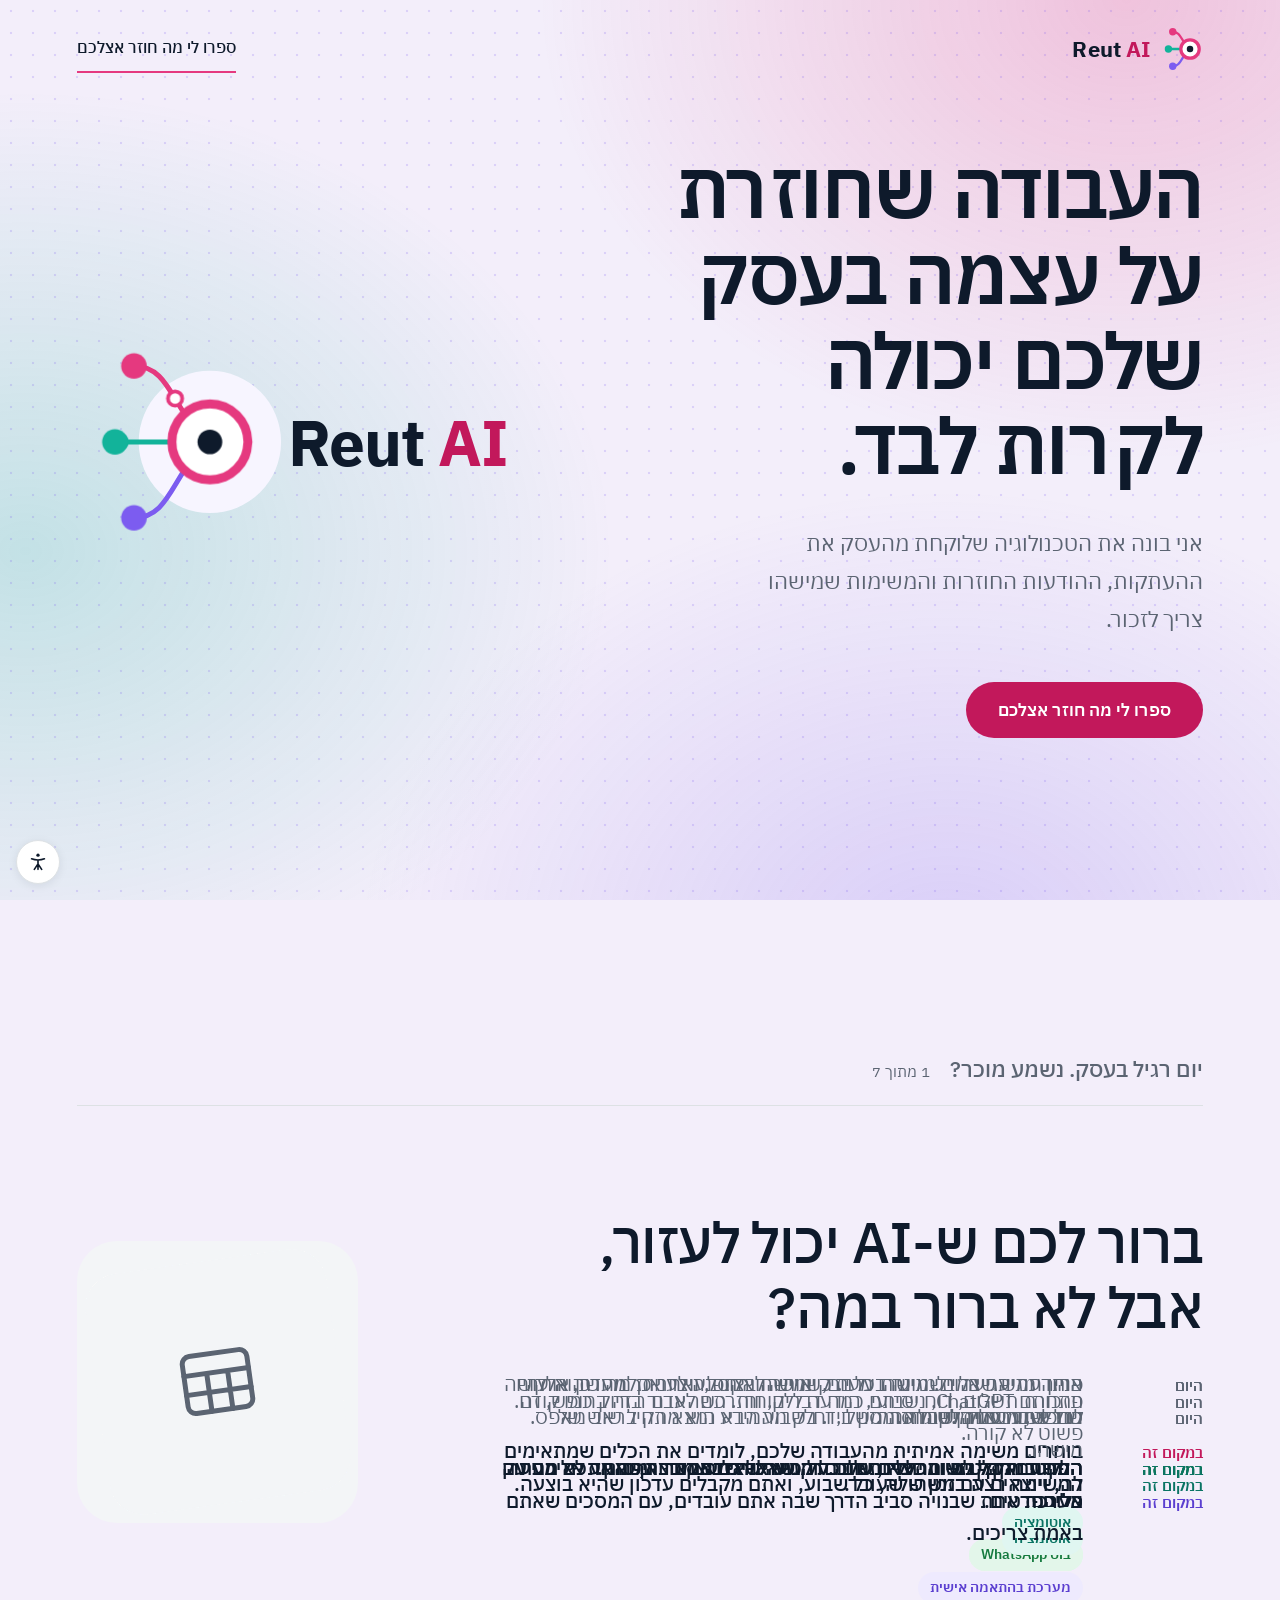
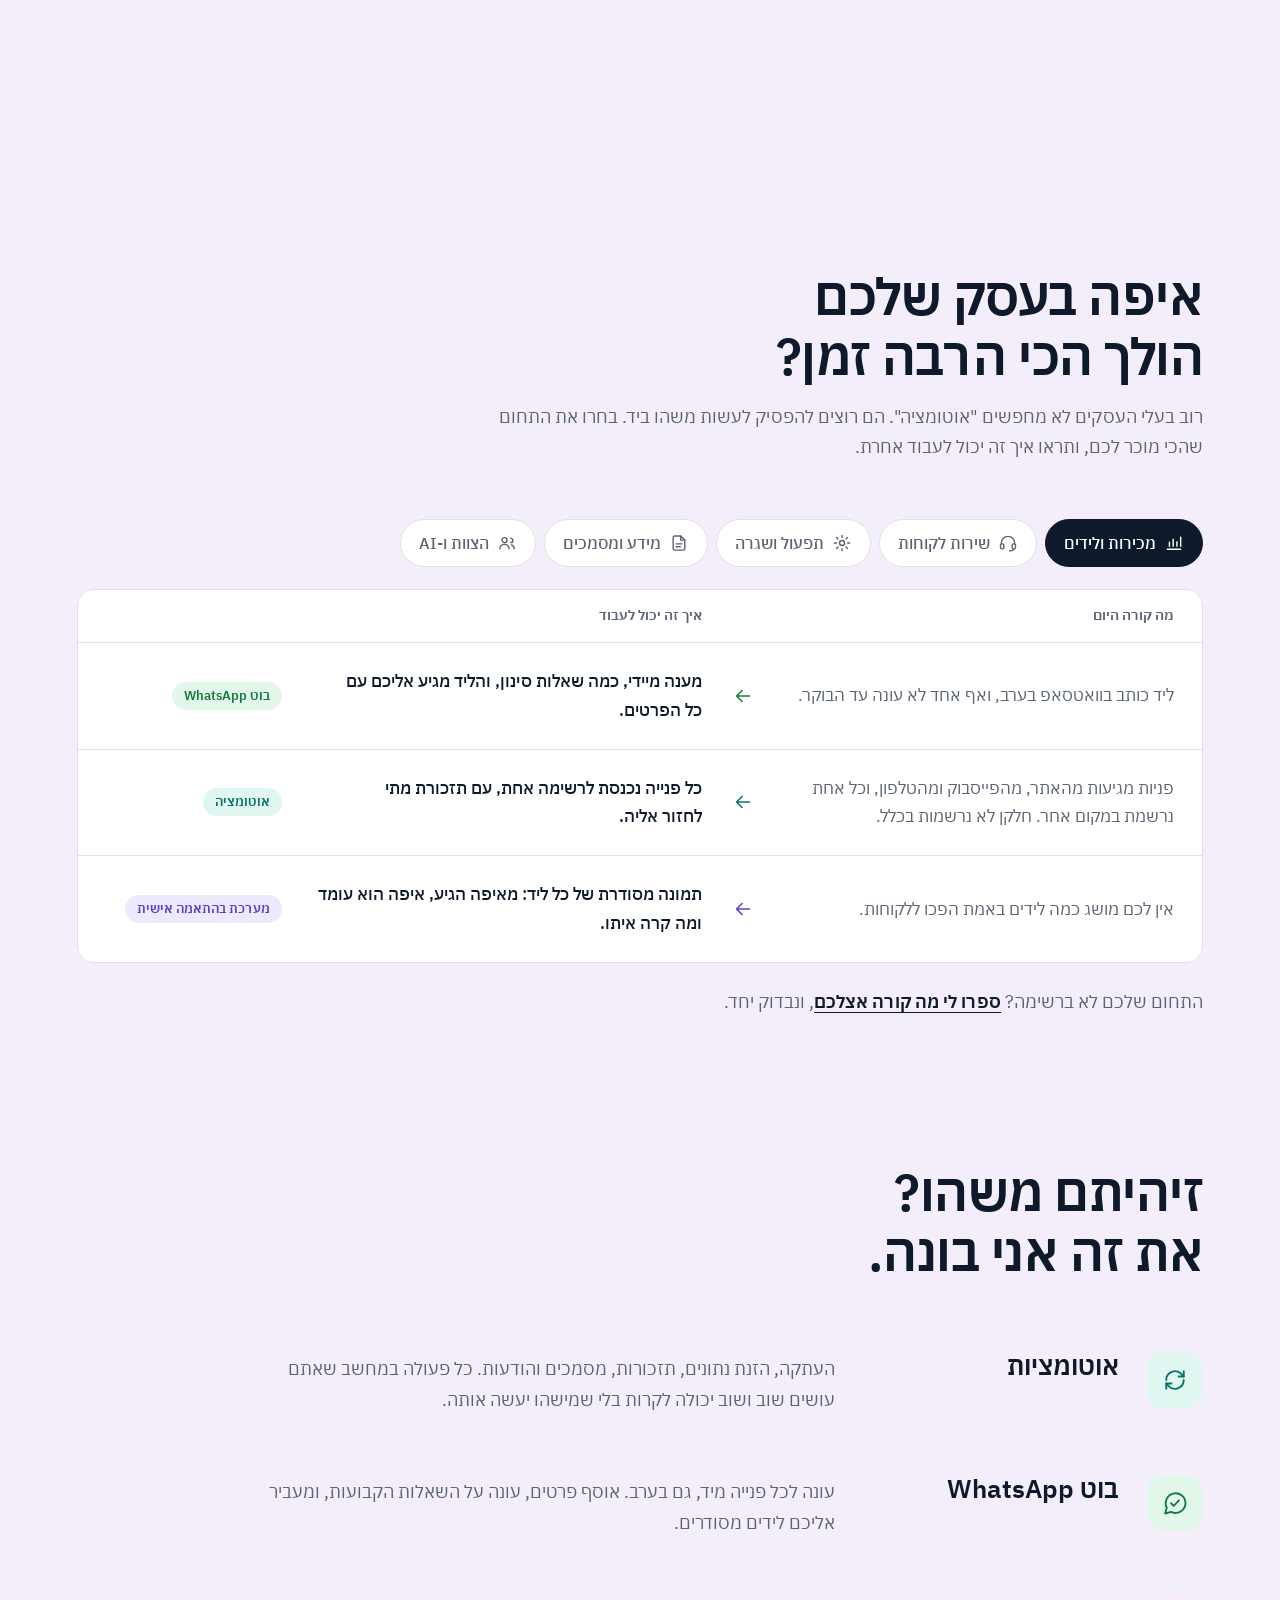
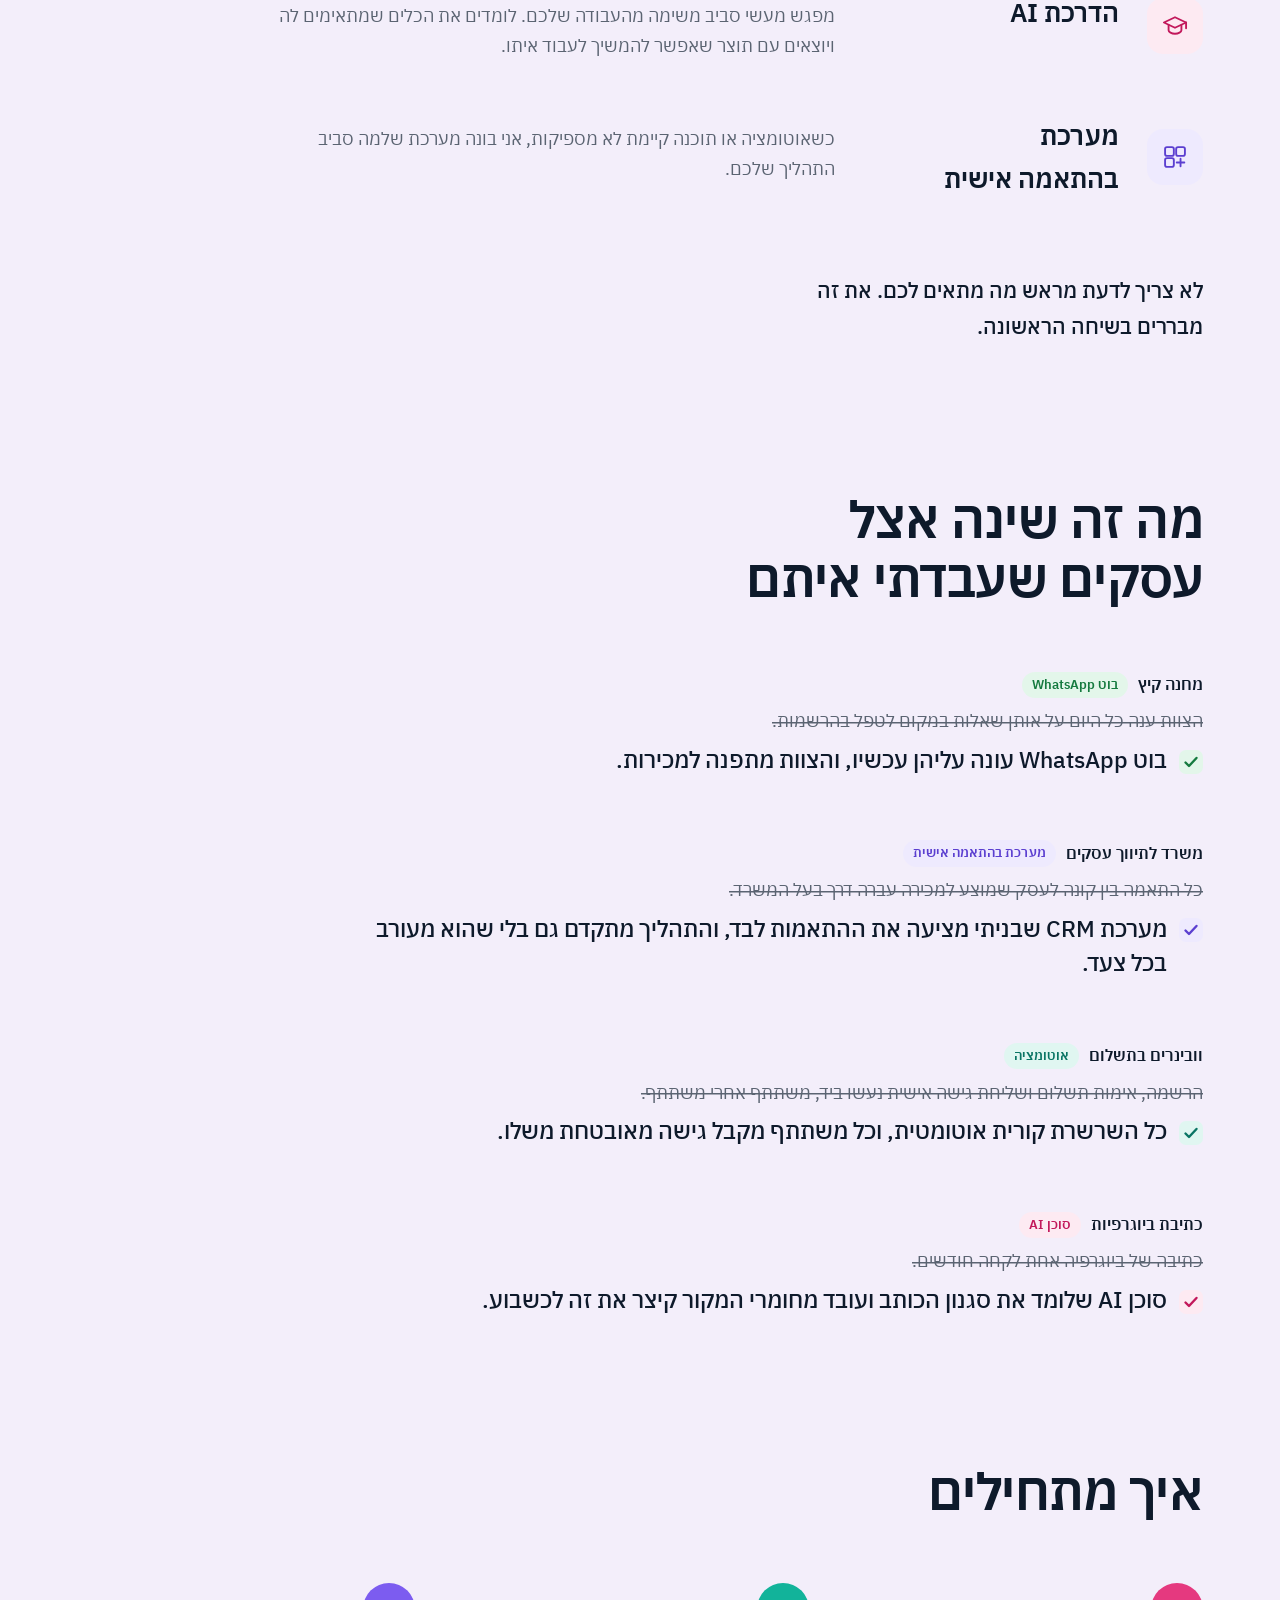
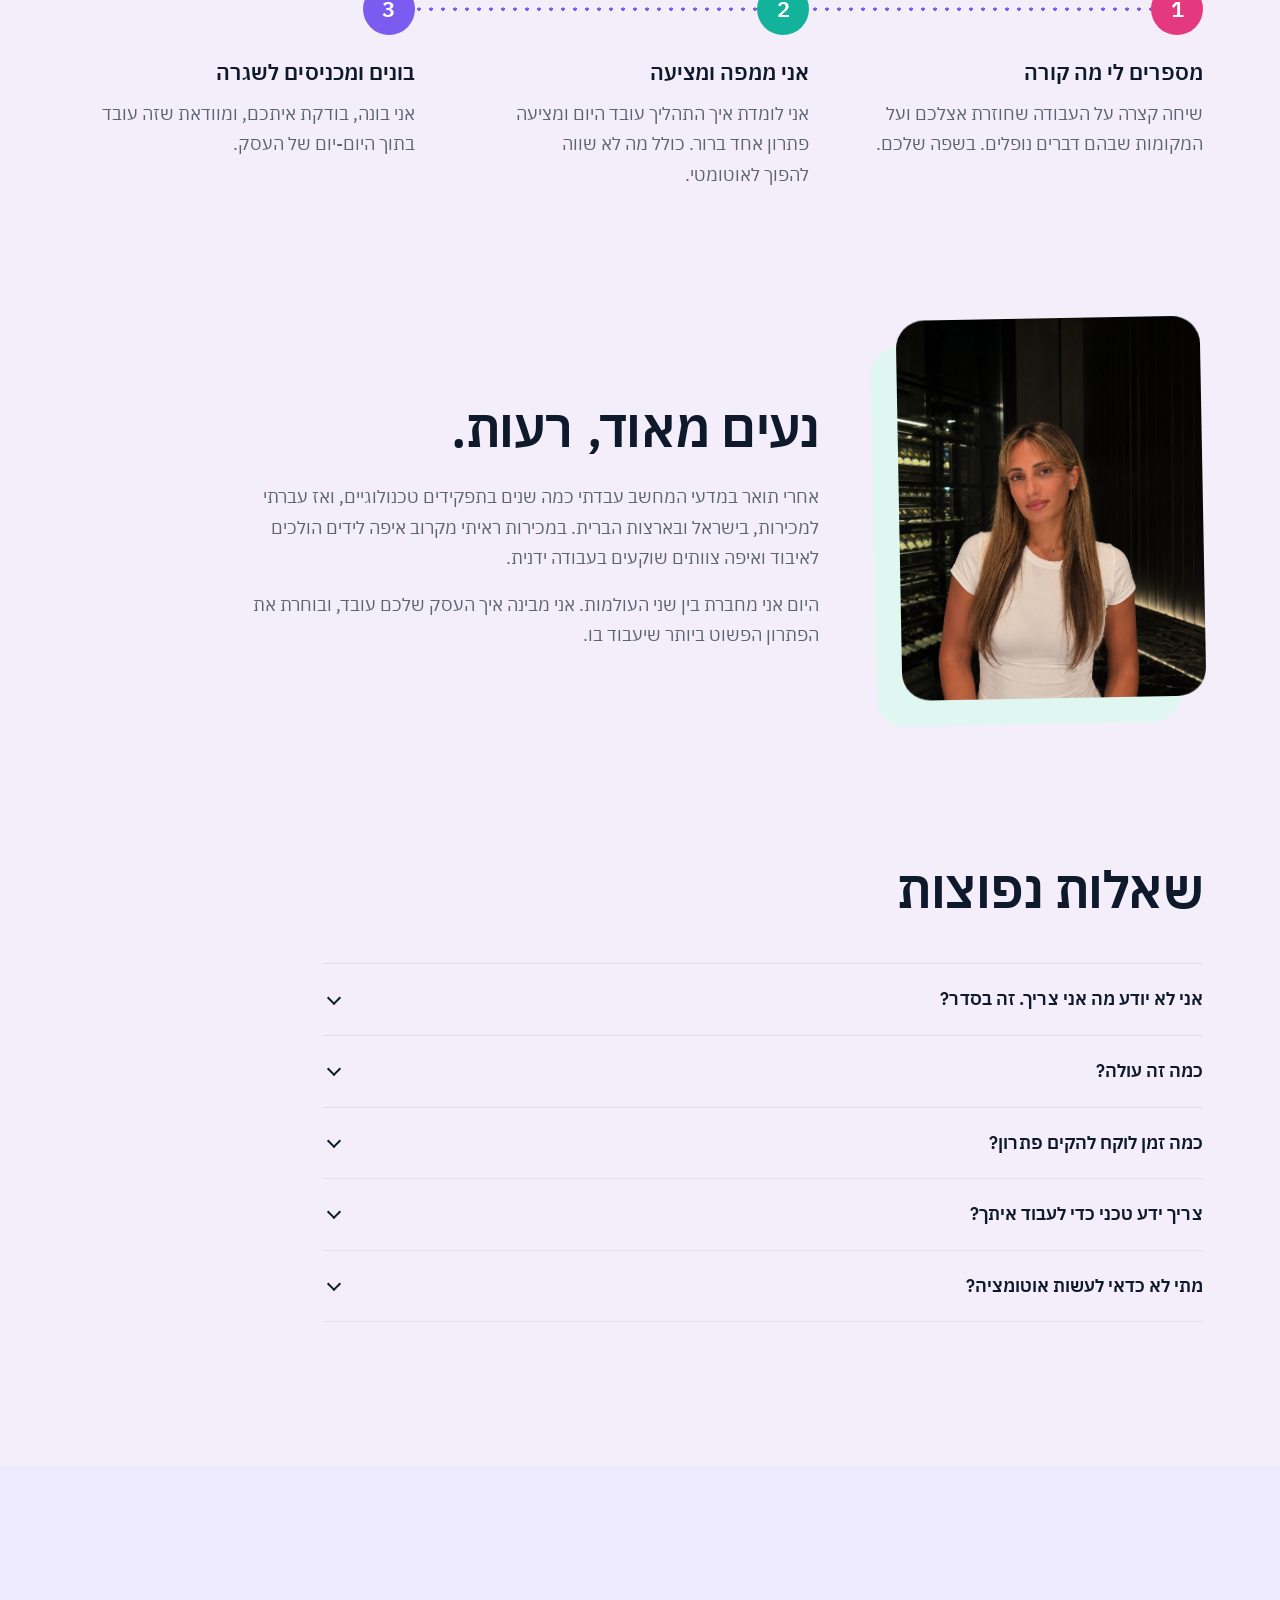
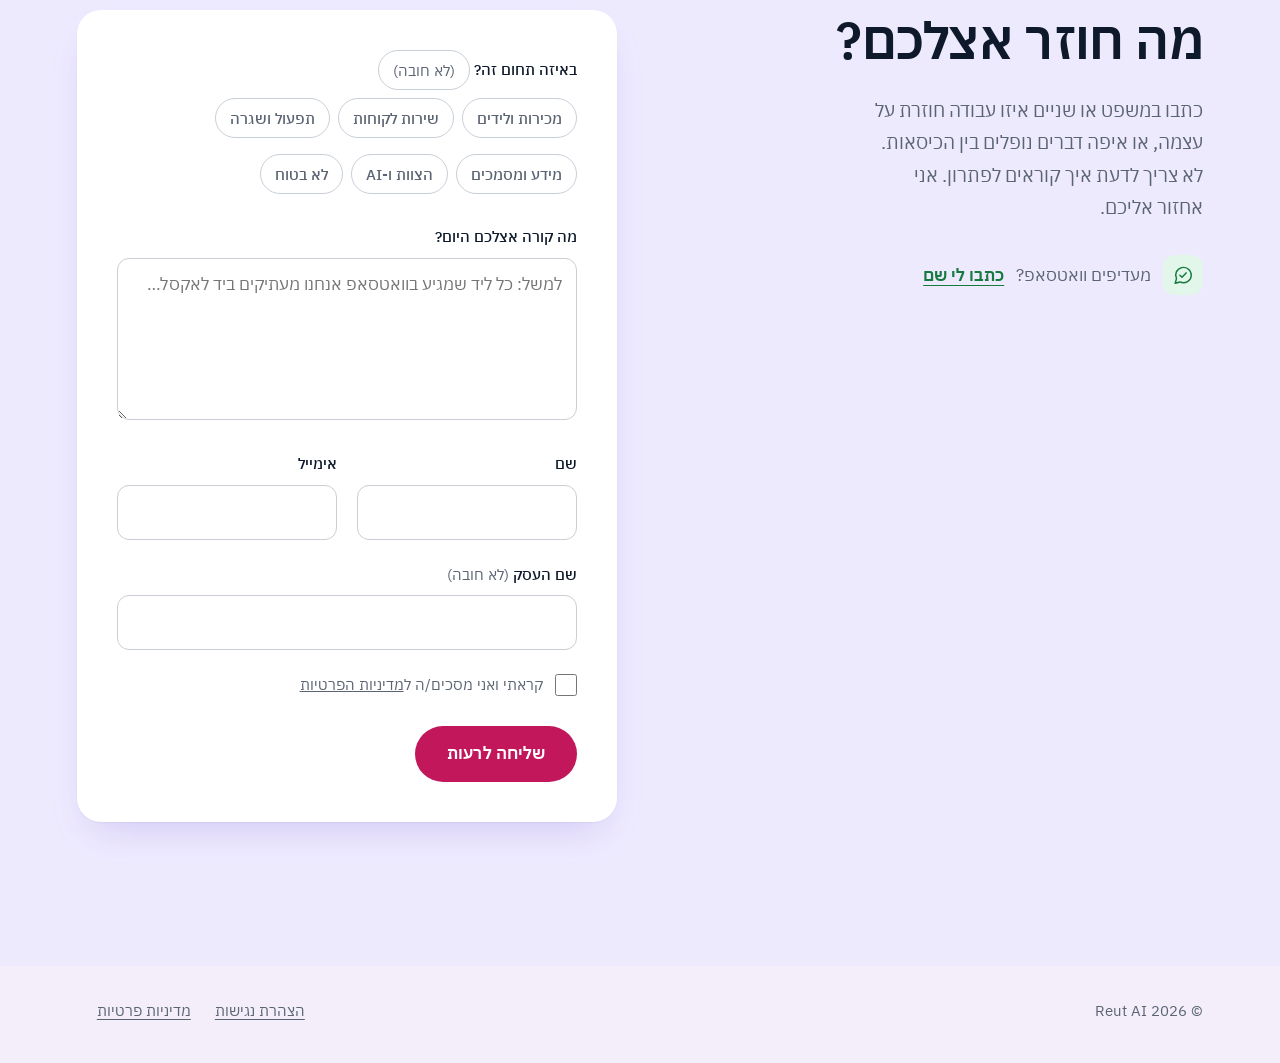
==== commit 27753a47: "Restore the approved sections: business-area tabs, FAQ, area picker The homepage was promoted from a" ====
--- a/index.html
+++ b/index.html
@@ -49,6 +49,12 @@
     <symbol id="i-bot" viewBox="0 0 24 24"><path d="M21 12a8.5 8.5 0 0 1-12.3 7.6L3.5 21l1.4-5A8.5 8.5 0 1 1 21 12z"/><path d="M8.6 12.2l2.3 2.3 4.5-4.8"/></symbol>
     <symbol id="i-learn" viewBox="0 0 24 24"><path d="M2.5 9L12 4.5 21.5 9 12 13.5 2.5 9z"/><path d="M6.5 11v4.6c0 1.5 2.5 3 5.5 3s5.5-1.5 5.5-3V11M21.5 9v5"/></symbol>
     <symbol id="i-system" viewBox="0 0 24 24"><rect x="3.5" y="3.5" width="7.5" height="7.5" rx="1.6"/><rect x="13" y="3.5" width="7.5" height="7.5" rx="1.6"/><rect x="3.5" y="13" width="7.5" height="7.5" rx="1.6"/><path d="M16.75 13.5v6.5M13.5 16.75H20"/></symbol>
+    <symbol id="i-sales" viewBox="0 0 24 24"><path d="M4 19.5h16M6.5 16V11M11 16V7.5M15.5 16v-5.5M20 16V5"/></symbol>
+    <symbol id="i-service" viewBox="0 0 24 24"><path d="M4 13v-1a8 8 0 0 1 16 0v1"/><rect x="3" y="13" width="4" height="6" rx="1.5"/><rect x="17" y="13" width="4" height="6" rx="1.5"/><path d="M19 19c0 1.5-2 2.5-5 2.5"/></symbol>
+    <symbol id="i-ops" viewBox="0 0 24 24"><circle cx="12" cy="12" r="3"/><path d="M12 2.8v2.4M12 18.8v2.4M2.8 12h2.4M18.8 12h2.4M5.5 5.5l1.7 1.7M16.8 16.8l1.7 1.7M5.5 18.5l1.7-1.7M16.8 7.2l1.7-1.7"/></symbol>
+    <symbol id="i-docs" viewBox="0 0 24 24"><path d="M14 3.5H7a2 2 0 0 0-2 2v13a2 2 0 0 0 2 2h10a2 2 0 0 0 2-2V8.5z"/><path d="M14 3.5v5h5M8.5 13h7M8.5 16.5h5"/></symbol>
+    <symbol id="i-team" viewBox="0 0 24 24"><circle cx="9" cy="8.5" r="3"/><path d="M3.5 19a5.5 5.5 0 0 1 11 0"/><path d="M16.5 11.5a2.6 2.6 0 1 0 0-5.2M17.5 14.2A5 5 0 0 1 20.5 19"/></symbol>
+    <symbol id="i-arrow" viewBox="0 0 24 24"><path d="M19 12H5M11 6l-6 6 6 6"/></symbol>
   </defs>
 </svg>
 
@@ -77,7 +83,7 @@
 <section class="hero">
   <div class="hero__text">
     <h1>העבודה שחוזרת על עצמה בעסק שלכם יכולה לקרות לבד.</h1>
-    <p class="hero__sub">אני רעות מאור. אני בונה את הטכנולוגיה שלוקחת מהעסק את ההעתקות, ההודעות החוזרות והמשימות שמישהו צריך לזכור.</p>
+    <p class="hero__sub">אני בונה את הטכנולוגיה שלוקחת מהעסק את ההעתקות, ההודעות החוזרות והמשימות שמישהו צריך לזכור.</p>
     <a class="button" href="#contact">ספרו לי מה חוזר אצלכם</a>
   </div>
   <!-- The logo lock-up, large: three sources draw into one ring, the name emerges from it, then the sources keep flowing in. -->
@@ -112,6 +118,18 @@
       </div>
 
       <ol class="day__list" id="dayList">
+        <li class="sit" data-kind="training">
+          <div class="sit__art" aria-hidden="true"><svg><use href="#i-spark"/></svg><span class="sit__badge"><svg><use href="#i-learn"/></svg></span></div>
+          <div class="sit__body">
+            <p class="sit__q">ברור לכם ש-AI יכול לעזור, אבל לא ברור במה?</p>
+            <dl class="sit__pair">
+              <div class="sit__row sit__row--today"><dt>היום</dt><dd><span class="strike">פתחתם ChatGPT, ניסיתם כמה דברים, וחזרתם לעבוד בדיוק כמו קודם.</span></dd></div>
+              <div class="sit__row sit__row--instead"><dt>במקום זה</dt><dd>בוחרים משימה אמיתית מהעבודה שלכם, לומדים את הכלים שמתאימים לה, ויוצאים עם משהו שעובד.</dd></div>
+            </dl>
+            <p class="sit__kind">הדרכת AI</p>
+          </div>
+        </li>
+
         <li class="sit" data-kind="automation">
           <div class="sit__art" aria-hidden="true"><svg><use href="#i-copy"/></svg><span class="sit__badge"><svg><use href="#i-auto"/></svg></span></div>
           <div class="sit__body">
@@ -172,18 +190,6 @@
           </div>
         </li>
 
-        <li class="sit" data-kind="training">
-          <div class="sit__art" aria-hidden="true"><svg><use href="#i-spark"/></svg><span class="sit__badge"><svg><use href="#i-learn"/></svg></span></div>
-          <div class="sit__body">
-            <p class="sit__q">ברור לכם ש-AI יכול לעזור, אבל לא ברור במה?</p>
-            <dl class="sit__pair">
-              <div class="sit__row sit__row--today"><dt>היום</dt><dd><span class="strike">פתחתם ChatGPT, ניסיתם כמה דברים, וחזרתם לעבוד בדיוק כמו קודם.</span></dd></div>
-              <div class="sit__row sit__row--instead"><dt>במקום זה</dt><dd>בוחרים משימה אמיתית מהעבודה שלכם, לומדים את הכלים שמתאימים לה, ויוצאים עם משהו שעובד.</dd></div>
-            </dl>
-            <p class="sit__kind">הדרכת AI</p>
-          </div>
-        </li>
-
         <li class="sit" data-kind="custom">
           <div class="sit__art" aria-hidden="true"><svg><use href="#i-sheets"/></svg><span class="sit__badge"><svg><use href="#i-system"/></svg></span></div>
           <div class="sit__body">
@@ -198,6 +204,71 @@
       </ol>
     </div>
   </div>
+</section>
+
+<!-- 2b. Where the time goes -->
+<section class="areas" id="areas" aria-labelledby="areasTitle">
+    <div class="areas__head">
+      <h2 id="areasTitle">איפה בעסק שלכם הולך הכי הרבה זמן?</h2>
+      <p>רוב בעלי העסקים לא מחפשים "אוטומציה". הם רוצים להפסיק לעשות משהו ביד. בחרו את התחום שהכי מוכר לכם, ותראו איך זה יכול לעבוד אחרת.</p>
+    </div>
+
+    <div class="tabs" role="tablist" aria-label="תחומים בעסק">
+      <button class="tab" role="tab" id="tab-sales" aria-controls="panel-sales" aria-selected="true"><svg aria-hidden="true"><use href="#i-sales"/></svg>מכירות ולידים</button>
+      <button class="tab" role="tab" id="tab-service" aria-controls="panel-service" aria-selected="false" tabindex="-1"><svg aria-hidden="true"><use href="#i-service"/></svg>שירות לקוחות</button>
+      <button class="tab" role="tab" id="tab-ops" aria-controls="panel-ops" aria-selected="false" tabindex="-1"><svg aria-hidden="true"><use href="#i-ops"/></svg>תפעול ושגרה</button>
+      <button class="tab" role="tab" id="tab-docs" aria-controls="panel-docs" aria-selected="false" tabindex="-1"><svg aria-hidden="true"><use href="#i-docs"/></svg>מידע ומסמכים</button>
+      <button class="tab" role="tab" id="tab-team" aria-controls="panel-team" aria-selected="false" tabindex="-1"><svg aria-hidden="true"><use href="#i-team"/></svg>הצוות ו-AI</button>
+    </div>
+
+    <div class="panels">
+      <div class="panel" role="tabpanel" id="panel-sales" aria-labelledby="tab-sales">
+        <div class="panel__head" aria-hidden="true"><span>מה קורה היום</span><span></span><span>איך זה יכול לעבוד</span><span></span></div>
+        <ul class="rows">
+          <li class="row" data-kind="whatsapp"><p class="row__now">ליד כותב בוואטסאפ בערב, ואף אחד לא עונה עד הבוקר.</p><svg class="row__arrow" aria-hidden="true"><use href="#i-arrow"/></svg><p class="row__then">מענה מיידי, כמה שאלות סינון, והליד מגיע אליכם עם כל הפרטים.</p><span class="chip">בוט WhatsApp</span></li>
+          <li class="row" data-kind="automation"><p class="row__now">פניות מגיעות מהאתר, מהפייסבוק ומהטלפון, וכל אחת נרשמת במקום אחר. חלקן לא נרשמות בכלל.</p><svg class="row__arrow" aria-hidden="true"><use href="#i-arrow"/></svg><p class="row__then">כל פנייה נכנסת לרשימה אחת, עם תזכורת מתי לחזור אליה.</p><span class="chip">אוטומציה</span></li>
+          <li class="row" data-kind="custom"><p class="row__now">אין לכם מושג כמה לידים באמת הפכו ללקוחות.</p><svg class="row__arrow" aria-hidden="true"><use href="#i-arrow"/></svg><p class="row__then">תמונה מסודרת של כל ליד: מאיפה הגיע, איפה הוא עומד ומה קרה איתו.</p><span class="chip">מערכת בהתאמה אישית</span></li>
+        </ul>
+      </div>
+
+      <div class="panel" role="tabpanel" id="panel-service" aria-labelledby="tab-service" hidden>
+        <div class="panel__head" aria-hidden="true"><span>מה קורה היום</span><span></span><span>איך זה יכול לעבוד</span><span></span></div>
+        <ul class="rows">
+          <li class="row" data-kind="whatsapp"><p class="row__now">אותן שאלות על מחיר, שעות והרשמה מגיעות כל יום, ומישהו עוצר את העבודה כדי לענות.</p><svg class="row__arrow" aria-hidden="true"><use href="#i-arrow"/></svg><p class="row__then">התשובות הקבועות יוצאות לבד. רק מה שבאמת דורש אתכם מגיע אליכם.</p><span class="chip">בוט WhatsApp</span></li>
+          <li class="row" data-kind="automation"><p class="row__now">חמש הודעות הלוך ושוב כדי לקבוע פגישה אחת.</p><svg class="row__arrow" aria-hidden="true"><use href="#i-arrow"/></svg><p class="row__then">הלקוח בוחר זמן פנוי בעצמו, ומקבל אישור ותזכורת.</p><span class="chip">אוטומציה</span></li>
+          <li class="row" data-kind="automation"><p class="row__now">אותה הודעת עדכון נשלחת לכל לקוח ביד: מעתיקים, מתקנים שם, שולחים.</p><svg class="row__arrow" aria-hidden="true"><use href="#i-arrow"/></svg><p class="row__then">ההודעה יוצאת לבד ברגע הנכון, עם הפרטים של כל לקוח.</p><span class="chip">אוטומציה</span></li>
+        </ul>
+      </div>
+
+      <div class="panel" role="tabpanel" id="panel-ops" aria-labelledby="tab-ops" hidden>
+        <div class="panel__head" aria-hidden="true"><span>מה קורה היום</span><span></span><span>איך זה יכול לעבוד</span><span></span></div>
+        <ul class="rows">
+          <li class="row" data-kind="automation"><p class="row__now">לקוח חדש נרשם, ומישהו מקליד את אותם פרטים באקסל, ב-CRM ובמערכת החשבוניות.</p><svg class="row__arrow" aria-hidden="true"><use href="#i-arrow"/></svg><p class="row__then">מזינים פעם אחת, וכל שאר המערכות מתעדכנות.</p><span class="chip">אוטומציה</span></li>
+          <li class="row" data-kind="automation"><p class="row__now">אחרי שסוגרים לקוח: חוזה, חשבונית, תיקייה, עדכון לצוות. כל פעם מחדש, ותמיד משהו נשכח.</p><svg class="row__arrow" aria-hidden="true"><use href="#i-arrow"/></svg><p class="row__then">סגירת העסקה מפעילה את כל הרצף, ואתם מקבלים עדכון שהכול יצא.</p><span class="chip">אוטומציה</span></li>
+          <li class="row" data-kind="automation"><p class="row__now">בסוף החודש עוברים שורה-שורה כדי לבדוק מי שילם, ושולחים תזכורות אחת-אחת.</p><svg class="row__arrow" aria-hidden="true"><use href="#i-arrow"/></svg><p class="row__then">סטטוס התשלום מתעדכן, ותזכורת יוצאת רק למי שעוד לא שילם.</p><span class="chip">אוטומציה</span></li>
+        </ul>
+      </div>
+
+      <div class="panel" role="tabpanel" id="panel-docs" aria-labelledby="tab-docs" hidden>
+        <div class="panel__head" aria-hidden="true"><span>מה קורה היום</span><span></span><span>איך זה יכול לעבוד</span><span></span></div>
+        <ul class="rows">
+          <li class="row" data-kind="custom"><p class="row__now">המידע מפוזר בין וואטסאפ, מייל, דרייב ועשרה קבצי אקסל, ואף אחד לא בטוח מה מעודכן.</p><svg class="row__arrow" aria-hidden="true"><use href="#i-arrow"/></svg><p class="row__then">מערכת אחת שמרכזת את המידע, בנויה סביב הדרך שבה אתם עובדים.</p><span class="chip">מערכת בהתאמה אישית</span></li>
+          <li class="row" data-kind="automation"><p class="row__now">הצעת מחיר, סיכום פגישה, הסכם: כל פעם כותבים כמעט את אותו מסמך.</p><svg class="row__arrow" aria-hidden="true"><use href="#i-arrow"/></svg><p class="row__then">המסמך נוצר מהפרטים שכבר קיימים, ונשאר רק לעבור ולאשר.</p><span class="chip">אוטומציה</span></li>
+          <li class="row" data-kind="automation"><p class="row__now">מישהו עובר כל שבוע על אותם אתרים, מעתיק לטבלה ומסנן ביד.</p><svg class="row__arrow" aria-hidden="true"><use href="#i-arrow"/></svg><p class="row__then">המידע נאסף לפי הכללים שלכם ומגיע מסודר ומסונן.</p><span class="chip">אוטומציה</span></li>
+        </ul>
+      </div>
+
+      <div class="panel" role="tabpanel" id="panel-team" aria-labelledby="tab-team" hidden>
+        <div class="panel__head" aria-hidden="true"><span>מה קורה היום</span><span></span><span>איך זה יכול לעבוד</span><span></span></div>
+        <ul class="rows">
+          <li class="row" data-kind="training"><p class="row__now">ברור לכם ש-AI יכול לעזור, אבל לא ברור במה. ניסיתם כמה דברים וחזרתם לעבוד כמו קודם.</p><svg class="row__arrow" aria-hidden="true"><use href="#i-arrow"/></svg><p class="row__then">הדרכה סביב משימה אמיתית מהעבודה שלכם, ויציאה עם תוצר שעובד.</p><span class="chip">הדרכת AI</span></li>
+          <li class="row" data-kind="training"><p class="row__now">שעות של קריאה בחוזים, דוחות או קורות חיים כדי למצוא את מה שחשוב.</p><svg class="row__arrow" aria-hidden="true"><use href="#i-arrow"/></svg><p class="row__then">עבודה עם כלי AI שמסכמים ומסמנים מה דורש תשומת לב, על החומרים שלכם.</p><span class="chip">הדרכת AI</span></li>
+          <li class="row" data-kind="map"><p class="row__now">עובד יושב חצי יום כל שבוע על משימה שכולם כבר בטוחים ש"ככה זה".</p><svg class="row__arrow" aria-hidden="true"><use href="#i-arrow"/></svg><p class="row__then">ממפים אותה יחד ומחליטים: אוטומציה, AI, או שינוי פשוט בתהליך.</p><span class="chip">מתחילים במיפוי</span></li>
+        </ul>
+      </div>
+    </div>
+
+    <p class="areas__more">התחום שלכם לא ברשימה? <a href="#contact">ספרו לי מה קורה אצלכם</a>, ונבדוק יחד.</p>
 </section>
 
 <!-- 3. What I build -->
@@ -284,6 +355,20 @@
   </div>
 </section>
 
+<!-- 6b. FAQ -->
+<section class="faq" id="faq" aria-labelledby="faqTitle">
+  <div class="faq__in">
+    <h2 id="faqTitle">שאלות נפוצות</h2>
+    <div class="faq__list">
+      <details><summary>אני לא יודע מה אני צריך. זה בסדר?</summary><p>זה המצב הנפוץ ביותר. אתם מתארים מה קורה בעסק ומה גוזל זמן, ואני מציעה את הפתרון. אין צורך לדעת מראש אם זו אוטומציה, בוט או מערכת.</p></details>
+      <details><summary>כמה זה עולה?</summary><p>אין מחיר אחיד. המחיר תלוי במורכבות התהליך, במספר המערכות שצריך לחבר, ובשאלה אם נדרש רכיב AI או פיתוח מותאם. אחרי שיחת ההיכרות והאפיון תקבלו הצעה מסודרת.</p></details>
+      <details><summary>כמה זמן לוקח להקים פתרון?</summary><p>אוטומציה ממוקדת אחת יכולה לעלות לאוויר מהר הרבה יותר ממערכת שמחברת כמה פלטפורמות. לוח הזמנים המדויק נקבע אחרי שלב האפיון.</p></details>
+      <details><summary>צריך ידע טכני כדי לעבוד איתך?</summary><p>לא. מספיק לתאר את העבודה כמו שאתם מתארים אותה לעובד חדש. את החלק הטכני אני לוקחת.</p></details>
+      <details><summary>מתי לא כדאי לעשות אוטומציה?</summary><p>כשתהליך קורה לעיתים רחוקות, כשהוא עדיין לא מוגדר או משתנה כל הזמן, או כששינוי פשוט בתהליך יפתור את הבעיה. במקרים כאלה אגיד לכם את זה.</p></details>
+    </div>
+  </div>
+</section>
+
 <!-- 7. Contact -->
 <section class="contact" id="contact" aria-labelledby="contactTitle">
   <div class="contact__intro">
@@ -293,6 +378,17 @@
   </div>
 
   <form class="form" id="contactForm" novalidate>
+    <fieldset class="field field--wide area-pick">
+        <legend>באיזה תחום זה? <span class="optional">(לא חובה)</span></legend>
+        <div class="area-pick__opts">
+          <label><input type="radio" name="area" value="מכירות ולידים"><span>מכירות ולידים</span></label>
+          <label><input type="radio" name="area" value="שירות לקוחות"><span>שירות לקוחות</span></label>
+          <label><input type="radio" name="area" value="תפעול ושגרה"><span>תפעול ושגרה</span></label>
+          <label><input type="radio" name="area" value="מידע ומסמכים"><span>מידע ומסמכים</span></label>
+          <label><input type="radio" name="area" value="הצוות ו-AI"><span>הצוות ו-AI</span></label>
+          <label><input type="radio" name="area" value="לא בטוח"><span>לא בטוח</span></label>
+        </div>
+      </fieldset>
     <div class="field field--wide">
       <label for="message">מה קורה אצלכם היום?</label>
       <textarea id="message" name="message" rows="5" required placeholder="למשל: כל ליד שמגיע בוואטסאפ אנחנו מעתיקים ביד לאקסל…"></textarea>
@@ -314,7 +410,7 @@
       <label for="privacyConsent">קראתי ואני מסכים/ה ל<a href="privacy.html" target="_blank" rel="noopener">מדיניות הפרטיות</a></label>
     </div>
     <div class="form__end field--wide">
-      <button class="button" type="submit">שלחו לרעות</button>
+      <button class="button" type="submit">שליחה לרעות</button>
       <p class="form__status" id="formStatus" role="status" aria-live="polite"></p>
     </div>
   </form>
@@ -324,7 +420,7 @@
 
 <footer class="foot">
   <p>© <span id="year"></span> <span translate="no">Reut AI</span></p>
-  <p><a href="accessibility-statement.html">הצהרת נגישות</a> <a href="privacy.html">מדיניות פרטיות</a></p>
+  <p><a href="https://reutaisolutions.com/accessibility-statement.html">הצהרת נגישות</a> <a href="privacy.html">מדיניות פרטיות</a></p>
 </footer>
 
 <button type="button" class="a11y" id="a11yToggle" aria-haspopup="dialog" aria-expanded="false" aria-controls="a11yPanel" aria-label="הגדרות נגישות">
@@ -336,7 +432,6 @@
   <div class="a11y-row"><span>עצירת אנימציות</span><button type="button" id="a11yMotion" aria-pressed="false">הפעלה</button></div>
   <button type="button" class="a11y-reset" id="a11yReset">איפוס</button>
 </div>
-
 <script type="application/ld+json">
 {
   "@context": "https://schema.org",
@@ -417,6 +512,54 @@
   ]
 }
 </script>
+<script type="application/ld+json">
+{
+  "@context": "https://schema.org",
+  "@type": "FAQPage",
+  "mainEntity": [
+    {
+      "@type": "Question",
+      "name": "אני לא יודע מה אני צריך. זה בסדר?",
+      "acceptedAnswer": {
+        "@type": "Answer",
+        "text": "זה המצב הנפוץ ביותר. אתם מתארים מה קורה בעסק ומה גוזל זמן, ואני מציעה את הפתרון. אין צורך לדעת מראש אם זו אוטומציה, בוט או מערכת."
+      }
+    },
+    {
+      "@type": "Question",
+      "name": "כמה זה עולה?",
+      "acceptedAnswer": {
+        "@type": "Answer",
+        "text": "אין מחיר אחיד. המחיר תלוי במורכבות התהליך, במספר המערכות שצריך לחבר, ובשאלה אם נדרש רכיב AI או פיתוח מותאם. אחרי שיחת ההיכרות והאפיון תקבלו הצעה מסודרת."
+      }
+    },
+    {
+      "@type": "Question",
+      "name": "כמה זמן לוקח להקים פתרון?",
+      "acceptedAnswer": {
+        "@type": "Answer",
+        "text": "אוטומציה ממוקדת אחת יכולה לעלות לאוויר מהר הרבה יותר ממערכת שמחברת כמה פלטפורמות. לוח הזמנים המדויק נקבע אחרי שלב האפיון."
+      }
+    },
+    {
+      "@type": "Question",
+      "name": "צריך ידע טכני כדי לעבוד איתך?",
+      "acceptedAnswer": {
+        "@type": "Answer",
+        "text": "לא. מספיק לתאר את העבודה כמו שאתם מתארים אותה לעובד חדש. את החלק הטכני אני לוקחת."
+      }
+    },
+    {
+      "@type": "Question",
+      "name": "מתי לא כדאי לעשות אוטומציה?",
+      "acceptedAnswer": {
+        "@type": "Answer",
+        "text": "כשתהליך קורה לעיתים רחוקות, כשהוא עדיין לא מוגדר או משתנה כל הזמן, או כששינוי פשוט בתהליך יפתור את הבעיה. במקרים כאלה אגיד לכם את זה."
+      }
+    }
+  ]
+}
+</script>
 <script src="app.js"></script>
 </body>
 </html>
--- a/styles.css
+++ b/styles.css
@@ -334,9 +334,71 @@
 .foot a { margin-inline-end: 20px; text-underline-offset: 3px; }
 @media (max-width: 600px) { .foot { padding-bottom: 88px; } }
 
+/* ------------------------------------------- where the time goes (tabs) -- */
+[data-kind="map"] { --c: #1F3150; --c2: #1F3150; --w: #E9EDF2; }
+.areas, .faq { padding: var(--space) var(--gutter) 0; }
+.areas h2, .faq h2 { font-size: clamp(1.9rem, 1.2rem + 2.6vw, 3.25rem); font-weight: 600; line-height: 1.15; letter-spacing: -.01em; }
+.areas h2 { margin-bottom: 16px; }
+.areas__head { max-width: 46rem; margin-bottom: clamp(32px, 5vw, 56px); }
+.areas__head p { color: var(--graphite); font-size: 1.125rem; }
+.tab svg, .row__arrow { fill: none; stroke: currentColor; stroke-width: 1.7; stroke-linecap: round; stroke-linejoin: round; }
+.tabs { display: flex; gap: 8px; overflow-x: auto; scrollbar-width: none; padding-bottom: 2px; margin-bottom: 20px; margin-inline: calc(var(--gutter) * -1); padding-inline: var(--gutter); }
+.tabs::-webkit-scrollbar { display: none; }
+.tab {
+  flex-shrink: 0; display: inline-flex; align-items: center; gap: 8px; min-height: 48px; padding: 0 18px;
+  border: 1.5px solid var(--rule); border-radius: 999px; background: var(--paper); color: var(--graphite);
+  font: inherit; font-size: .9875rem; font-weight: 500; cursor: pointer; transition: border-color .15s, color .15s, background-color .15s;
+}
+.tab svg { width: 20px; height: 20px; }
+.tab:hover { border-color: var(--ink); color: var(--ink); }
+.tab[aria-selected="true"] { background: var(--ink); border-color: var(--ink); color: #fff; }
+.panels { border: 1px solid var(--rule); border-radius: 16px; background: var(--paper); }
+.panel__head { display: none; }
+.rows { list-style: none; margin: 0; padding: 0; }
+.row { display: grid; gap: 10px; padding: 22px 20px; border-bottom: 1px solid var(--rule); font-size: 1.0625rem; }
+.row:last-child { border-bottom: 0; }
+.row__now { color: var(--graphite); }
+.row__then { font-weight: 500; }
+.row__arrow { width: 22px; height: 22px; color: var(--c); }
+.chip { justify-self: start; display: inline-block; white-space: nowrap; font-size: .8125rem; font-weight: 600; color: var(--c); background: var(--w); padding: 3px 12px; border-radius: 999px; }
+@media (max-width: 899px) { .row__arrow { transform: rotate(-90deg); } }
+@media (min-width: 900px) {
+  .panel__head { display: grid; grid-template-columns: 1fr 28px 1fr 11rem; gap: 24px; padding: 14px 28px; border-bottom: 1px solid var(--rule); font-size: .875rem; font-weight: 600; color: var(--graphite); }
+  .row { grid-template-columns: 1fr 28px 1fr 11rem; gap: 24px; align-items: center; padding: 24px 28px; }
+}
+.panel[hidden] { display: none; }
+.areas__more { margin-top: 24px; color: var(--graphite); }
+.areas__more a { color: var(--ink); font-weight: 600; text-underline-offset: 4px; }
+
+/* ------------------------------------------------------------------ faq -- */
+.faq__in { max-width: 880px; }
+.faq h2 { margin-bottom: clamp(32px, 5vh, 48px); }
+.faq__list { border-top: 1px solid var(--rule); }
+.faq details { border-bottom: 1px solid var(--rule); }
+.faq summary { list-style: none; cursor: pointer; position: relative; padding: 20px 0; padding-inline-end: 40px; font-size: 1.125rem; font-weight: 600; }
+.faq summary::-webkit-details-marker { display: none; }
+.faq summary::after { content: ""; position: absolute; inset-inline-end: 6px; top: 50%; width: 10px; height: 10px; border-right: 2px solid var(--ink); border-bottom: 2px solid var(--ink); transform: translateY(-70%) rotate(45deg); transition: transform .2s; }
+.faq details[open] summary::after { transform: translateY(-20%) rotate(-135deg); }
+.faq details p { color: var(--graphite); padding-bottom: 22px; max-width: 68ch; }
+
+/* --------------------------------------------------- form: area picker -- */
+.area-pick { border: 0; padding: 0; margin: 0; min-width: 0; }
+.area-pick legend { display: block; padding: 0; font-size: .9375rem; font-weight: 500; margin-bottom: 8px; }
+.area-pick__opts { display: flex; flex-wrap: wrap; gap: 8px; }
+.area-pick label { position: relative; }
+.area-pick input { position: absolute; opacity: 0; inset: 0; margin: 0; cursor: pointer; }
+.area-pick span { display: inline-flex; align-items: center; min-height: 40px; padding: 0 14px; border: 1.5px solid #C8CFD8; border-radius: 999px; font-size: .9375rem; color: var(--graphite); transition: all .15s; }
+.area-pick input:checked + span { background: var(--ink); border-color: var(--ink); color: #fff; }
+.area-pick input:focus-visible + span { outline: 2px solid var(--violet-ink); outline-offset: 2px; }
+
+/* --------------------------------------------------------------- footer -- */
+.foot { display: flex; flex-wrap: wrap; justify-content: space-between; gap: 12px 24px; padding: 32px var(--gutter) 40px; font-size: .9375rem; color: var(--graphite); }
+.foot a { margin-inline-end: 20px; text-underline-offset: 3px; }
+@media (max-width: 600px) { .foot { padding-bottom: 88px; } }
+
 /* --------------------------------------------------- accessibility widget -- */
 .a11y {
-  position: fixed; bottom: 16px; left: 16px; z-index: 40; width: 44px; height: 44px; border-radius: 50%; cursor: pointer;
+  position: fixed; bottom: calc(16px + env(safe-area-inset-bottom, 0px)); left: 16px; z-index: 40; width: 44px; height: 44px; border-radius: 50%; cursor: pointer;
   background: var(--paper); color: var(--ink); border: 1px solid var(--rule);
   display: grid; place-items: center; box-shadow: 0 2px 10px rgba(14,26,43,.08);
 }
@@ -430,6 +492,25 @@
     transition: opacity .7s var(--out), transform .9s var(--out), box-shadow 1.1s var(--out) .2s;
   }
   html.js-motion:not(.a11y-reduce-motion) .form.is-in { opacity: 1; transform: none; box-shadow: 0 1px 2px rgba(14,26,43,.04), 0 18px 40px -18px rgba(91,63,208,.25); }
+  /* where the time goes: the panel rises in; on every tab change its rows
+     arrive in turn and each arrow nudges toward the new way */
+  html.js-motion:not(.a11y-reduce-motion) .areas .panels { opacity: 0; transform: translate3d(0, 32px, 0); transition: opacity .7s var(--out), transform .8s var(--out); }
+  html.js-motion:not(.a11y-reduce-motion) .areas .panels.is-in { opacity: 1; transform: none; }
+  html.js-motion:not(.a11y-reduce-motion) .panel.is-shown .row { animation: row-in .55s var(--out) both; animation-delay: calc(var(--r, 0) * 70ms); }
+  html.js-motion:not(.a11y-reduce-motion) .panel.is-shown .row__arrow { animation: arrow-nudge .6s var(--out) both; animation-delay: calc(var(--r, 0) * 70ms + 200ms); }
+
+  /* faq: questions settle in one after another; an opened answer eases down */
+  html.js-motion:not(.a11y-reduce-motion) .faq details { opacity: 0; transform: translate3d(0, 14px, 0); transition: opacity .5s var(--out) calc(var(--i, 0) * 70ms), transform .6s var(--out) calc(var(--i, 0) * 70ms); }
+  html.js-motion:not(.a11y-reduce-motion) .faq.is-in details { opacity: 1; transform: none; }
+  html.js-motion:not(.a11y-reduce-motion) .faq details[open] p { animation: row-in .4s var(--out) both; }
+}
+@keyframes row-in { from { opacity: 0; transform: translate3d(0, 10px, 0); } }
+@keyframes arrow-nudge { from { opacity: 0; transform: translate3d(10px, 0, 0); } }
+@media (prefers-reduced-motion: no-preference) and (max-width: 899px) {
+  html.js-motion:not(.a11y-reduce-motion) .panel.is-shown .row__arrow { animation-name: arrow-nudge-down; }
+}
+@keyframes arrow-nudge-down { from { opacity: 0; transform: rotate(-90deg) translate3d(10px, 0, 0); } }
+@media (prefers-reduced-motion: no-preference) {
 }
 /* the dotted thread between the three steps (desktop row), drawn by scroll
    from the first number (right) toward the last (left) */
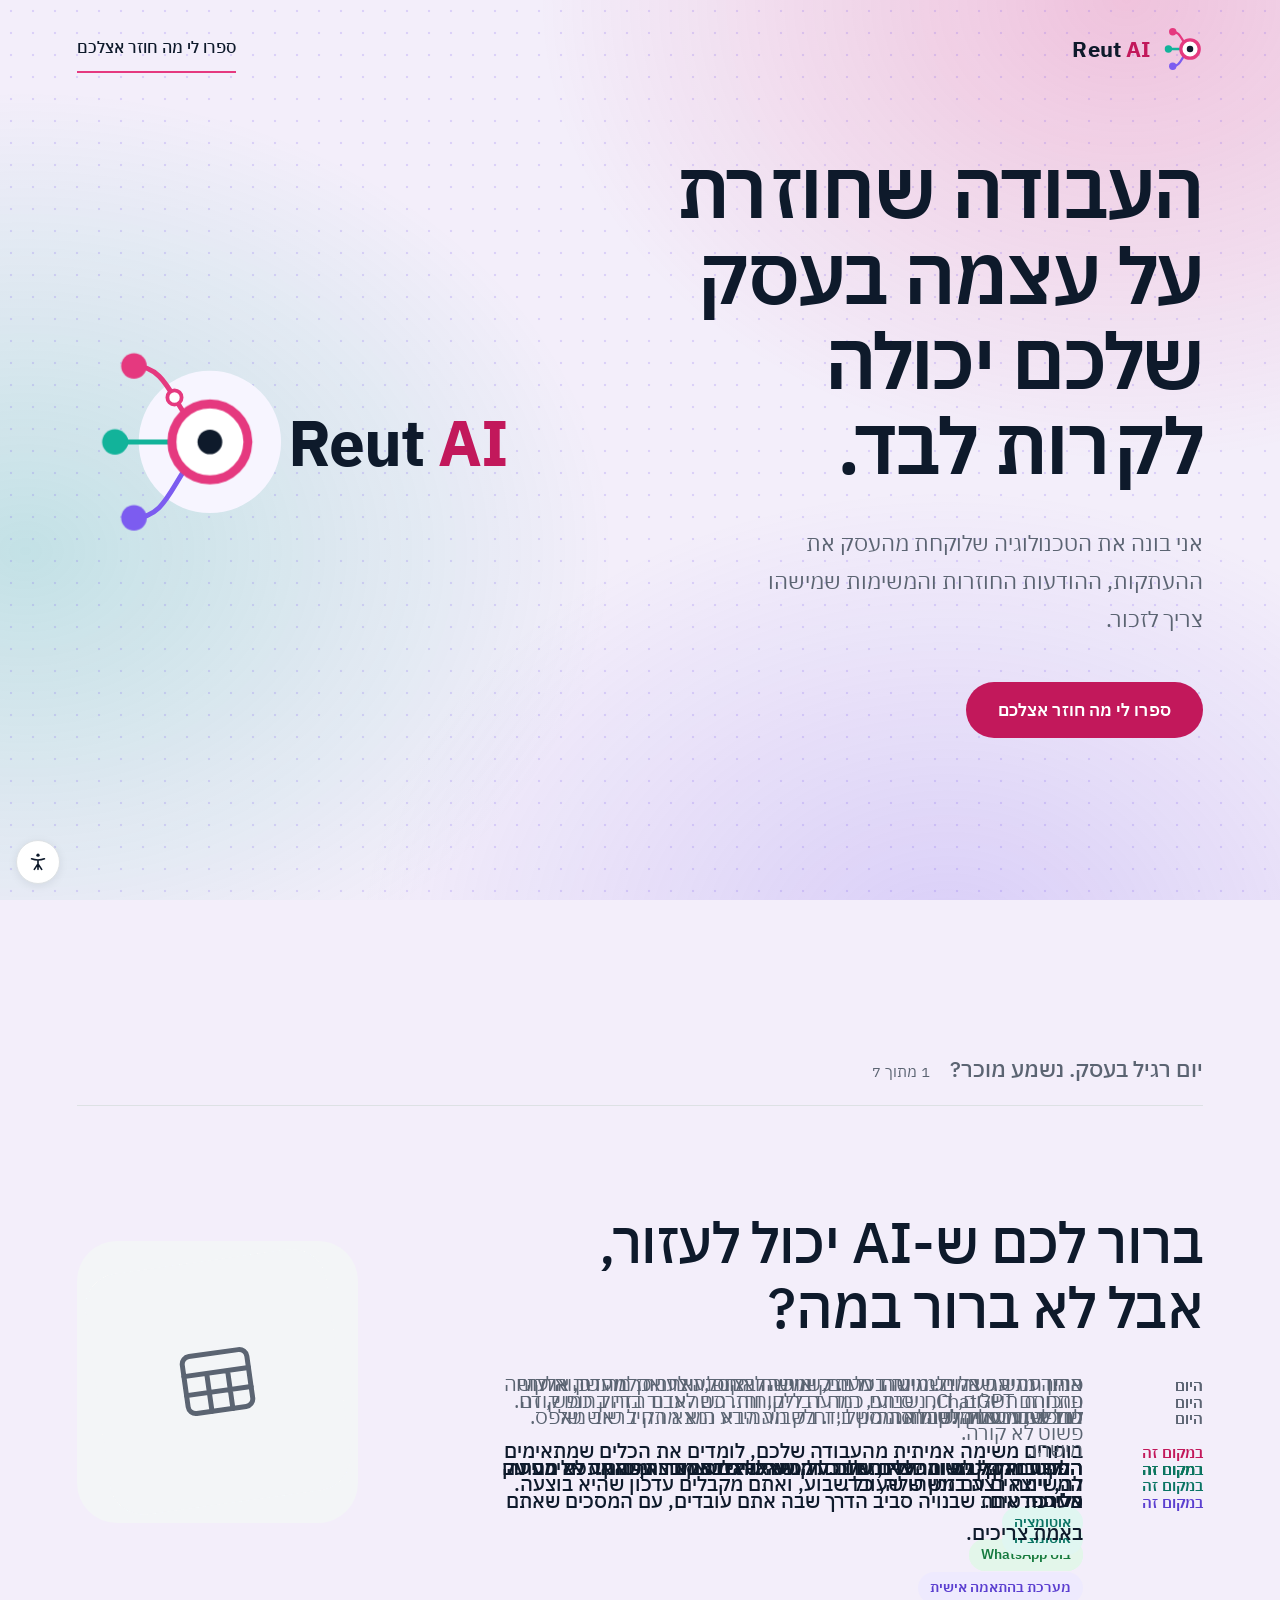
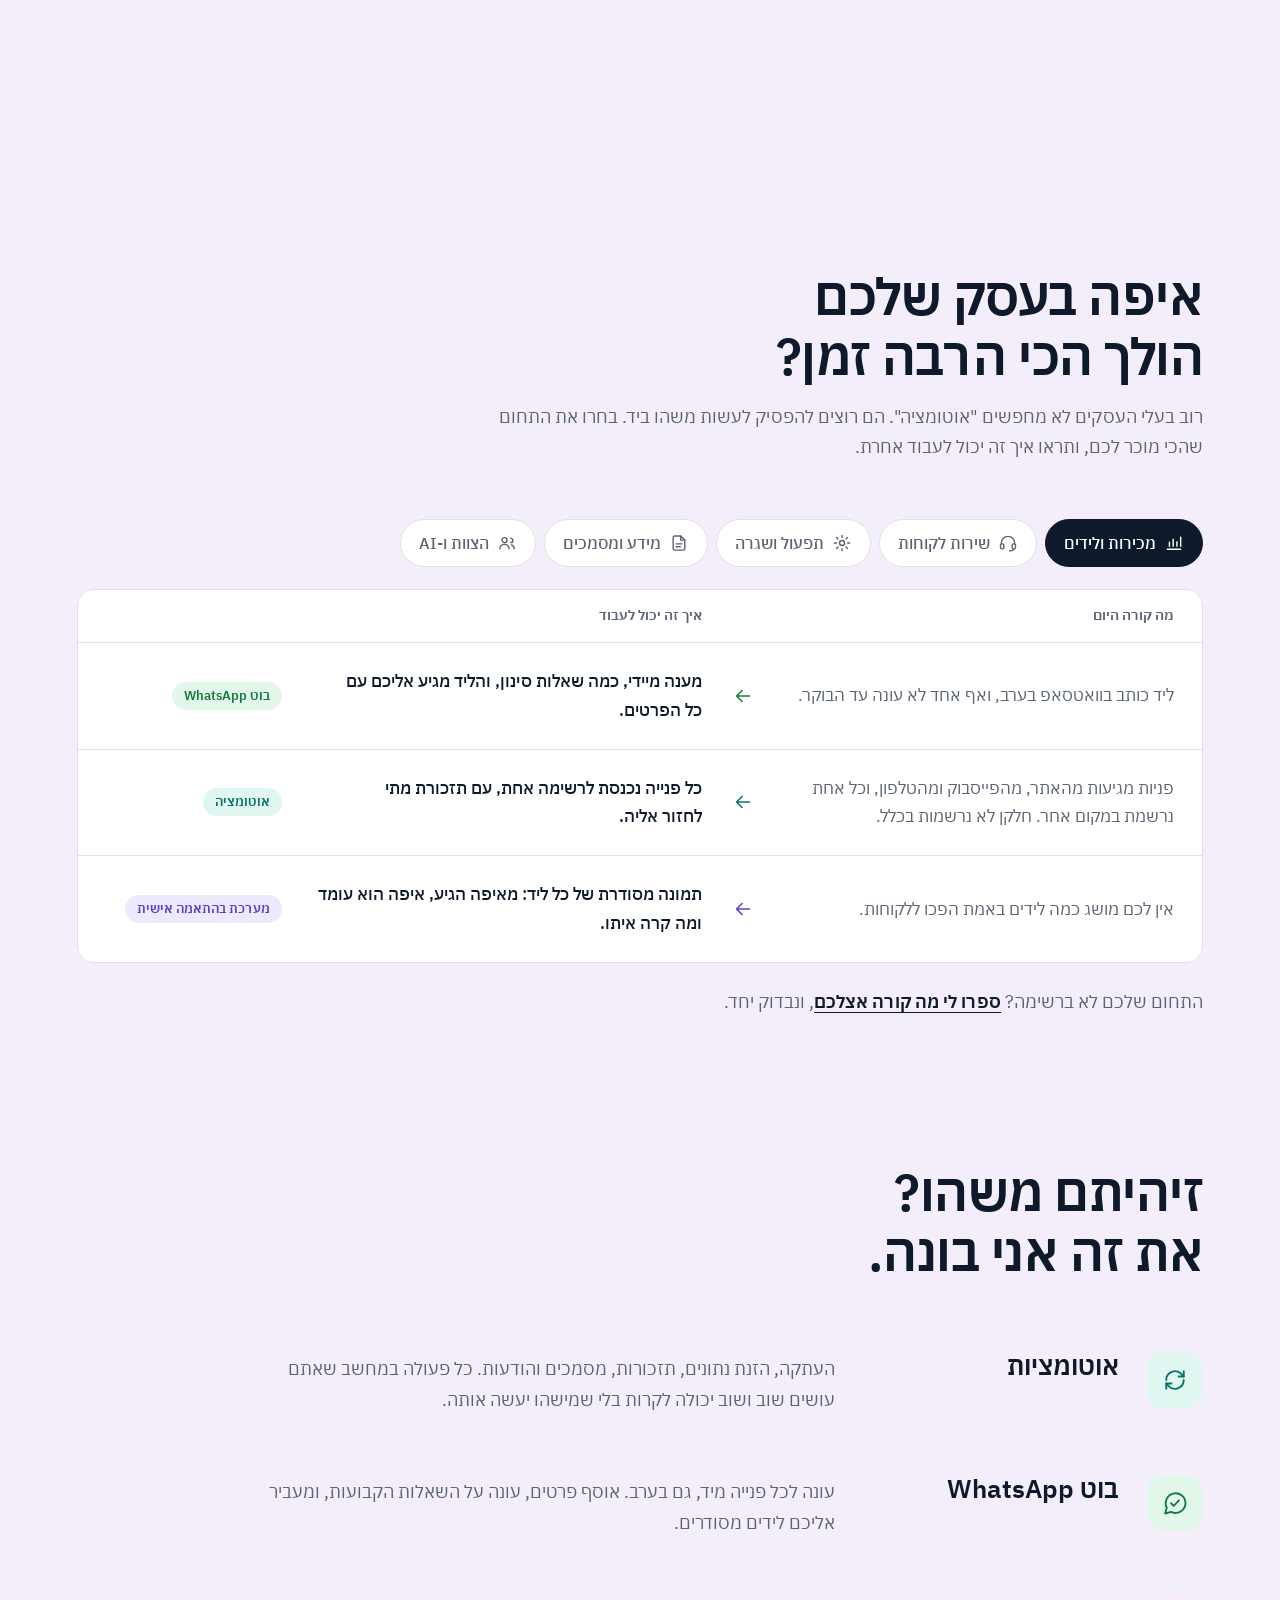
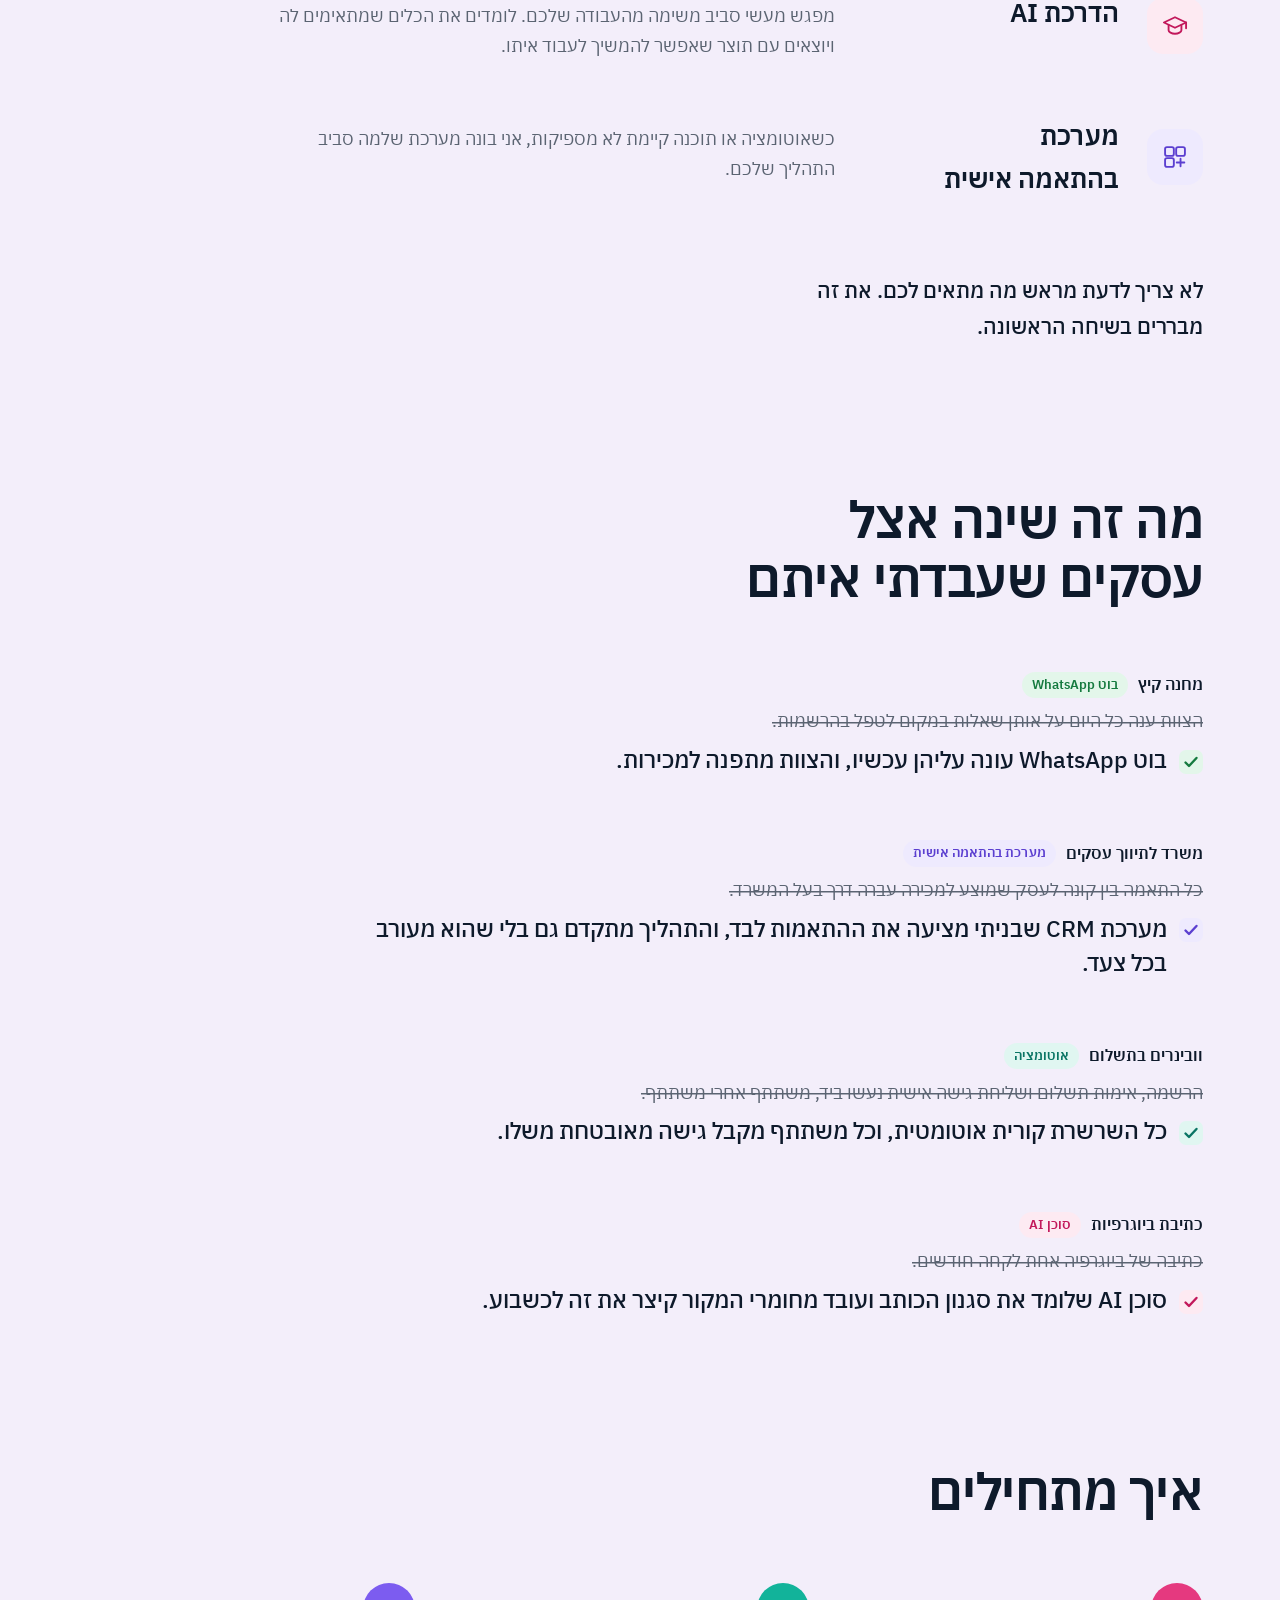
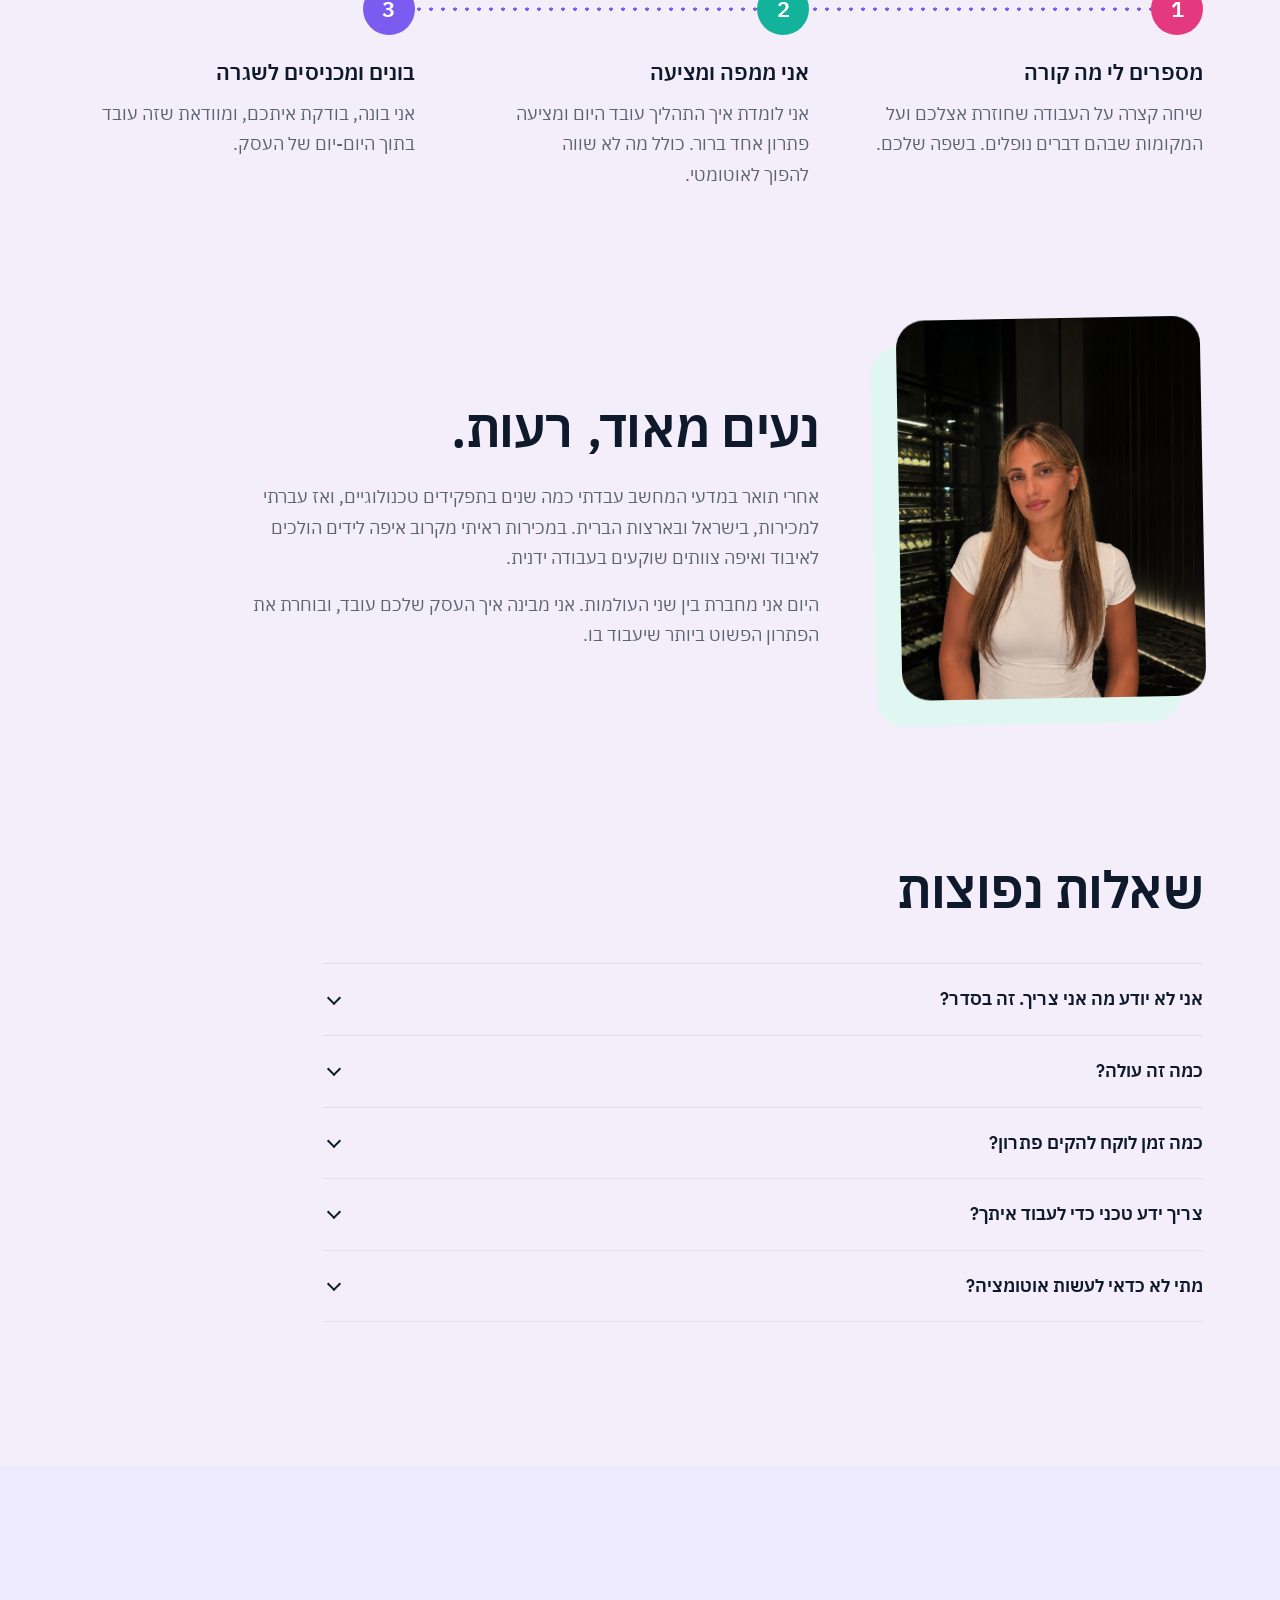
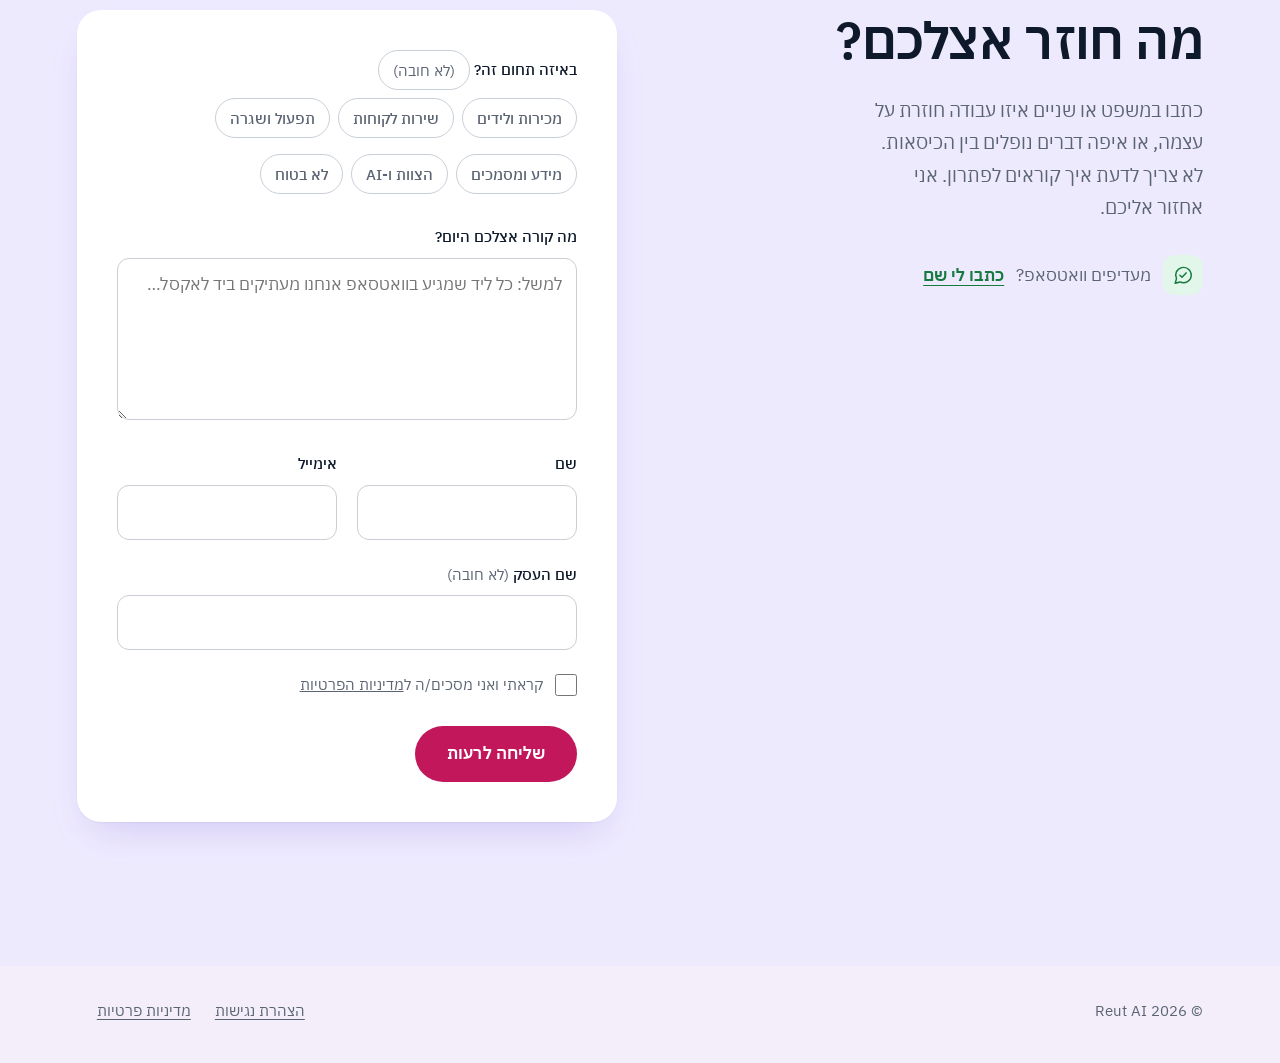
==== commit fd018b3d: "Switch business phone and WhatsApp link to the new number 055-503-8909 Co-Authored-By: Claude Opus 5" ====
--- a/index.html
+++ b/index.html
@@ -374,7 +374,7 @@
   <div class="contact__intro">
     <h2 id="contactTitle">מה חוזר אצלכם?</h2>
     <p>כתבו במשפט או שניים איזו עבודה חוזרת על עצמה, או איפה דברים נופלים בין הכיסאות. לא צריך לדעת איך קוראים לפתרון. אני אחזור אליכם.</p>
-    <p class="contact__wa"><span class="contact__wa-icon" aria-hidden="true"><svg><use href="#i-bot"/></svg></span>מעדיפים וואטסאפ? <a href="https://katzr.net/c5e3a2" target="_blank" rel="noopener" data-wa data-wa-loc="contact_section">כתבו לי שם</a></p>
+    <p class="contact__wa"><span class="contact__wa-icon" aria-hidden="true"><svg><use href="#i-bot"/></svg></span>מעדיפים וואטסאפ? <a href="https://wa.me/972555038909?text=%D7%94%D7%99%D7%99+%2C+%D7%90%D7%A0%D7%99+%D7%A8%D7%95%D7%A6%D7%94+%D7%9C%D7%AA%D7%90%D7%9D+%D7%A9%D7%99%D7%97%D7%94+%D7%9C%D7%9C%D7%90+%D7%94%D7%AA%D7%97%D7%99%D7%99%D7%91%D7%95%D7%AA+%D7%9C%D7%91%D7%97%D7%99%D7%A0%D7%AA+%D7%99%D7%99%D7%A2%D7%95%D7%9C+%D7%AA%D7%94%D7%9C%D7%99%D7%9B%D7%99%D7%9D+%D7%91%D7%A2%D7%A1%D7%A7+%D7%A9%D7%9C%D7%99" target="_blank" rel="noopener" data-wa data-wa-loc="contact_section">כתבו לי שם</a></p>
   </div>
 
   <form class="form" id="contactForm" novalidate>
